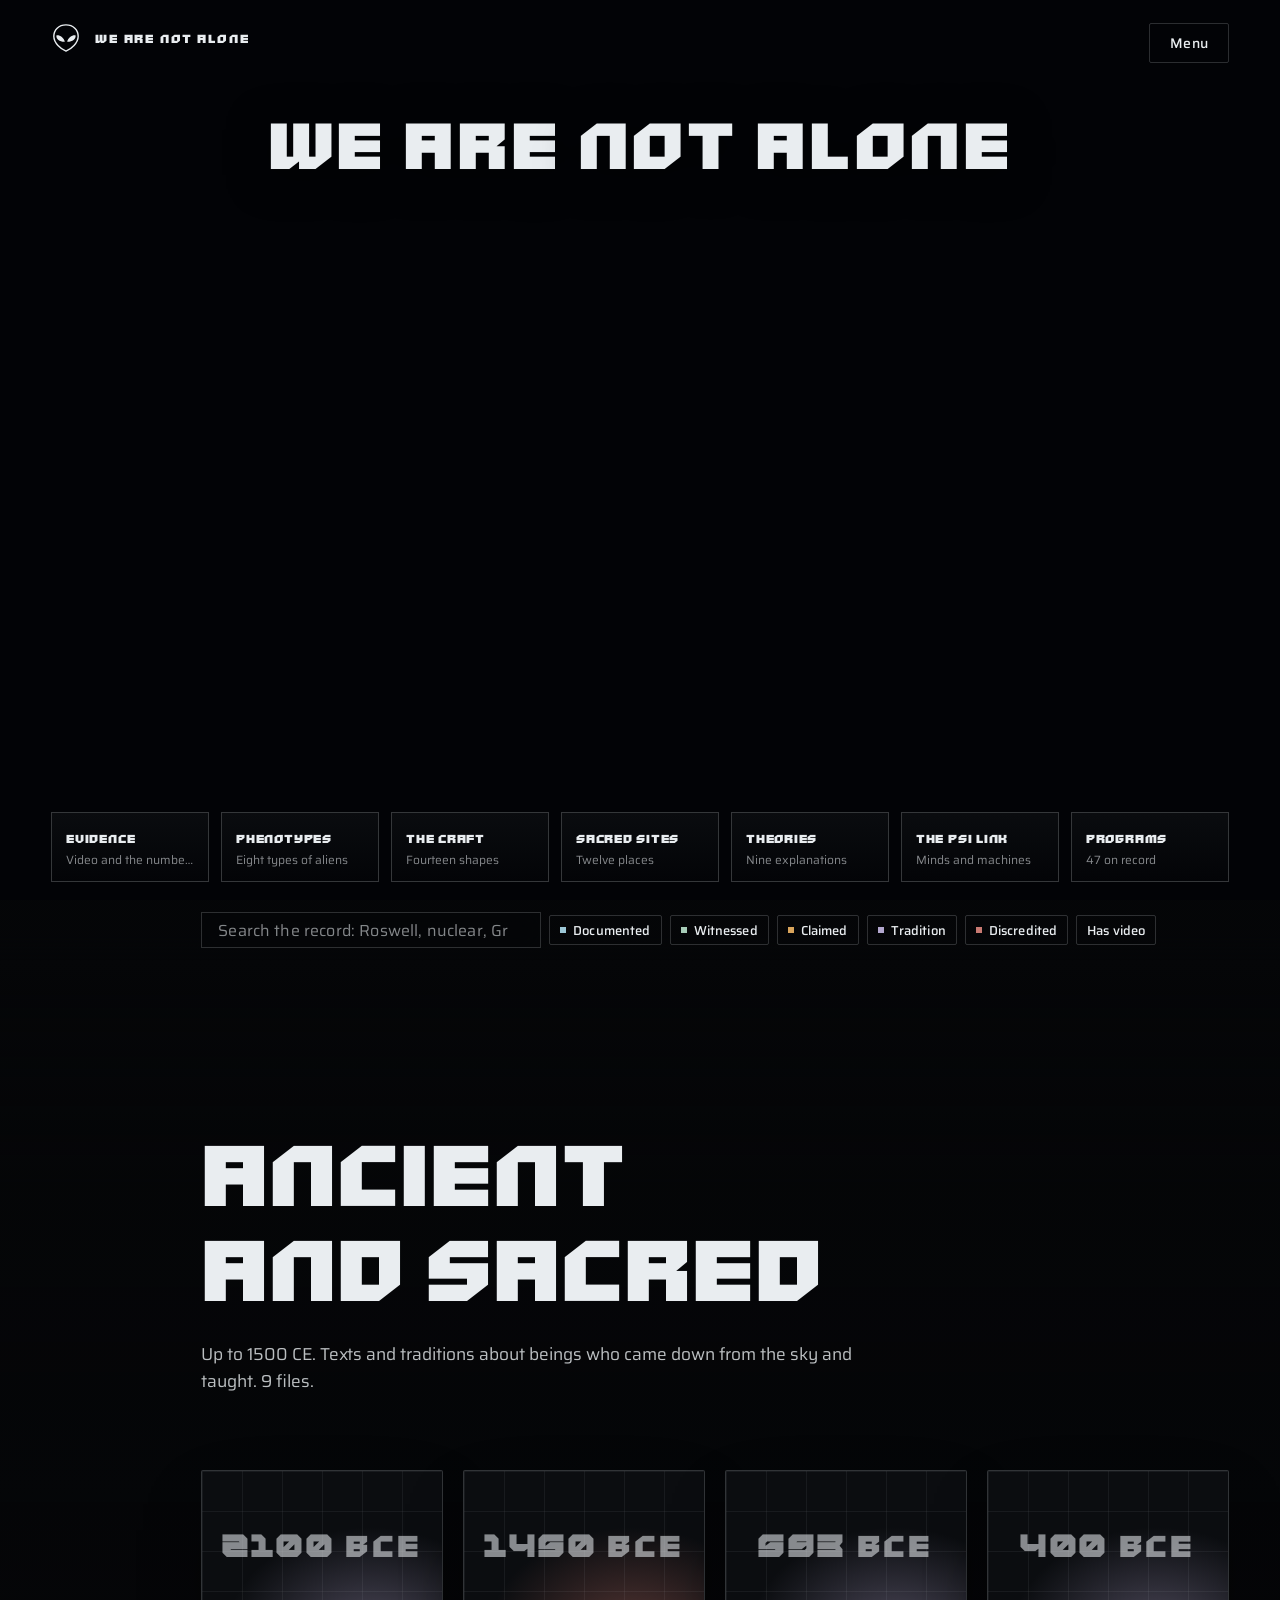
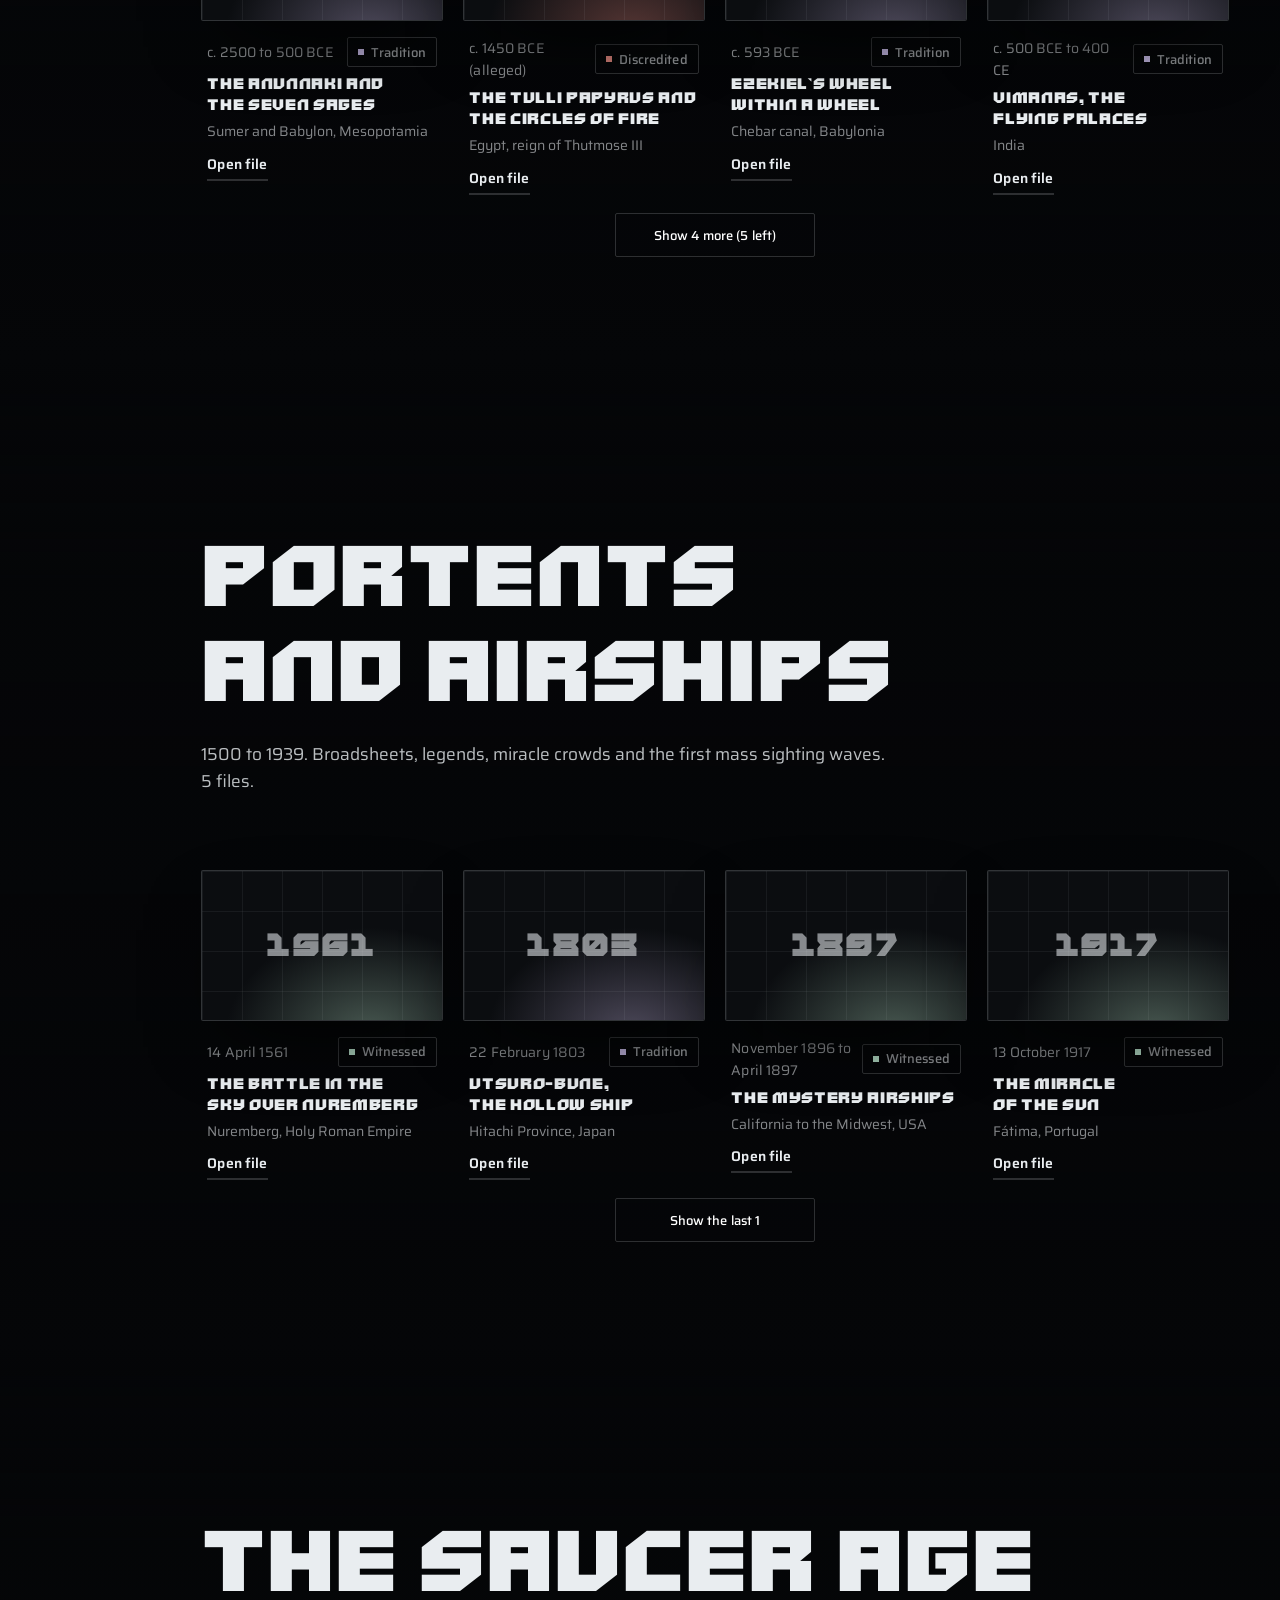
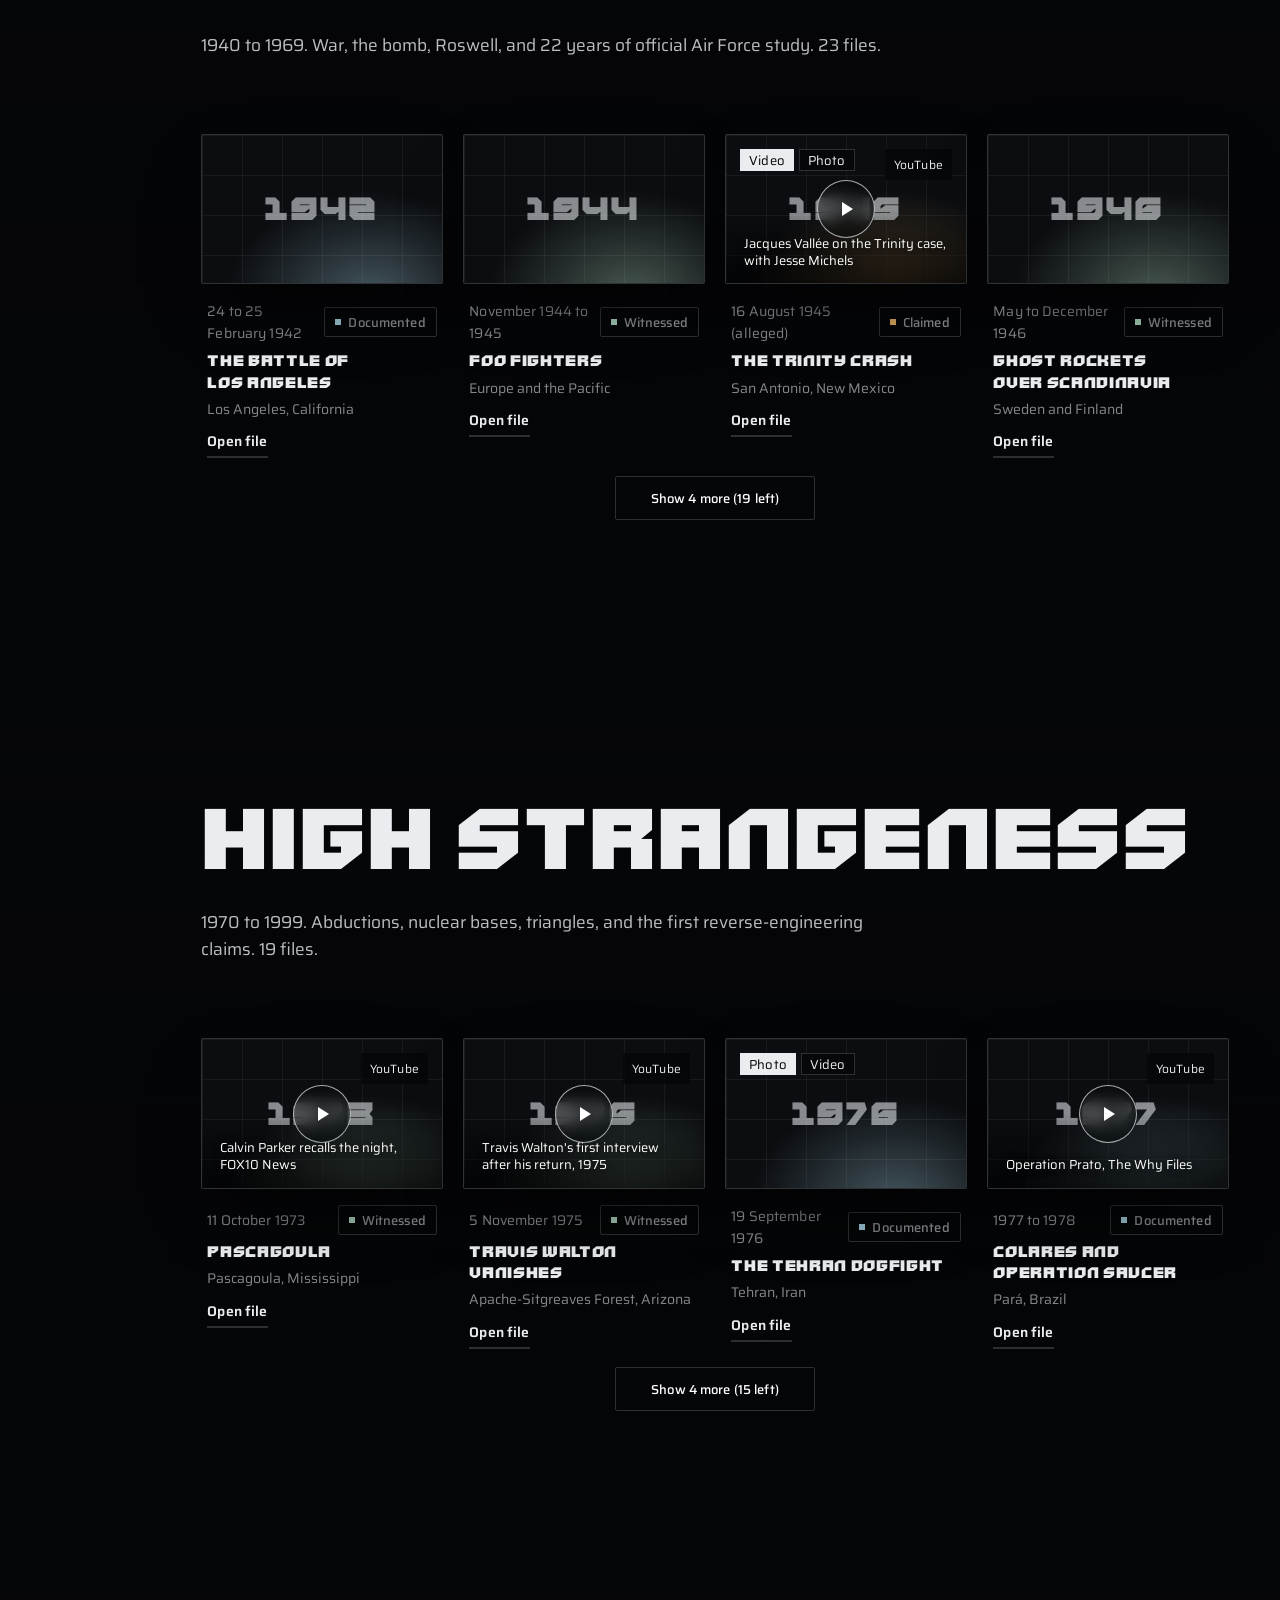
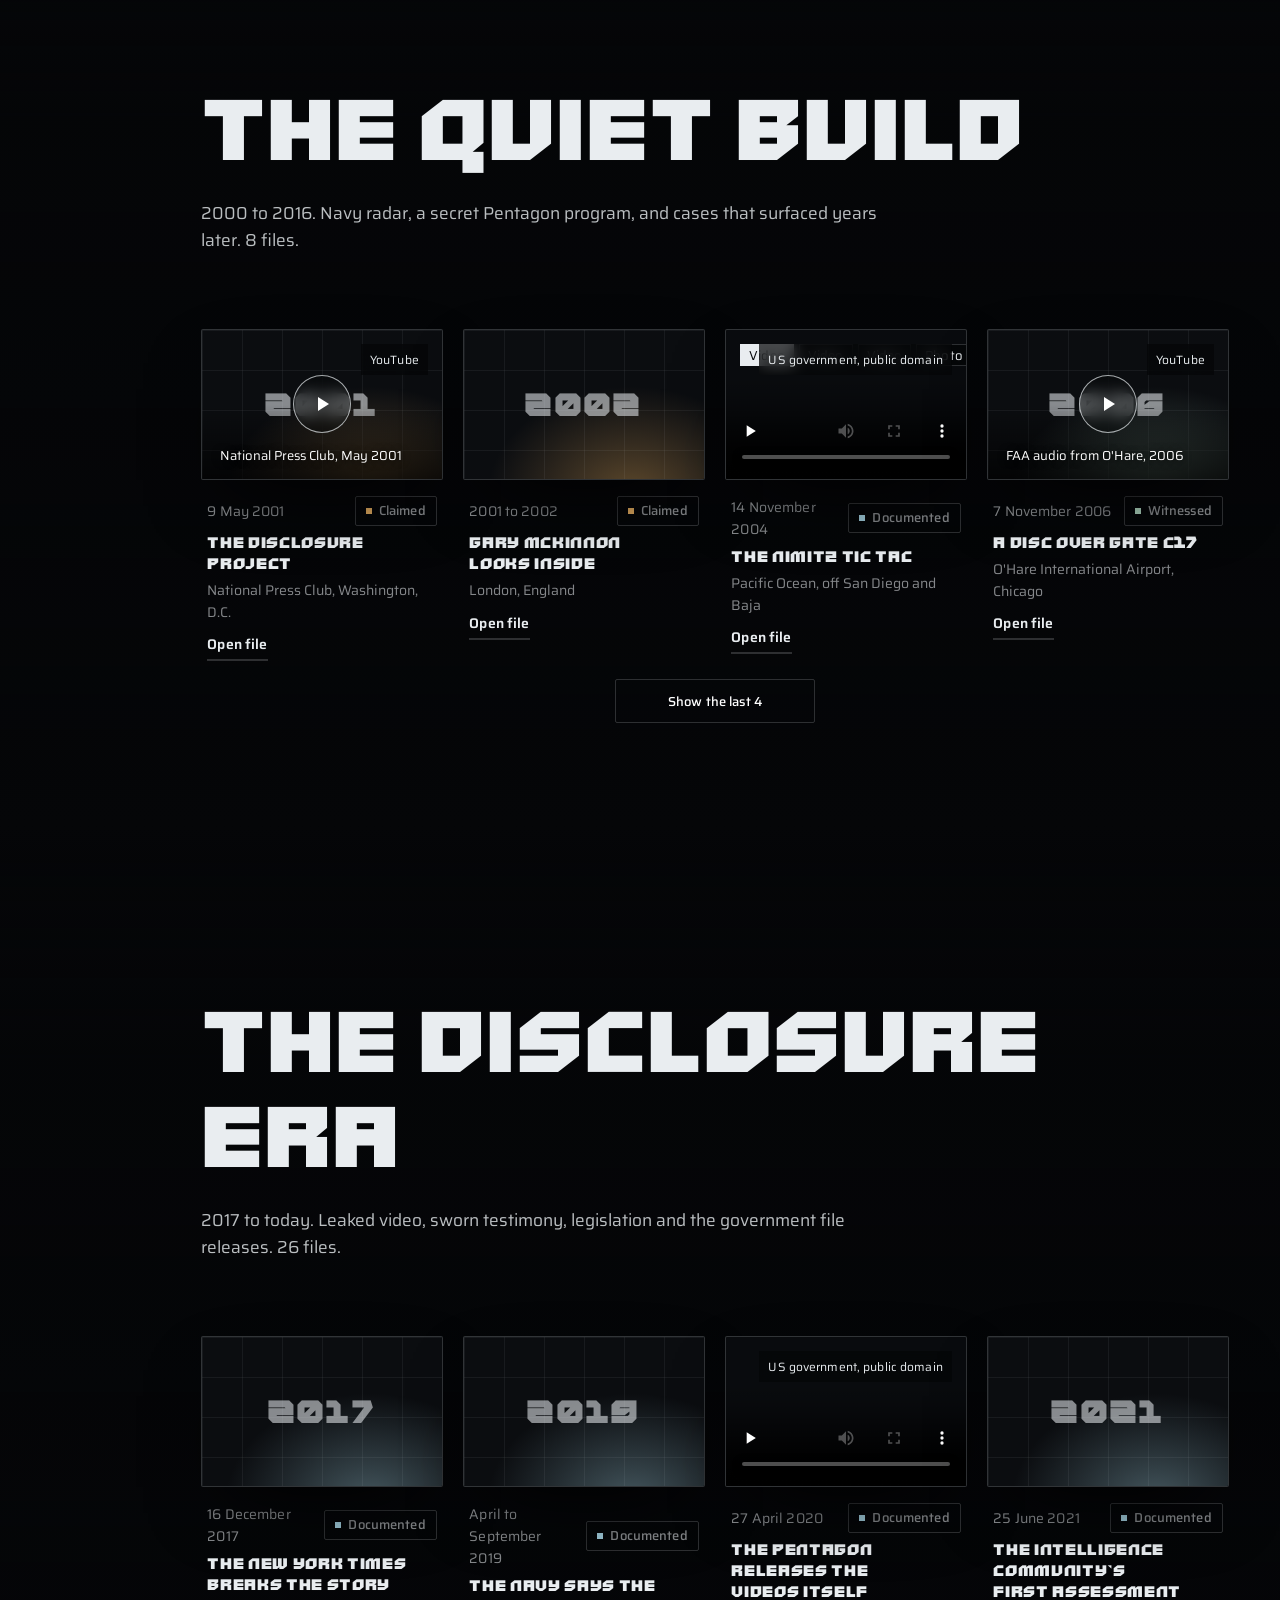
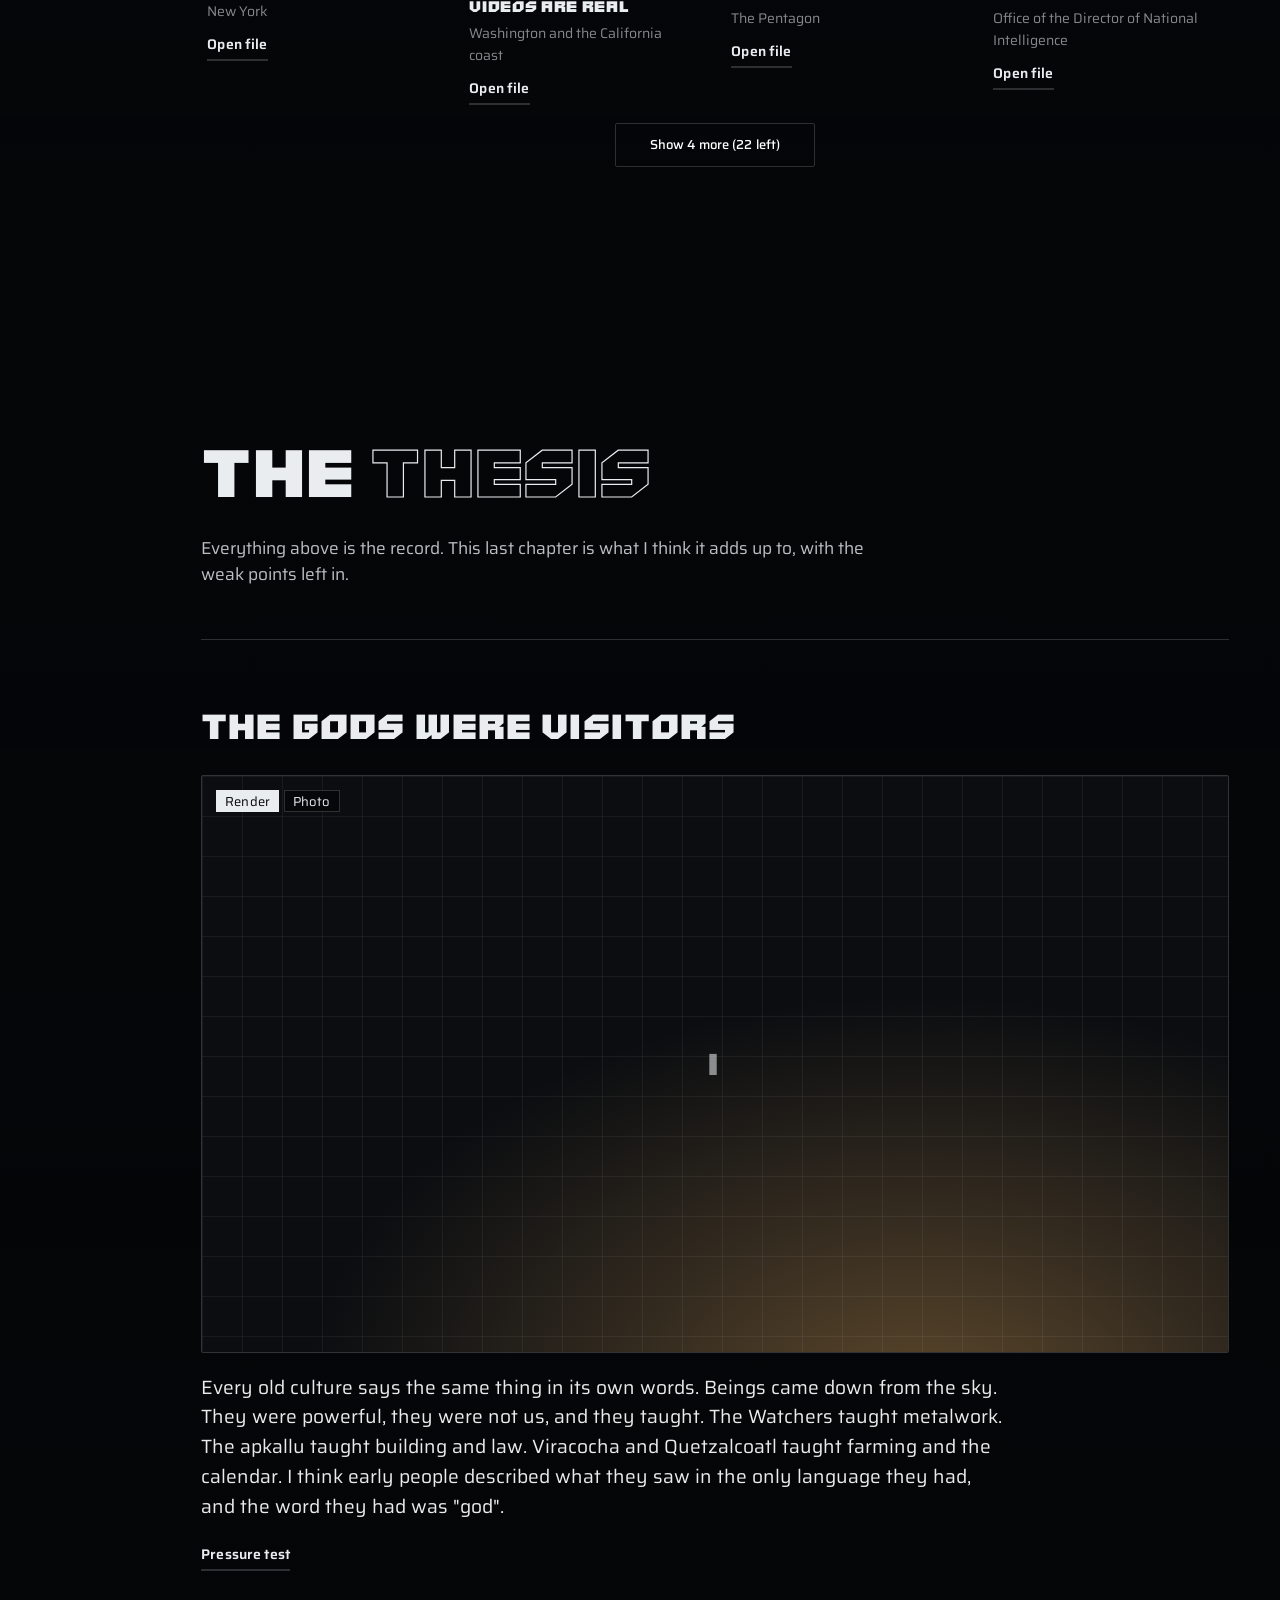
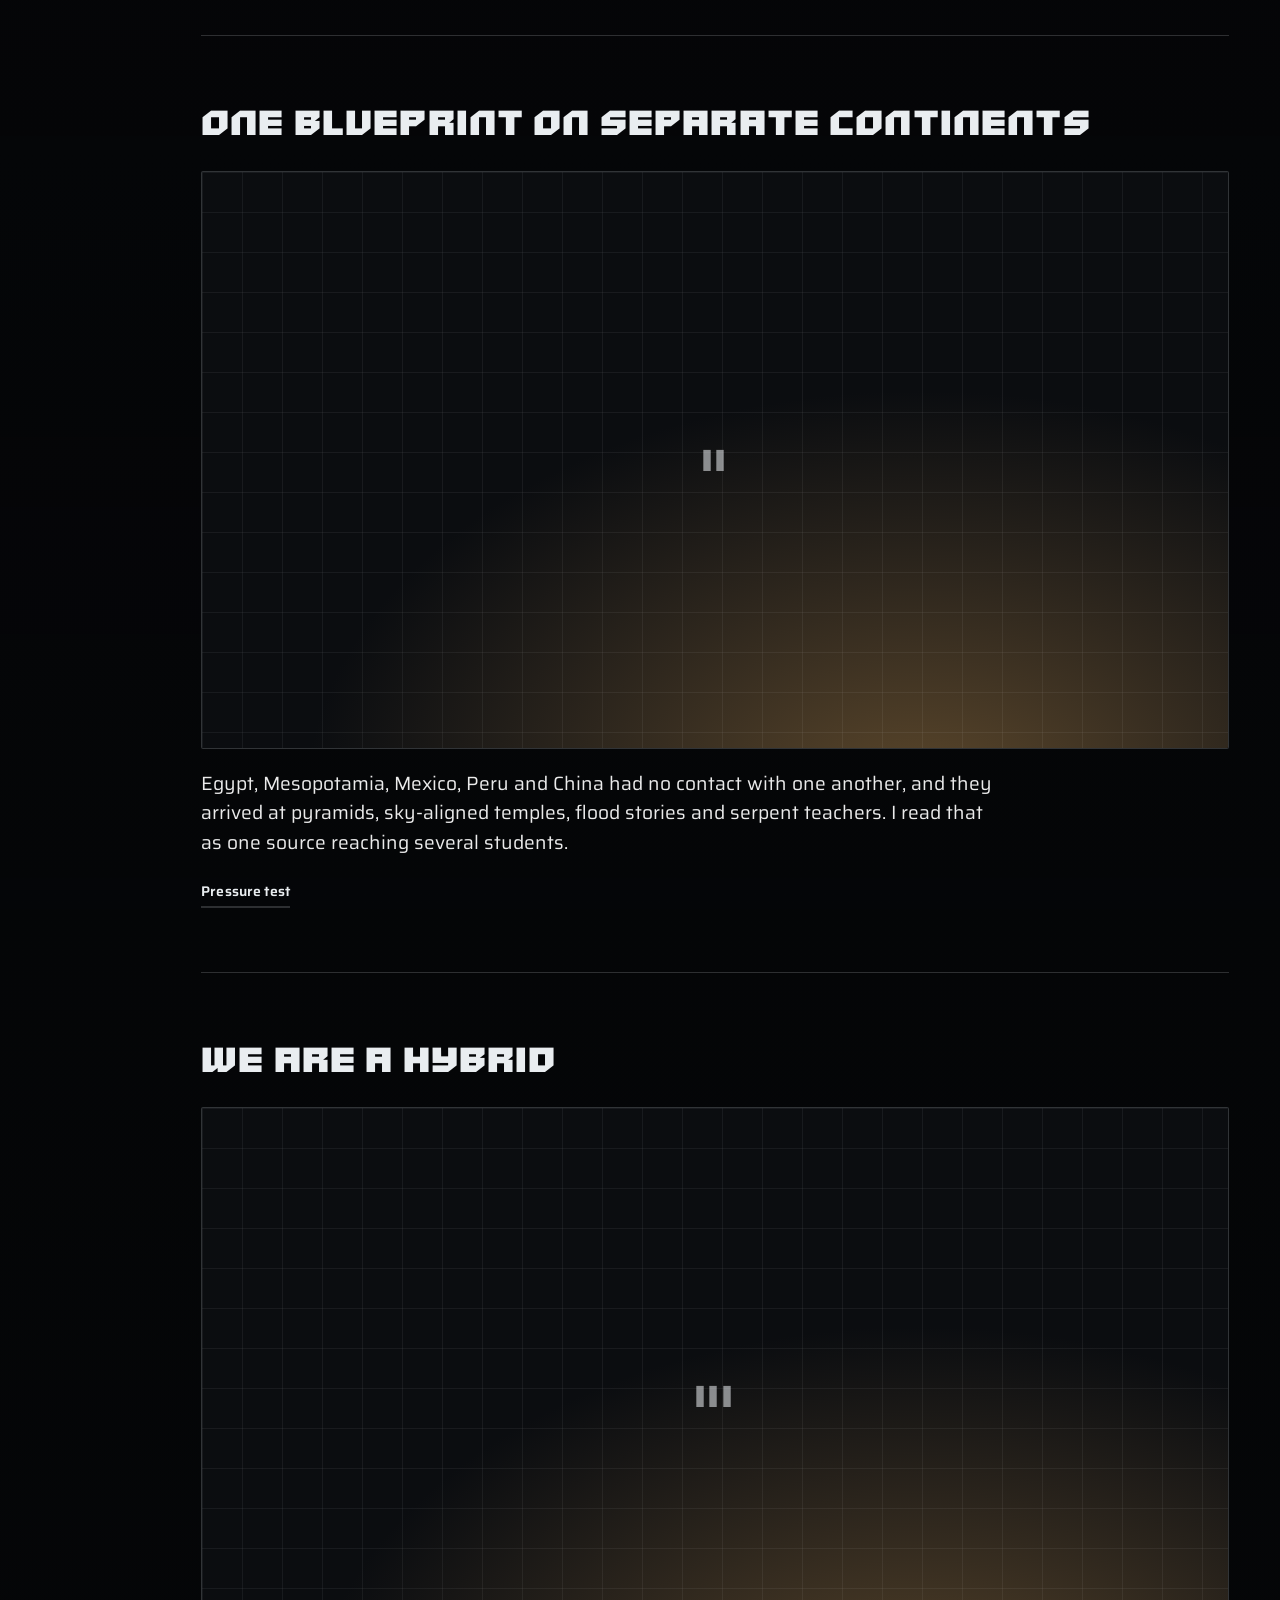
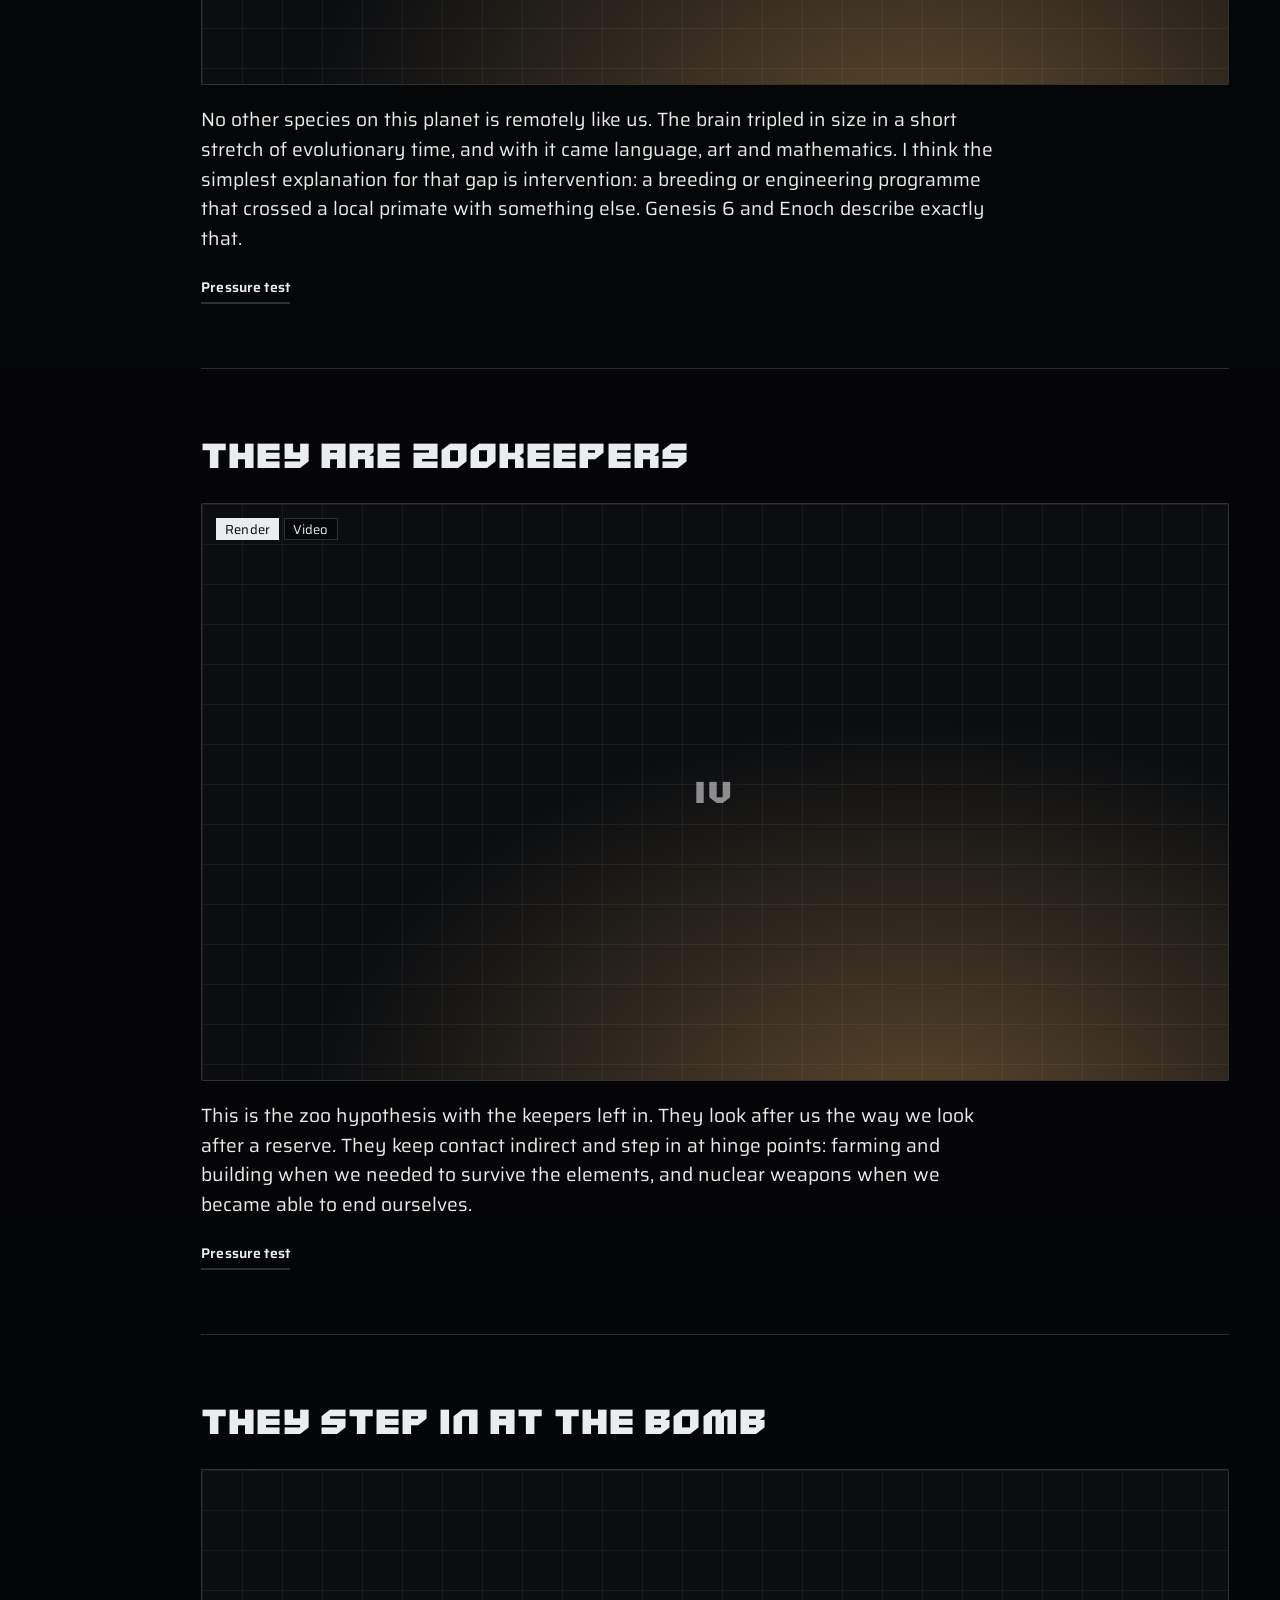
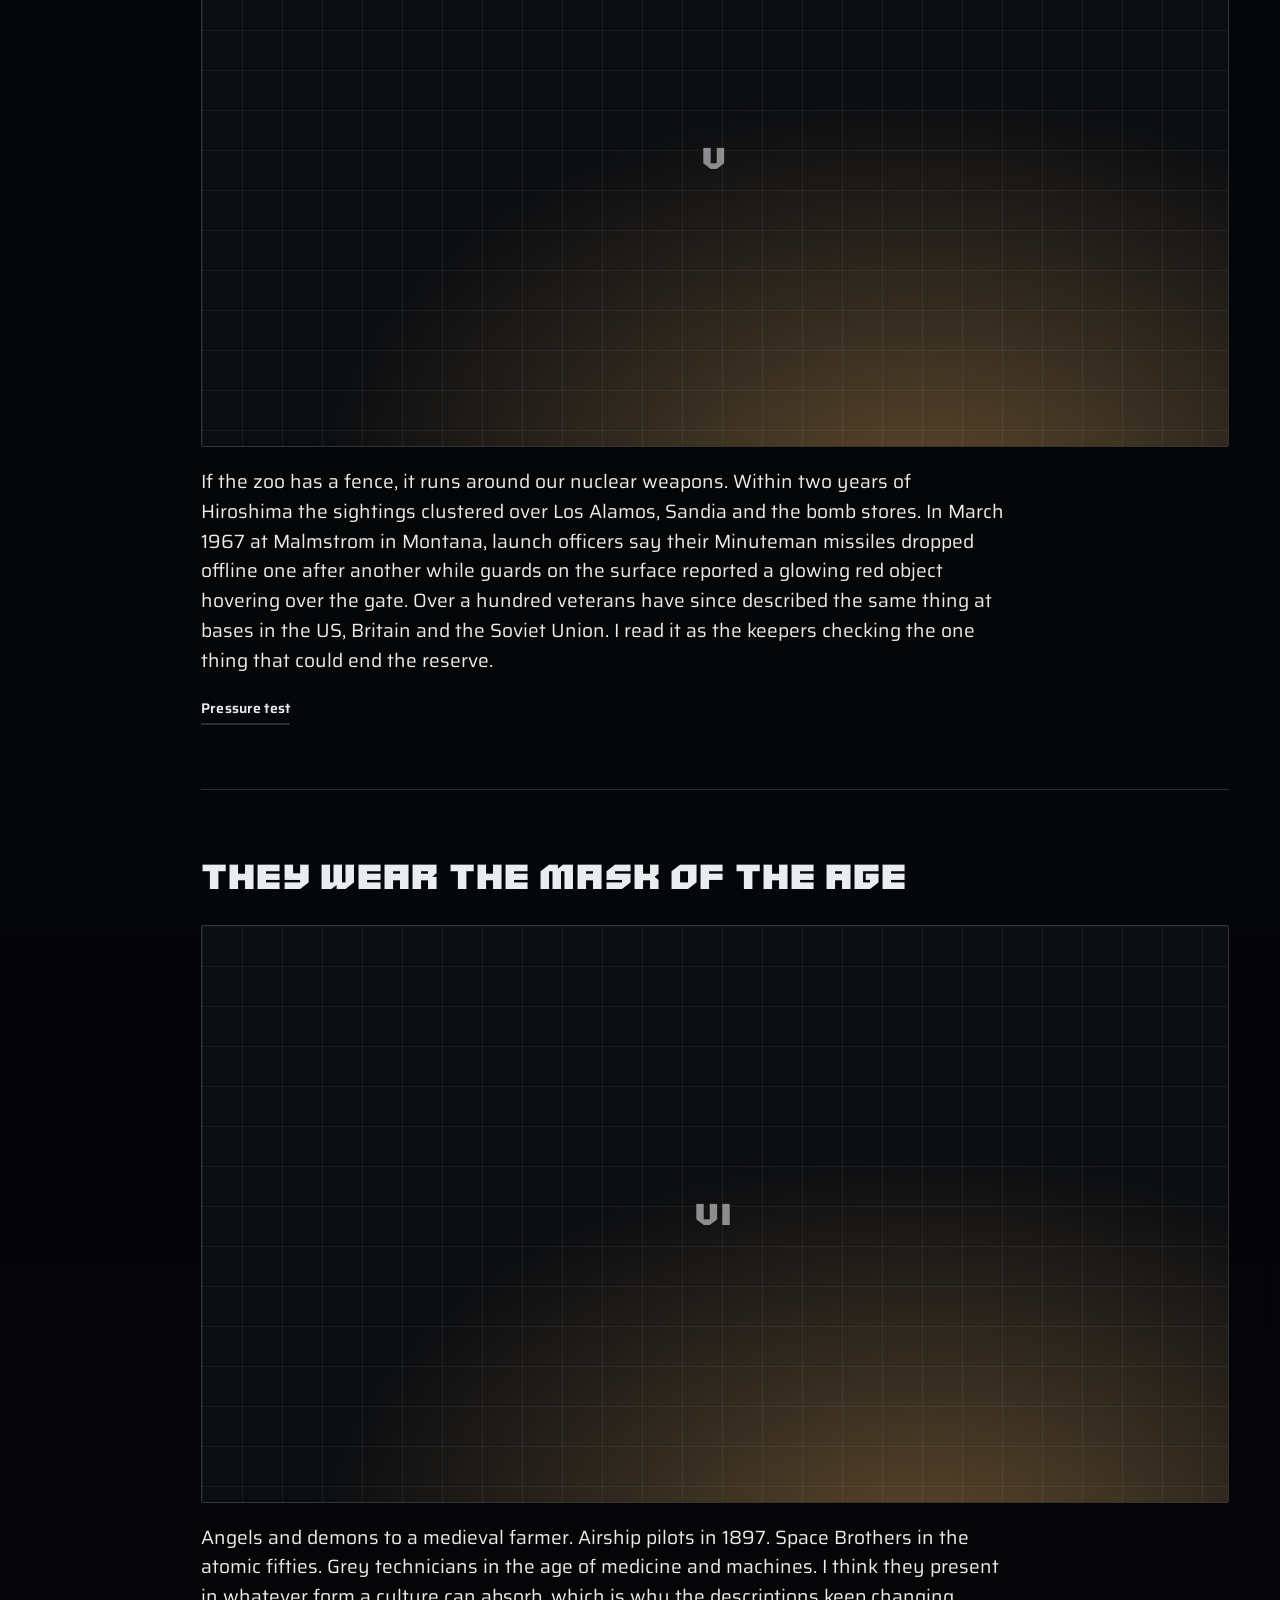
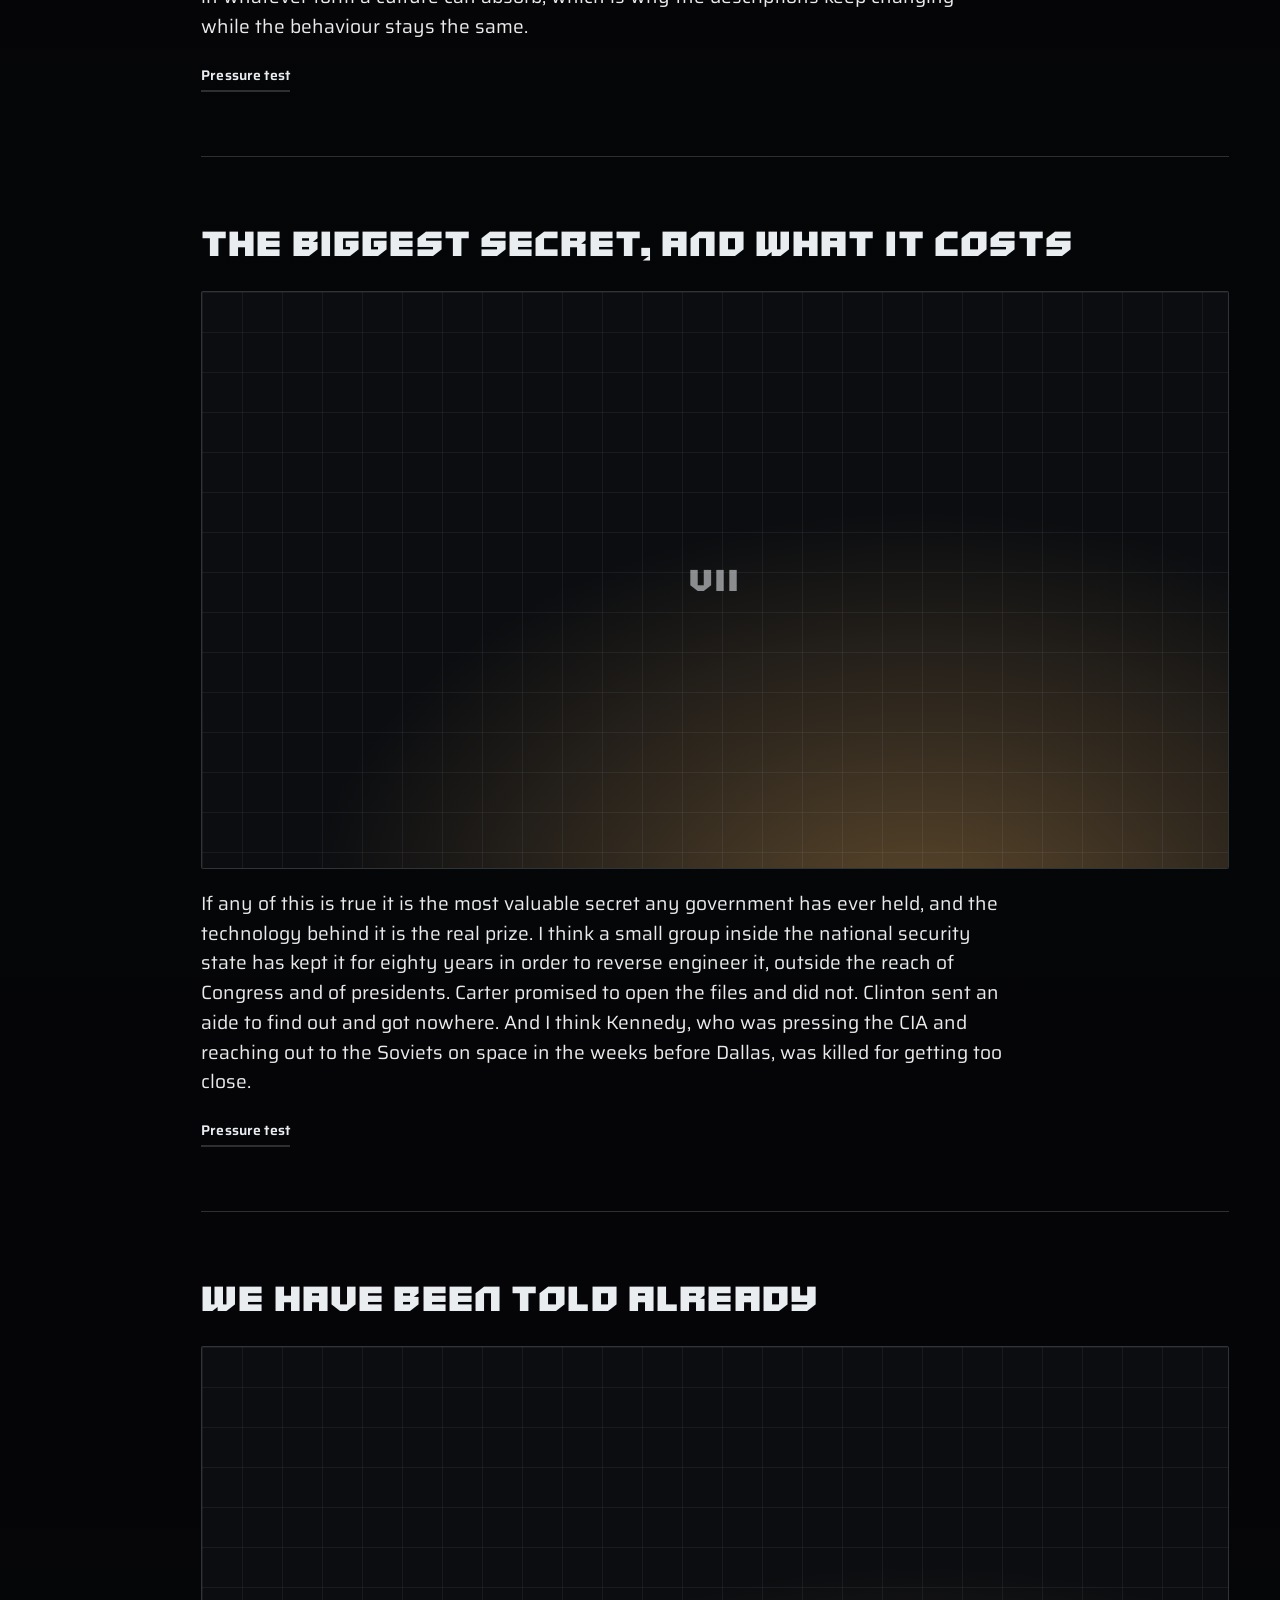
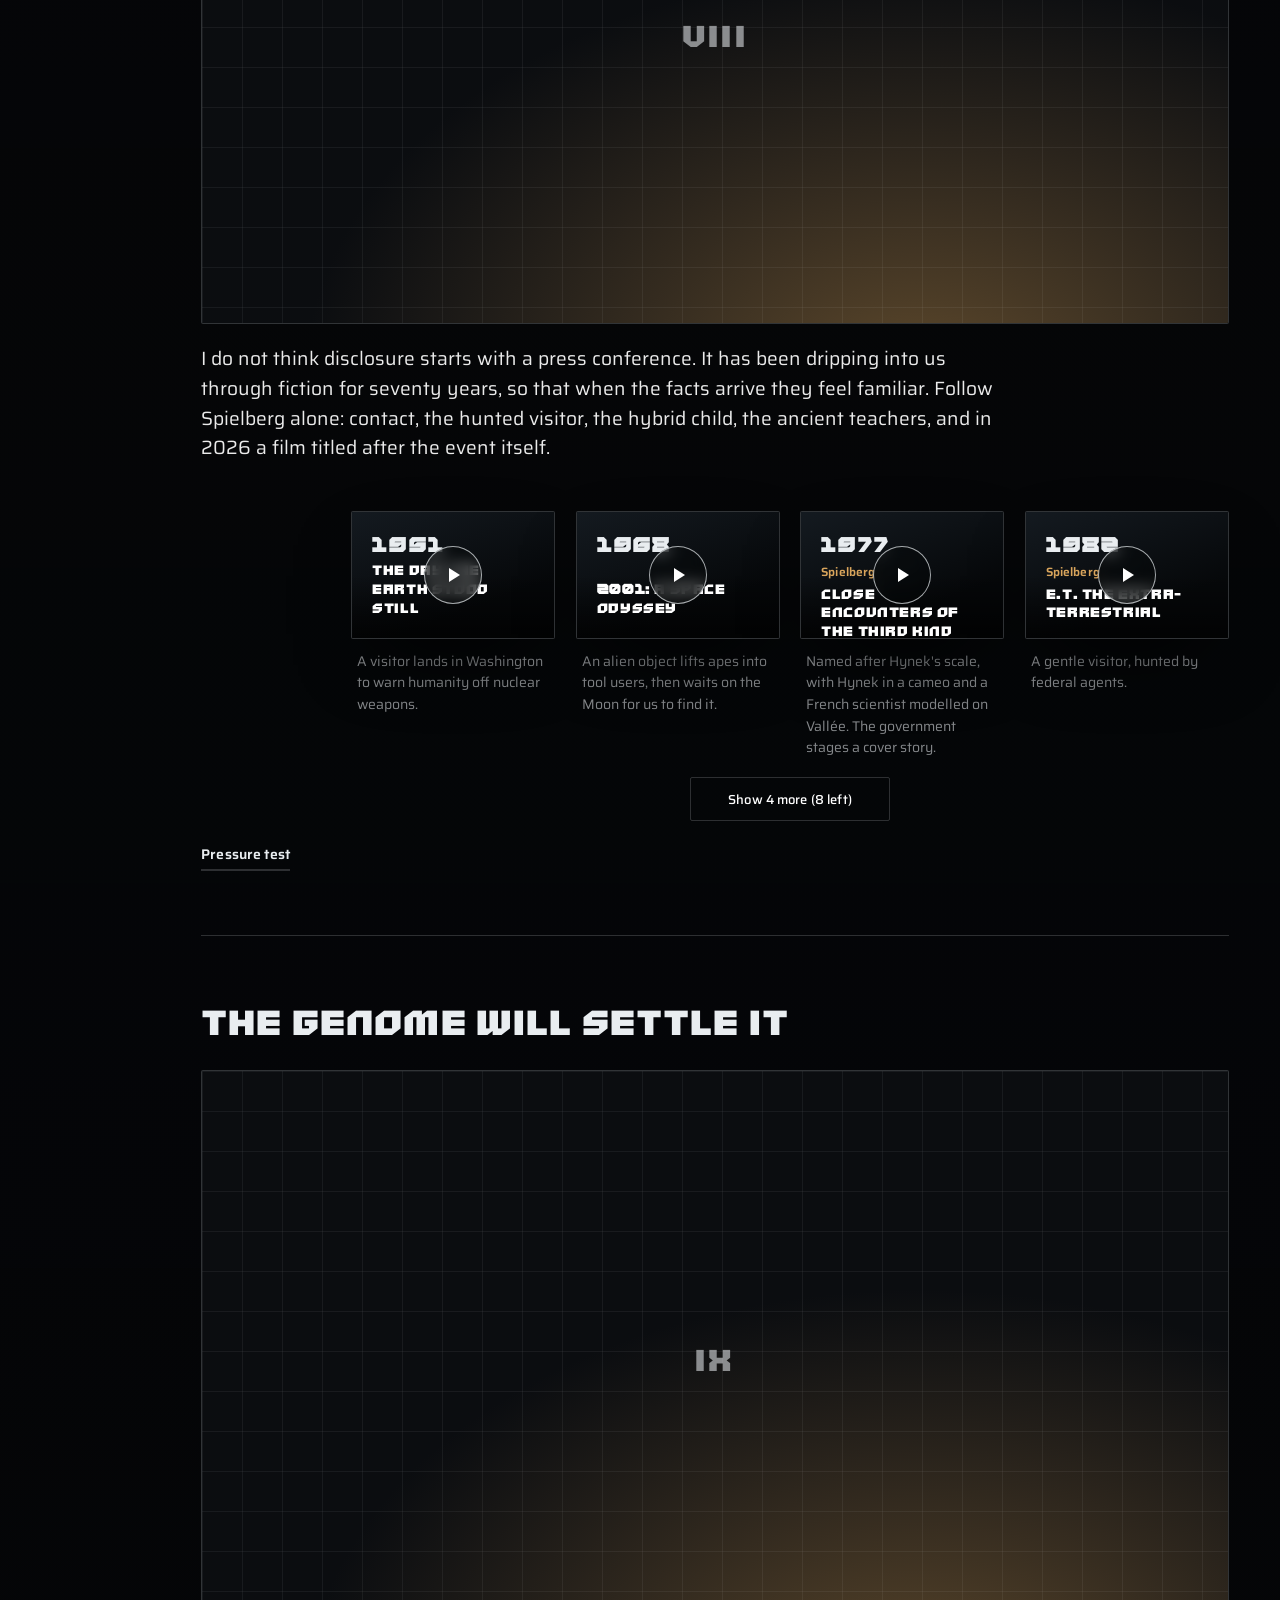
==== index.html @ b5ca29e7 "Next and previous chapter cards; poster preview image by Keegan Selby; footer credits fix Co-Authore" ====
<!DOCTYPE html>
<html lang="en">
<head>
<meta charset="utf-8">
<meta name="viewport" content="width=device-width, initial-scale=1">
<title>We Are Not Alone | by Keegan Selby</title>
<meta name="description" content="The whole rabbit hole on one page. Sky gods, Roswell, the Tic Tac, Congress under oath, and what it could all mean. Watch the evidence, then read the pushback beside every claim.">
<meta name="theme-color" content="#050608">
<link rel="icon" href="favicon.svg" type="image/svg+xml">
<link rel="apple-touch-icon" href="apple-touch-icon.png">
<meta property="og:type" content="website">
<meta property="og:title" content="We Are Not Alone | by Keegan Selby">
<meta property="og:description" content="The whole rabbit hole on one page. Sky gods, Roswell, the Tic Tac, Congress under oath, and what it could all mean.">
<meta property="og:url" content="https://wearenotalone.vercel.app/">
<meta property="og:image" content="https://d8j0ntlcm91z4.cloudfront.net/user_3JmN8ceS5QkrfG5ooFzPEFDS1rx/hf_20261113_234045_c1c73f6f-dc82-41bf-ab2f-fc8fd5fc3b9c.png">
<meta property="og:image:width" content="1344">
<meta property="og:image:height" content="752">
<meta name="twitter:card" content="summary_large_image">
<meta name="twitter:title" content="We Are Not Alone | by Keegan Selby">
<meta name="twitter:description" content="The whole rabbit hole on one page. Sky gods, Roswell, the Tic Tac, Congress under oath, and what it could all mean.">
<meta name="twitter:image" content="https://d8j0ntlcm91z4.cloudfront.net/user_3JmN8ceS5QkrfG5ooFzPEFDS1rx/hf_20261113_234045_c1c73f6f-dc82-41bf-ab2f-fc8fd5fc3b9c.png">
<link rel="preload" href="fonts/cyberform.woff2" as="font" type="font/woff2" crossorigin>
<link rel="preload" href="fonts/nexus.woff2" as="font" type="font/woff2" crossorigin>
<link rel="stylesheet" href="style.css">
</head>
<body>
<canvas class="warp" id="warp" aria-hidden="true"></canvas>
<div class="bar" id="bar"></div>

<div class="pre" id="pre" aria-hidden="true"><canvas id="abduct"></canvas><video id="pre-vid" muted playsinline preload="auto"></video><div class="pre-white" id="pre-white"></div><p class="pre-cue" id="pre-cue">Look up</p><button class="pre-skip" id="pre-skip" type="button">Skip</button></div>
<a class="logo dock set" id="logo" href="#top" aria-label="We Are Not Alone, back to top">
  <svg viewBox="0 0 64 64" aria-hidden="true"><path d="M32 4C47.5 4 58 14.5 58 28.5 58 43 43 56 32 60 21 56 6 43 6 28.5 6 14.5 16.5 4 32 4z" fill="none" stroke="#e9edf0" stroke-width="3"/><path d="M29.5 40C27 31 19 25.5 11.5 26.5 10.5 34 19 40.5 29.5 40zM34.5 40C37 31 45 25.5 52.5 26.5 53.5 34 45 40.5 34.5 40z" fill="#e9edf0"/></svg>
  <span>We Are Not Alone</span>
</a>
<div class="topfade"></div>
<header class="top"><nav class="nav" id="nav" aria-label="Primary"></nav><button class="menu" id="menu" type="button" data-cur="Menu">Menu</button></header>
<aside class="rail" id="rail" aria-label="Sections"></aside>
<div class="full" id="full"><button class="menu x" id="full-x" type="button">Close</button></div>

<div class="depth" id="depth" aria-hidden="true"><span>Rabbit hole depth</span><b id="depth-n">0%</b><i><u id="depth-f"></u></i></div>

<main>
<section class="hero" id="top" data-name="Arrival">
  <div class="hero-plate" id="hero-plate"><video id="hero-vid" muted playsinline loop preload="auto" aria-hidden="true"></video></div>
  <div class="beam-shimmer"></div>
  <div class="shade"></div>
  <nav class="htabs chrome" id="htabs" aria-label="Chapters"></nav>
  <div class="hero-content chrome">
    <h1>We are <br class="m">not alone</h1>
  </div>
</section>

<section class="scene" id="footage" data-name="Footage"><div class="bg" data-bg="footage"></div><div class="veil"></div>
  <div class="inner"><div class="headrow"><div><h2 class="mega">The <em>footage</em></h2></div><p class="lede">Military video the US government has released, and the clips Congress has been shown. Drag the reel.</p></div></div>
  <div id="reel"></div>
</section>

<section class="scene" id="start" data-name="Known"><div class="bg" data-bg="start"></div><div class="veil"></div>
  <div class="inner"><div class="headrow"><div><h2 class="mega">What is <em>known</em></h2></div><p class="lede">Disclosure means a government saying openly what it knows about UFOs, now officially called UAP.</p></div>
    <div class="stats" id="stats"></div>
    <div class="duo">
      <div style="--c:var(--ice)"><h3>On the record</h3><ul><li>The US military has studied these objects since 1947.</li><li>Three Navy videos are authentic and still unidentified.</li><li>Officers have sworn that a crash retrieval program exists.</li><li>The House has voted for a review board with subpoena power.</li></ul></div>
      <div style="--c:var(--hot)"><h3>Still unproven</h3><ul><li>That any object is non-human technology.</li><li>That any craft, material or body is in government hands.</li><li>Every retrieval account so far is testimony.</li><li>The official position is that there is no evidence of visitors.</li></ul></div>
    </div>
    <div class="keys" id="keys"></div>
  </div>
</section>

<div id="record" data-name="Record">
  <div class="tools" id="tools"><input id="q" type="search" placeholder="Search the record: Roswell, nuclear, Grusch" aria-label="Search the record"></div>
  <div id="eras"></div>
</div>

<section class="stage" id="sites" data-name="Sites">
  <div class="ph" id="ph0"></div><div class="ph" id="ph1"></div><div class="veil"></div>
  <div class="head"><h2 class="stage-t">Sacred sites</h2></div>
  <div class="big" id="site-no">01</div>
  <div class="list" id="site-list"></div>
  <div class="info" id="site-info"></div>
</section>

<section class="scene" id="beings" data-name="Beings"><div class="bg" data-bg="beings"></div><div class="veil"></div>
  <div class="inner"><div class="headrow"><div><h2 class="mega">The <em>phenotypes</em></h2></div><p class="lede"><b class="what">Types of aliens.</b> The eight kinds of beings witnesses describe most often, standing side by side at their reported heights. Pick one to open its file.</p></div>
    <div class="lineup" id="lineup"></div></div>
</section>

<section class="scene" id="craft" data-name="Craft"><div class="bg" data-bg="craft"></div><div class="veil"></div>
  <div class="inner"><div class="headrow"><div><h2 class="mega">The <em>craft</em></h2></div><p class="lede" id="craft-count">Orbs and lights make up most of today's military reports.</p></div></div>
  <div id="craft-deck"></div>
  <div class="inner"><h3 class="sub">Why they are not aircraft</h3><div class="split"><div class="obs" id="obs"></div><div class="stack" id="obs-vid"></div></div></div>
</section>

<section class="scene" id="origins" data-name="Origins"><div class="bg" data-bg="origins"></div><div class="veil"></div>
  <div class="inner"><div class="headrow"><div><h2 class="mega">The <em>theories</em></h2></div><p class="lede">Nine explanations. Open any one for its best argument and its hardest problem.</p></div>
    <div class="rows" id="origin-rows"></div></div>
</section>

<section class="scene" id="psi" data-name="Psi">
  <div class="inner"><div class="headrow"><div><h2 class="mega">The <em>psi</em> link</h2></div><p class="lede">Remote viewers, telepathic contact, children who say they were spoken to, and claims that craft can be called down or flown with the mind. Only the parts that touch the UFO story.</p></div>
    <div class="psi-art" id="psi-art"></div>
    <div class="rows tight" id="psi-rows"></div></div>
</section>

<section class="scene" id="math" data-name="The math"><div class="bg" data-bg="math"></div><div class="veil"></div>
  <div class="inner"><div class="headrow"><div><h2 class="mega">Are we <em>alone</em></h2></div><p class="lede">In 1950 Enrico Fermi asked where everybody is. In 1961 Frank Drake wrote an equation for it. Move the sliders.</p></div>
    <div class="split"><div class="glass" id="drake"></div><div class="stack" id="math-vid"></div></div>
    <h3 class="sub">Eight answers to Fermi</h3><div class="rows" id="fermi-rows"></div></div>
</section>

<section class="scene" id="programs" data-name="Programs"><div class="bg" data-bg="programs"></div><div class="veil"></div>
  <div class="inner"><div class="headrow"><div><h2 class="mega">The <em>programs</em></h2></div><p class="lede">Every government effort on record, and the ones insiders say exist. <span id="prog-count"></span></p></div>
    <div class="presets" id="prog-tools"></div><div id="prog-rows"></div></div>
</section>

<section class="scene" id="retrievals" data-name="Retrievals"><div class="bg" data-bg="retrievals"></div><div class="veil"></div>
  <div class="inner"><div class="headrow"><div><h2 class="mega">The <em>legacy</em></h2></div><p class="lede">Every major claim that someone holds a craft, in date order, with its standing.</p></div>
    <div class="rows tight" id="ret-rows"></div>
    <h3 class="sub">Could it fly</h3><div class="rows" id="phys-rows"></div></div>
</section>

<section class="scene" id="voices" data-name="Voices"><div class="bg" data-bg="voices"></div><div class="veil"></div>
  <div class="inner"><div class="headrow"><div><h2 class="mega">The <em>voices</em></h2></div><p class="lede">The people carrying the argument, and the ones testing it. Pick a name.</p></div>
    <div id="voice-groups"></div></div>
</section>

<section class="scene" id="thesis" data-name="Thesis"><div class="bg" data-bg="thesis"></div><div class="veil"></div>
  <div class="inner"><div class="headrow"><div><h2 class="mega">The <em>thesis</em></h2></div><p class="lede">Everything above is the record. This last chapter is what I think it adds up to, with the weak points left in.</p></div>
    <div id="thesis-list"></div>
    <p class="closing">They were here before we could write. The proof will be something <em>no agency can classify.</em></p></div>
</section>

<section class="scene" id="deeper" data-name="Library">
  <div class="inner"><div class="headrow"><div><h2 class="mega">Go <em>deeper</em></h2></div></div>
    <div class="lib" id="lib"></div></div>
</section>
</main>
<nav class="pager" id="pager" aria-label="Next and previous chapter"></nav>

<footer><p class="maker">By <b>Selby Studio</b></p><b>About this page</b>
  <p>Evidence ratings are editorial judgements. Video and photographs load from Wikimedia Commons, YouTube and the original hosts and remain the property of their makers. Government footage is in the public domain. Last updated 13 November 2026. PURSUE figures checked against war.gov/ufo that day.</p>
  <p id="credits"></p>
</footer>

<dialog class="dos" id="dos"><button class="menu x" id="dos-x" type="button">Close</button><div class="grid" id="dos-grid"></div></dialog>
<canvas class="motes" id="motes" aria-hidden="true"></canvas>
<div class="cursor" id="cursor" aria-hidden="true"><span class="dot"></span><span class="halo"></span></div>
<div class="reti" id="reti" aria-hidden="true"><span class="lab" id="cur-lab"></span></div>

<script src="data/timeline.js"></script>
<script src="data/atlas.js"></script>
<script src="data/media.js"></script>
<script src="data/extra.js"></script>
<script src="data/art.js"></script>
<script src="app.js"></script>
</body>
</html>
---- style.css ----
/* Not Alone. Ink-black, wide bold capitals, one sodium-gold signal. */
@font-face{font-family:Saira;font-weight:300;font-display:swap;src:url(fonts/saira-latin-300-normal.woff2) format("woff2")}
@font-face{font-family:Saira;font-weight:400;font-display:swap;src:url(fonts/saira-latin-400-normal.woff2) format("woff2")}
@font-face{font-family:Saira;font-weight:500;font-display:swap;src:url(fonts/saira-latin-500-normal.woff2) format("woff2")}
@font-face{font-family:Saira;font-weight:600;font-display:swap;src:url(fonts/saira-latin-600-normal.woff2) format("woff2")}
@font-face{font-family:Cyberform;font-display:block;src:url(fonts/cyberform.woff2) format("woff2");unicode-range:U+0020-002F,U+003A-007E,U+00A0-00FF}
@font-face{font-family:Astroz;font-display:block;src:url(fonts/astroz.woff2) format("woff2")}
@font-face{font-family:Nexus;font-display:block;src:url(fonts/nexus.woff2) format("woff2")}
@font-face{font-family:Syncopate;font-weight:700;font-display:swap;src:url(fonts/syncopate-latin-700-normal.woff2) format("woff2")}
:root{
  color-scheme:dark;
  --void:#050608; --fg:#e9edf0; --dim:rgba(233,237,240,.56); --line:rgba(233,237,240,.18); --glass:rgba(233,237,240,.05);
  --hot:#d9a55c; --ice:#9cc7d6; --wit:#a7cdb8; --myt:#b3a8cf; --hoax:#c97a72;
  --rec:var(--ice); --clm:var(--hot);
  --mega:Cyberform,Nexus,Syncopate,"Arial Black",sans-serif; --title:Cyberform,Nexus,sans-serif; --ui:Saira,"Arial Narrow",sans-serif; --body:Saira,Arial,sans-serif;
  --pad:clamp(18px,4vw,58px); --ease:cubic-bezier(.22,1,.36,1); --railw:0px;
}
@media (min-width:1180px){:root{--railw:150px}}
*{box-sizing:border-box}
html{scroll-behavior:smooth;scroll-padding-top:70px;background:var(--void)}
body{margin:0;background:var(--void);color:var(--fg);font:400 17px/1.55 var(--body);overflow-x:hidden;font-synthesis:none;-webkit-font-smoothing:antialiased}
body.lock{overflow:hidden}
a{color:inherit}
button{font:inherit;color:inherit;cursor:pointer;background:none;border:0;padding:0}
img,video{display:block;max-width:100%}
h1,h2,h3,h4,p,dl,dd{margin:0}
:focus-visible{outline:2px solid var(--hot);outline-offset:3px}
@media (hover:hover) and (pointer:fine){html.ship,html.ship *{cursor:none!important}}
.warp{position:fixed;inset:0;width:100%;height:100%;z-index:0;pointer-events:none}
main,footer{position:relative;z-index:1}

/* ── cursor: glowing core, rising motes, target-lock brackets ── */
.motes{position:fixed;inset:0;width:100%;height:100%;z-index:198;pointer-events:none}
.cursor{position:fixed;left:0;top:0;z-index:200;pointer-events:none;opacity:0;transition:opacity .25s}
.cursor.on{opacity:1}
.cursor .dot{position:absolute;left:-3px;top:-3px;width:6px;height:6px;border-radius:50%;background:#fff;box-shadow:0 0 6px 2px rgba(210,230,255,.9),0 0 18px 6px rgba(150,190,255,.45);transition:transform .3s var(--ease)}
.cursor .halo{position:absolute;left:-22px;top:-22px;width:44px;height:44px;border-radius:50%;background:radial-gradient(circle,rgba(190,215,255,.22),rgba(190,215,255,0) 70%);animation:halo 2.6s ease-in-out infinite}
@keyframes halo{50%{transform:scale(1.35);opacity:.6}}
.cursor.hot .dot{transform:scale(.6)}
.reti{position:fixed;left:0;top:0;width:34px;height:34px;z-index:199;pointer-events:none;opacity:0;transition:opacity .25s}
.reti.on{opacity:1}
.reti i{position:absolute;width:10px;height:10px;border:solid rgba(233,237,240,.75);border-width:0;transition:border-color .3s,width .3s,height .3s}
.reti i:nth-child(1){left:0;top:0;border-left-width:1px;border-top-width:1px}
.reti i:nth-child(2){right:0;top:0;border-right-width:1px;border-top-width:1px}
.reti i:nth-child(3){left:0;bottom:0;border-left-width:1px;border-bottom-width:1px}
.reti i:nth-child(4){right:0;bottom:0;border-right-width:1px;border-bottom-width:1px}
.reti.hot i{border-color:var(--hot);width:16px;height:16px;border-width:0}
.reti.hot i:nth-child(1){border-left-width:2px;border-top-width:2px}.reti.hot i:nth-child(2){border-right-width:2px;border-top-width:2px}.reti.hot i:nth-child(3){border-left-width:2px;border-bottom-width:2px}.reti.hot i:nth-child(4){border-right-width:2px;border-bottom-width:2px}
.reti.down i{border-color:#fff}
.reti .lab{position:absolute;left:0;top:-22px;padding:2px 7px;font:600 11px var(--body);letter-spacing:.08em;text-transform:uppercase;color:#050608;background:var(--hot);white-space:nowrap;opacity:0;transform:translateY(4px);transition:.25s var(--ease)}
.reti.hot .lab{opacity:1;transform:none}
.reti.hot .lab:empty{display:none}

/* ── preloader ── */
.pre{position:fixed;inset:0;z-index:150;background:#000;overflow:hidden;transition:opacity .9s ease,visibility 0s .9s}
.pre video{position:absolute;inset:0;width:100%;height:100%;object-fit:cover}
.pre::after{content:"";position:absolute;inset:auto 0 0;height:35%;background:linear-gradient(transparent,#000)}
.pre.done{opacity:0;visibility:hidden}
.pre-count{position:fixed;z-index:152;left:50%;bottom:clamp(22px,3.1vh,28px);transform:translateX(-50%);display:flex;align-items:flex-end;gap:4px;font:700 38.4px/1 var(--mega);font-weight:700}
.pre-count i{font:500 19px var(--ui);font-style:normal;padding-bottom:8px}
.pre-count.bye{animation:countout .75s var(--ease) both}
@keyframes countout{to{opacity:0;filter:blur(7px);transform:translate(-50%,-34px)}}
.logo{position:fixed;z-index:153;left:50%;top:50%;display:flex;align-items:center;gap:10px;transform:translate(-50%,-50%) scale(1.7);transition:left 2s cubic-bezier(.16,1,.3,1),top 2s cubic-bezier(.16,1,.3,1),transform 2s cubic-bezier(.16,1,.3,1);text-decoration:none;font:500 16px var(--ui);letter-spacing:.01em}
.logo svg{width:36px;height:36px}
.logo span{opacity:0;transition:opacity .8s 1.2s}
.logo.dock{left:var(--pad);top:clamp(14px,2.6vh,24px);transform:none}
.logo.dock span{opacity:1}
.logo.set{z-index:60}

/* ── chrome ── */
.top{position:fixed;z-index:60;right:var(--pad);top:clamp(14px,2.6vh,24px);display:flex;align-items:center;gap:8px}
.nav{display:flex;align-items:center;height:42px;padding:4px 5px;border:1px solid var(--line);background:var(--glass);backdrop-filter:blur(12px);border-radius:2px}
.nav a{font:500 14px/1 var(--ui);letter-spacing:.01em;text-transform:none;text-decoration:none;padding:9px 16px;border-radius:2px;transition:.3s var(--ease)}
.nav a.on,.nav a:hover{background:#fff;color:#000}
.menu{height:42px;padding:0 20px;border-radius:2px;background:#fff;color:#000;font:500 14px var(--ui);letter-spacing:.01em;text-transform:none}
.rail{position:fixed;z-index:55;left:var(--pad);top:50%;transform:translateY(-43%);display:none;flex-direction:column;gap:5px}
@media (min-width:1180px){.rail{display:flex}}
.rail a{display:flex;align-items:center;gap:0;min-height:20px;font:500 14px var(--body);text-decoration:none;color:var(--dim);transition:.35s var(--ease)}
.rail a::before{content:"";width:0;height:12px;border-radius:50%;background:#fff;transition:.35s var(--ease)}
.rail a.on{color:#fff;font-weight:500;font-size:16px;gap:8px}
.rail a.on::before{width:12px}
.rail a:hover{color:#fff;transform:translateX(4px)}
.rail{transition:opacity .5s,visibility .5s}
body.at-top .rail{opacity:0!important;visibility:hidden}
.hud{position:fixed;z-index:54;left:var(--pad);right:var(--pad);bottom:14px;display:flex;justify-content:space-between;font:500 13px var(--ui);letter-spacing:.01em;text-transform:none;color:var(--dim);pointer-events:none;mix-blend-mode:difference}
.hud b{color:#fff;font-weight:500}
.bar{position:fixed;z-index:61;left:0;top:0;height:2px;width:0;background:var(--hot);box-shadow:0 0 12px var(--hot)}
body:not(.ready) .top,body:not(.ready) .rail,body:not(.ready) .hud{opacity:0}
.ready .top{animation:down .9s var(--ease) .1s both}
.ready .rail{animation:side .9s var(--ease) .65s both}
@keyframes down{from{opacity:0;filter:blur(8px);transform:translateY(-18px)}}
@keyframes side{from{opacity:0;filter:blur(8px);transform:translate(-20px,-43%)}}
.full{position:fixed;inset:0;z-index:120;background:rgba(5,6,8,.86);backdrop-filter:blur(26px);display:grid;align-content:center;padding:80px var(--pad);opacity:0;visibility:hidden;transition:.45s var(--ease)}
.full.open{opacity:1;visibility:visible}
.full a{display:flex;align-items:baseline;gap:18px;font:700 clamp(15.6px,3.12vh,34.8px)/1.06 var(--mega);text-transform:uppercase;text-decoration:none;opacity:0;transform:translateY(24px);transition:opacity .5s var(--ease),transform .5s var(--ease),color .2s;transition-delay:calc(var(--i)*35ms)}
.full a i{font:500 14px var(--ui);font-style:normal;color:var(--hot);letter-spacing:.01em}
.full.open a{opacity:1;transform:none}
.full a:hover{color:var(--hot)}
.full .x{position:absolute;right:var(--pad);top:clamp(14px,2.6vh,24px)}

/* ── hero ── */
.hero{position:relative;height:100svh;min-height:600px;overflow:hidden;background:radial-gradient(120% 80% at 50% 100%,#c2541c 0,#5a2410 34%,#120a07 70%)}
.hero .bgv,.hero .shade{position:absolute;inset:0;width:100%;height:100%}
.hero .bgv{object-fit:cover;opacity:0;transition:opacity 1.2s}
.hero .bgv.vis{opacity:1}
.hero .shade{background:linear-gradient(to bottom,rgba(0,0,0,.25) 0,transparent 26%,transparent 52%,rgba(0,0,0,.9) 100%);pointer-events:none;z-index:1}
#portal-canvas{position:absolute;inset:0;width:100%;height:100%;z-index:3;pointer-events:none}
.chrome{position:absolute;z-index:4;transition:opacity .45s ease,filter .45s ease}
.hero.go .chrome{opacity:0;filter:blur(8px);pointer-events:none}
.portal-wrap{left:50%;top:50%;width:min(320px,31vw);transform:translate(-50%,-56%)}
.portal-heading{display:flex;justify-content:space-between;align-items:center;margin-bottom:12px;font:500 15px var(--body);opacity:0}
.portal-heading strong{font:500 16px var(--ui);margin-left:8px;letter-spacing:.01em;text-transform:none}
.portal{display:block;width:100%;aspect-ratio:320/350;border-radius:4px}
.hero-content{left:calc(var(--pad) + 8px);right:var(--pad);bottom:clamp(40px,6vh,58px);display:flex;justify-content:space-between;align-items:flex-end;gap:40px}
.hero-content h1{font:700 clamp(33.6px,6.72vw,114px)/1.12 var(--mega);text-transform:uppercase;letter-spacing:-.01em;margin:0 0 -.04em;opacity:0}
.hero-content h1 small{display:block;font:800 clamp(11px,1.15vw,16px)/1 var(--ui);letter-spacing:.01em;margin:0 0 clamp(14px,2vw,26px) .35em;color:var(--hot)}
.facts{width:min(447px,34vw);font-size:15px}
.fact{display:grid;grid-template-columns:118px 1fr;gap:18px;padding:8px 0;border-bottom:1px solid var(--line);opacity:0}
.fact:last-child{border-bottom:0}
.fact dt{font-weight:500}
.show .portal-heading{animation:rise .85s var(--ease) both}
.show .hero-content h1{animation:title 1.05s cubic-bezier(.16,1,.3,1) .1s both}
.show .fact{animation:rise .72s var(--ease) both;animation-delay:calc(.52s + var(--i)*.16s)}
@keyframes title{from{opacity:0;filter:blur(12px);transform:translate(-32px,42px)}to{opacity:1;filter:blur(0);transform:none}}
@keyframes rise{from{opacity:0;filter:blur(7px);transform:translateY(22px)}to{opacity:1;filter:blur(0);transform:none}}
.scrollcue{left:50%;bottom:12px;transform:translateX(-50%);font:500 13px var(--ui);letter-spacing:.01em;text-transform:none;color:var(--dim)}
@media (max-width:900px){.nav{display:none}.portal-wrap{width:min(300px,48vw)}.facts{width:43vw}.fact{grid-template-columns:96px 1fr}}
@media (max-width:640px){.portal-wrap{top:40%;width:min(250px,62vw)}.hero-content{display:block;left:18px;right:18px;bottom:44px}.hero-content h1{font-size:clamp(40px,15vw,110px);margin-bottom:18px}.facts{width:100%;font-size:13px}.fact{padding:5px 0}.portal{border-radius:4px}}

/* ── scenes ── */
.scene{position:relative;overflow:hidden;padding:clamp(90px,13vw,180px) 0 clamp(60px,8vw,110px)}
.scene .bg{position:absolute;inset:-18% 0;background-size:cover;background-position:center;opacity:0;transition:opacity 1.4s;will-change:transform;filter:saturate(1.1)}
.scene .bg.vis{opacity:.62}
.scene .veil{position:absolute;inset:0;background:linear-gradient(to bottom,var(--void) 0,rgba(5,6,8,.25) 22%,rgba(5,6,8,.55) 60%,var(--void) 100%)}
.inner{position:relative;padding:0 var(--pad) 0 calc(var(--pad) + var(--railw))}
.kick{display:flex;align-items:center;gap:10px;font:500 15px var(--ui);letter-spacing:.01em;text-transform:none}
.kick::before{content:"";width:14px;height:14px;border-radius:50%;background:var(--hot);box-shadow:0 0 18px var(--hot)}
.mega{font:700 clamp(27.6px,5.76vw,102px)/1.12 var(--mega);text-transform:uppercase;letter-spacing:-.01em;margin:16px 0 0 -.04em;text-wrap:balance}
.mega em{font-style:normal;-webkit-text-stroke:1px #fff;color:transparent}
.lede{max-width:46ch;font-size:18px;color:rgba(255,255,255,.85);margin-top:22px}
.headrow{display:flex;justify-content:space-between;align-items:flex-end;gap:30px;flex-wrap:wrap;margin-bottom:clamp(26px,4vw,54px)}
.sub{font:700 clamp(18px,2.52vw,38.4px)/1.12 var(--mega);text-transform:uppercase;margin:clamp(50px,7vw,90px) 0 22px}
.rv{opacity:0}
.rv.in{animation:rise .9s var(--ease) both;animation-delay:calc(var(--i,0)*90ms)}
.mega.rv.in{animation:title 1.1s cubic-bezier(.16,1,.3,1) both}
.btn{display:inline-flex;align-items:center;gap:10px;height:44px;padding:0 22px;border-radius:2px;background:#fff;color:#000;font:500 14px var(--ui);letter-spacing:.01em;text-transform:none;text-decoration:none;box-shadow:0 0 0 0 var(--line);transition:.35s var(--ease)}
.btn:hover{box-shadow:0 0 34px 4px var(--line);transform:translateY(-2px)}
.btn.ghost{background:var(--glass);color:#fff;border:1px solid var(--line);backdrop-filter:blur(12px)}
.chip{display:inline-flex;align-items:center;gap:7px;height:30px;padding:0 13px;border-radius:2px;border:1px solid var(--line);background:var(--glass);backdrop-filter:blur(10px);font:500 13px var(--ui);letter-spacing:.01em;text-transform:none;white-space:nowrap}
.chip::before{content:"";width:8px;height:8px;border-radius:50%;background:var(--c,#fff)}
.chip.plain::before{display:none}
button.chip[aria-pressed=true]{background:#fff;color:#000;border-color:#fff}
.t-rec{--c:var(--ice)}.t-wit{--c:var(--wit)}.t-clm{--c:var(--hot)}.t-myt{--c:var(--myt)}.t-hoax{--c:var(--hoax)}

/* ── media ── */
.media{position:relative;aspect-ratio:16/10;background:#090b0e;overflow:hidden;border-radius:2px}
.media>img,.media>video,.media>iframe,.media .face img{position:absolute;inset:0;width:100%;height:100%;object-fit:cover;border:0}
.media>img.doc{object-position:top}
.media .face{position:absolute;inset:0;display:block;color:#fff}
.media .face::after{content:"";position:absolute;inset:0;background:linear-gradient(transparent 50%,rgba(0,0,0,.7))}
.media .face img{transition:transform 1.2s var(--ease)}
.media .face:hover img{transform:scale(1.06)}
.play{position:absolute;left:50%;top:50%;width:64px;height:64px;margin:-32px;border-radius:50%;border:1px solid #fff;background:rgba(255,255,255,.22);backdrop-filter:blur(8px);z-index:2;display:grid;place-items:center;transition:.35s var(--ease)}
.play::before{content:"";border-left:16px solid #fff;border-top:10px solid transparent;border-bottom:10px solid transparent;margin-left:5px}
.face:hover .play{transform:scale(1.16);background:var(--hot);border-color:var(--hot)}
.media .cap{position:absolute;left:18px;right:18px;bottom:14px;z-index:2;font-size:13px;line-height:1.3;text-shadow:0 1px 8px #000;pointer-events:none}
.media .src{position:absolute;right:14px;top:14px;z-index:3;font:500 13px var(--ui);letter-spacing:.01em;text-transform:none;text-decoration:none;background:rgba(0,0,0,.55);padding:6px 9px;border-radius:2px;backdrop-filter:blur(8px)}
.media .tabs{position:absolute;left:14px;top:14px;z-index:3;display:flex;gap:5px}
.media .tabs button{width:30px;height:26px;border-radius:2px;border:1px solid var(--line);background:rgba(0,0,0,.5);font-size:10px;backdrop-filter:blur(8px)}
.media .tabs button[aria-pressed=true]{background:#fff;color:#000}
.tile{position:absolute;inset:0;display:grid;place-items:center;background:radial-gradient(100% 120% at 70% 110%,color-mix(in srgb,var(--c,var(--hot)) 42%,#050608) 0,#0b0d10 60%)}
.tile b{font:700 clamp(28.8px,4.2vw,62.4px)/1 var(--mega);letter-spacing:-.01em;-webkit-text-stroke:1px color-mix(in srgb,var(--c,var(--hot)) 70%,#fff);color:transparent;text-align:center;padding:0 12px}
.tile::before{content:"";position:absolute;inset:-50%;background:repeating-radial-gradient(circle,transparent 0 26px,rgba(255,255,255,.05) 26px 27px)}

/* ── deck (tilting carousel) ── */
.deck{position:relative}
.track{display:flex;gap:clamp(14px,2vw,30px);overflow-x:auto;padding:30px var(--pad) 34px calc(var(--pad) + var(--railw));scroll-snap-type:x proximity;scrollbar-width:none;perspective:1600px;cursor:grab}
.track::-webkit-scrollbar{display:none}
.track.drag{scroll-snap-type:none;cursor:grabbing}
.pan{flex:0 0 min(78vw,560px);scroll-snap-align:center;transform-style:preserve-3d;will-change:transform;transition:transform .2s linear}
.pan .media{box-shadow:0 30px 80px -30px #000}
.pf{padding:16px 6px 0;display:grid;gap:6px}
.pf .meta{display:flex;justify-content:space-between;align-items:center;gap:10px;font:500 13px var(--ui);letter-spacing:.01em;text-transform:none;color:var(--dim)}
.pf h3{font:700 clamp(13.2px,1.32vw,19.2px)/1 var(--mega);text-transform:uppercase;text-wrap:balance}
.pf .where{font-size:14px;color:var(--dim)}
.open{justify-self:start;margin-top:4px;font:500 13px var(--ui);letter-spacing:.01em;text-transform:none;border-bottom:1px solid var(--hot);padding-bottom:4px;transition:.3s var(--ease)}
.open:hover{color:var(--hot);letter-spacing:.24em}
.deck-ui{display:flex;align-items:center;gap:12px;padding:0 var(--pad) 0 calc(var(--pad) + var(--railw))}
.arrow{width:54px;height:54px;border-radius:50%;border:1px solid var(--hot);background:rgba(0,0,0,.35);backdrop-filter:blur(8px);display:grid;place-items:center;font-size:14px;transition:.3s var(--ease)}
.arrow:hover{background:var(--hot);transform:scale(1.08)}
.deck-ui .n{font:500 14px var(--ui);letter-spacing:.01em;color:var(--dim);margin-left:6px}
.deck-ui .n b{color:#fff;font-weight:500}
.deck-ui .ln{flex:1;height:1px;background:var(--line);position:relative;overflow:hidden}
.deck-ui .ln i{position:absolute;inset:0;background:var(--hot);transform-origin:left;transform:scaleX(0)}

/* ── stats ── */
.stats{display:grid;grid-template-columns:repeat(auto-fit,minmax(210px,1fr));gap:0;border-top:1px solid var(--line)}
.stat{padding:22px 22px 26px 0;border-bottom:1px solid var(--line)}
.stat b{display:block;font:700 clamp(22.8px,1.98vw,36px)/1.12 var(--mega);font-variant-numeric:tabular-nums}
.stat span{display:block;margin-top:12px;font-size:15px;color:rgba(255,255,255,.82);max-width:26ch}
.duo{display:grid;grid-template-columns:1fr 1fr;gap:clamp(18px,3vw,44px);margin-top:clamp(34px,5vw,64px)}
.duo>div{padding:26px 28px;border-radius:2px;border:1px solid var(--line);background:var(--glass);backdrop-filter:blur(14px)}
.duo h3{font:700 clamp(18px,2.04vw,30px)/1.12 var(--mega);text-transform:uppercase;margin-bottom:14px}
.duo ul{margin:0;padding:0;list-style:none;display:grid;gap:9px;font-size:16px}
.duo li{padding-left:20px;position:relative}
.duo li::before{content:"";position:absolute;left:0;top:.55em;width:8px;height:8px;border-radius:50%;background:var(--c)}
.keys{display:flex;flex-wrap:wrap;gap:10px 22px;margin-top:28px;font-size:14px;color:var(--dim)}
.keys span{display:flex;align-items:center;gap:10px}
@media (max-width:760px){.duo{grid-template-columns:1fr}}

/* ── filter bar ── */
.tools{position:sticky;top:0;z-index:8;display:flex;flex-wrap:wrap;gap:8px;align-items:center;padding:74px var(--pad) 12px calc(var(--pad) + var(--railw));background:linear-gradient(rgba(5,6,8,.92) 60%,transparent)}
.tools input{flex:1 1 200px;max-width:340px;height:36px;border-radius:2px;border:1px solid var(--line);background:var(--glass);backdrop-filter:blur(12px);padding:0 16px;color:#fff;font:500 14px var(--body)}
.tools input::placeholder{color:var(--dim)}
.era .mega{font-size:clamp(40px,7.4vw,128px)}
.empty{padding:60px var(--pad);text-align:center;color:var(--dim)}

/* ── sites stage ── */
.stage{position:relative;height:100svh;min-height:620px;overflow:hidden}
.stage .ph{position:absolute;inset:-6%;background-size:cover;background-position:center;opacity:0;transition:opacity 1.2s,transform 7s linear;transform:scale(1.12)}
.stage .ph.vis{opacity:1;transform:scale(1)}
.stage .veil{position:absolute;inset:0;background:linear-gradient(to bottom,rgba(5,6,8,.75) 0,transparent 22%,transparent 46%,rgba(5,6,8,.94) 100%),linear-gradient(to right,rgba(5,6,8,.55),transparent 45%)}
.stage .list{position:absolute;z-index:3;left:calc(var(--pad) + var(--railw));top:clamp(150px,22vh,220px);display:flex;flex-direction:column;gap:4px}
.stage .list button{display:flex;align-items:center;font:500 15px var(--body);color:var(--dim);text-align:left;transition:.35s var(--ease)}
.stage .list button::before{content:"";width:0;height:10px;border-radius:50%;background:var(--hot);transition:.35s var(--ease)}
.stage .list button[aria-pressed=true]{color:#fff;font:500 17px var(--ui);letter-spacing:.01em;gap:10px;text-transform:none}
.stage .list button[aria-pressed=true]::before{width:10px}
.stage .head{position:absolute;z-index:3;left:calc(var(--pad) + var(--railw));top:clamp(84px,11vh,110px)}
.stage .info{position:absolute;z-index:3;left:calc(var(--pad) + var(--railw));right:var(--pad);bottom:clamp(40px,7vh,70px);display:flex;justify-content:space-between;align-items:flex-end;gap:30px;flex-wrap:wrap}
.stage .info h3{font:700 clamp(24px,4.32vw,72px)/1.12 var(--mega);text-transform:uppercase;margin:10px 0 0 -.03em}
.stage .info p{max-width:52ch;font-size:17px;margin-top:18px}
.stage .info .acts{display:flex;gap:10px;align-items:center}
.stage .big{position:absolute;right:var(--pad);top:clamp(84px,11vh,110px);z-index:3;font:700 clamp(36px,5.4vw,90px)/1.12 var(--mega);-webkit-text-stroke:1px #fff;color:transparent}
.swap{animation:title .9s cubic-bezier(.16,1,.3,1) both}
@media (max-width:900px){.stage .list{flex-direction:row;overflow-x:auto;right:0;left:0;padding:0 var(--pad);gap:16px;top:150px;scrollbar-width:none}.stage .list button{white-space:nowrap}.stage .big{display:none}}

/* ── lineup ── */
.lineup{overflow-x:auto;border-radius:2px;border:1px solid var(--line);background:#060504;scrollbar-width:none}
.lineup::-webkit-scrollbar{display:none}
.plate{min-width:1000px;padding-bottom:78px}
.shot{position:relative}
.shot>img{display:block;width:100%;height:auto;aspect-ratio:1344/752}
.shot.noimg{height:150px}
.shot.noimg .hs{top:0}
.hs{position:absolute;left:calc(var(--x) - 5.7%);width:11.4%;top:var(--t);bottom:0;background:none;border:0;padding:0;color:#fff;border-radius:2px;transition:background .4s}
.hs::before{content:"";position:absolute;left:10%;right:10%;top:0;height:1px;background:var(--hot);box-shadow:0 0 14px var(--hot);transform:scaleX(0);transition:transform .5s var(--ease)}
button.hs:hover,button.hs:focus-visible{background:linear-gradient(to top,rgba(217,165,92,.34),rgba(217,165,92,.06) 55%,transparent);outline:0}
button.hs:hover::before,button.hs:focus-visible::before{transform:scaleX(1)}
.hs .tag{position:absolute;top:100%;left:50%;transform:translateX(-50%);padding-top:16px;display:grid;gap:5px;justify-items:center;white-space:nowrap;transition:transform .4s var(--ease),color .3s}
.hs .tag b{font:700 clamp(9px,0.93vw,14.4px)/1 var(--mega);text-transform:uppercase}
.hs .tag i{font:500 13px var(--ui);font-style:normal;letter-spacing:.01em;text-transform:none;color:var(--dim)}
button.hs:hover .tag,button.hs:focus-visible .tag{color:var(--hot);transform:translateX(-50%) translateY(-4px)}
.hs.you .tag b{-webkit-text-stroke:1px #fff;color:transparent}
.ai{position:absolute;right:14px;top:14px;z-index:3;font:500 13px var(--ui);letter-spacing:.01em;text-transform:none;background:rgba(0,0,0,.55);padding:6px 9px;border-radius:2px;backdrop-filter:blur(8px);pointer-events:none}
.orbcard{position:relative;display:block;width:100%;margin-top:16px;aspect-ratio:21/6;min-height:170px;border-radius:2px;border:1px solid var(--line);overflow:hidden;background:#090b0e;color:#fff;text-align:left;padding:0}
.orbcard img{position:absolute;inset:0;width:100%;height:100%;object-fit:cover;object-position:50% 62%;transition:transform 1.4s var(--ease)}
.orbcard:hover img{transform:scale(1.05)}
.orbcard::after{content:"";position:absolute;inset:0;background:linear-gradient(90deg,rgba(5,6,8,.86),rgba(5,6,8,.2) 55%,transparent)}
.orbcard span{position:absolute;z-index:2;left:clamp(20px,3vw,40px);bottom:clamp(18px,2.4vw,32px);display:grid;gap:8px}
.orbcard i{font:500 13px var(--ui);font-style:normal;letter-spacing:.01em;text-transform:none;color:var(--hot)}
.orbcard b{font:700 clamp(16.8px,2.4vw,37.2px)/1.12 var(--mega);text-transform:uppercase}
.orbcard em{font-style:normal;font-size:14px;color:rgba(255,255,255,.86)}
.art{position:relative;aspect-ratio:16/11;border-radius:2px;border:1px solid var(--line);background:rgba(5,6,8,.5);backdrop-filter:blur(10px);display:grid;place-items:center;overflow:hidden}
.art svg{width:78%;height:78%;overflow:visible}
.art>img{position:absolute;inset:0;width:100%;height:100%;object-fit:cover;transition:transform 1.4s var(--ease)}
.pan:hover .art>img{transform:scale(1.06)}
.pan.craft .art{aspect-ratio:16/10;box-shadow:0 30px 80px -30px #000}
.obs{display:grid;grid-template-columns:repeat(auto-fit,minmax(170px,1fr));border-top:1px solid var(--line)}
.obs div{padding:18px 18px 22px 0;border-bottom:1px solid var(--line)}
.obs b{font:700 43.2px/1.12 var(--mega);-webkit-text-stroke:1px var(--hot);color:transparent}
.obs h4{font:500 15px/1.3 var(--ui);letter-spacing:.01em;text-transform:none;margin:12px 0 8px}
.obs p{font-size:14px;color:var(--dim)}

/* ── index rows ── */
.rows{border-top:1px solid var(--line)}
.rows details{border-bottom:1px solid var(--line)}
.rows summary{list-style:none;display:grid;grid-template-columns:minmax(70px,150px) 1fr auto 26px;gap:18px;align-items:center;padding:16px 0;transition:.35s var(--ease)}
.rows summary::-webkit-details-marker{display:none}
.rows summary::after{content:"+";font:500 25px var(--ui);transition:transform .4s var(--ease)}
.rows details[open] summary::after{transform:rotate(45deg);color:var(--hot)}
.rows summary:hover{padding-left:14px;color:var(--hot)}
.rows .no{font:700 clamp(15.6px,1.8vw,27.6px)/1.12 var(--mega);-webkit-text-stroke:1px #fff;color:transparent;font-variant-numeric:tabular-nums}
.rows summary:hover .no{-webkit-text-stroke-color:var(--hot)}
.rows .no.sm{font:500 15px var(--ui);-webkit-text-stroke:0;color:var(--dim);letter-spacing:.01em}
.rows h3{font:700 clamp(13.2px,1.74vw,26.4px)/1.12 var(--mega);text-transform:uppercase}
.rows.tight h3{font-size:clamp(20px,2.2vw,30px)}
.rows .tag{font:500 13px var(--ui);letter-spacing:.01em;text-transform:none;color:var(--dim);text-align:right}
.rowbody{display:grid;grid-template-columns:repeat(auto-fit,minmax(240px,1fr));gap:14px 34px;padding:4px 0 24px;max-width:1100px;animation:rise .6s var(--ease) both}
.rowbody p{font-size:16px}
.rowbody b{display:block;font:500 13px var(--ui);letter-spacing:.01em;text-transform:none;color:var(--ice);margin-bottom:5px}
.rowbody .warn b{color:var(--hot)}
.country{font:500 15px var(--ui);letter-spacing:.01em;text-transform:none;color:var(--hot);padding:34px 0 10px}
@media (max-width:720px){.rows summary{grid-template-columns:1fr 26px}.rows .no,.rows .tag{grid-column:1}}

/* ── drake ── */
.split{display:grid;grid-template-columns:1.15fr .85fr;gap:clamp(18px,3vw,44px);align-items:start}
@media (max-width:980px){.split{grid-template-columns:1fr}}
.glass{padding:clamp(20px,2.6vw,34px);border-radius:2px;border:1px solid var(--line);background:rgba(5,6,8,.5);backdrop-filter:blur(16px)}
.eq{font:700 clamp(15.6px,2.16vw,30px)/1 var(--mega);white-space:nowrap;overflow-x:auto;margin-bottom:18px}
.eq i{font-style:normal;color:var(--hot)}
.presets{display:flex;flex-wrap:wrap;gap:8px;margin-bottom:10px}
.sl{display:grid;grid-template-columns:46px 1fr auto;gap:2px 12px;align-items:center;padding:8px 0;border-top:1px solid var(--line)}
.sl b{font:700 15.6px var(--mega);color:var(--hot)}
.sl label{font-size:14px}
.sl output{font:500 14px var(--ui);font-variant-numeric:tabular-nums}
.sl input{grid-column:2/4;width:100%;accent-color:var(--hot)}
.sl small{grid-column:2/4;color:var(--dim);font-size:12px}
.N{display:flex;align-items:flex-end;gap:16px;flex-wrap:wrap;margin-top:16px;padding-top:18px;border-top:1px solid var(--line)}
.N b{font:700 clamp(28.8px,3.6vw,60px)/1.12 var(--mega);color:var(--hot);font-variant-numeric:tabular-nums}
.N span{max-width:32ch;font-size:15px;color:rgba(255,255,255,.85)}
.stack{display:grid;gap:16px}

/* ── voices ── */
.vg{padding:22px 0;border-top:1px solid var(--line);display:grid;grid-template-columns:minmax(120px,220px) 1fr;gap:20px}
.vg h3{font:500 15px var(--ui);letter-spacing:.01em;text-transform:none;color:var(--hot);padding-top:10px}
.names{display:flex;flex-wrap:wrap;gap:4px 22px}
.names button{font:700 clamp(13.2px,1.56vw,24px)/1.1 var(--mega);text-transform:uppercase;transition:.3s var(--ease)}
.names button:hover{color:var(--hot);transform:translateY(-3px)}
@media (max-width:720px){.vg{grid-template-columns:1fr}}

/* ── thesis ── */
.th{display:grid;grid-template-columns:minmax(70px,200px) 1fr;gap:10px 30px;padding:clamp(34px,5vw,70px) 0;border-top:1px solid var(--line)}
.th>div{min-width:0}
.th>b{font:700 clamp(54px,9vw,150px)/1.12 var(--mega);-webkit-text-stroke:1px var(--hot);color:transparent}
.th h3{font:700 clamp(19.2px,3vw,50.4px)/1.12 var(--mega);text-transform:uppercase;text-wrap:balance}
.th .say{font-size:clamp(17px,1.5vw,21px);max-width:62ch;margin-top:20px;color:rgba(255,255,255,.92)}
.th details{max-width:62ch;margin-top:18px}
.th summary{list-style:none;display:inline-flex}
.th summary::-webkit-details-marker{display:none}
.th details .rowbody{grid-template-columns:1fr;padding-top:16px}
.th .inset{margin-top:24px;max-width:62ch}
.th .inset.wide{max-width:none}
.th .inset.art16{max-width:min(100%,1040px);margin-top:26px}
.th .inset.art16 .media{aspect-ratio:16/9;border:1px solid var(--line)}
@media (max-width:640px){.th{grid-template-columns:1fr}}
.closing{font:700 clamp(18px,3vw,52.8px)/1.12 var(--mega);text-transform:uppercase;max-width:16em;margin-top:clamp(50px,8vw,110px);text-wrap:balance}
.closing em{font-style:normal;color:var(--hot)}
.films .pan{flex-basis:min(70vw,380px)}
.poster{position:absolute;inset:0;display:flex;flex-direction:column;justify-content:space-between;padding:20px;background:linear-gradient(155deg,hsl(var(--h) 60% 30%),#090b0e 70%)}
.poster b{font:700 50.4px/1.12 var(--mega);-webkit-text-stroke:1px #fff;color:transparent}
.poster h4{font:700 19.2px/1.12 var(--mega);text-transform:uppercase;max-width:88%}
.poster.shot{background:#090b0e}
.poster>img{position:absolute;inset:0;width:100%;height:100%;object-fit:cover;z-index:0}
.poster.shot::before{content:"";position:absolute;inset:0;z-index:1;background:linear-gradient(rgba(5,6,8,.55),transparent 35%,transparent 45%,rgba(5,6,8,.9))}
.poster>b,.poster>div{position:relative;z-index:2}
.poster span{font:500 13px var(--ui);letter-spacing:.01em;text-transform:none;color:var(--hot)}
.films p{font-size:14px;color:var(--dim);padding:12px 6px 0}

/* ── library, footer ── */
.lib{display:grid;grid-template-columns:repeat(auto-fit,minmax(250px,1fr));gap:30px}
.lib h3{font:700 26.4px/1.12 var(--mega);text-transform:uppercase;margin-bottom:10px}
.lib ul{margin:0;padding:0;list-style:none}
.lib li{padding:11px 0;border-bottom:1px solid var(--line);font-size:15px}
.lib li a{text-decoration:none;font-weight:500}
.lib li a:hover{color:var(--hot)}
.lib li span{display:block;color:var(--dim);font-size:13px}
footer{padding:60px var(--pad) 70px calc(var(--pad) + var(--railw));color:var(--dim);font-size:13px;border-top:1px solid var(--line)}
footer p{max-width:100ch;margin-top:10px}
footer a{color:#fff}

/* ── dossier ── */
dialog.dos{width:100vw;height:100dvh;max-width:none;max-height:none;margin:0;padding:0;border:0;background:rgba(5,6,8,.8);backdrop-filter:blur(28px);color:#fff}
dialog.dos::backdrop{background:transparent}
dialog.dos[open]{animation:dosin .5s var(--ease)}
@keyframes dosin{from{opacity:0;transform:scale(1.04)}}
.dos .grid{display:grid;grid-template-columns:1.15fr .85fr;gap:clamp(20px,4vw,60px);height:100%;padding:clamp(70px,9vh,100px) var(--pad) 40px;overflow:auto;align-items:start}
.dos .left{position:sticky;top:0}
.dos .left .media{aspect-ratio:16/10;border-radius:2px}
.dos .left .art{aspect-ratio:16/10;border-radius:2px}
.dos h2{overflow-wrap:anywhere;font:700 clamp(19.2px,2.1vw,36px)/1.12 var(--mega);text-transform:uppercase;margin:14px 0 14px;text-wrap:balance}
.dos .meta{display:flex;flex-wrap:wrap;gap:10px;align-items:center;font:500 13px var(--ui);letter-spacing:.01em;text-transform:none;color:var(--dim)}
.dos .blk{padding:14px 0;border-top:1px solid var(--line);animation:rise .7s var(--ease) both;animation-delay:calc(.15s + var(--i)*.1s)}
.dos .blk b{display:block;font:500 13px var(--ui);letter-spacing:.01em;text-transform:none;color:var(--ice);margin-bottom:6px}
.dos .blk.warn b{color:var(--hot)}
.dos .blk p{font-size:17px}
.dos .links{display:flex;flex-wrap:wrap;gap:8px;margin-top:16px}
.dos .x,.full .x{position:fixed;right:var(--pad);top:clamp(14px,2.6vh,24px);z-index:5}
@media (max-width:900px){.dos .grid{grid-template-columns:1fr}.dos .left{position:static}}

@media (prefers-reduced-motion:reduce){*{animation-duration:.01ms!important;transition-duration:.01ms!important}html{scroll-behavior:auto}.rv{opacity:1}}

/* ── restraint pass: hairlines, no glow dots, no pills ── */
.logo{font:700 11px var(--mega);letter-spacing:.32em;gap:14px}
.logo svg{width:30px;height:30px}
.nav{height:40px;padding:0;border-color:var(--line);background:rgba(5,6,8,.4)}
.nav a{font:400 13px/1 var(--ui);letter-spacing:.01em;padding:14px 16px;border-radius:0}
.nav a.on,.nav a:hover{background:transparent;color:var(--hot)}
.menu{height:40px;background:transparent;color:var(--fg);border:1px solid var(--line);font:400 13px var(--ui);letter-spacing:.01em;transition:.3s var(--ease)}
.menu:hover{border-color:var(--fg)}
.rail a{font:400 14px var(--ui);letter-spacing:.01em;text-transform:none}
.rail a::before{height:1px;border-radius:0;background:var(--hot)}
.rail a.on{font-weight:400;font-size:11px;gap:10px;color:var(--fg)}
.rail a.on::before{width:18px}
.hud{font:400 13px var(--ui);letter-spacing:.01em}
.bar{height:1px;box-shadow:none}
.pre-count{font:400 16px/1 var(--ui);letter-spacing:.01em;align-items:center}
.pre-count i{font:400 16px var(--ui);padding:0}
.hero-content h1{letter-spacing:.08em;line-height:1.05}
.hero-content h1 small{font:400 14px/1 var(--ui);letter-spacing:.01em;color:var(--dim);margin:0 0 22px .2em}
.fact dt{font:400 13px/1.9 var(--ui);letter-spacing:.01em;text-transform:none;color:var(--dim)}
.portal-heading{font:400 13px var(--ui);letter-spacing:.01em;text-transform:none;color:var(--dim)}
.portal-heading strong{font:400 13px var(--ui);color:var(--fg)}
.kick{font:400 13px var(--ui);letter-spacing:.01em;color:var(--dim)}
.kick::before{width:26px;height:1px;border-radius:0;background:var(--hot);box-shadow:none}
.mega{letter-spacing:.03em;margin-left:0}
.mega em{-webkit-text-stroke:.8px var(--fg)}
.lede{font-weight:400;color:rgba(233,237,240,.78)}
.btn{background:transparent;color:var(--fg);border:1px solid var(--line);font:400 13px var(--ui);letter-spacing:.01em;box-shadow:none}
.btn:hover{background:var(--fg);color:var(--void);box-shadow:none;transform:none}
.btn.ghost{background:transparent;backdrop-filter:none}
.chip{height:26px;padding:0 10px;background:transparent;backdrop-filter:none;font:400 13px var(--ui);letter-spacing:.01em}
.chip::before{width:6px;height:6px;border-radius:0}
button.chip[aria-pressed=true]{background:var(--fg);color:var(--void);border-color:var(--fg)}
.media{border:1px solid var(--line)}
.media .src,.ai{border-radius:0;background:rgba(5,6,8,.7);font:400 13px var(--ui);letter-spacing:.01em}
.media .tabs button{width:auto;height:22px;padding:0 8px;border-radius:0;background:rgba(5,6,8,.7);font:400 13px var(--ui);letter-spacing:.01em;border-color:var(--line)}
.media .tabs button[aria-pressed=true]{background:var(--fg);color:var(--void)}
.play{width:58px;height:58px;margin:-29px;background:rgba(5,6,8,.35);border-color:rgba(233,237,240,.7)}
.play::before{border-left-width:11px;border-top-width:7px;border-bottom-width:7px;margin-left:3px}
.face:hover .play{transform:scale(1.08);background:rgba(5,6,8,.5);border-color:var(--hot)}
.tile::before{background:linear-gradient(var(--line) 1px,transparent 1px) 0 0/100% 40px,linear-gradient(90deg,var(--line) 1px,transparent 1px) 0 0/40px 100%;opacity:.35;inset:0}
.tile b{font-size:clamp(20px,2.6vw,38px);-webkit-text-stroke:0;color:var(--dim);letter-spacing:.1em}
.pf h3{letter-spacing:.04em;line-height:1.25}
.pf .meta{font:400 13px var(--ui)}
.open{font:400 13px var(--ui);letter-spacing:.01em;border-bottom-color:var(--line)}
.open:hover{letter-spacing:.22em;border-bottom-color:var(--hot)}
.arrow{border-radius:0;width:46px;height:46px;border-color:var(--line);background:rgba(5,6,8,.4)}
.arrow svg{width:16px;height:16px}
.arrow:hover{background:transparent;border-color:var(--hot);color:var(--hot);transform:none}
.deck-ui .n{font:400 13px var(--ui)}
.deck-ui .n b{font-weight:400}
.stat b{letter-spacing:.02em}
.duo>div{background:rgba(5,6,8,.45)}
.duo li::before{width:12px;height:1px;border-radius:0;top:.8em}
.tools input{border-radius:0;font:400 16px var(--ui);letter-spacing:.01em;background:rgba(5,6,8,.5)}
.stage .list button{font:400 14px var(--ui);letter-spacing:.01em;text-transform:none}
.stage .list button::before{height:1px;border-radius:0}
.stage .list button[aria-pressed=true]{font:400 14px var(--ui);letter-spacing:.01em}
.stage .list button[aria-pressed=true]::before{width:18px}
.stage .info h3{letter-spacing:.04em}
.stage .big{-webkit-text-stroke:.8px var(--fg)}
.hs .tag b{letter-spacing:.06em}
.hs.you .tag b{-webkit-text-stroke:0;color:var(--dim)}
.obs b{font-size:26px;-webkit-text-stroke:0;color:var(--hot)}
.obs h4{font:400 14px/1.4 var(--ui);letter-spacing:.01em}
.rows summary::after{font:300 20px var(--body)}
.rows .no{-webkit-text-stroke:0;color:var(--dim)}
.rows summary:hover .no{color:var(--hot)}
.rows h3{letter-spacing:.03em;line-height:1.2}
.rowbody b,.dos .blk b{font:400 13px var(--ui);letter-spacing:.01em}
.country{font:400 13px var(--ui);letter-spacing:.01em}
.sl b{font-size:15px}
.N b{letter-spacing:.02em}
.vg h3{font:400 13px var(--ui);letter-spacing:.01em}
.names button{letter-spacing:.04em;color:rgba(233,237,240,.86)}
.names button:hover{transform:none}
.th>b{font-size:clamp(28px,3.4vw,52px);-webkit-text-stroke:0;color:var(--hot);font-family:var(--ui);letter-spacing:.01em}
.th>b::before{content:"CH. "}
.th h3{letter-spacing:.03em;line-height:1.15}
.th .say{font-weight:400}
.closing{letter-spacing:.04em;line-height:1.3}
.poster b{-webkit-text-stroke:0;color:var(--fg);font-size:22px;letter-spacing:.1em}
.poster h4{font-size:15px;letter-spacing:.04em;line-height:1.25}
.poster span{font:400 13px var(--ui)}
.poster{background:linear-gradient(160deg,#141a20,#06080a 70%)}
.lib h3{font-size:18px;letter-spacing:.08em}
.full a{letter-spacing:.06em}
.full a i{font:400 13px var(--ui)}
.dos h2{letter-spacing:.03em;line-height:1.15}
.dos .meta{font:400 13px var(--ui)}
dialog.dos{background:rgba(5,6,8,.9)}
.orbcard i{font:400 13px var(--ui);letter-spacing:.01em}
.orbcard b{letter-spacing:.04em}
footer b{font:400 13px var(--ui)!important;letter-spacing:.01em}
.scene .bg.vis{opacity:.5;filter:saturate(.7) contrast(1.05)}
.logo span{text-transform:uppercase}
@media (max-width:640px){.portal-wrap{top:31%;width:min(200px,52vw)}.hero-content h1{font-size:clamp(30px,10.5vw,60px)}}

/* weight pass */
.logo{font:700 11px var(--mega)}
.mega em{-webkit-text-stroke:1.2px var(--fg)}
.stage .big{-webkit-text-stroke:1.2px var(--fg)}
.kick,.hud,.rail a,.nav a,.menu,.btn,.open,.chip,.fact dt,.pf .meta,.rowbody b,.dos .blk b,.country,.vg h3,.obs h4{font-weight:500}

/* ── hero chapter tabs ── */
.htabs{left:var(--pad);top:clamp(96px,15vh,140px);display:flex;flex-direction:column;gap:6px;width:min(300px,26vw)}
.ht{display:grid;grid-template-columns:86px 1fr;gap:14px;align-items:center;padding:6px;border:1px solid transparent;text-decoration:none;color:var(--fg);background:rgba(5,6,8,.28);backdrop-filter:blur(6px);opacity:0;transition:border-color .35s,background .35s}
.show .ht{animation:rise .7s var(--ease) both;animation-delay:calc(.35s + var(--i)*.08s)}
.ht:hover,.ht:focus-visible{border-color:var(--line);background:rgba(5,6,8,.6);outline:0}
.th-img{position:relative;display:block;aspect-ratio:16/9;overflow:hidden;background:#0b0d10;border:1px solid var(--line)}
.th-img img{width:100%;height:100%;object-fit:cover;filter:grayscale(.55) brightness(.85);transition:filter .5s,transform .8s var(--ease)}
.ht:hover .th-img img{filter:none;transform:scale(1.08)}
.th-t{display:grid;gap:3px;min-width:0}
.th-t i{font:500 13px var(--ui);font-style:normal;letter-spacing:.01em;color:var(--hot)}
.th-t b{font:700 12px/1.2 var(--mega);letter-spacing:.06em;text-transform:uppercase;white-space:nowrap}
.th-t em{font:400 14px var(--ui);font-style:normal;color:var(--dim);white-space:nowrap;overflow:hidden;text-overflow:ellipsis}
.ht:hover .th-t b{color:var(--hot)}
@media (max-width:1100px){.htabs{width:auto;flex-direction:row;overflow-x:auto;right:0;left:0;top:72px;padding:0 var(--pad);gap:6px;scrollbar-width:none}.htabs::-webkit-scrollbar{display:none}.ht{flex:0 0 auto;grid-template-columns:1fr;padding:8px 12px;border-color:var(--line)}.th-img,.th-t em{display:none}.th-t{grid-auto-flow:column;gap:8px;align-items:baseline}}
@media (max-width:640px){.htabs{top:64px}}
@media (max-height:760px) and (min-width:1101px){.ht{grid-template-columns:64px 1fr}.htabs{gap:3px}.th-t em{display:none}}

/* ── de-template pass ── */
body{font:400 18px/1.55 var(--body)}
.headrow{display:block;margin-bottom:clamp(30px,4vw,56px)}
.headrow .lede{margin-top:clamp(18px,2vw,28px);max-width:58ch;font-size:clamp(17px,1.35vw,20px);color:rgba(233,237,240,.8)}
.mega{margin-top:0}
.kick{display:none}
.hud{display:none}
.hero-content h1{margin-bottom:0}
.fact{grid-template-columns:110px 1fr}
.fact dt{font:600 15px var(--body);color:var(--fg);letter-spacing:0;text-transform:none}
.stage-t{font:700 clamp(14px,1.2vw,18px)/1 var(--mega);letter-spacing:.08em;text-transform:uppercase}
.loc{font:500 16px var(--body);color:var(--hot);margin:0}
.rows summary{grid-template-columns:auto 1fr auto 26px}
.rows summary>.no{min-width:70px}
.rows summary:not(:has(.no)){grid-template-columns:1fr auto 26px}
.rows .tag{font:400 14px var(--body);color:var(--dim)}
.rows summary::after{content:"";width:12px;height:12px;border-right:1.5px solid currentColor;border-bottom:1.5px solid currentColor;transform:rotate(45deg) translate(-3px,-3px);font:0/0 a}
.rows details[open] summary::after{transform:rotate(225deg) translate(-3px,-3px)}
.th{grid-template-columns:1fr}
.th>b{display:none}
.obs b{display:none}
.duo li{padding-left:0}
.duo li::before{display:none}
.duo li+li{border-top:1px solid var(--line);padding-top:9px}
.rail a::before{display:none}
.rail a{font:500 14px var(--body);color:var(--dim)}
.rail a.on{color:var(--fg);font:600 14px var(--body)}
.rail a.on::after{content:"";width:6px;height:6px;margin-left:10px;background:var(--hot);transform:rotate(45deg)}
.nav a{font:500 14px/1 var(--body)}
.menu{font:500 14px var(--body)}
.btn,.open,.chip{font-family:var(--body);letter-spacing:.01em}
.open{font:600 14px var(--body);border-bottom-width:2px}
.chip{font:500 13px var(--body);height:30px}
.pf .meta,.dos .meta{font:400 14px var(--body)}
.rowbody b,.dos .blk b{font:600 15px var(--body);color:var(--ice)}
.media .src,.ai{font:400 12px var(--body)}
.country,.vg h3{font:600 16px var(--body);color:var(--hot)}
.obs h4{font:600 17px/1.3 var(--body)}
.th-t b{font-size:13px}
.full a{font-size:clamp(22px,4.4vh,44px)}

.portal-heading,.portal-heading strong{font:500 14px var(--body)}
.pre-count{font:700 15px var(--mega);letter-spacing:.12em}
.pre-count i{font:700 15px var(--mega)}
footer b{font:700 13px var(--mega)!important;letter-spacing:.1em!important;text-transform:uppercase;color:var(--fg)}
.poster span{font:600 12px var(--body)}

/* ── psi ── */
.psi-art{max-width:1040px;margin-bottom:34px}
.psi-art .media{aspect-ratio:16/8}
/* ── rabbit hole depth ── */
.depth{position:fixed;z-index:54;right:var(--pad);bottom:22px;display:grid;grid-template-columns:auto 4px;grid-template-rows:auto auto;column-gap:12px;align-items:end;text-align:right;pointer-events:none;opacity:0;transform:translateY(10px);transition:opacity .5s,transform .5s var(--ease)}
.depth.on{opacity:1;transform:none}
.depth span{grid-column:1;font:500 13px var(--body);color:var(--dim)}
.depth b{grid-column:1;font:700 clamp(22px,2vw,30px)/1 var(--mega);letter-spacing:.04em;font-variant-numeric:tabular-nums}
.depth i{grid-column:2;grid-row:1/3;height:64px;background:var(--line);position:relative;overflow:hidden}
.depth u{position:absolute;inset:0;background:var(--hot);transform-origin:top;transform:scaleY(0)}
body.lock .depth{opacity:0}

/* layout fixes */
.htabs{left:auto;right:var(--pad);top:clamp(84px,12vh,120px);width:min(300px,24vw)}
@media (min-width:1101px) and (max-height:900px){.th-t em{display:none}.ht{grid-template-columns:70px 1fr;padding:4px}.htabs{gap:4px}}
.depth{right:auto;left:var(--pad);text-align:left;grid-template-columns:4px auto;column-gap:12px}
.depth span,.depth b{grid-column:2}
.depth i{grid-column:1}
.stage .big{display:none}
.stage .list button::before{width:0;height:6px;background:var(--hot);transform:rotate(45deg)}
.stage .list button[aria-pressed=true]::before{width:6px}
@media (max-width:640px){.depth{bottom:12px}.depth b{font-size:18px}.depth i{height:44px}}

/* ── tabs: home = hero + timeline + thesis; everything else is a view ── */
.view{display:none}
body[data-v=""] .view,body:not([data-v]) .view{display:none}
.view.cur{display:block}
body:not([data-v=""]):not(:not([data-v])) main>:not(.view){display:none}
body[data-v]:not([data-v=""]) main>:not(.cur){display:none}
body[data-v]:not([data-v=""]) .view.cur:first-of-type{padding-top:150px}
body[data-v]:not([data-v=""]) .scene.cur{padding-top:clamp(130px,16vw,190px)}
body[data-v]:not([data-v=""]) .stage.cur{padding-top:0}
body[data-v]:not([data-v=""]) .rail{display:none}
body[data-v]:not([data-v=""]) .bar{display:none}
.top{left:calc(var(--pad) + 190px);justify-content:flex-end}
.nav{height:auto;flex-wrap:wrap;justify-content:flex-end;border:0;background:transparent;backdrop-filter:none;gap:2px}
.nav a{padding:10px 11px;font:500 14px/1 var(--body);color:var(--dim);border-bottom:1px solid transparent}
.nav a.on{color:var(--fg);border-bottom-color:var(--hot)}
.nav a:hover{color:var(--fg)}
@media (max-width:1320px){.nav{display:none}}
.topfade{position:fixed;z-index:58;left:0;right:0;top:0;height:96px;background:linear-gradient(rgba(5,6,8,.92),rgba(5,6,8,0));pointer-events:none;opacity:0;transition:opacity .4s}
body[data-v]:not([data-v=""]) .topfade,body.scrolled .topfade{opacity:1}
.tools{top:58px;padding-top:12px}

/* ── abduction intro ── */
.pre{background:#020306}
.pre canvas{position:absolute;inset:0;width:100%;height:100%}
.pre::after{display:none}
.pre.done{transition:opacity 1.1s ease,visibility 0s 1.1s}
.pre.quick{transition:none;opacity:0;visibility:hidden}
.pre-cue{position:absolute;left:0;right:0;bottom:16vh;text-align:center;font:400 clamp(18px,1.6vw,24px) var(--title);letter-spacing:.3em;text-transform:uppercase;color:rgba(233,237,240,.85);opacity:0;margin:0}
.pre-skip{position:absolute;right:var(--pad);bottom:24px;font:500 14px var(--body);color:var(--dim);padding:8px 14px;border:1px solid var(--line)}
.pre-skip:hover{color:var(--fg);border-color:var(--fg)}
.pre-count{display:none}
/* ── hero plate ── */
.hero{background:#020306}
.hero-plate{position:absolute;inset:-3%;background-size:cover;background-position:50% 20%;animation:plate 26s ease-in-out infinite alternate;transition:translate .8s var(--ease)}
@keyframes plate{from{transform:scale(1.02)}to{transform:scale(1.1)}}
.show .hero-plate{animation-play-state:running}
.beam-shimmer{display:none;position:absolute;left:50%;top:22%;width:22vw;height:80%;transform:translateX(-50%);background:linear-gradient(rgba(220,235,255,.22),rgba(220,235,255,0));clip-path:polygon(44% 0,56% 0,100% 100%,0 100%);mix-blend-mode:screen;animation:shimmer 3.2s ease-in-out infinite;pointer-events:none}
@keyframes shimmer{50%{opacity:.45}}
.hero .shade{background:linear-gradient(to bottom,rgba(2,3,6,.35) 0,transparent 30%,transparent 50%,rgba(2,3,6,.92) 100%),linear-gradient(to right,rgba(2,3,6,.6),transparent 50%)}
.hero-content h1{font:400 clamp(44px,9vw,150px)/.9 var(--title);letter-spacing:.02em}
.logo{font:400 15px var(--title);letter-spacing:.12em}
.mega,.sub,.pf h3,.rows h3,.th h3,.dos h2,.stage .info h3,.duo h3,.names button,.orbcard b,.closing,.stage-t,.lib h3,.full a,.hs .tag b,.th-t b,.poster h4,.eq,.N b,.stat b,.depth b,.tile b{font-family:var(--mega);font-weight:400}
.mega{letter-spacing:.02em;line-height:1}
.mega em{-webkit-text-stroke:1.2px var(--fg)}

/* ── centre window: something looking back ── */
.portal{position:relative;overflow:hidden;border:1px solid rgba(233,237,240,.55);box-shadow:0 40px 120px -30px #000,0 0 60px -10px rgba(170,200,255,.25);will-change:transform}
.portal img{position:absolute;inset:0;width:100%;height:100%;object-fit:cover;object-position:50% 30%;filter:saturate(.85) contrast(1.05);transition:transform 1.4s var(--ease)}
.portal:hover img{transform:scale(1.06)}
.portal .scan{position:absolute;inset:0;background:repeating-linear-gradient(rgba(255,255,255,.035) 0 1px,transparent 1px 3px);pointer-events:none}
.portal .scan::after{content:"";position:absolute;left:0;right:0;height:30%;background:linear-gradient(transparent,rgba(190,215,255,.12),transparent);animation:scanmove 4.5s linear infinite}
@keyframes scanmove{from{top:-30%}to{top:100%}}
.portal-heading{opacity:1}
.portal-wrap{opacity:0;transition:opacity 1.2s ease .3s}
.show .portal-wrap{opacity:1}
body:not(.ready) .logo{opacity:0}
.logo{transition:opacity .8s}
.hero-content h1{font-size:clamp(38px,6.2vw,118px);line-height:.98}
.logo{font-size:13px}
@media (max-width:640px){.hero-content h1{font-size:clamp(30px,11vw,56px)}}

.hero-content h1{letter-spacing:.01em}
.mega{letter-spacing:.01em}

.pre video{position:absolute;inset:0;width:100%;height:100%;object-fit:cover;opacity:0;transition:opacity .6s}
.pre.film video{opacity:1}
.pre.film canvas{opacity:0}
.pre-white{position:absolute;inset:0;background:#f5f9ff;opacity:0;pointer-events:none}

/* hero: one scene, the craft and its passenger */
.hero-plate{background-position:50% 50%}
.hero-plate video{position:absolute;inset:0;width:100%;height:100%;object-fit:cover;opacity:0;transition:opacity 1.5s}
.hero-plate video.on{opacity:1}
.hero .shade{background:linear-gradient(to bottom,rgba(2,3,6,.25) 0,transparent 22%,transparent 62%,rgba(2,3,6,.85) 100%),linear-gradient(to right,rgba(2,3,6,.55),transparent 38%),linear-gradient(to left,rgba(2,3,6,.5),transparent 30%)}
@keyframes plate{from{transform:scale(1.03)}to{transform:scale(1.08)}}

/* hero v5: title across the top, chapters as large cards along the bottom */
.hero-content{left:var(--pad);right:var(--pad);top:clamp(82px,12vh,120px);bottom:auto;display:block;text-align:center}
.hero-content h1{font-size:clamp(30px,5.6vw,104px);line-height:1;letter-spacing:.04em;text-shadow:0 6px 40px rgba(0,0,0,.6)}
.hero-content h1 br.m{display:none}
.htabs{left:var(--pad);right:var(--pad);top:auto;bottom:clamp(22px,4vh,40px);width:auto;flex-direction:row;gap:12px}
.ht{flex:1 1 0;min-width:0;display:block;position:relative;padding:0;border:1px solid rgba(233,237,240,.22);background:rgba(5,6,8,.35);backdrop-filter:blur(8px);overflow:hidden;transition:border-color .35s,transform .45s var(--ease)}
.ht:hover,.ht:focus-visible{border-color:rgba(233,237,240,.75);transform:translateY(-6px);background:rgba(5,6,8,.35)}
.th-img{display:block;aspect-ratio:16/10;border:0}
.th-img img{filter:grayscale(.35) brightness(.75)}
.ht:hover .th-img img{filter:none}
.th-t{position:absolute;left:0;right:0;bottom:0;padding:28px 14px 12px;background:linear-gradient(transparent,rgba(2,3,6,.88));display:grid;gap:4px}
.th-t b{font-size:clamp(12px,1vw,15px);white-space:normal}
.th-t em{display:block!important;font-size:12px}
@media (max-width:1100px){.htabs{top:auto;bottom:24px;flex-wrap:nowrap;overflow-x:auto;padding:0}.ht{flex:0 0 200px}.th-img{display:block!important}.th-t{grid-auto-flow:row}}
@media (max-width:640px){.hero-content h1 br.m{display:inline}.hero-content{top:90px}.ht{flex:0 0 160px}.th-t em{display:none!important}}
@media (min-width:1101px) and (max-height:900px){.ht{grid-template-columns:none;padding:0}.th-img{aspect-ratio:16/9}}
/* tabs have no side rail, so they get no rail gutter: content centres in the window */
body[data-v]:not([data-v=""]){--railw:0px}
body[data-v]:not([data-v=""]) .scene>.inner,body[data-v]:not([data-v=""]) .stage .list,body[data-v]:not([data-v=""]) .stage .head,body[data-v]:not([data-v=""]) .stage .info{max-width:1500px;margin-left:auto;margin-right:auto}
body[data-v]:not([data-v=""]) .scene>.inner{padding-left:var(--pad);padding-right:var(--pad)}
.lineup .shot .ai{top:auto;bottom:14px}

.lede .what{display:block;font:400 clamp(18px,1.6vw,24px)/1.2 var(--mega);color:var(--hot);letter-spacing:.04em;margin-bottom:8px}

/* ── grids instead of sideways scrolling ── */
.deck{padding:0 var(--pad) 0 calc(var(--pad) + var(--railw))}
.grid-deck{display:grid;grid-template-columns:repeat(auto-fill,minmax(min(100%,340px),1fr));gap:clamp(16px,2vw,28px) clamp(14px,1.6vw,24px);padding:24px 0 10px}
.grid-deck .pan{flex:none;width:auto;transform:none!important;will-change:auto}
.deck.folded .more{display:none}
.deck .deck-ui{padding:8px 0 0;justify-content:center}
.showmore{min-width:200px;justify-content:center}
.films .grid-deck{grid-template-columns:repeat(auto-fill,minmax(min(100%,240px),1fr))}
.films .pan{flex-basis:auto}
.pan.craft{flex-basis:auto}
@media (max-width:1100px){.htabs{display:grid;grid-template-columns:repeat(4,1fr);overflow:visible}.ht{flex:none}}
@media (max-width:640px){.htabs{grid-template-columns:repeat(2,1fr);gap:8px}.htabs .ht:nth-child(n+5){display:none}}
@media (max-width:640px){.htabs .ht:nth-child(n+5){display:block}.htabs .ht .th-img{aspect-ratio:16/8}}
@media (max-width:900px){.plate{min-width:0;padding-bottom:58px}.hs .tag i{display:none}.hs .tag b{font-size:9px;white-space:normal;text-align:center}.hs .tag{width:100%;white-space:normal}.lineup{overflow:visible}}
/* keep the figure clear of the chapter cards: anchor the scene to its base so any crop comes off the sky */
.hero-plate{background-position:50% 100%}
.hero-plate video{object-position:50% 100%}
@media (min-width:1101px){.th-img{aspect-ratio:16/7}}
@media (max-width:1100px){.hero-plate{inset:-2% -2% 34% -2%;background-position:50% 100%;-webkit-mask-image:linear-gradient(#000 80%,transparent);mask-image:linear-gradient(#000 80%,transparent)}}
@media (max-width:640px){.hero-plate{inset:0 -40% 46% -40%}}

/* four across, centred rows, reveal a row at a time */
.grid-deck{display:flex;flex-wrap:wrap;justify-content:center;--cols:4;--gap:clamp(14px,1.6vw,24px);gap:clamp(16px,2vw,28px) var(--gap)}
.grid-deck>.pan{width:calc((100% - (var(--cols) - 1) * var(--gap)) / var(--cols))}
.grid-deck>.pan.more{display:none}
.deck.folded .more{display:none}
@media (max-width:1100px){.grid-deck{--cols:2}}
@media (max-width:600px){.grid-deck{--cols:1}}

/* laser cursor */
.cursor .halo{display:none}
.cursor .dot{left:-3.5px;top:-3.5px;width:7px;height:7px;background:#fff;box-shadow:0 0 4px 2px rgba(200,235,255,.95),0 0 14px 5px rgba(110,190,255,.6),0 0 34px 10px rgba(80,160,255,.25)}
.cursor.hot .dot{transform:scale(1.6);box-shadow:0 0 4px 2px rgba(255,236,200,.95),0 0 16px 6px rgba(217,165,92,.7),0 0 40px 12px rgba(217,165,92,.3)}
.cursor.down .dot{transform:scale(.7)}
.reti{width:0;height:0}
.reti .lab{left:14px;top:12px}
/* split any crop mostly from the bottom so the craft stays whole; the figure still clears the cards */
@media (min-width:1101px){.hero-plate{background-position:50% 35%}.hero-plate video{object-position:50% 35%}}
@media (min-width:1101px){.hero-plate{background-position:50% 58%}.hero-plate video{object-position:50% 58%}.htabs{bottom:18px}}
@media (min-width:1101px){.hero-plate{inset:0;animation:none;transform:none}}

.maker{margin:0 0 18px;font:400 13px var(--body);color:var(--dim)}
.maker b{font:400 15px var(--title);letter-spacing:.06em;color:var(--fg);margin-left:6px}

/* chapter pager */
.pager{position:relative;z-index:1;display:grid;grid-template-columns:1fr 2fr;gap:16px;padding:20px var(--pad) 60px calc(var(--pad) + var(--railw))}
.pg{position:relative;display:block;height:clamp(150px,22vw,260px);overflow:hidden;border:1px solid var(--line);text-decoration:none;color:var(--fg);background:#090b0e}
.pg img{position:absolute;inset:0;width:100%;height:100%;object-fit:cover;filter:grayscale(.4) brightness(.55);transition:filter .6s,transform 1.2s var(--ease)}
.pg:hover img{filter:none;transform:scale(1.05)}
.pg::after{content:"";position:absolute;inset:0;background:linear-gradient(transparent 30%,rgba(2,3,6,.85))}
.pg span{position:absolute;z-index:2;left:clamp(16px,2vw,28px);right:16px;bottom:clamp(14px,2vw,24px);display:grid;gap:6px}
.pg.next span{text-align:right;left:16px;right:clamp(16px,2vw,28px)}
.pg i{font:500 13px var(--body);font-style:normal;color:var(--hot);letter-spacing:.06em;text-transform:uppercase}
.pg b{font:400 clamp(20px,2.6vw,40px)/1.05 var(--mega);text-transform:uppercase}
.pg.next i::after{content:"  \2192"}
.pg.prev i::before{content:"\2190  "}
.pg:hover{border-color:rgba(233,237,240,.7)}
body[data-v]:not([data-v=""]) .pager{--railw:0px}
@media (max-width:700px){.pager{grid-template-columns:1fr}.pg.prev{order:2;height:110px}}
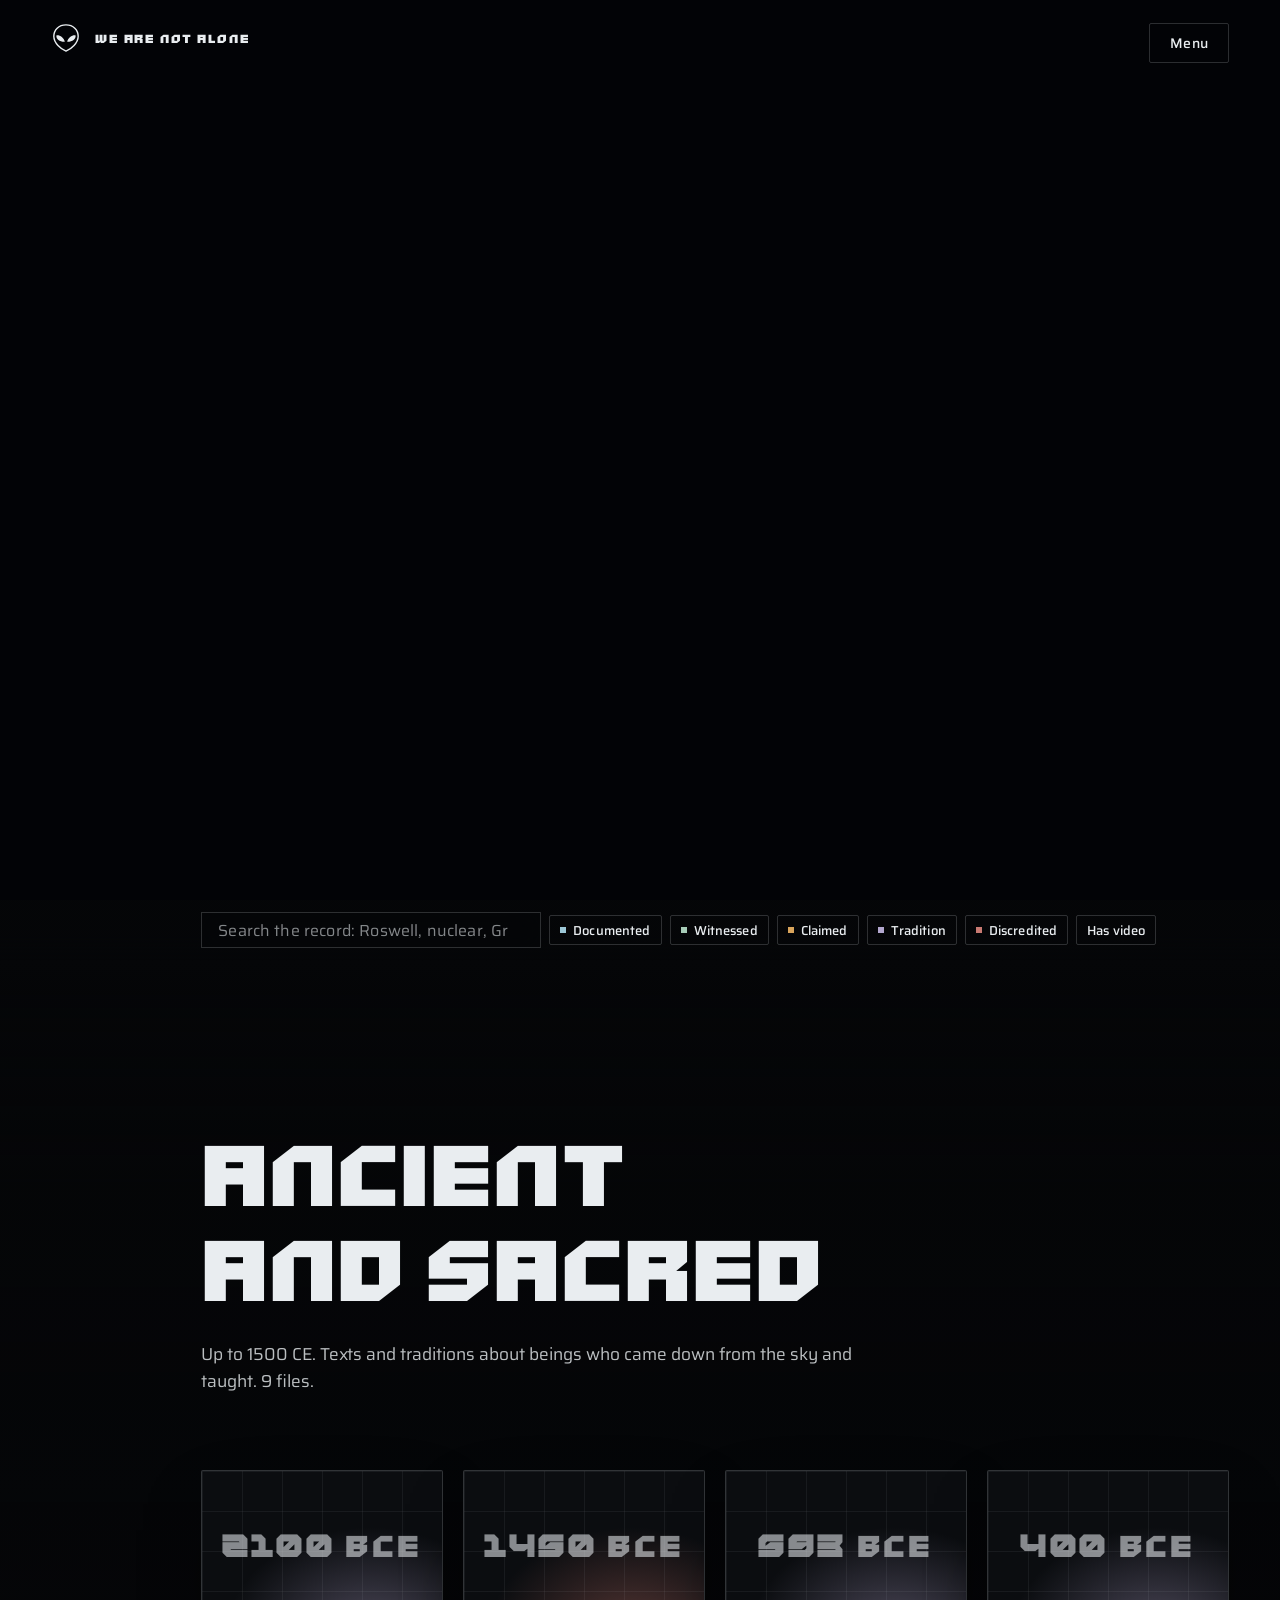
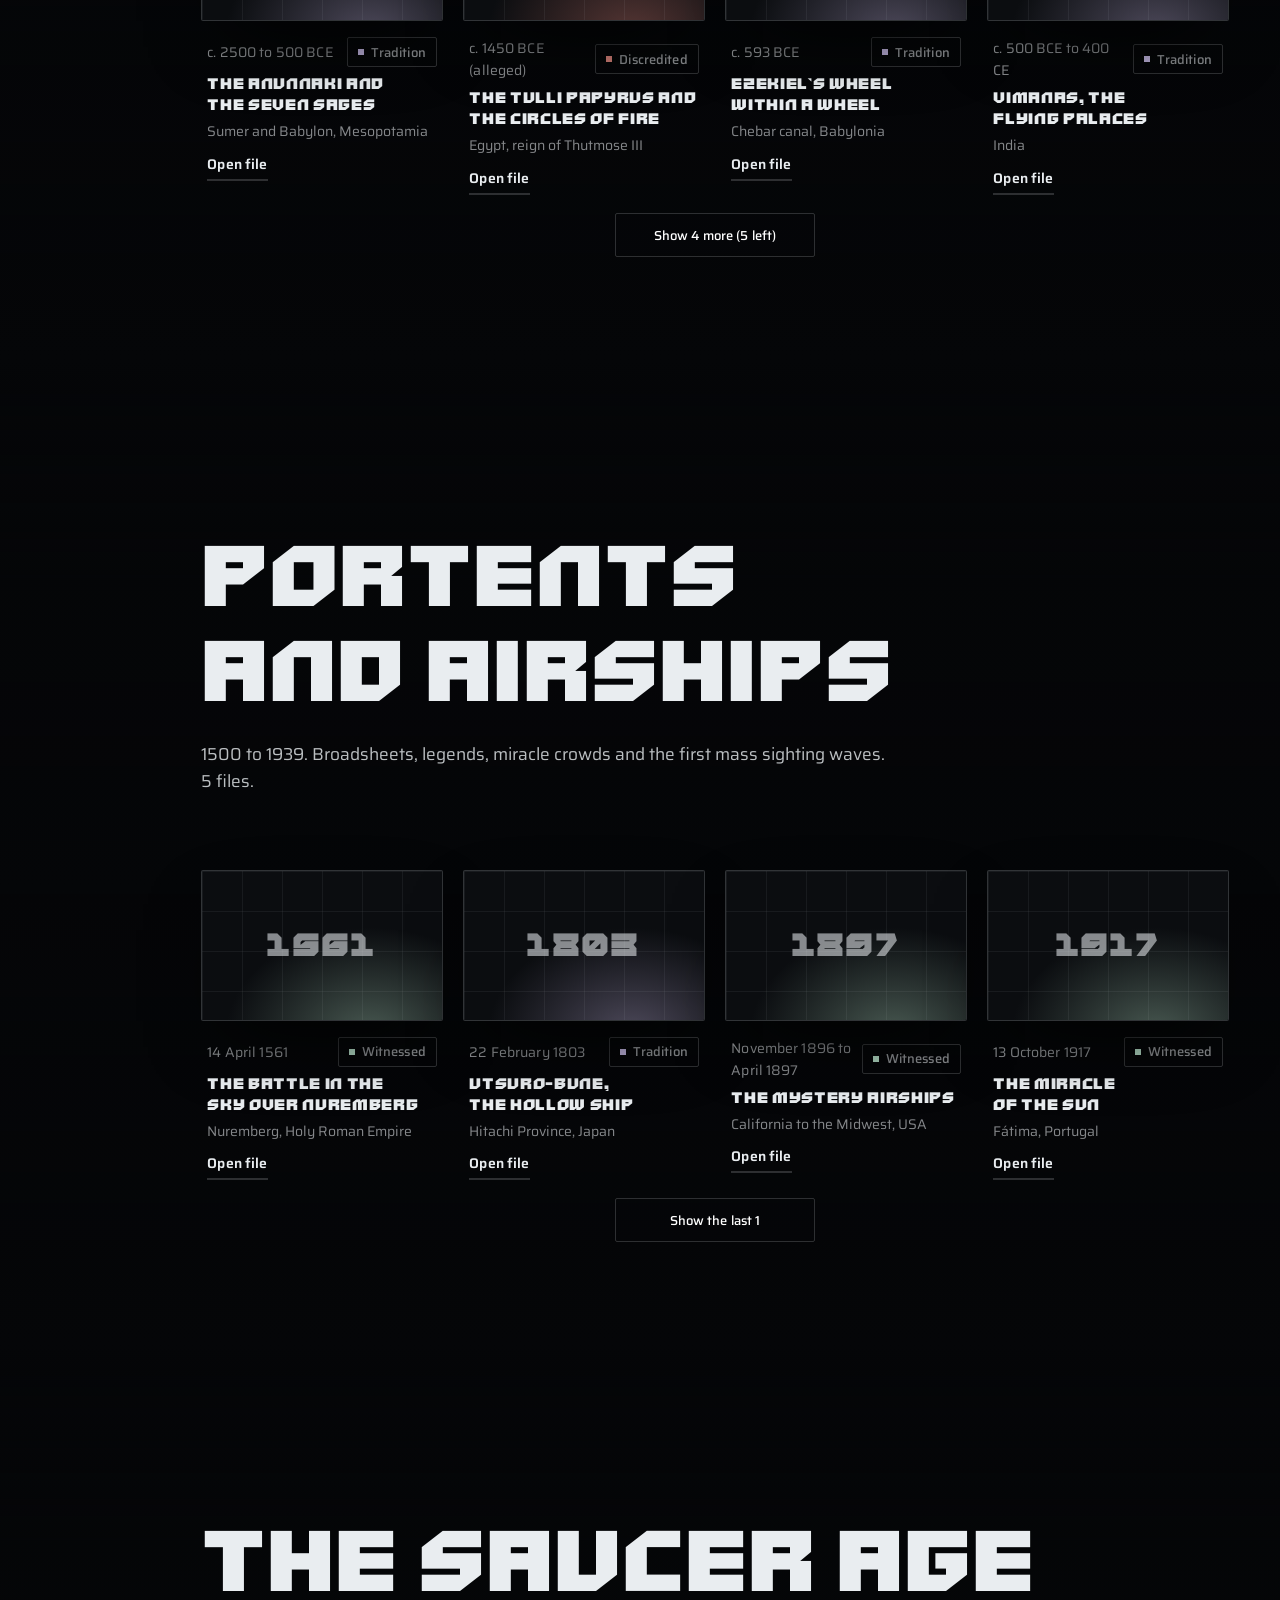
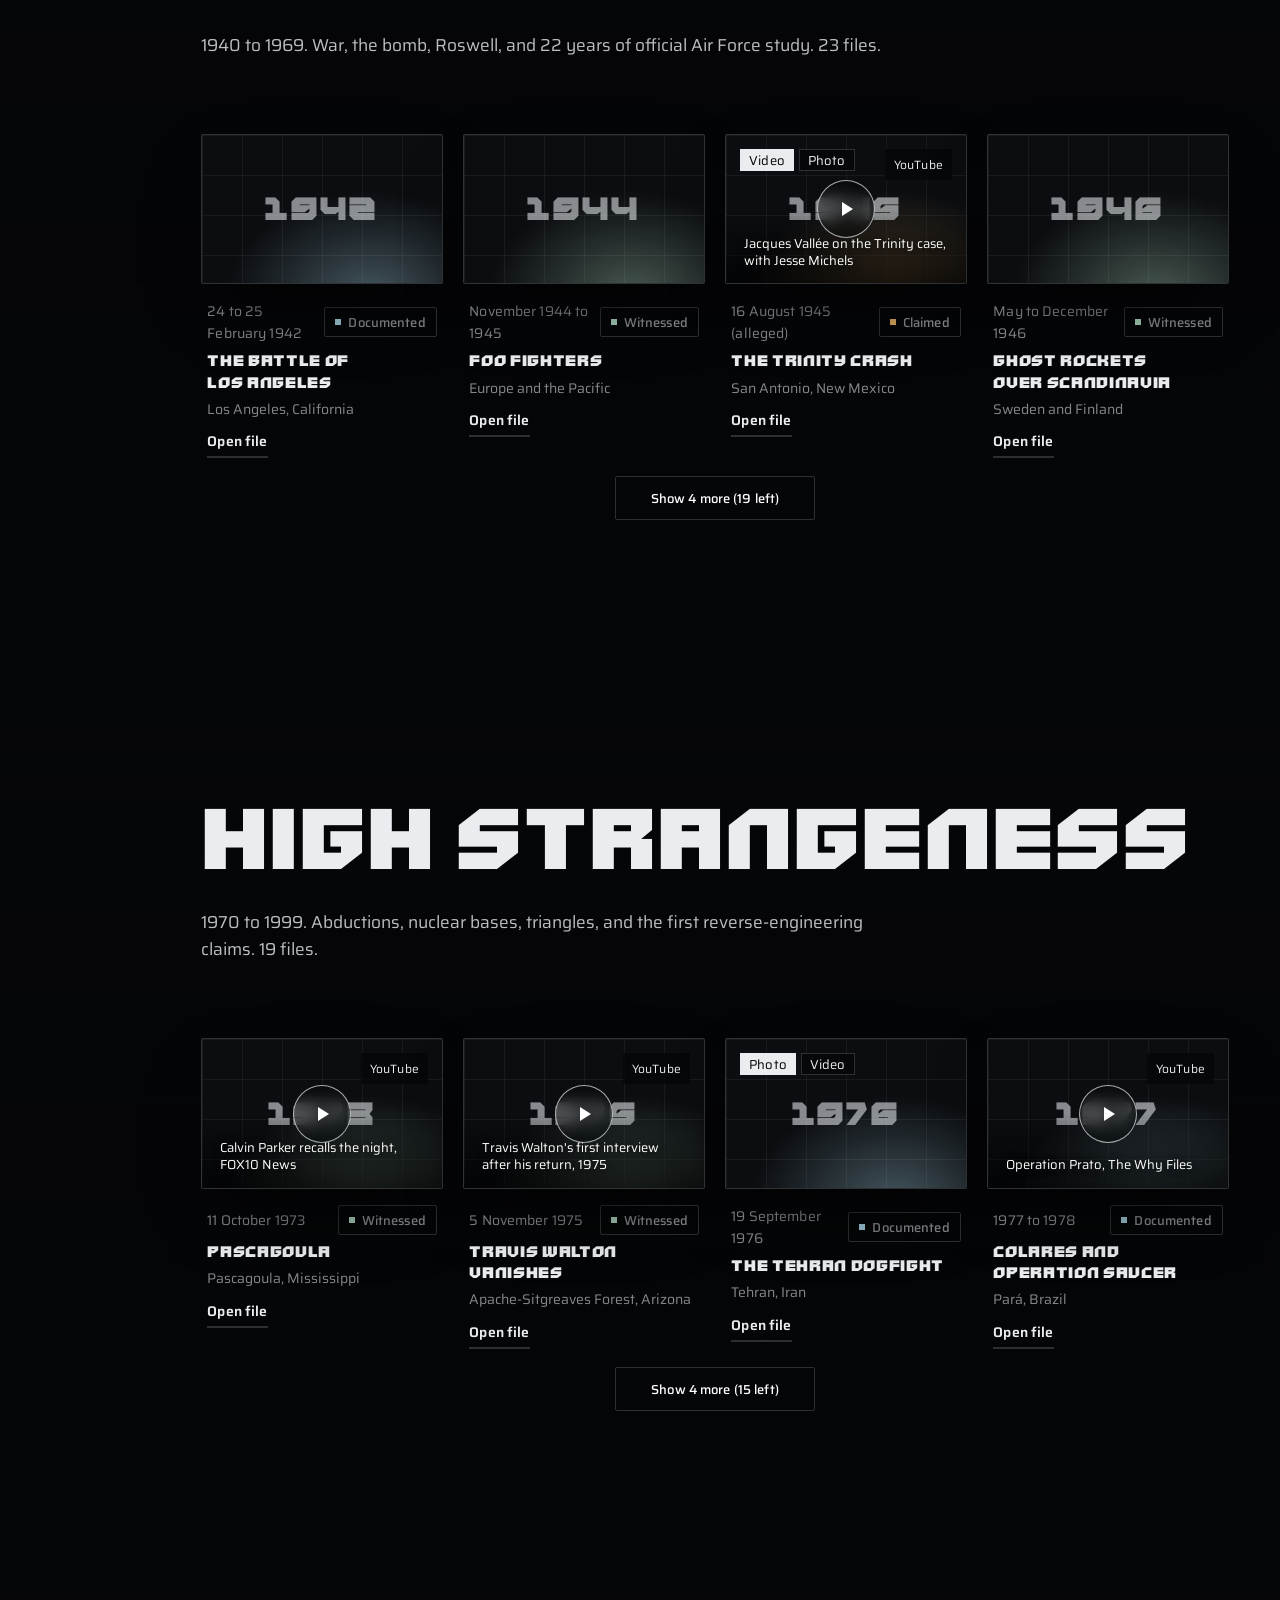
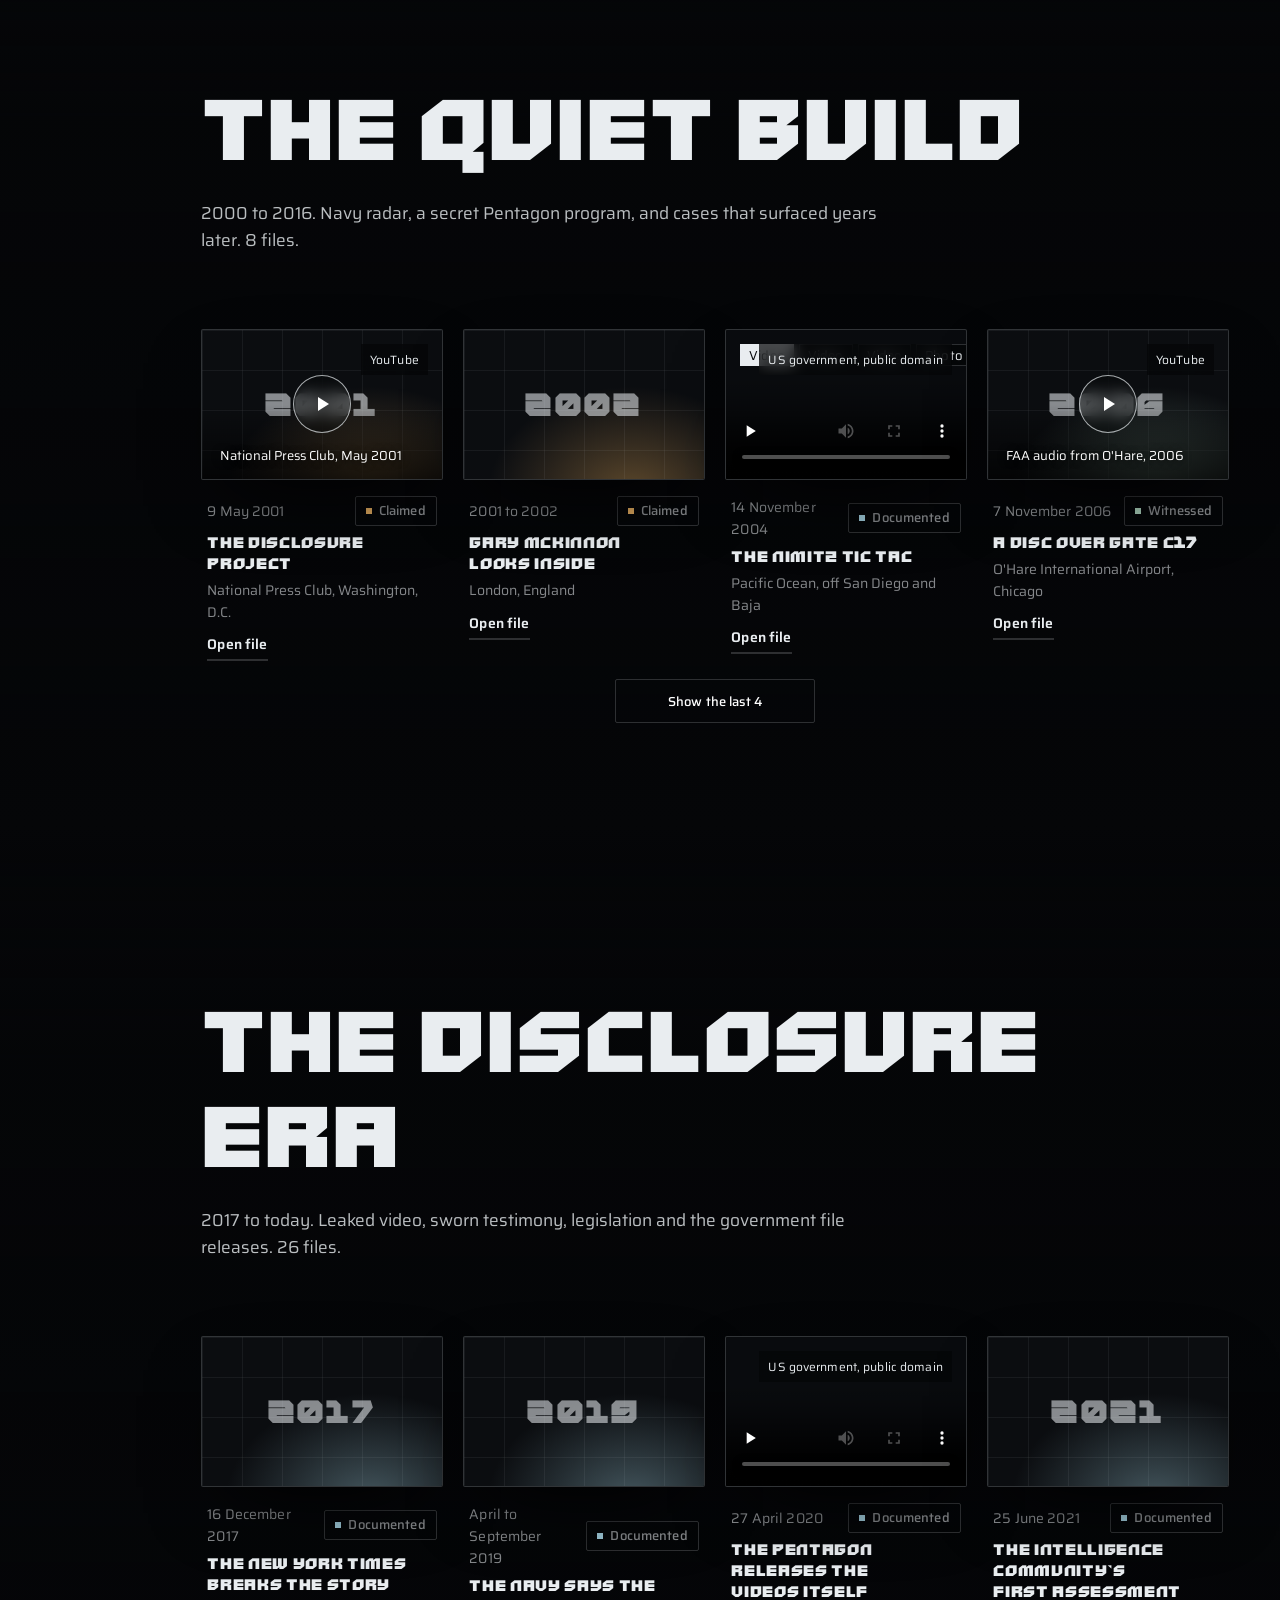
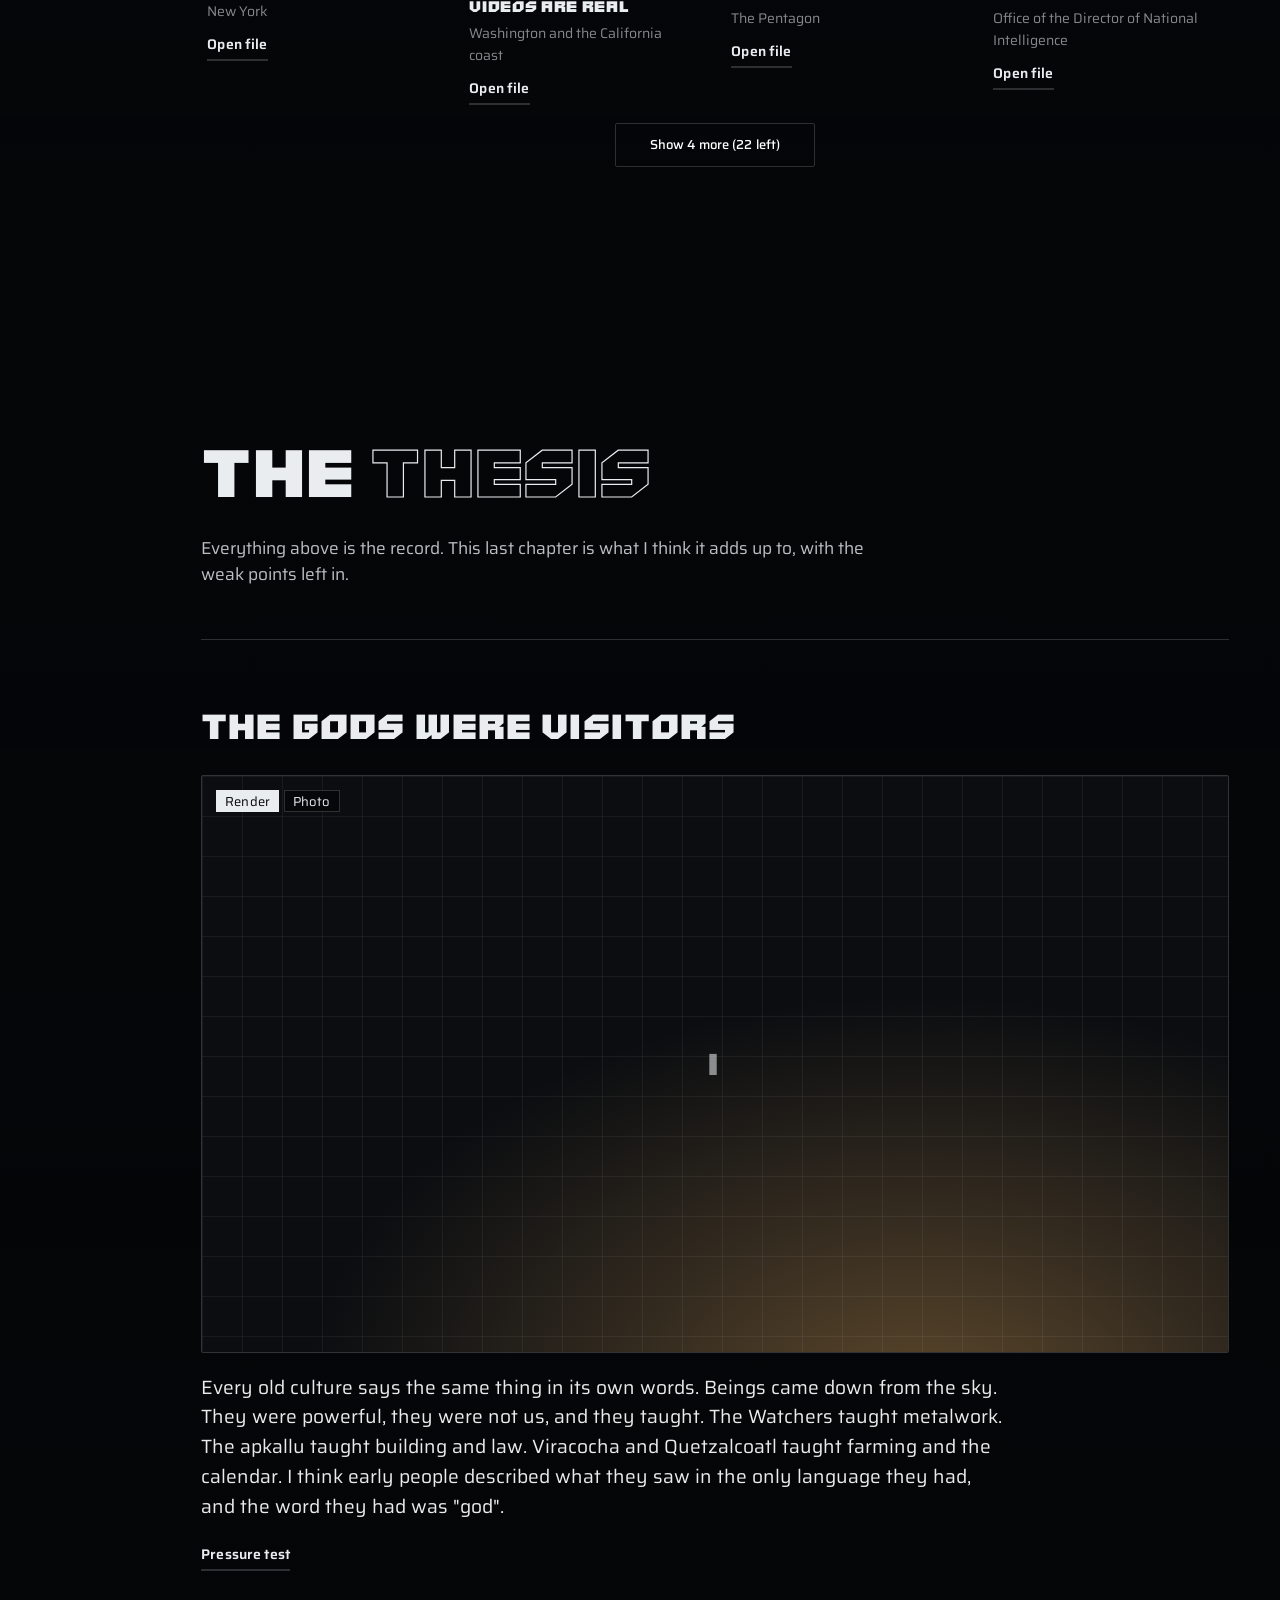
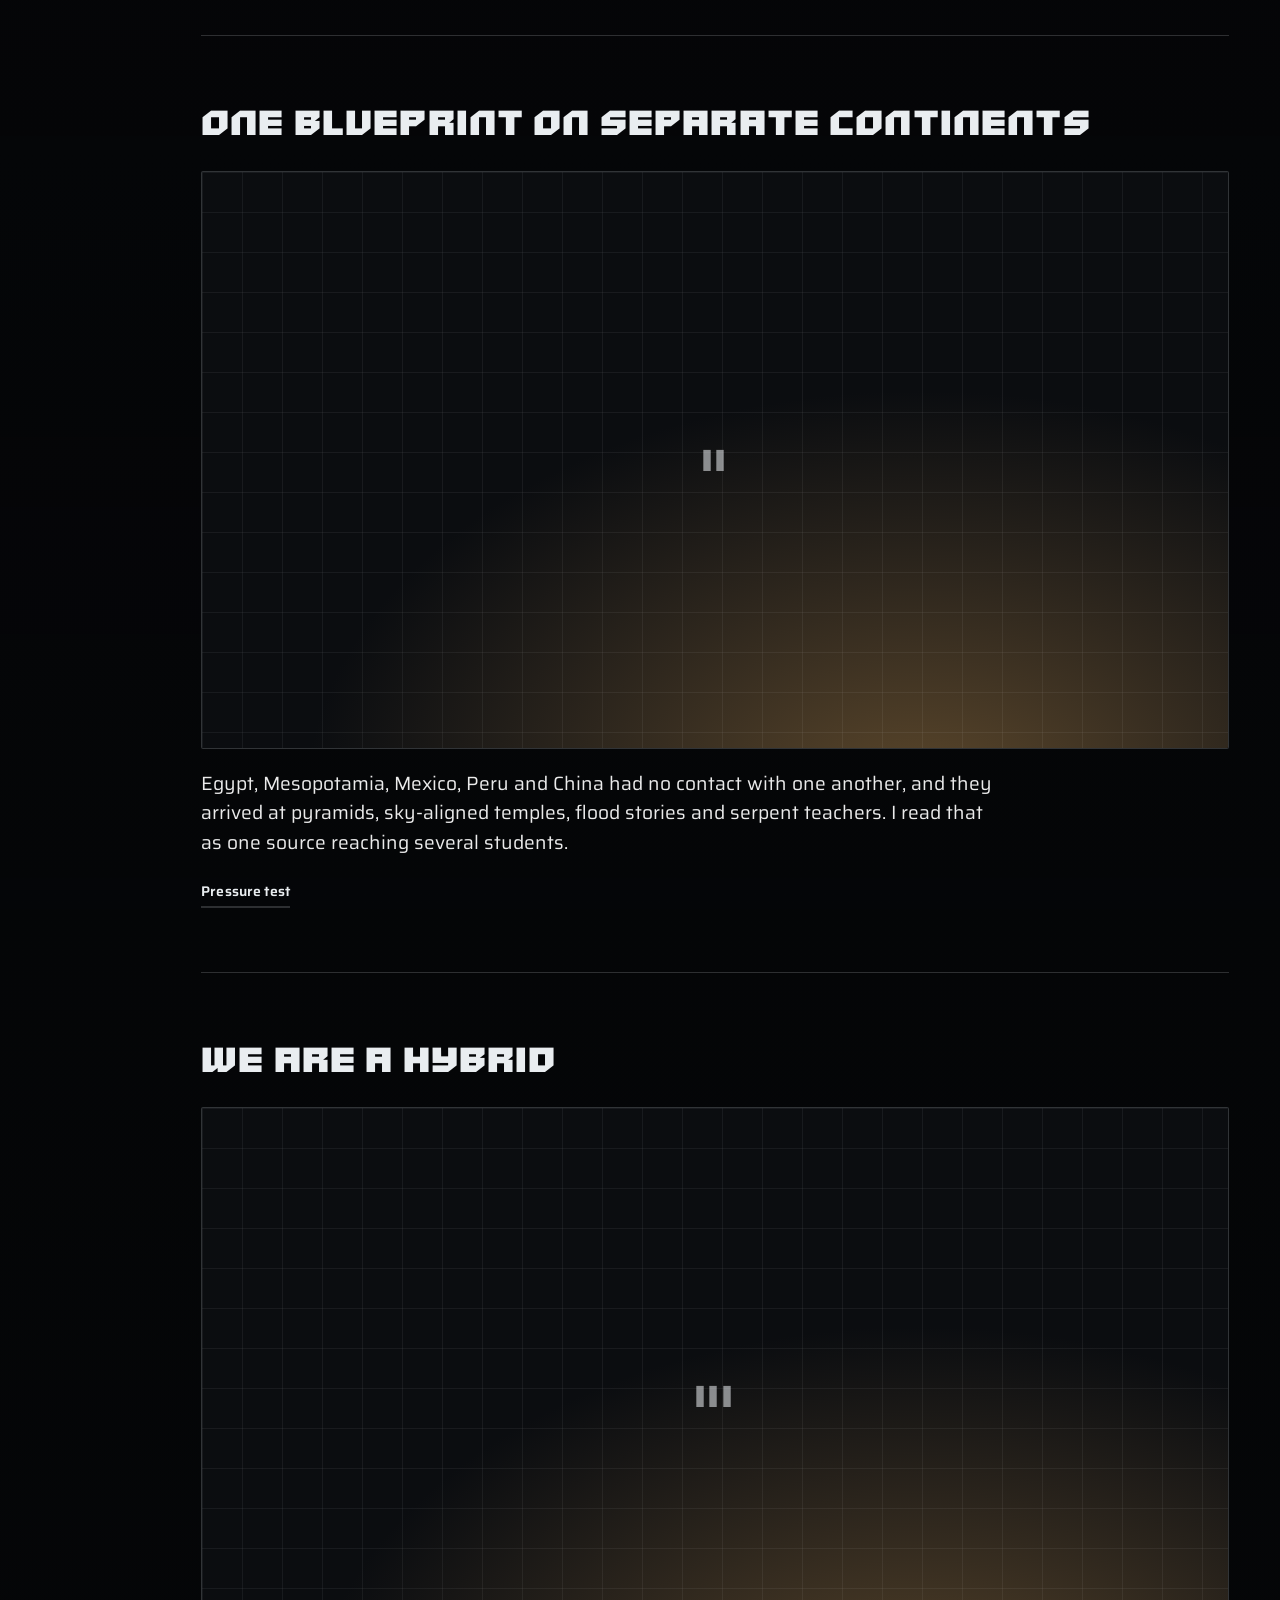
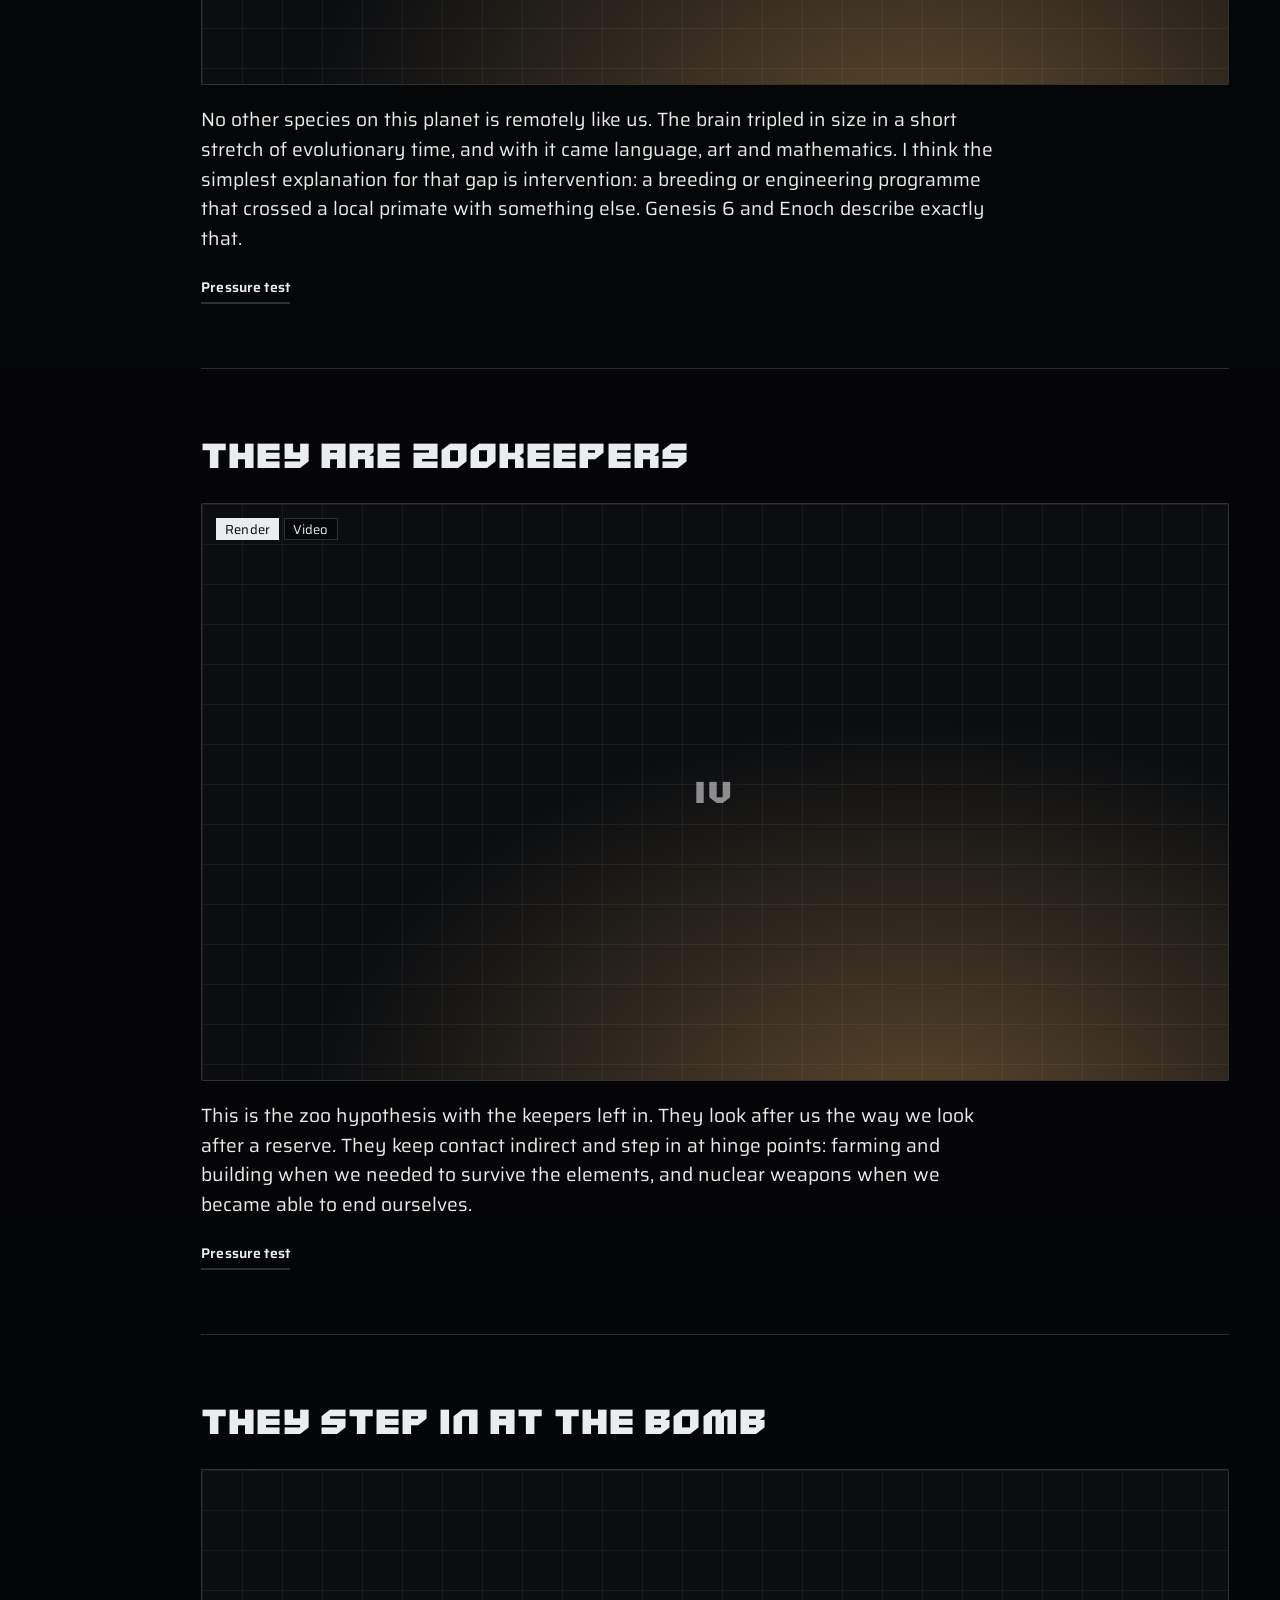
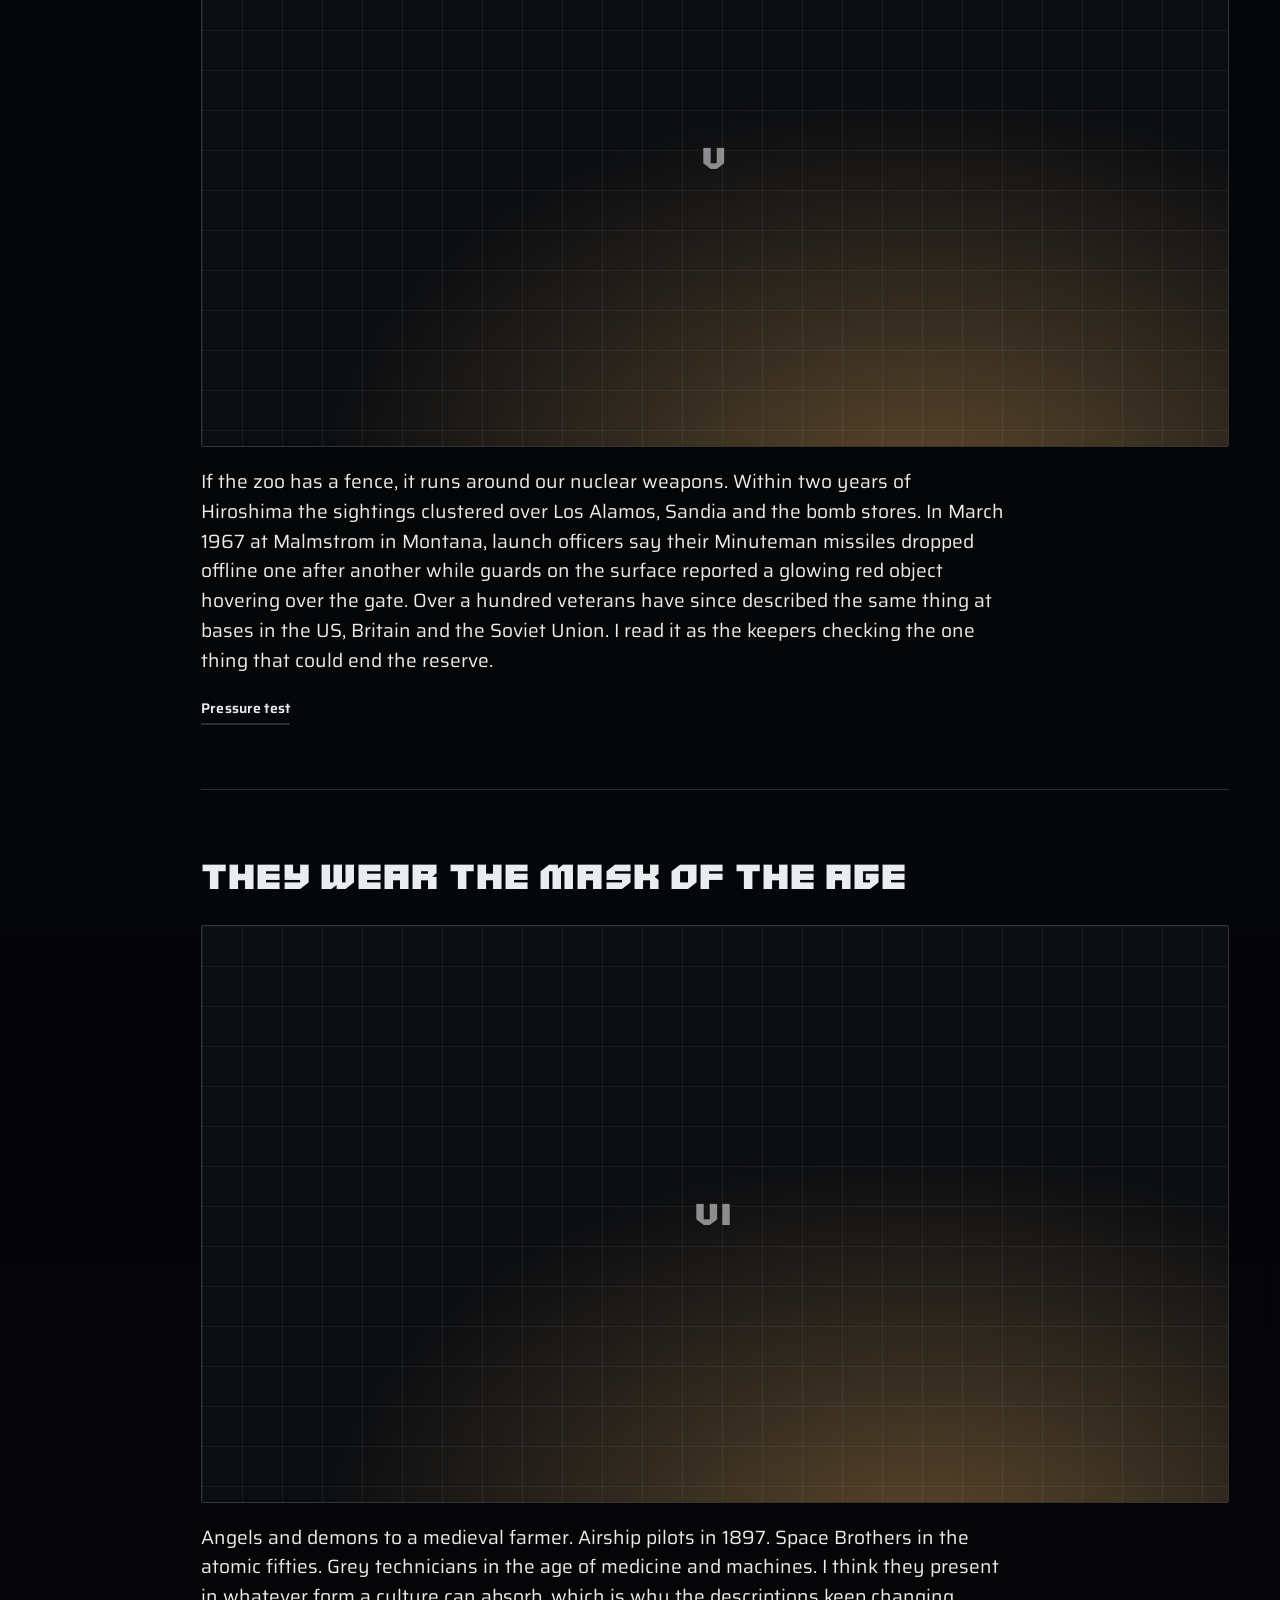
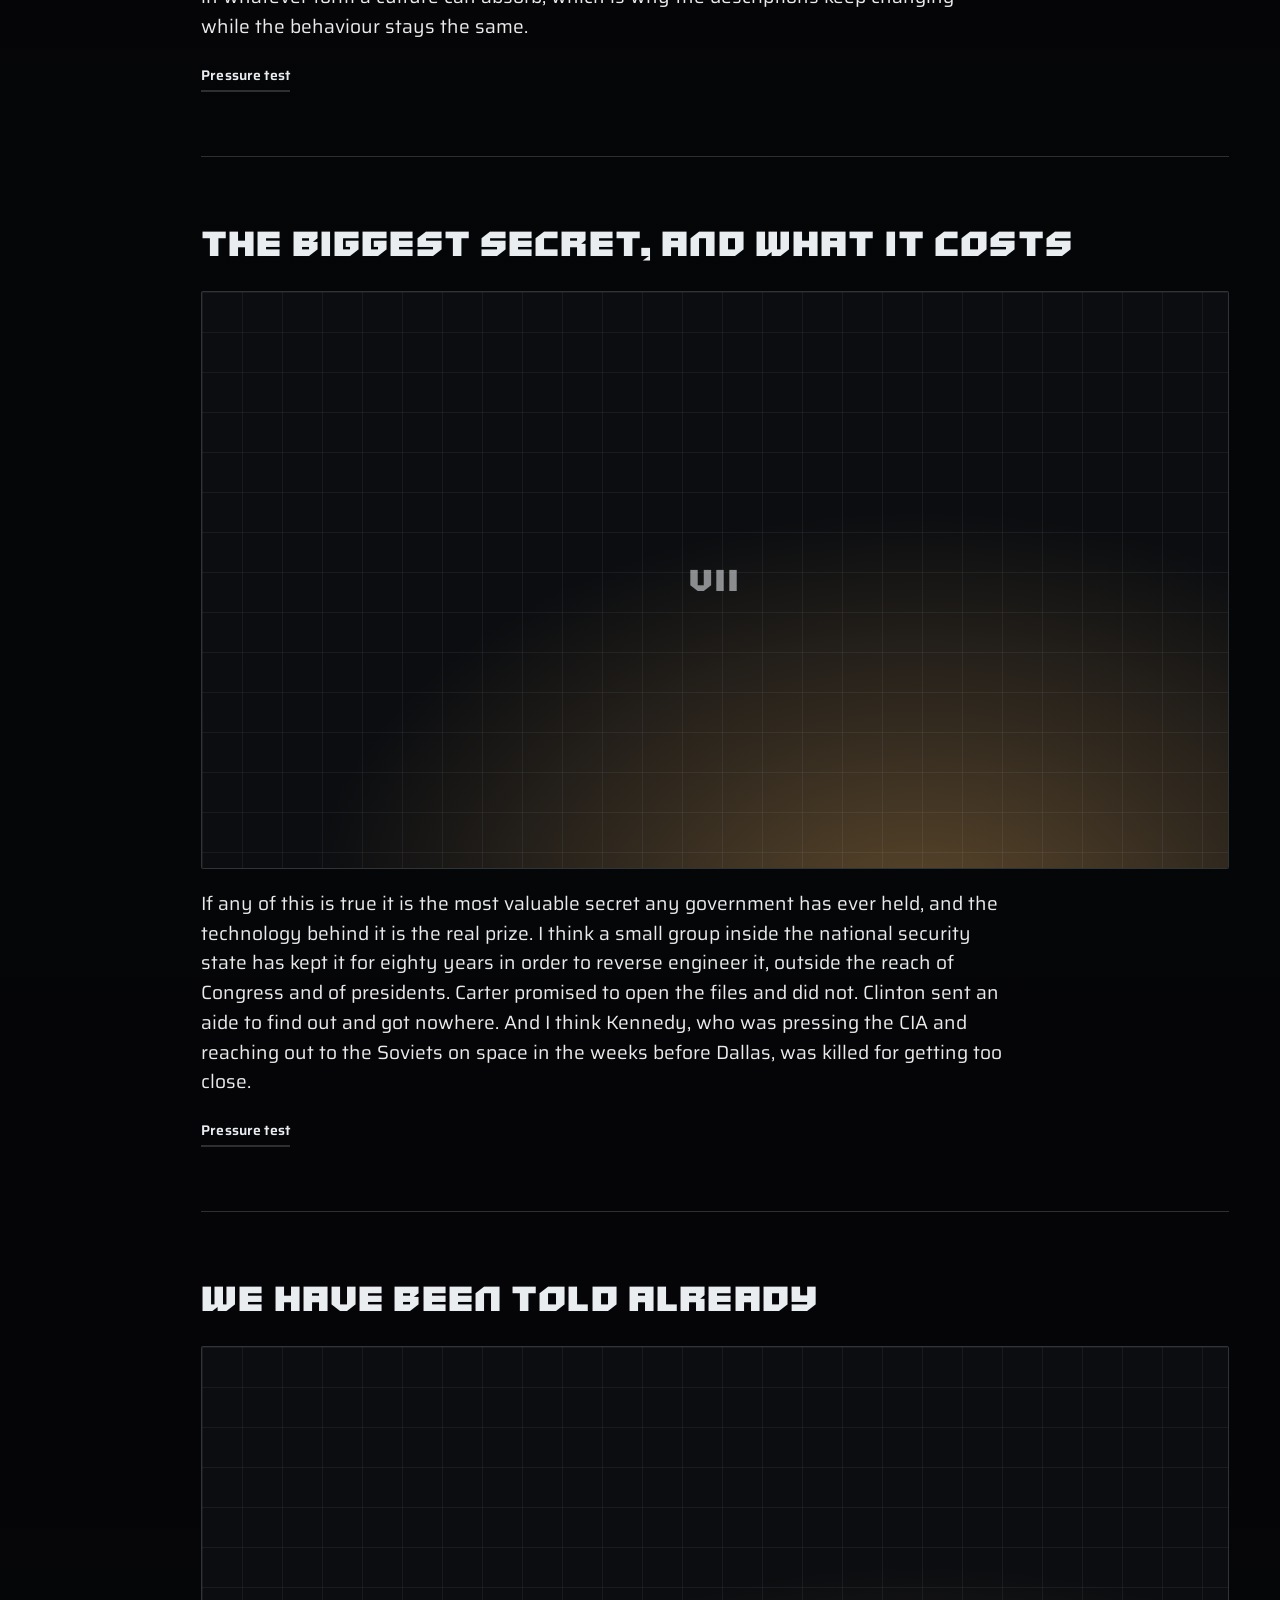
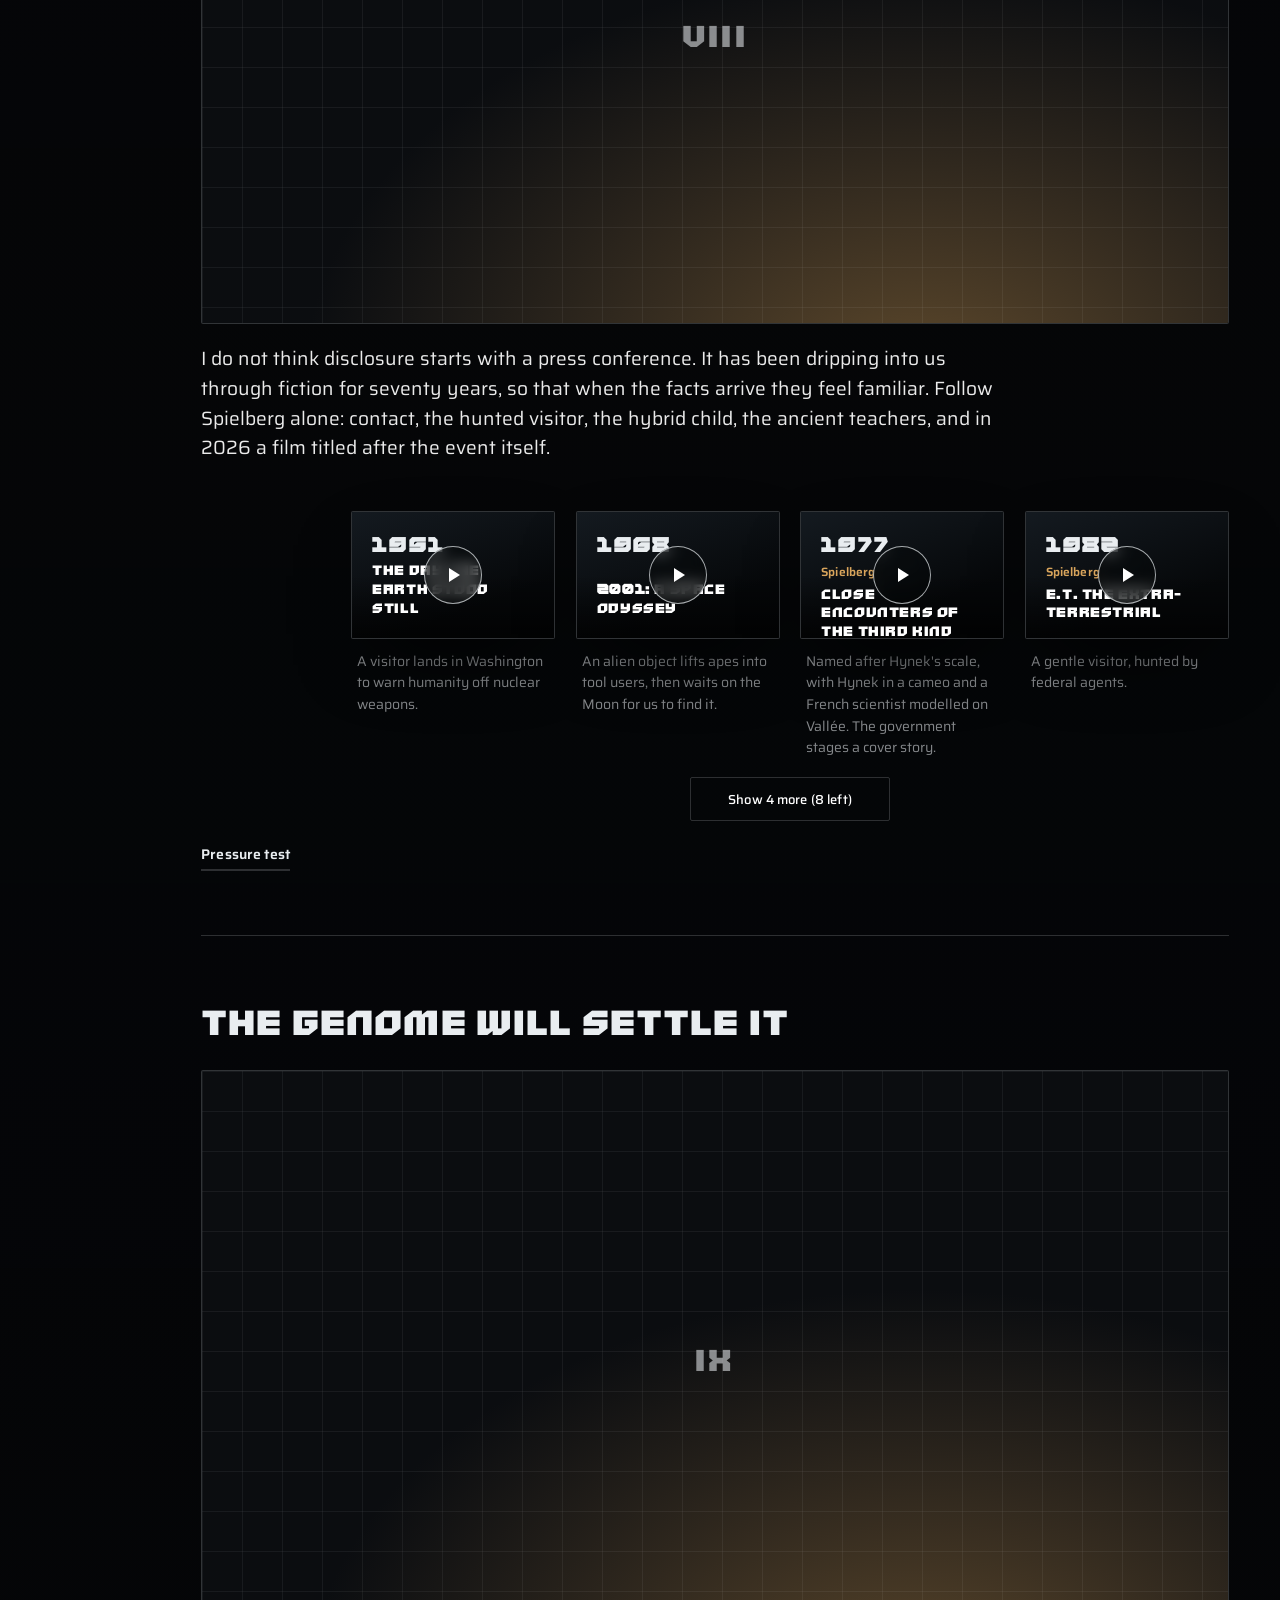
==== commit 0c7bcc34: "Footer: By Keegan Selby Co-Authored-By: Claude Opus 5.5 <noreply@anthropic.com> Claude-Session: http" ====
--- a/index.html
+++ b/index.html
@@ -136,7 +136,7 @@
 </main>
 <nav class="pager" id="pager" aria-label="Next and previous chapter"></nav>
 
-<footer><p class="maker">By <b>Selby Studio</b></p><b>About this page</b>
+<footer><p class="maker">By <b>Keegan Selby</b></p><b>About this page</b>
   <p>Evidence ratings are editorial judgements. Video and photographs load from Wikimedia Commons, YouTube and the original hosts and remain the property of their makers. Government footage is in the public domain. Last updated 13 November 2026. PURSUE figures checked against war.gov/ufo that day.</p>
   <p id="credits"></p>
 </footer>
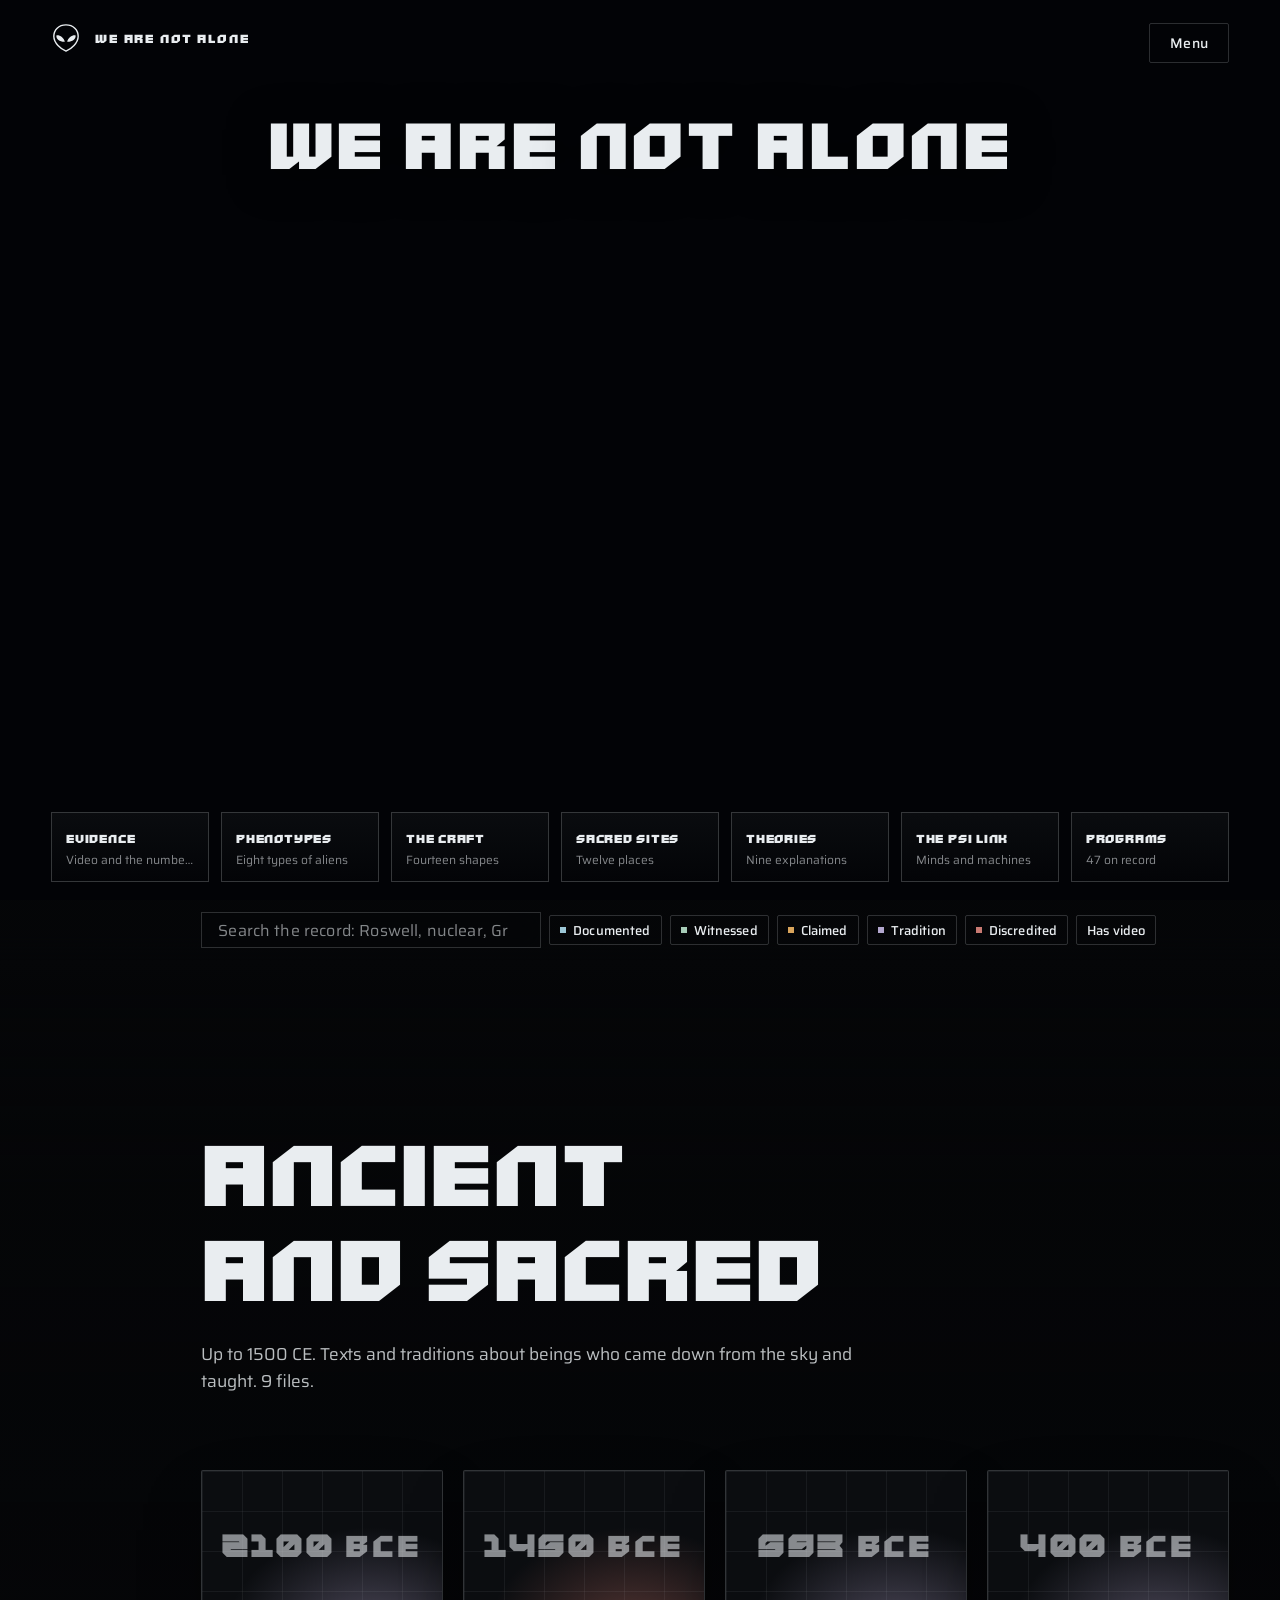
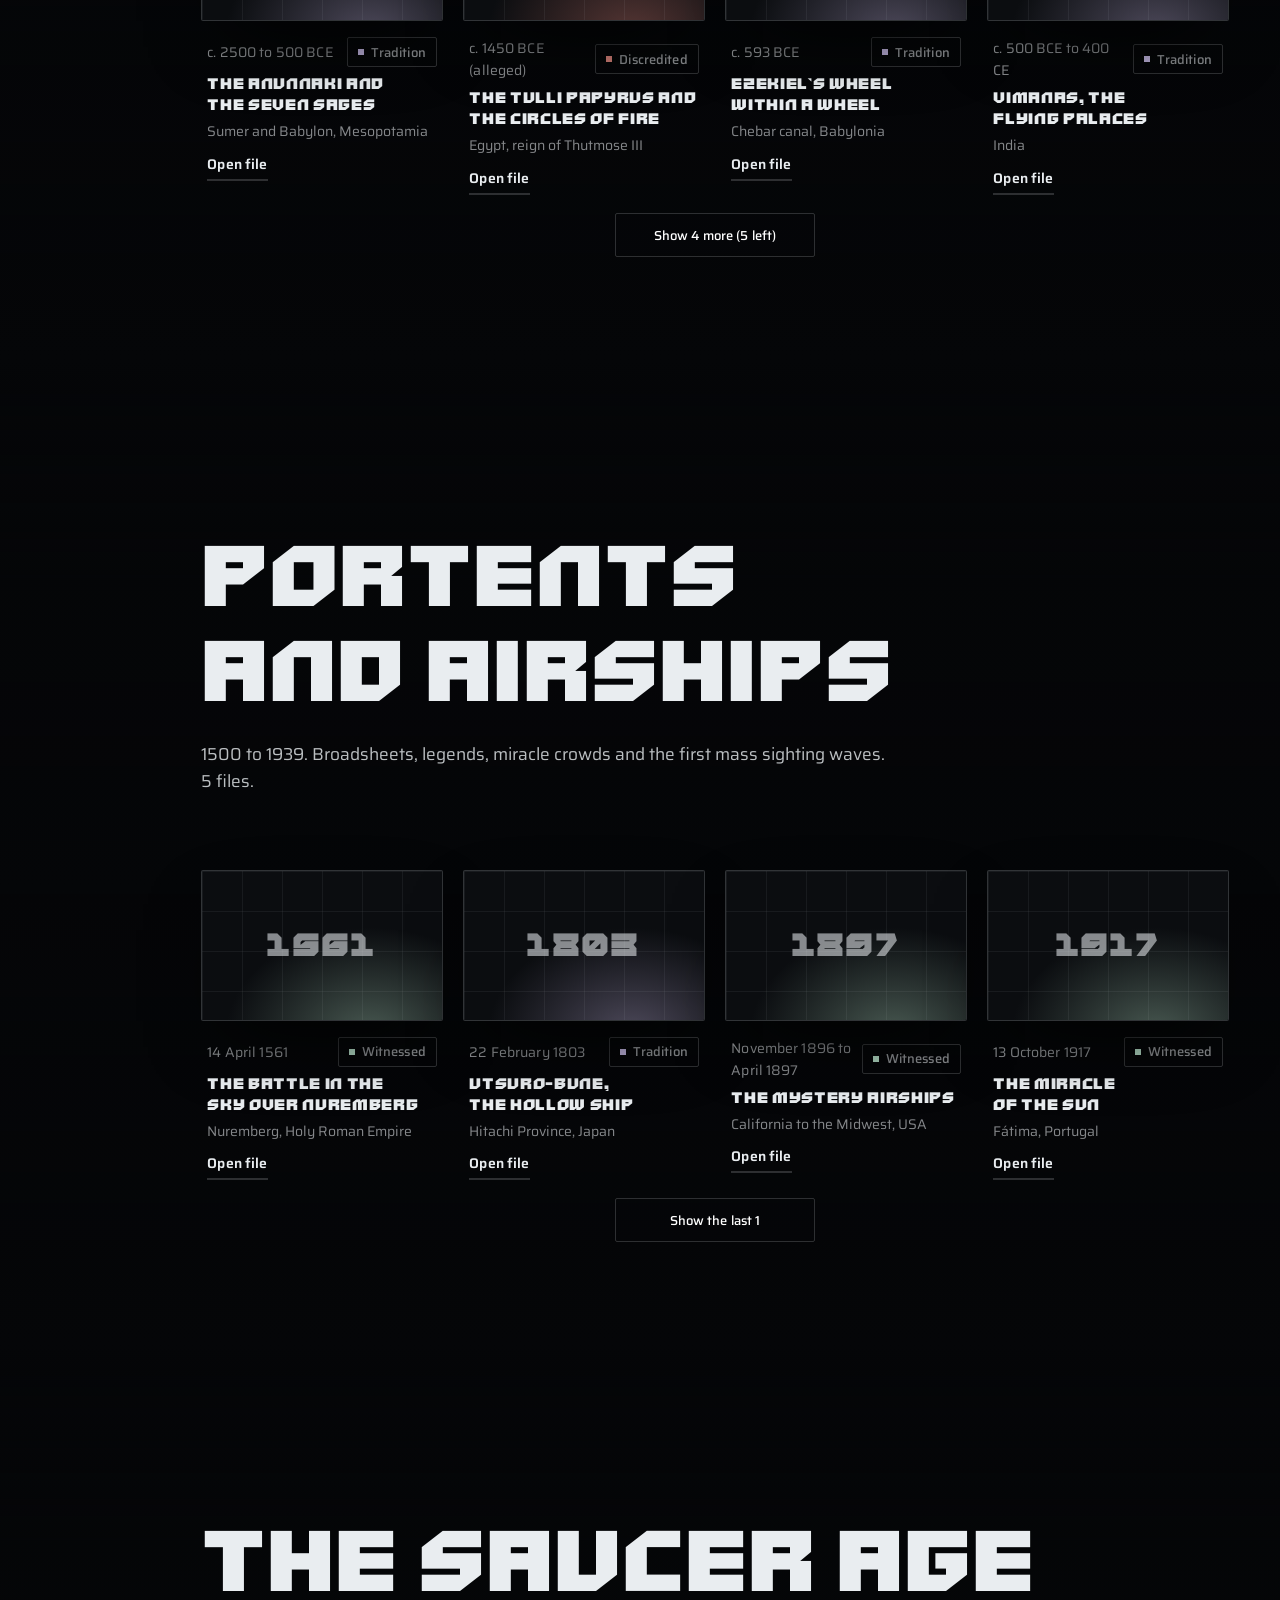
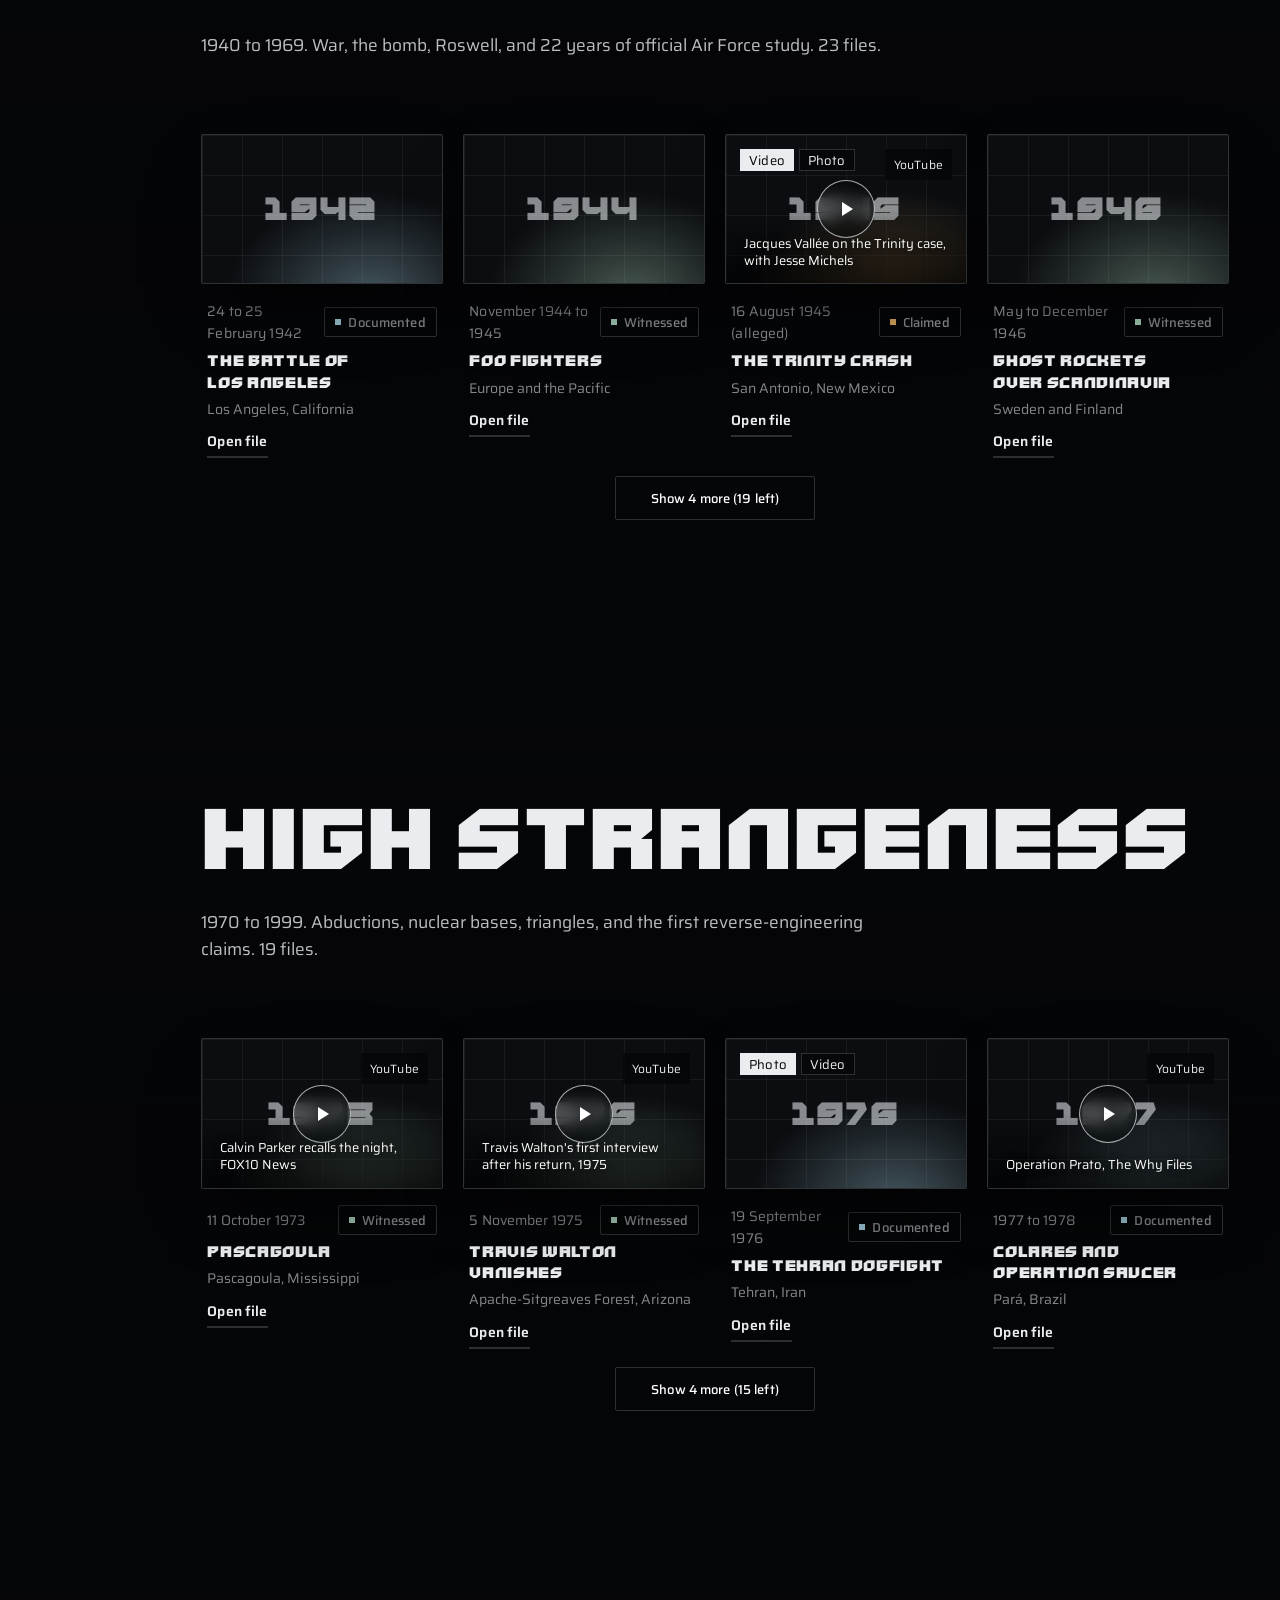
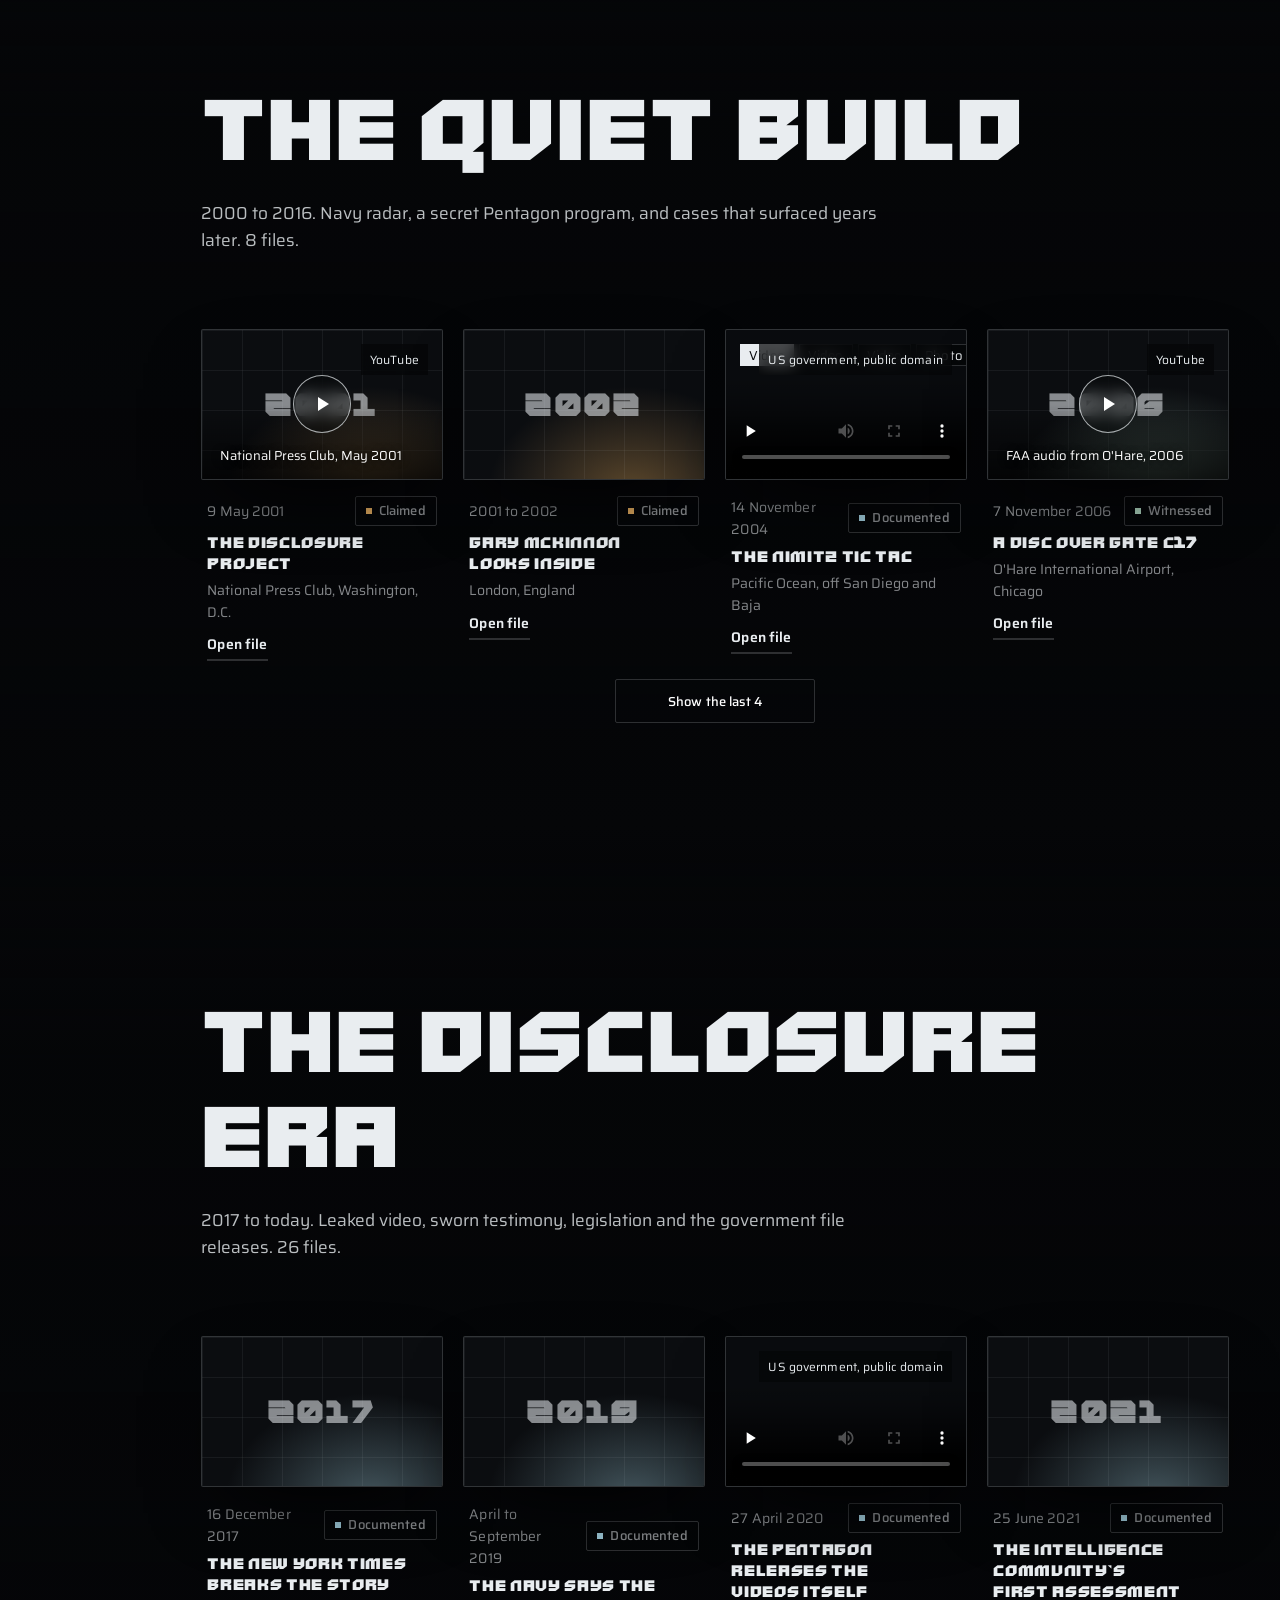
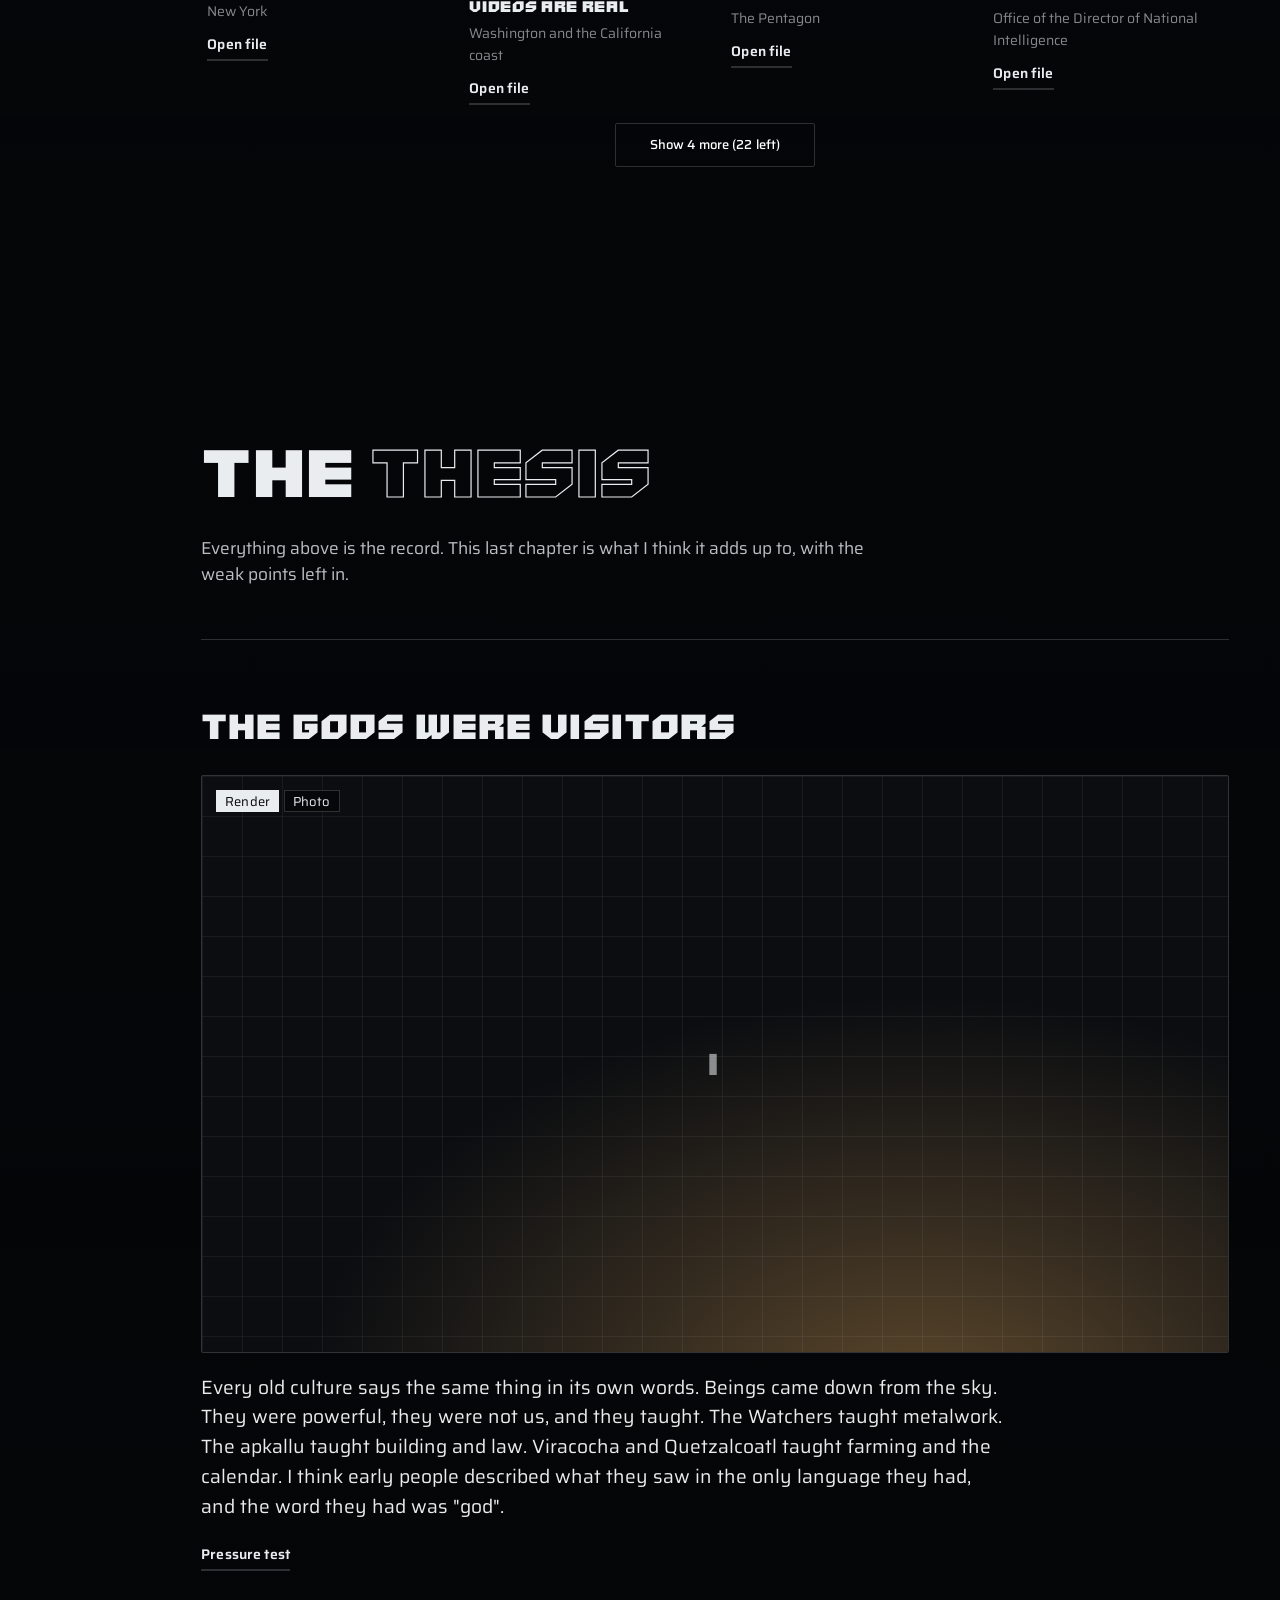
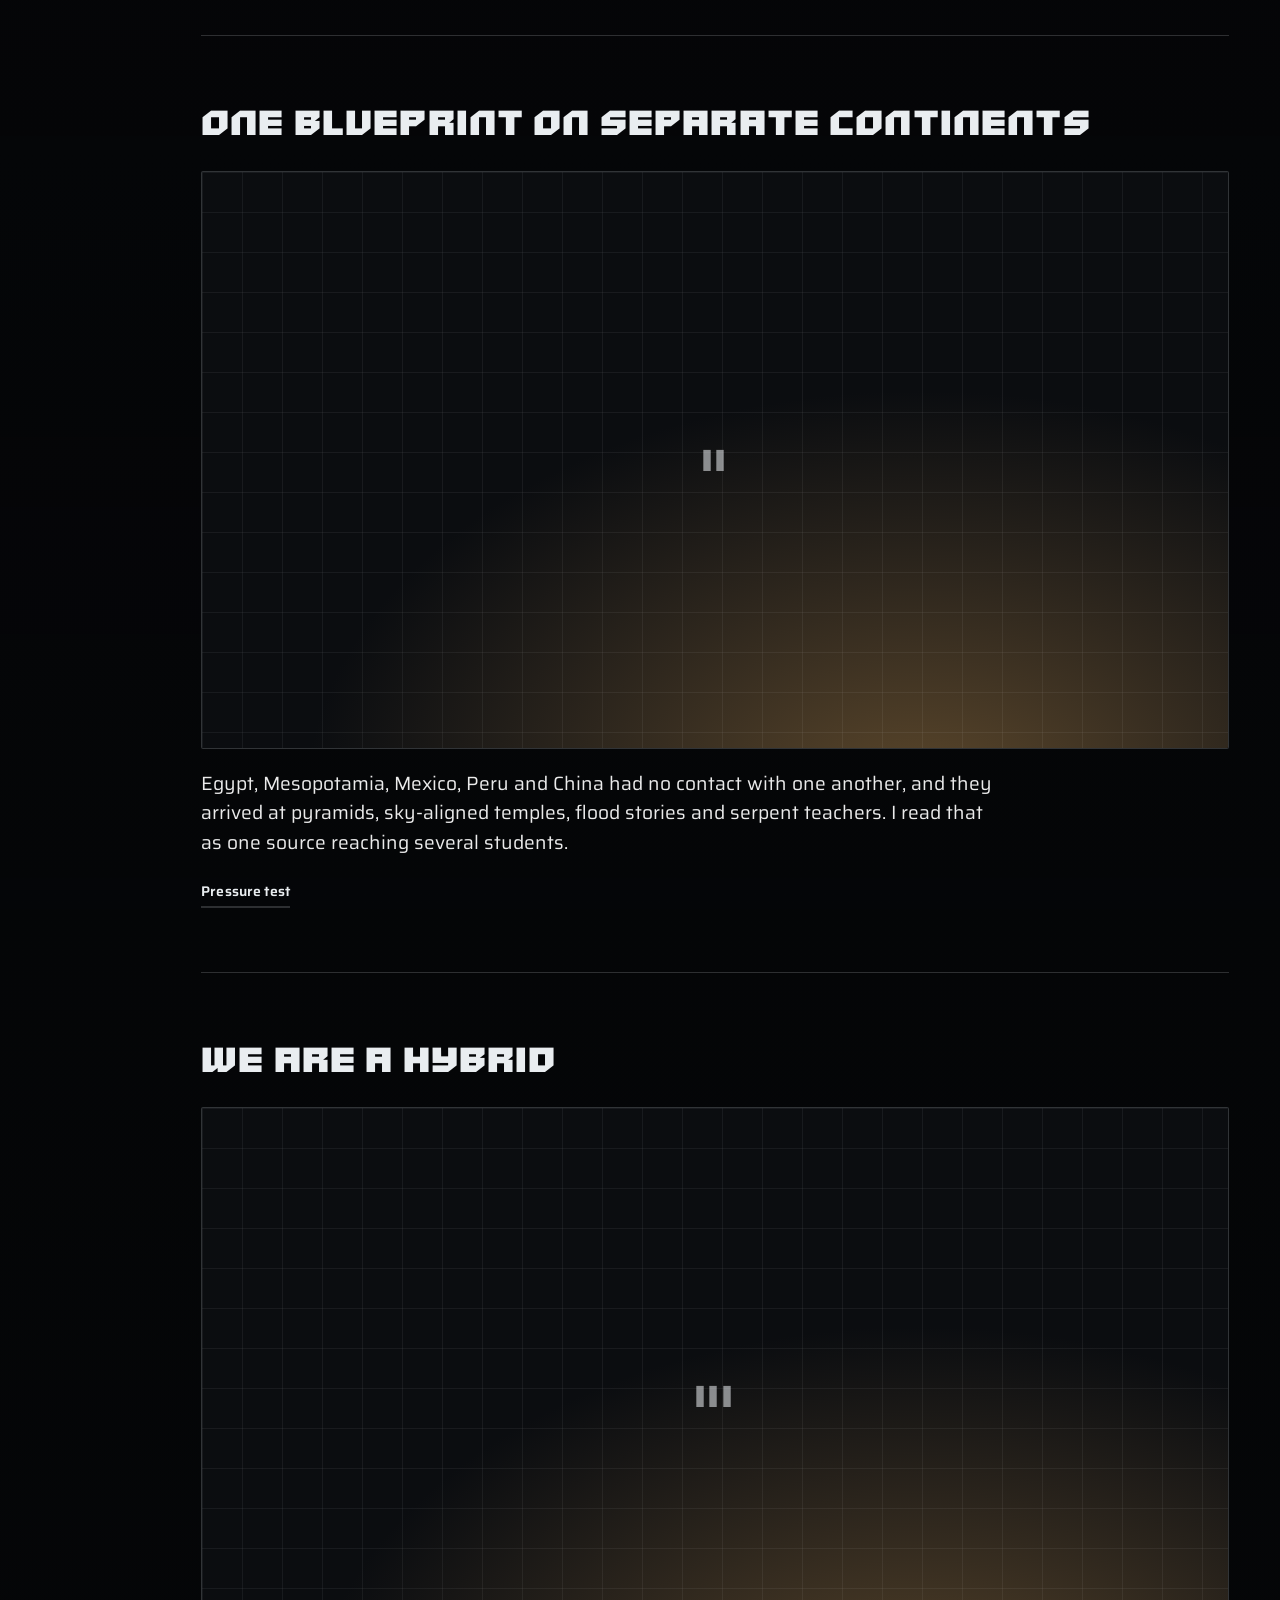
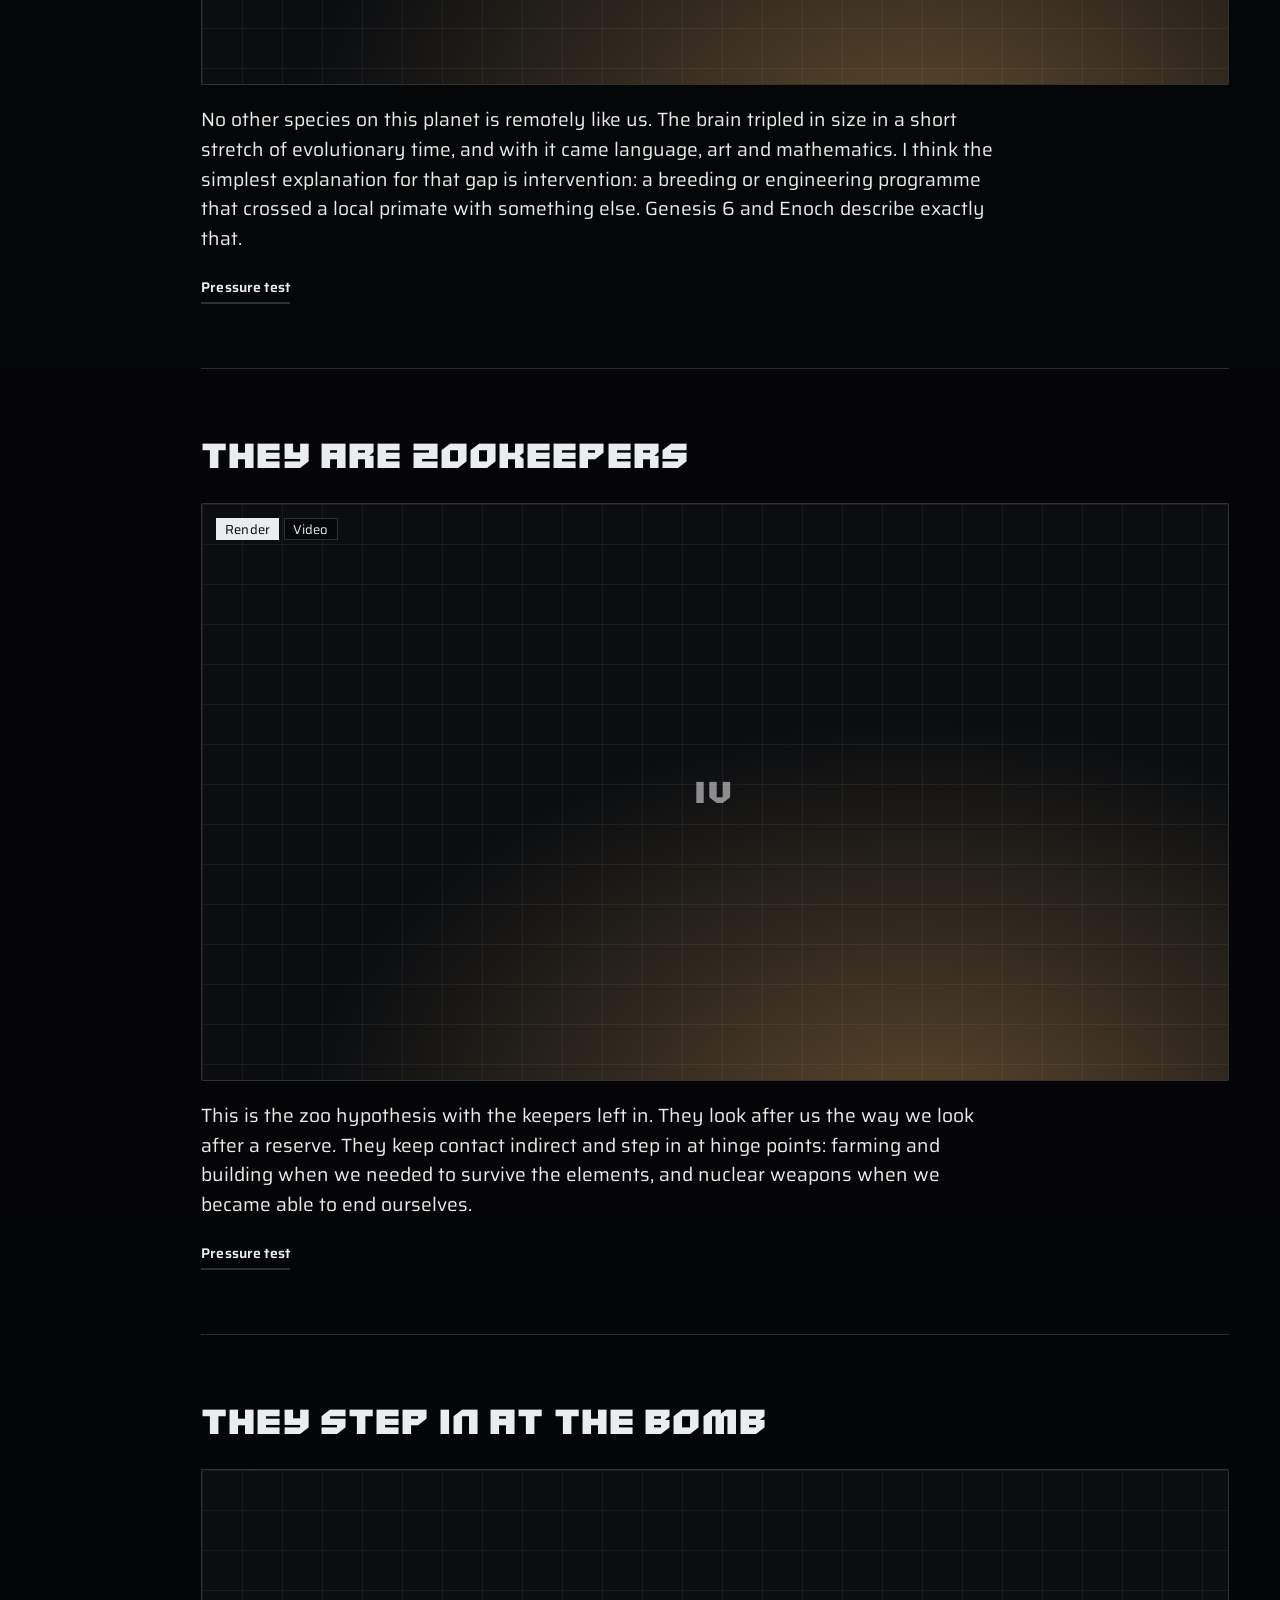
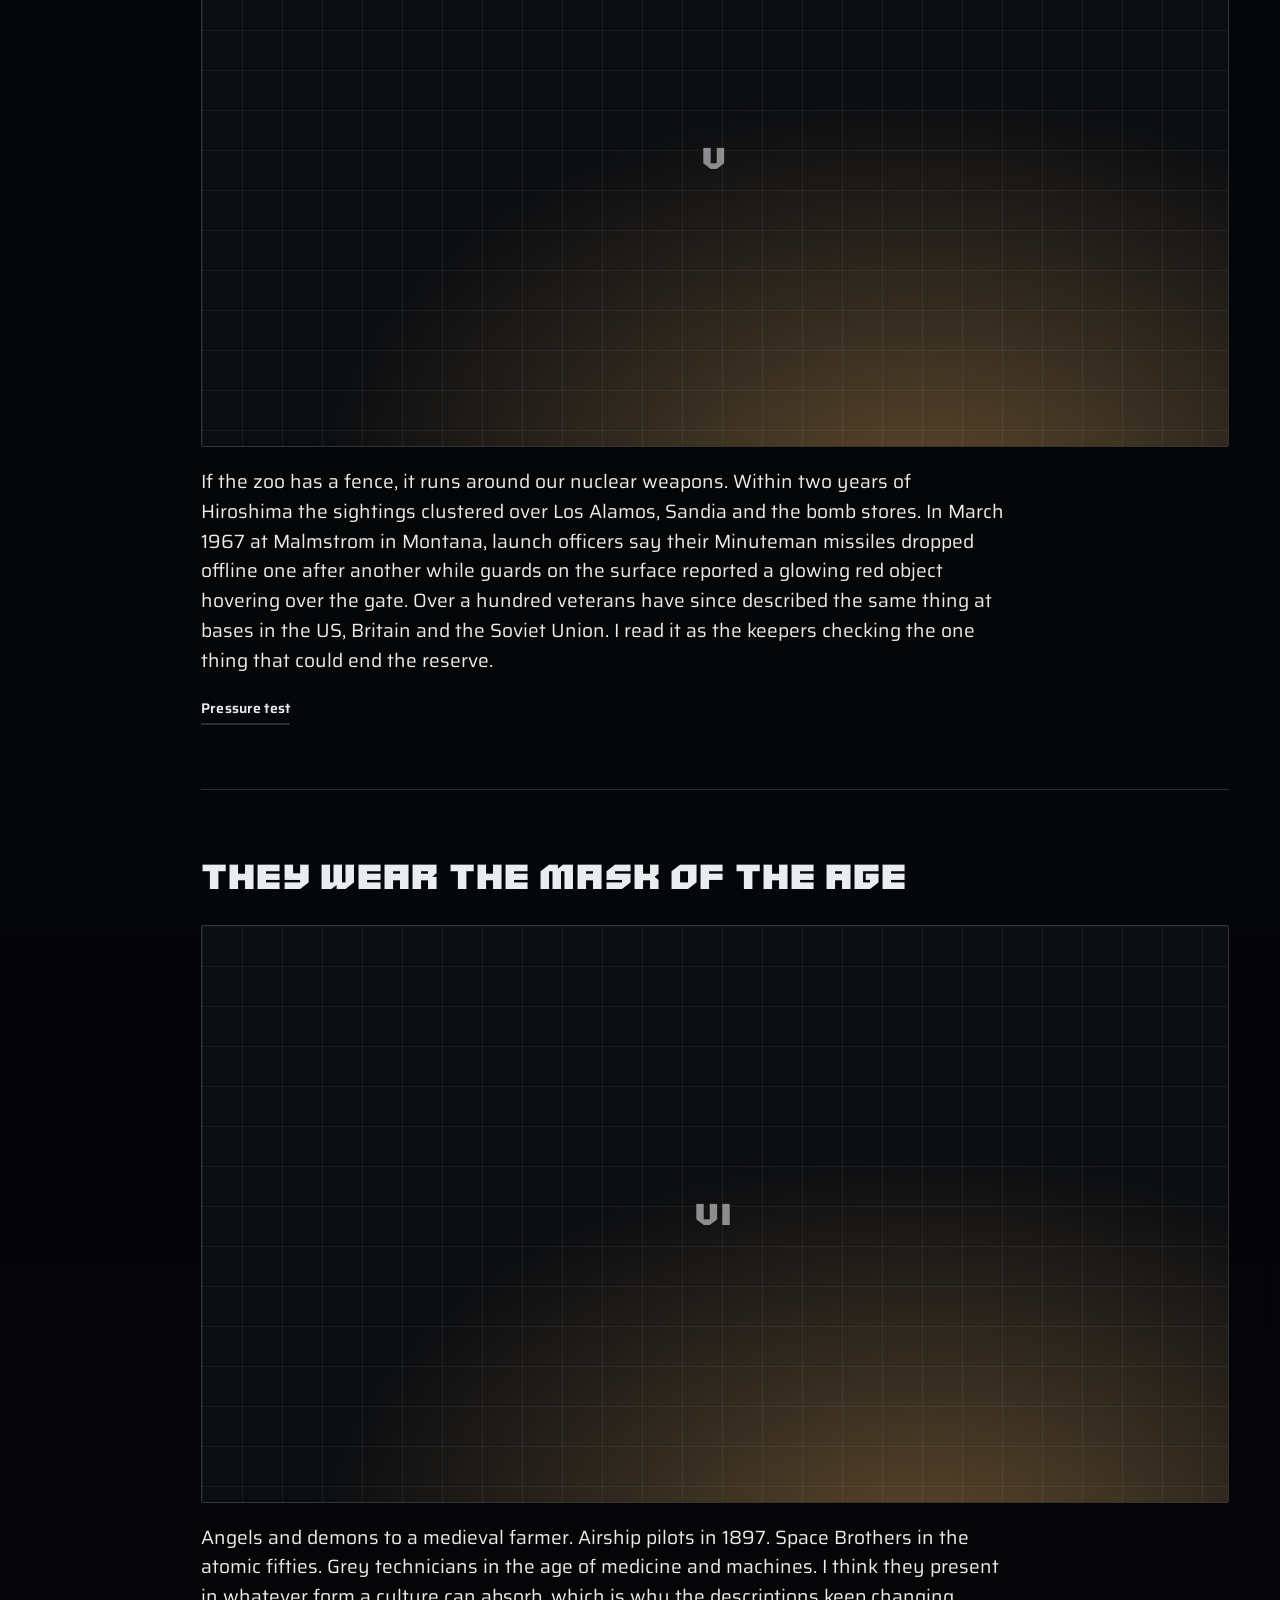
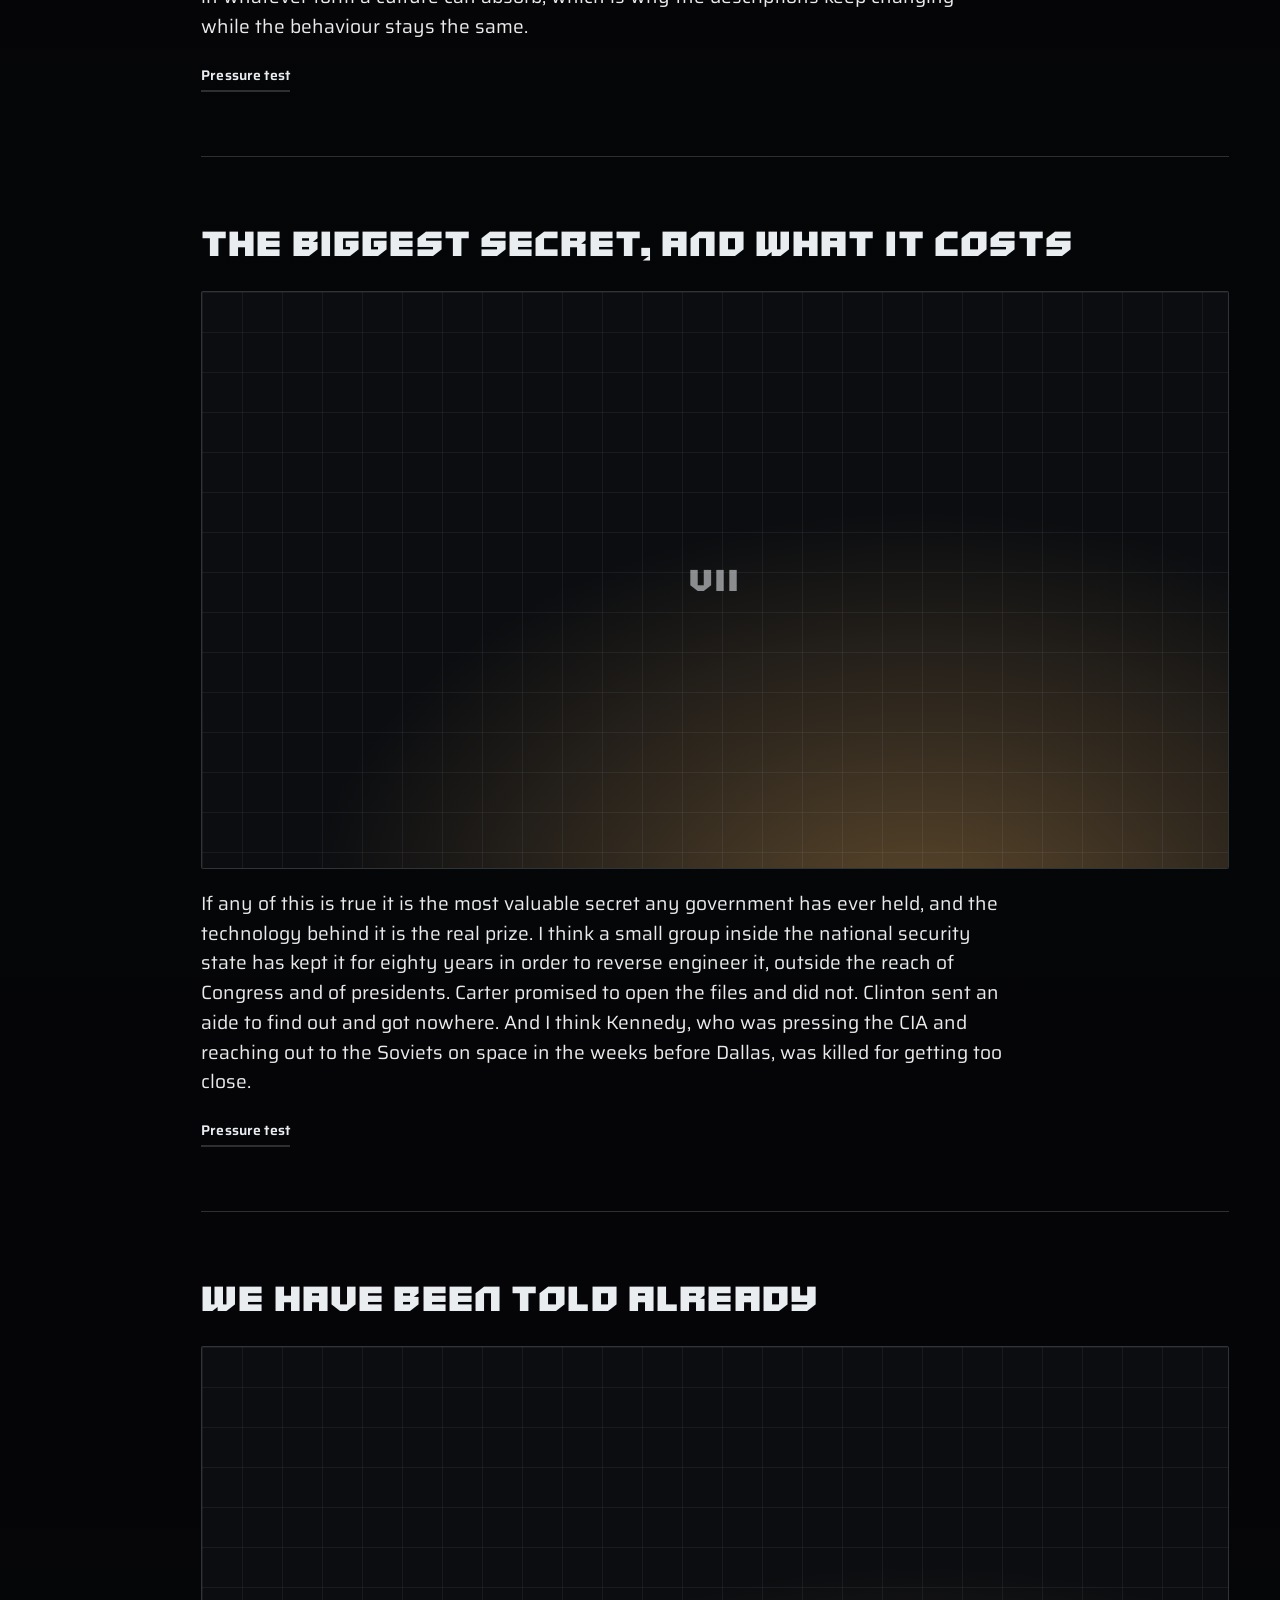
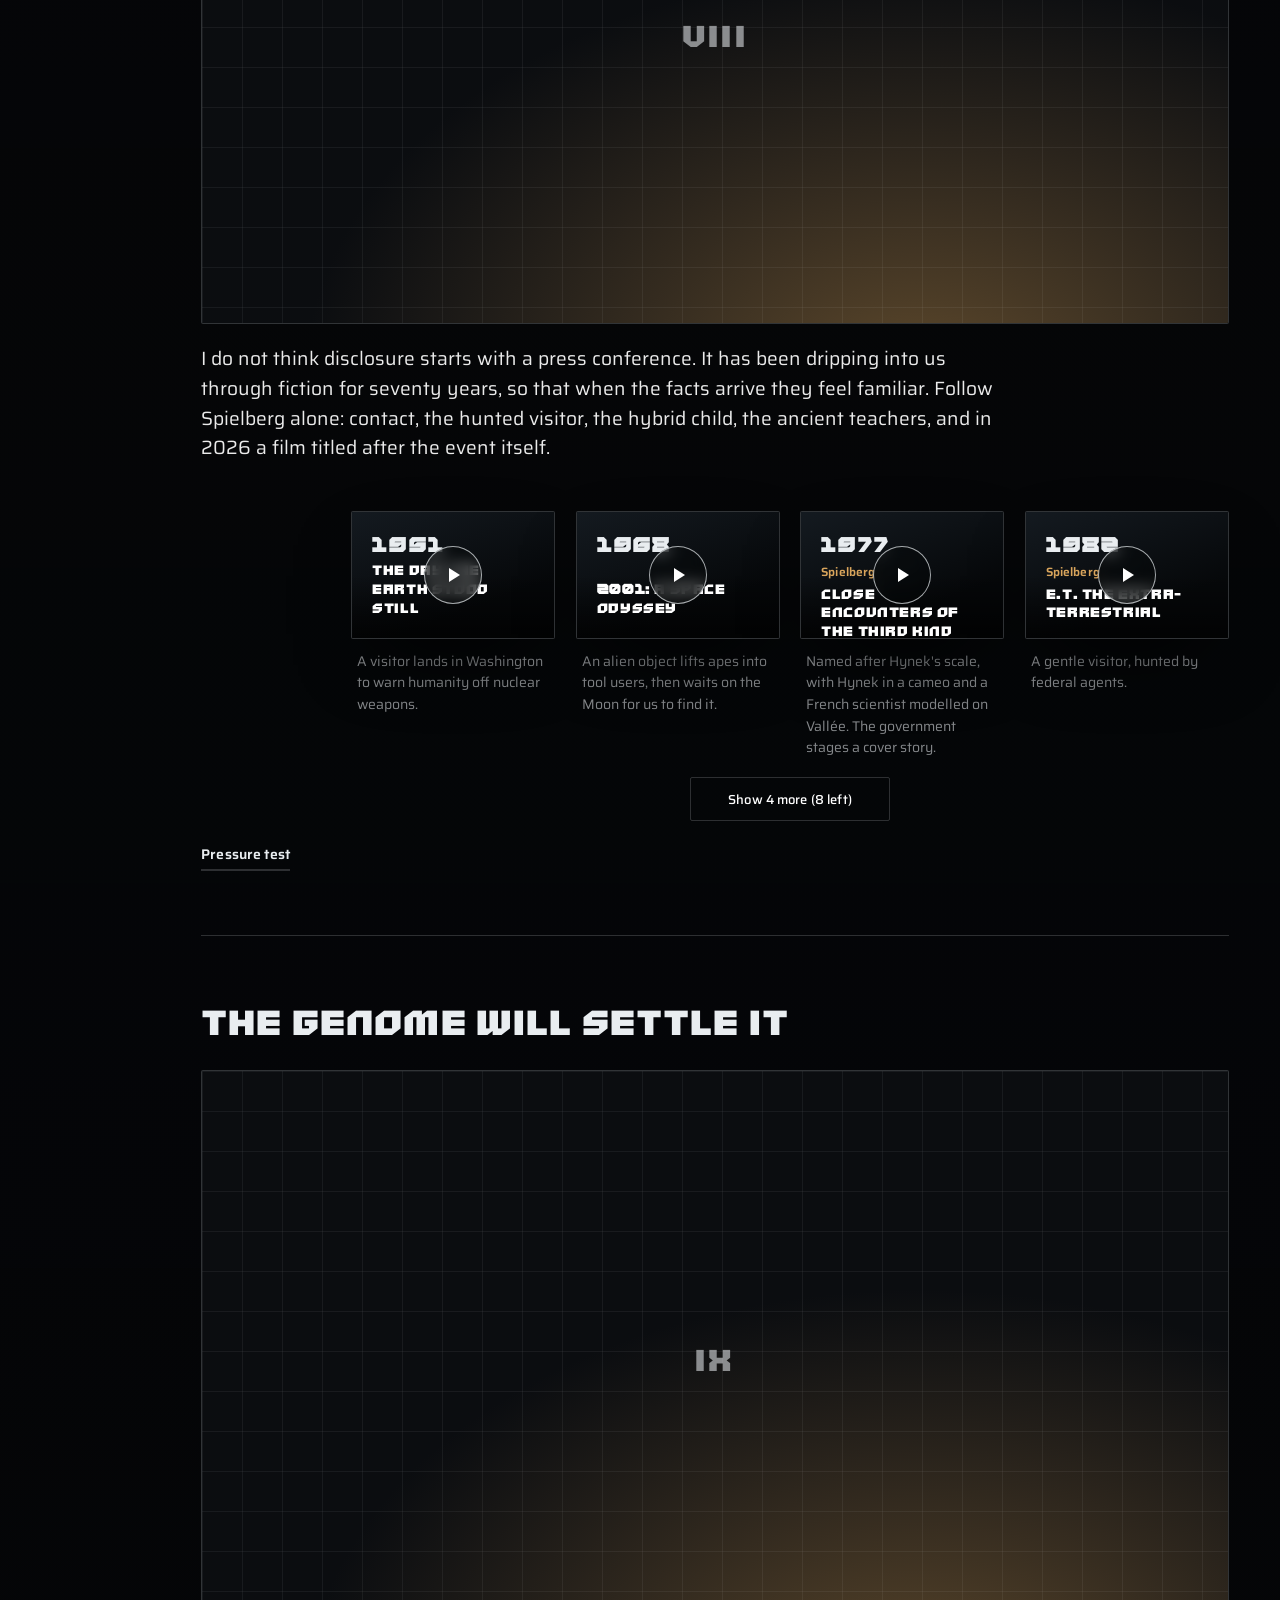
==== commit 9dd31170: "Catchier link preview text Co-Authored-By: Claude Opus 5.5 <noreply@anthropic.com> Claude-Session: h" ====
--- a/index.html
+++ b/index.html
@@ -4,20 +4,20 @@
 <meta charset="utf-8">
 <meta name="viewport" content="width=device-width, initial-scale=1">
 <title>We Are Not Alone | by Keegan Selby</title>
-<meta name="description" content="The whole rabbit hole on one page. Sky gods, Roswell, the Tic Tac, Congress under oath, and what it could all mean. Watch the evidence, then read the pushback beside every claim.">
+<meta name="description" content="Ancient gods. Crashed saucers. Navy pilots. Sworn testimony. The government is finally talking. Go down the rabbit hole.">
 <meta name="theme-color" content="#050608">
 <link rel="icon" href="favicon.svg" type="image/svg+xml">
 <link rel="apple-touch-icon" href="apple-touch-icon.png">
 <meta property="og:type" content="website">
 <meta property="og:title" content="We Are Not Alone | by Keegan Selby">
-<meta property="og:description" content="The whole rabbit hole on one page. Sky gods, Roswell, the Tic Tac, Congress under oath, and what it could all mean.">
+<meta property="og:description" content="Ancient gods. Crashed saucers. Navy pilots. Sworn testimony. The government is finally talking. Go down the rabbit hole.">
 <meta property="og:url" content="https://wearenotalone.vercel.app/">
 <meta property="og:image" content="https://d8j0ntlcm91z4.cloudfront.net/user_3JmN8ceS5QkrfG5ooFzPEFDS1rx/hf_20261113_234045_c1c73f6f-dc82-41bf-ab2f-fc8fd5fc3b9c.png">
 <meta property="og:image:width" content="1344">
 <meta property="og:image:height" content="752">
 <meta name="twitter:card" content="summary_large_image">
 <meta name="twitter:title" content="We Are Not Alone | by Keegan Selby">
-<meta name="twitter:description" content="The whole rabbit hole on one page. Sky gods, Roswell, the Tic Tac, Congress under oath, and what it could all mean.">
+<meta name="twitter:description" content="Ancient gods. Crashed saucers. Navy pilots. Sworn testimony. The government is finally talking. Go down the rabbit hole.">
 <meta name="twitter:image" content="https://d8j0ntlcm91z4.cloudfront.net/user_3JmN8ceS5QkrfG5ooFzPEFDS1rx/hf_20261113_234045_c1c73f6f-dc82-41bf-ab2f-fc8fd5fc3b9c.png">
 <link rel="preload" href="fonts/cyberform.woff2" as="font" type="font/woff2" crossorigin>
 <link rel="preload" href="fonts/nexus.woff2" as="font" type="font/woff2" crossorigin>
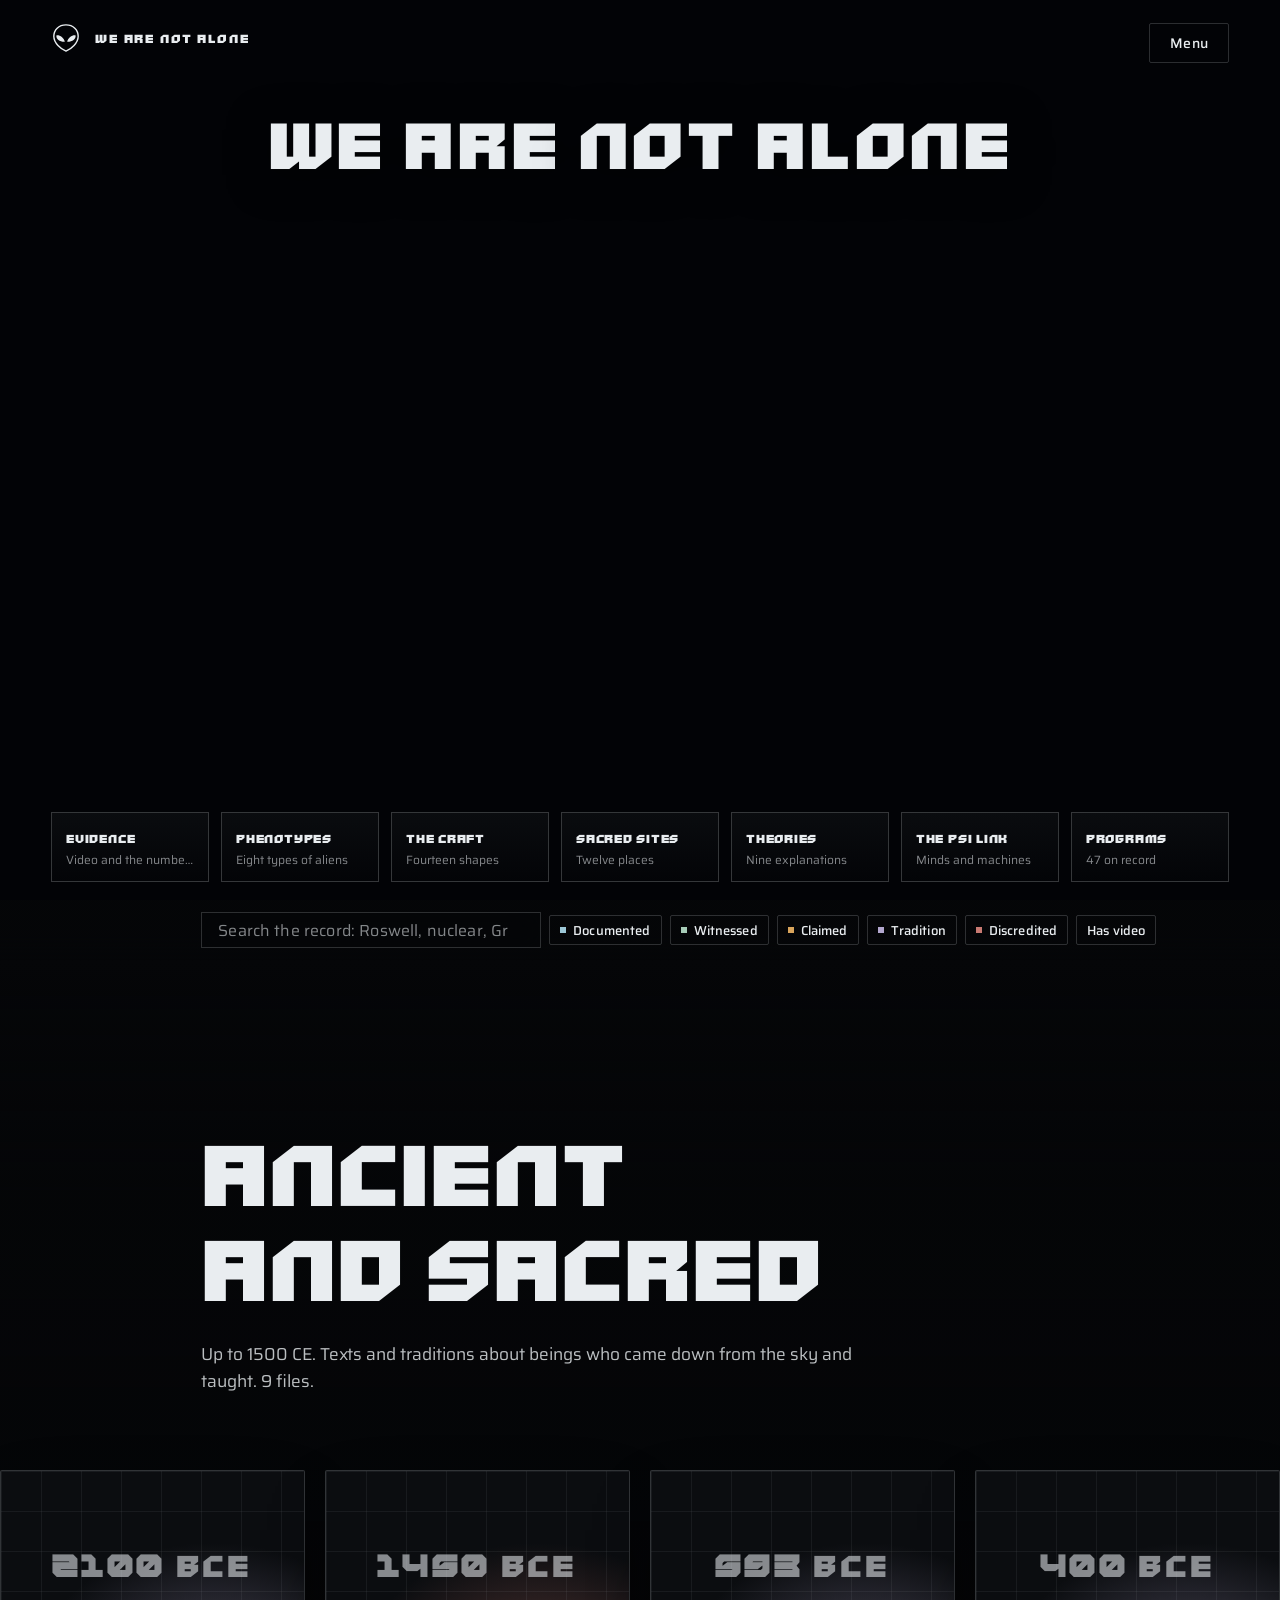
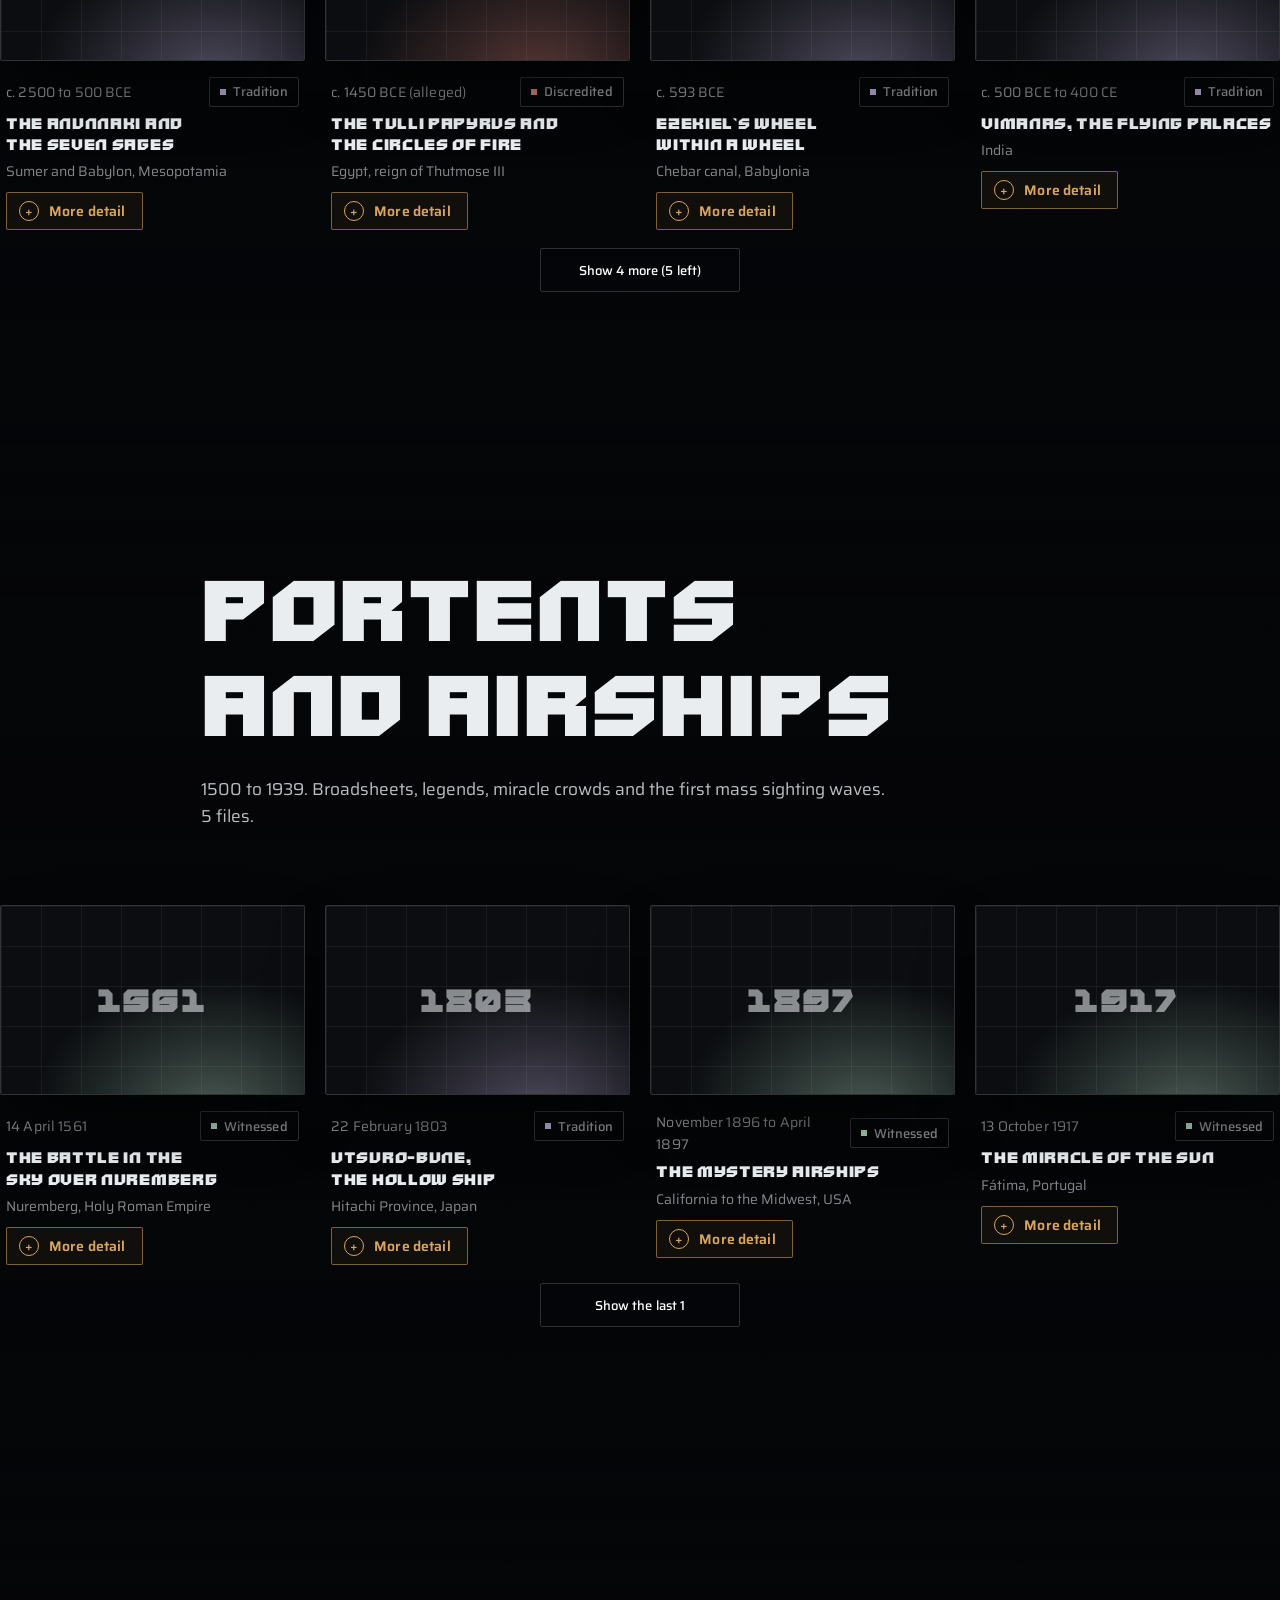
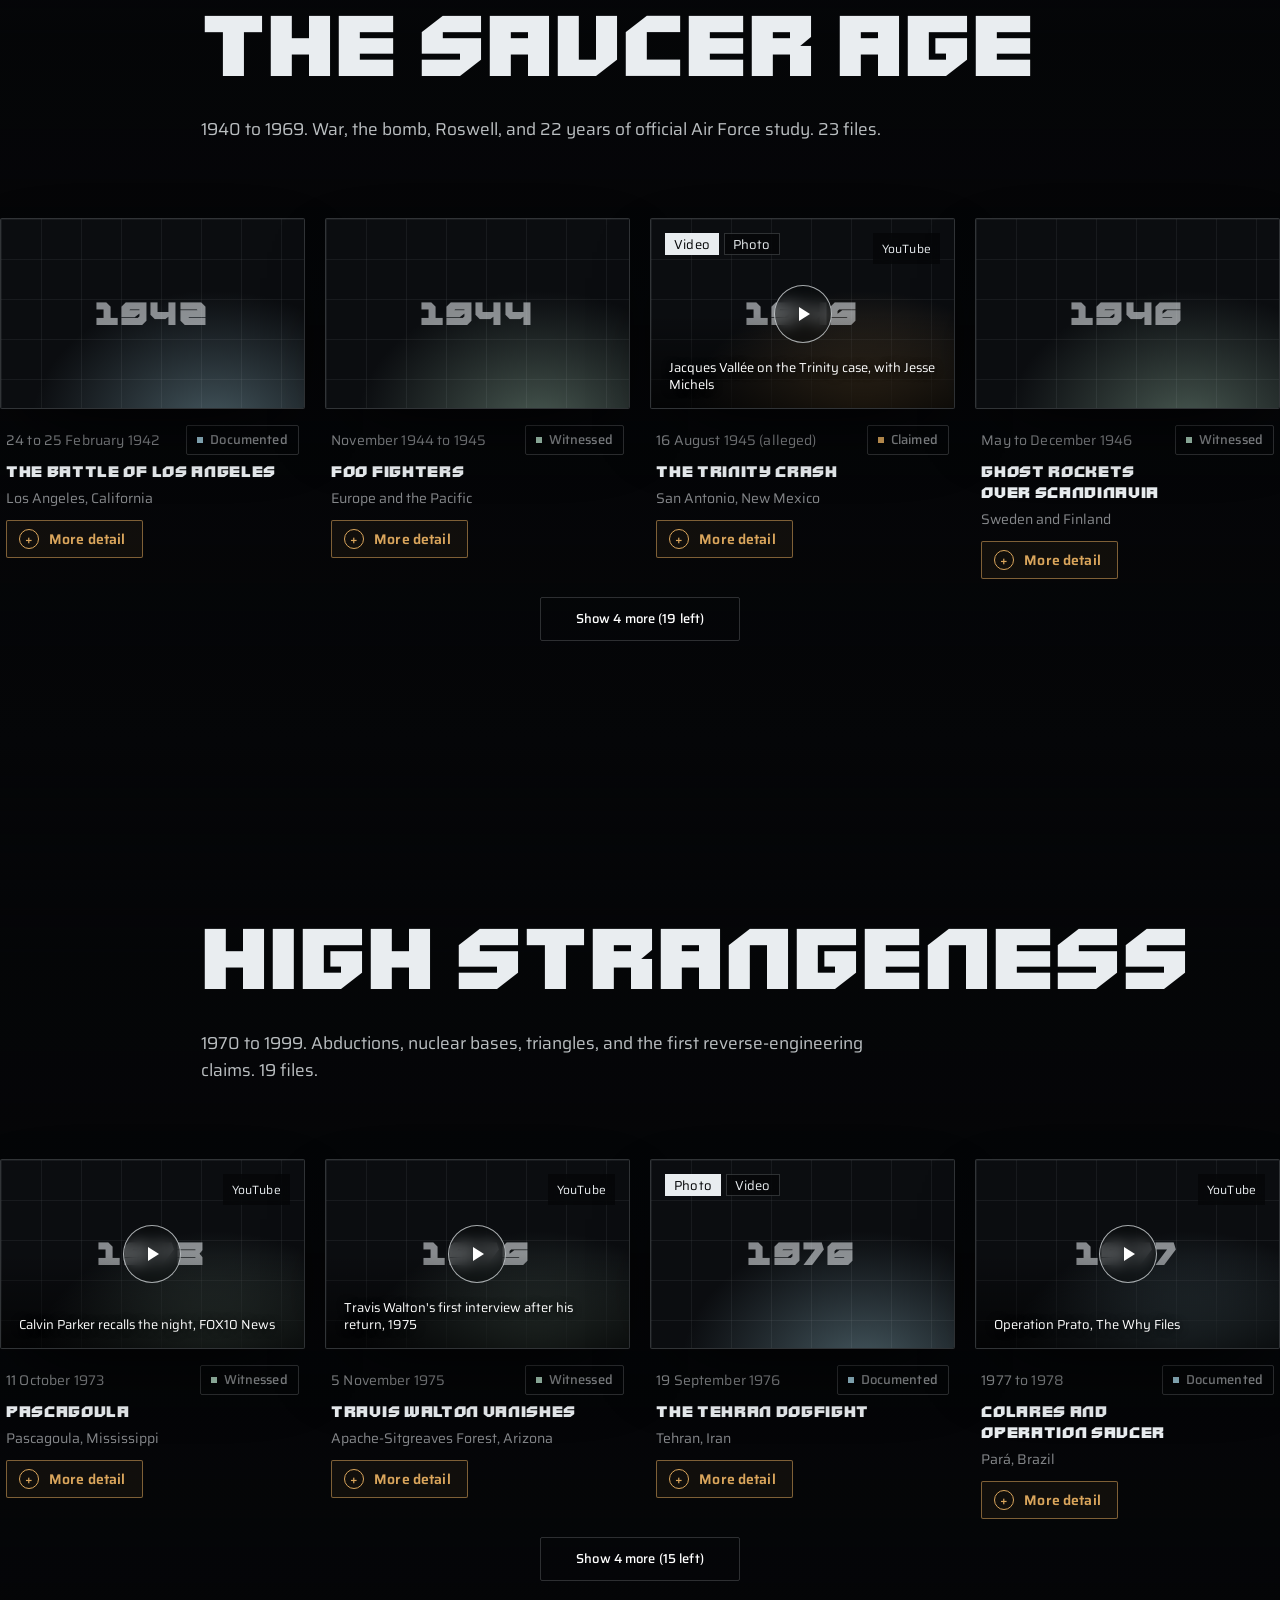
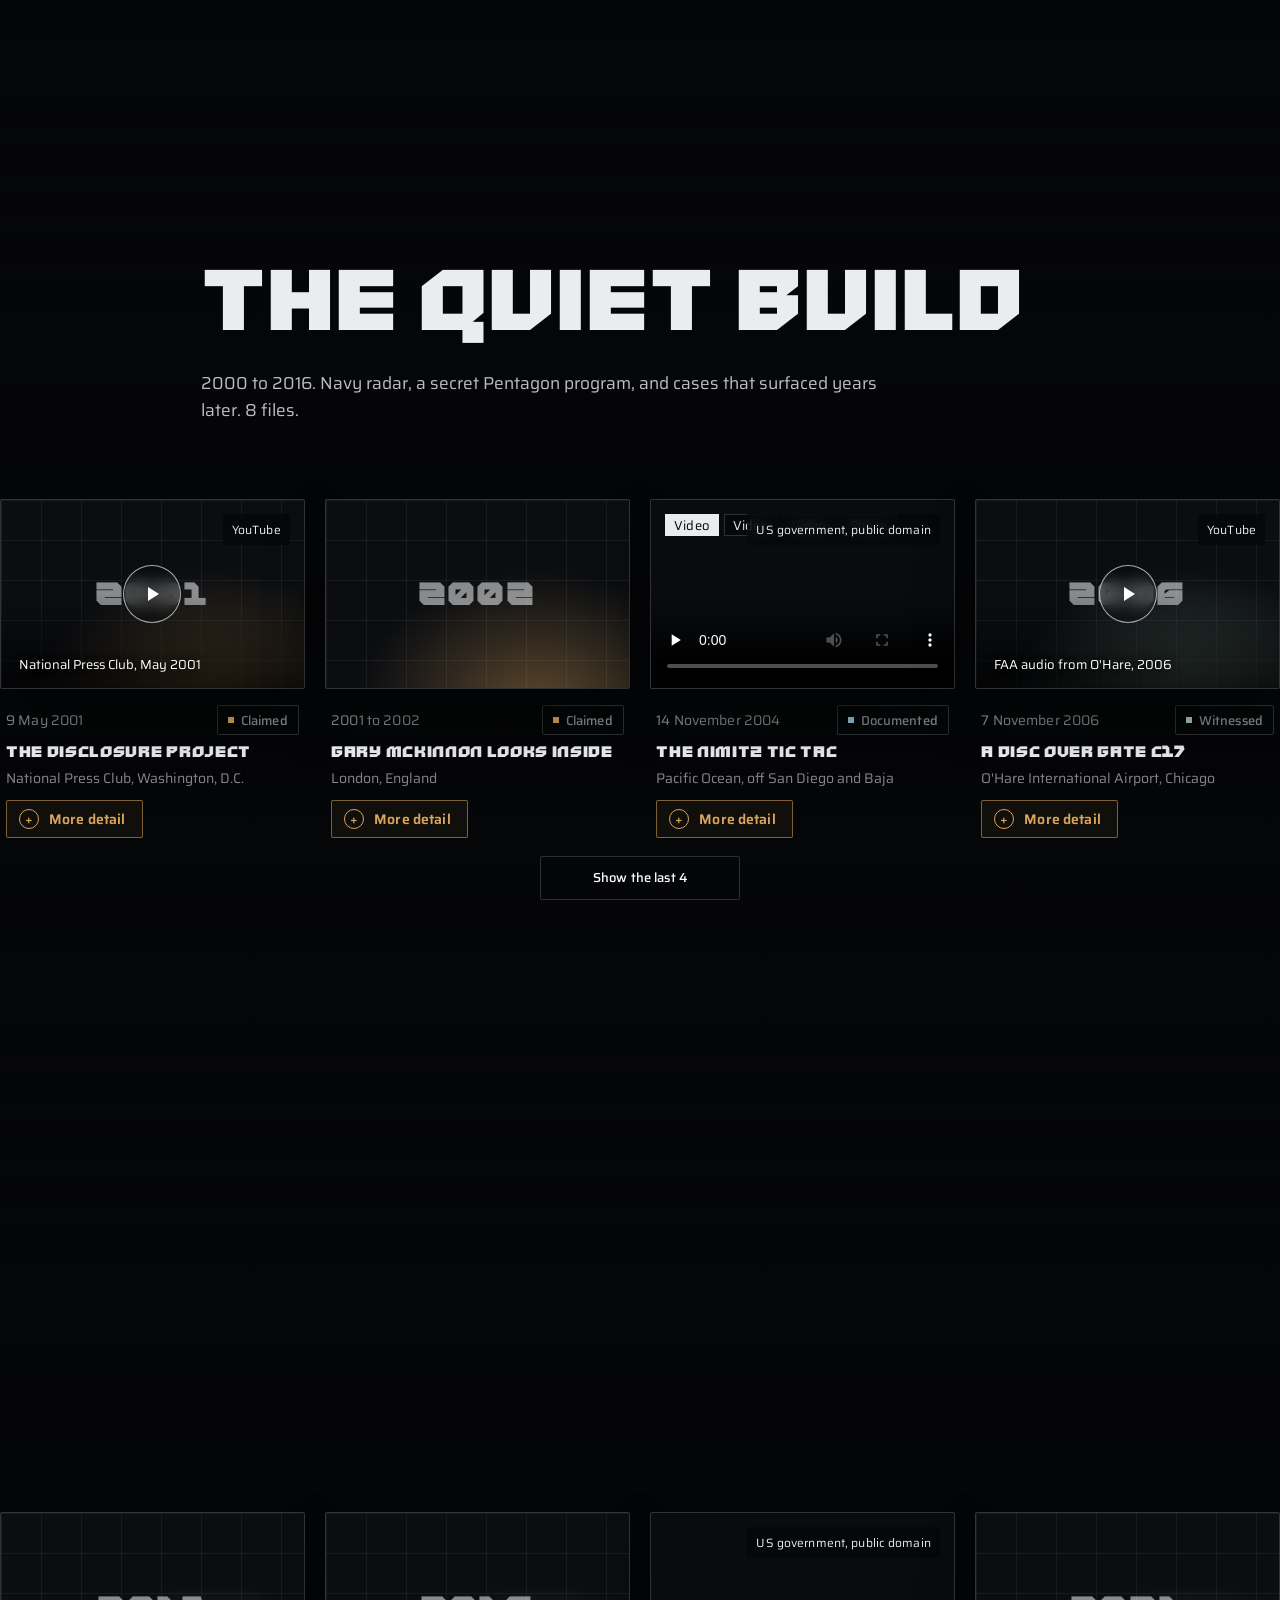
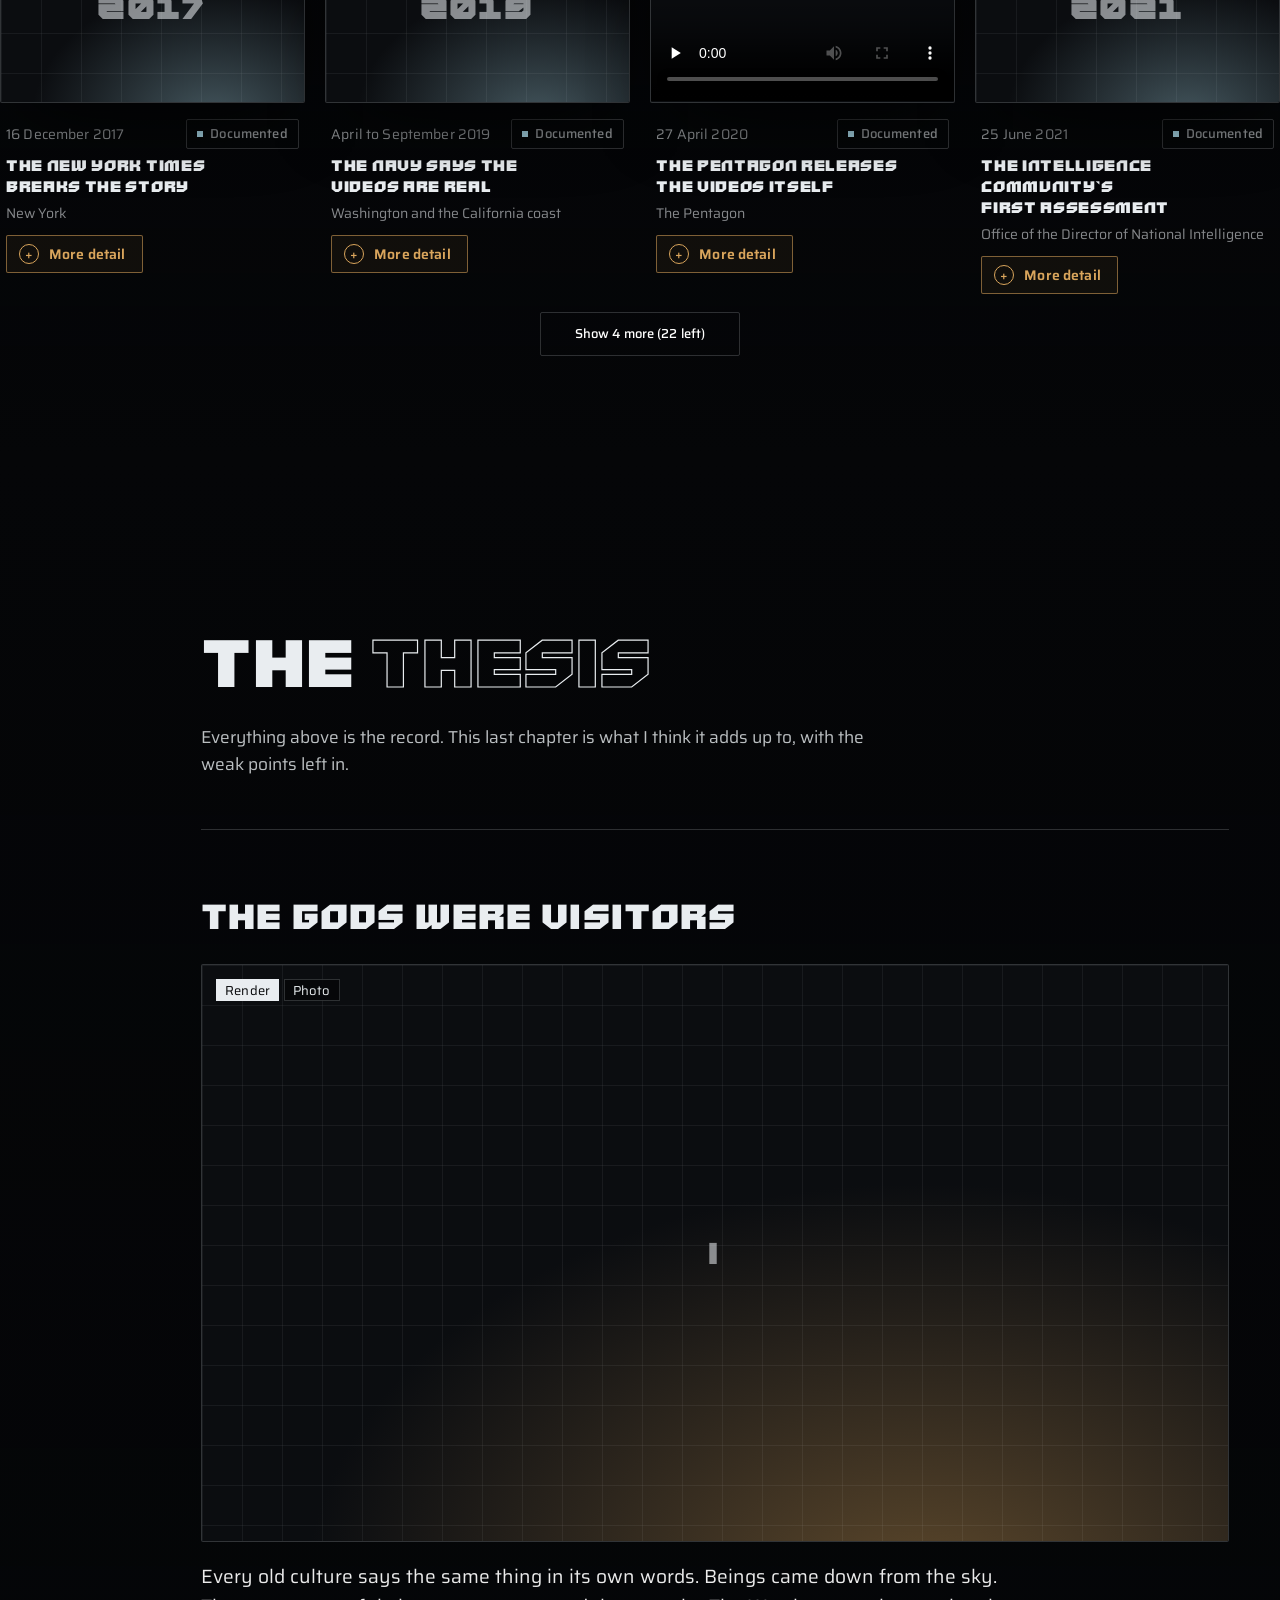
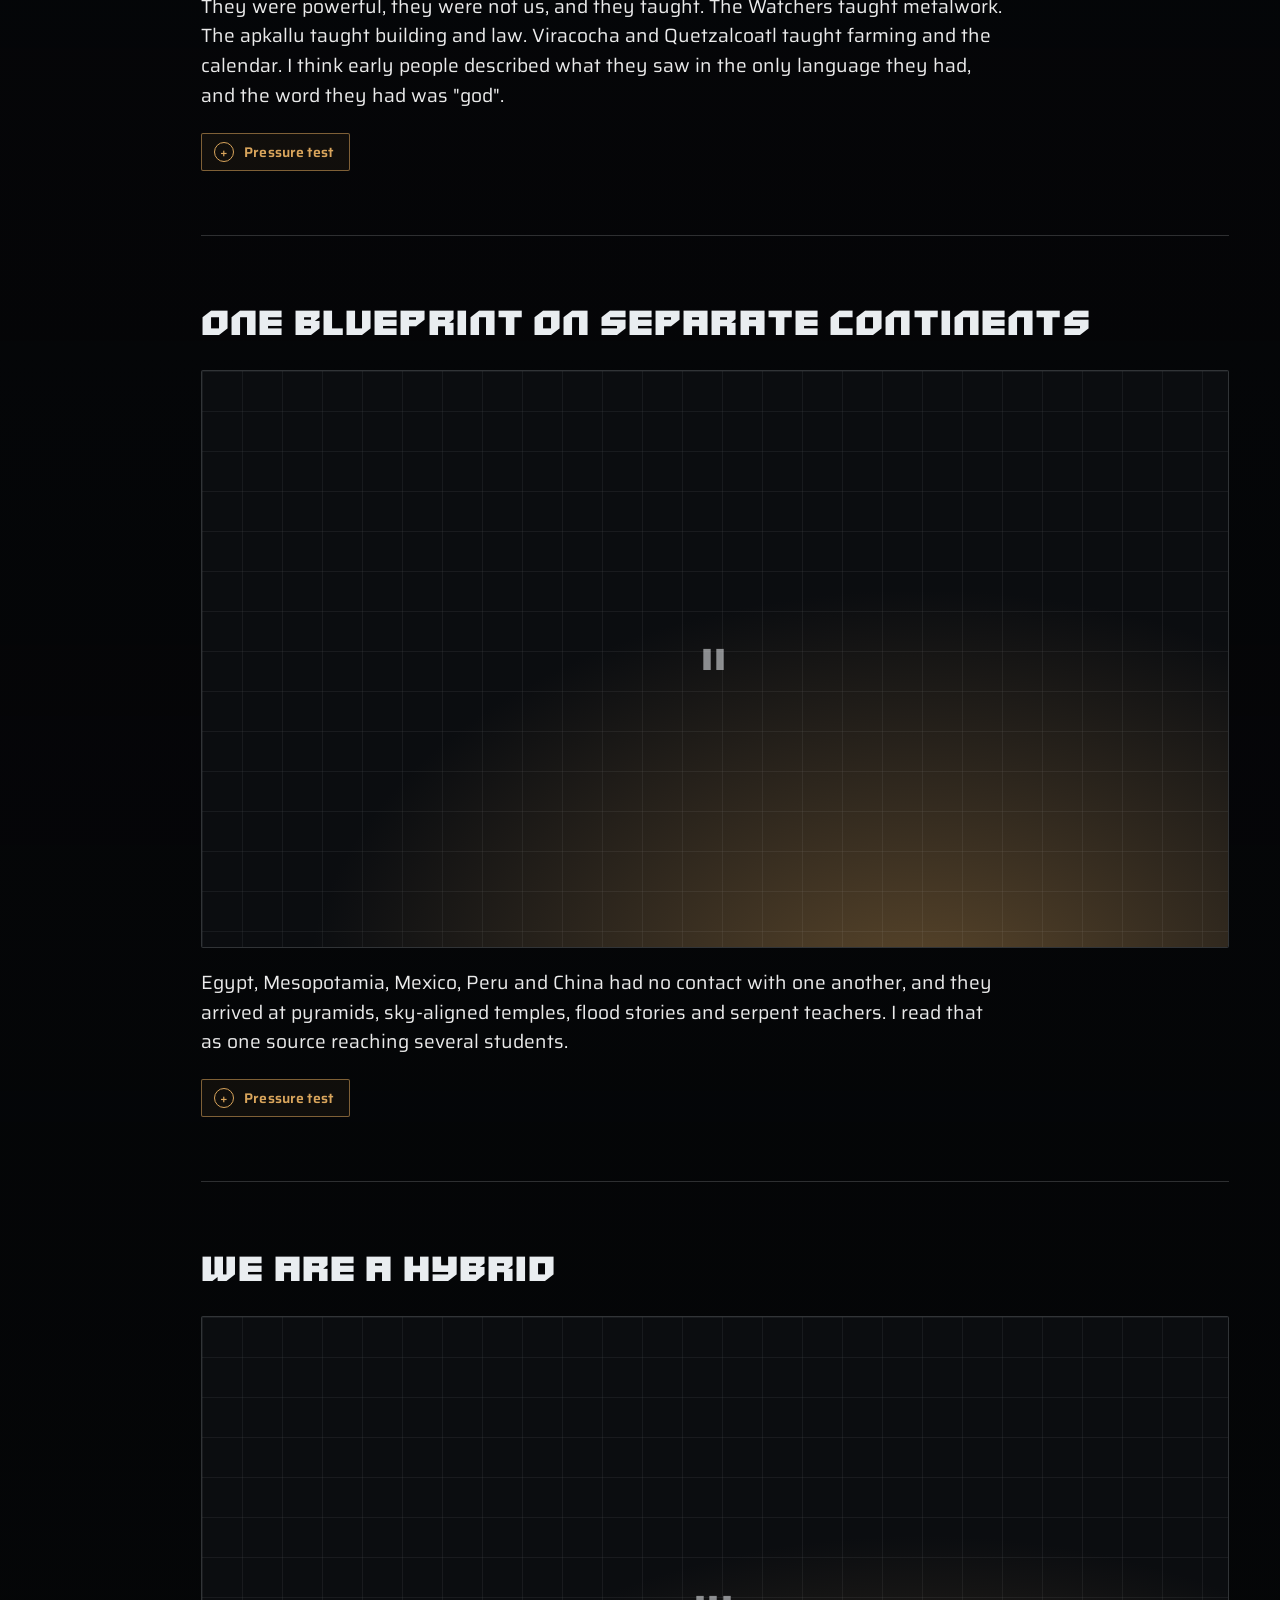
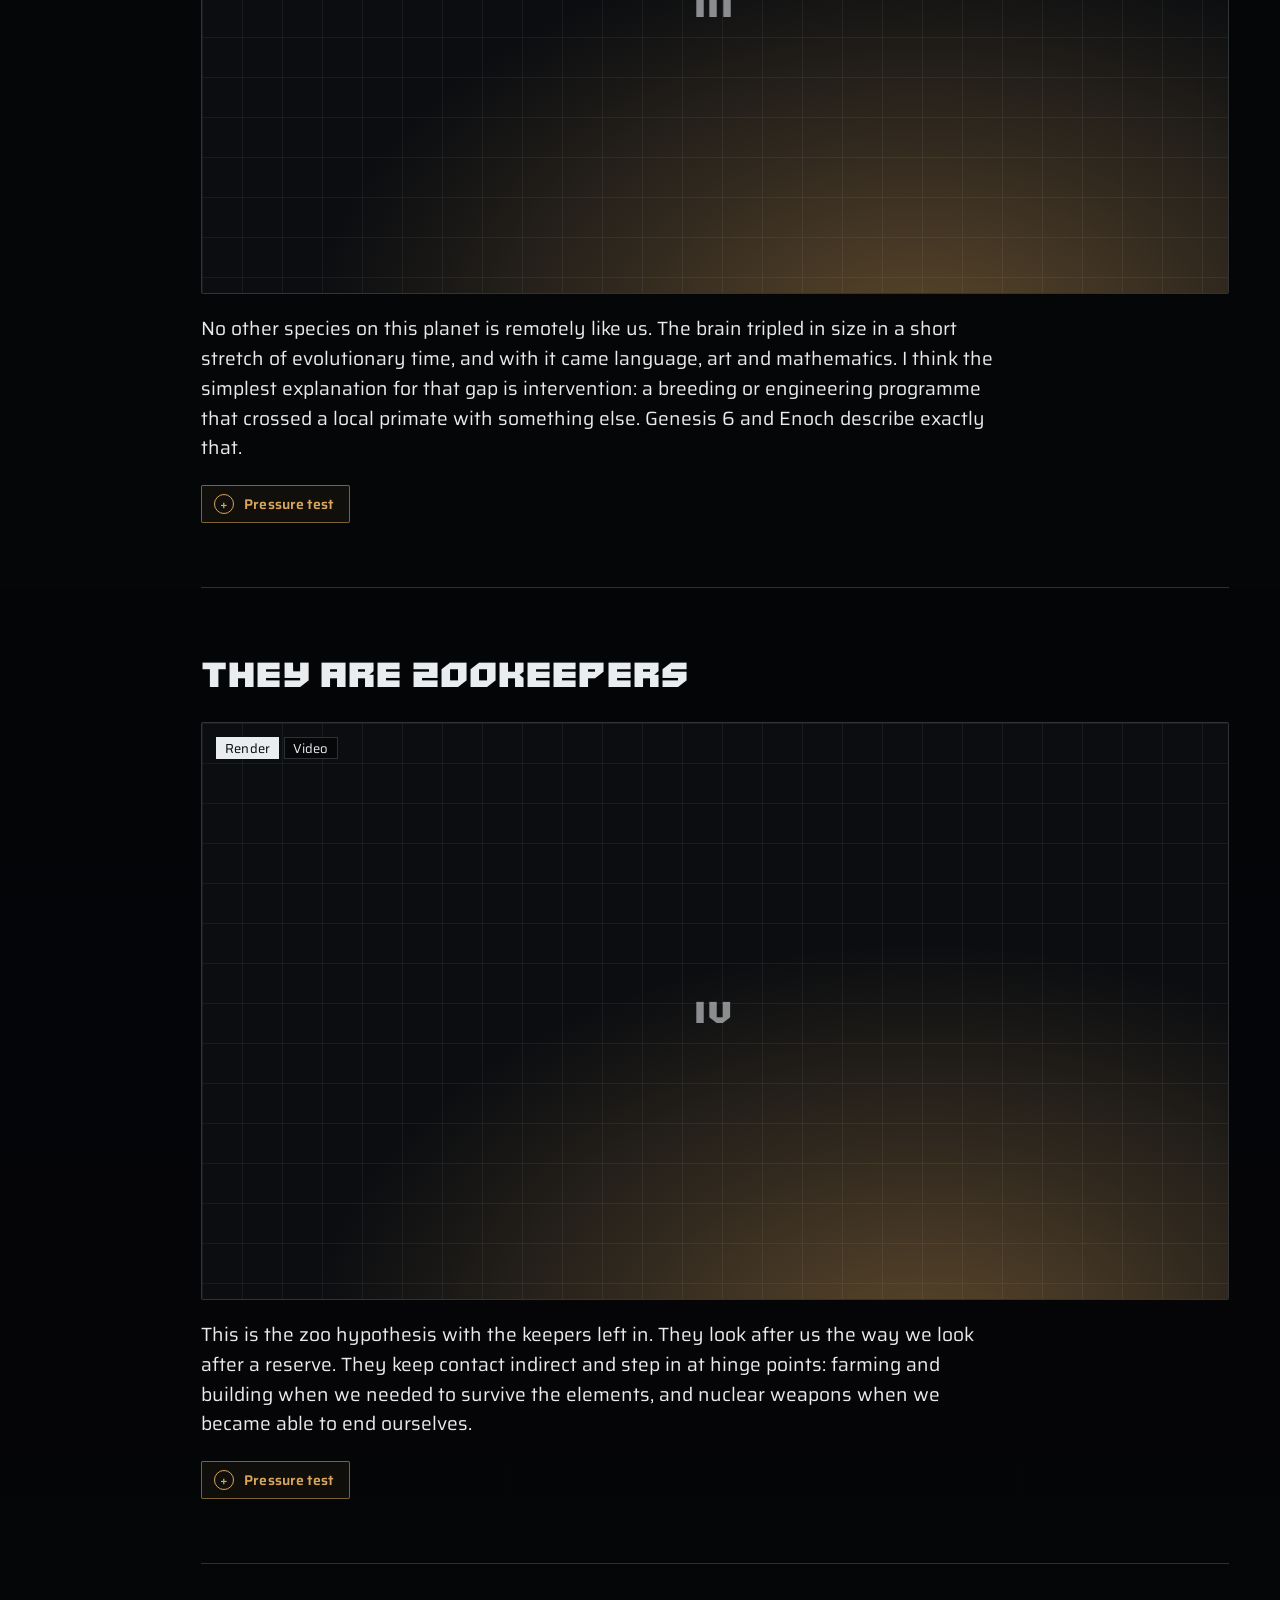
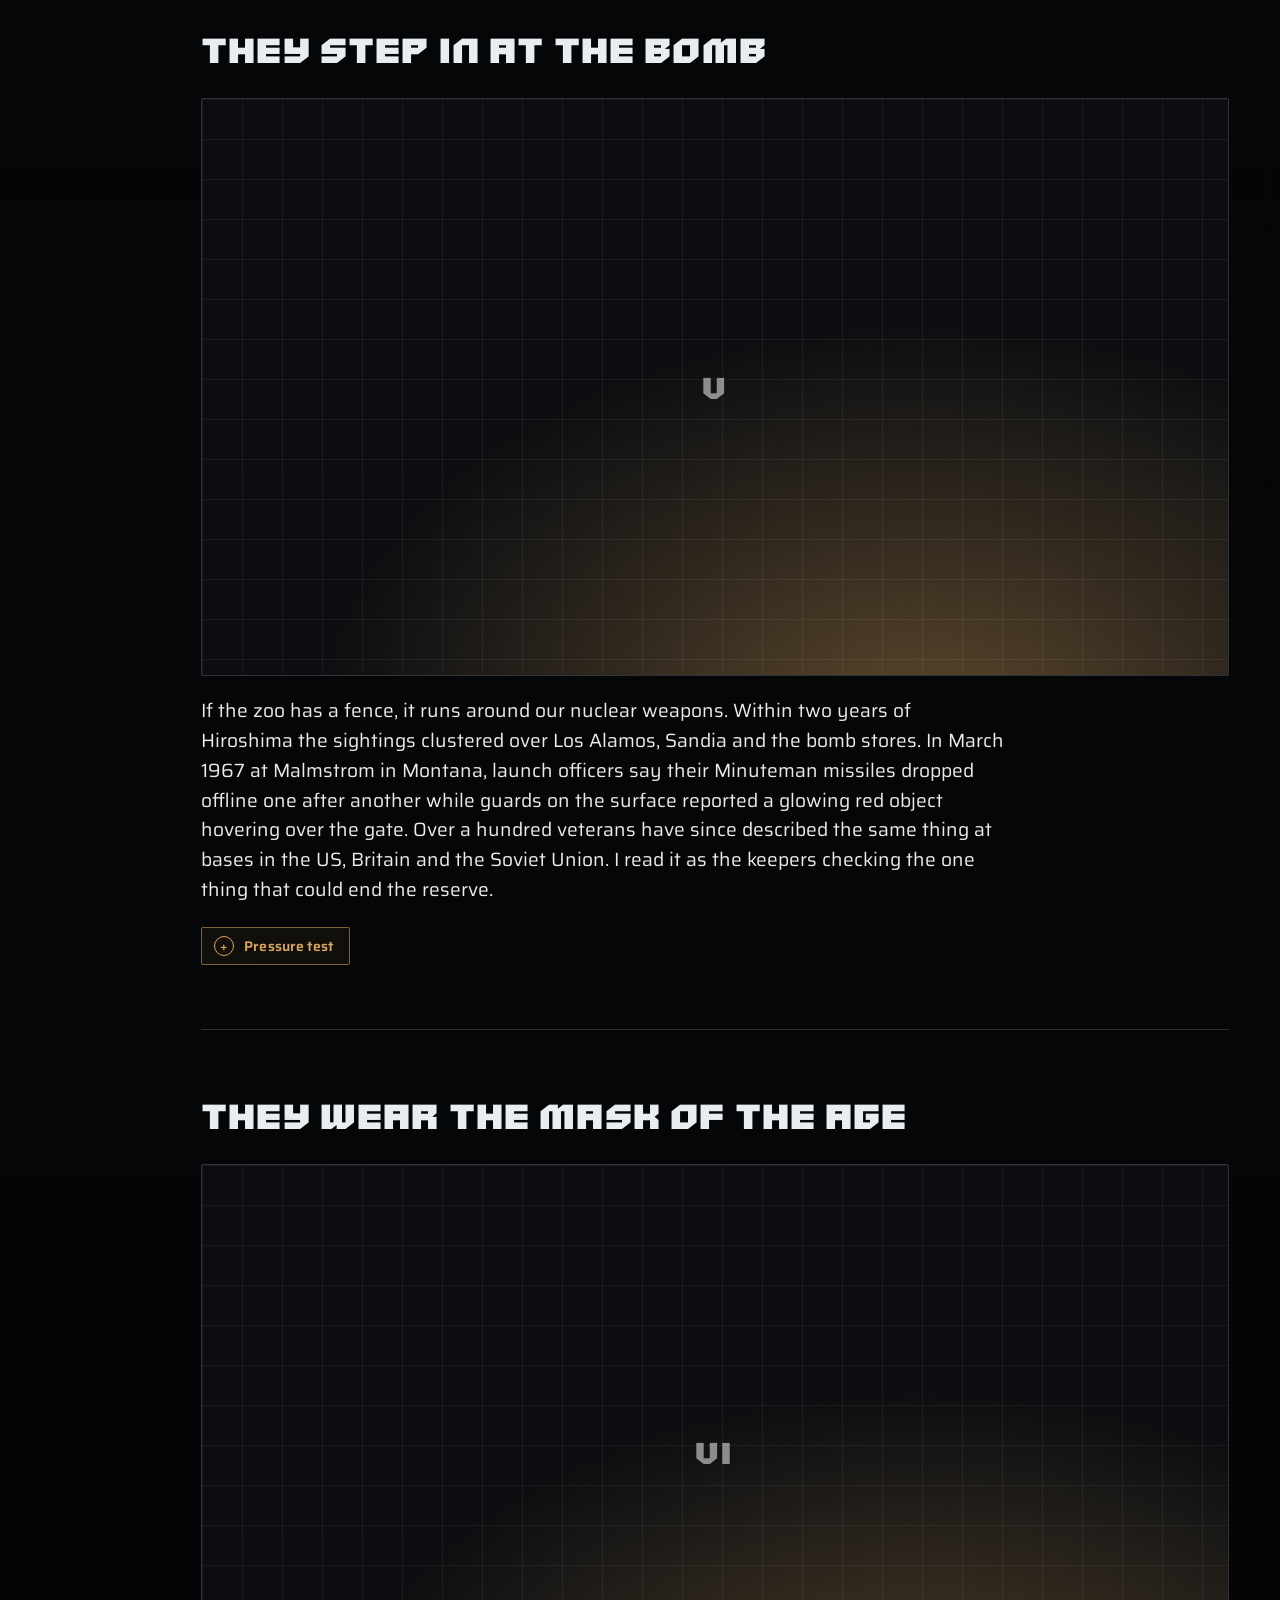
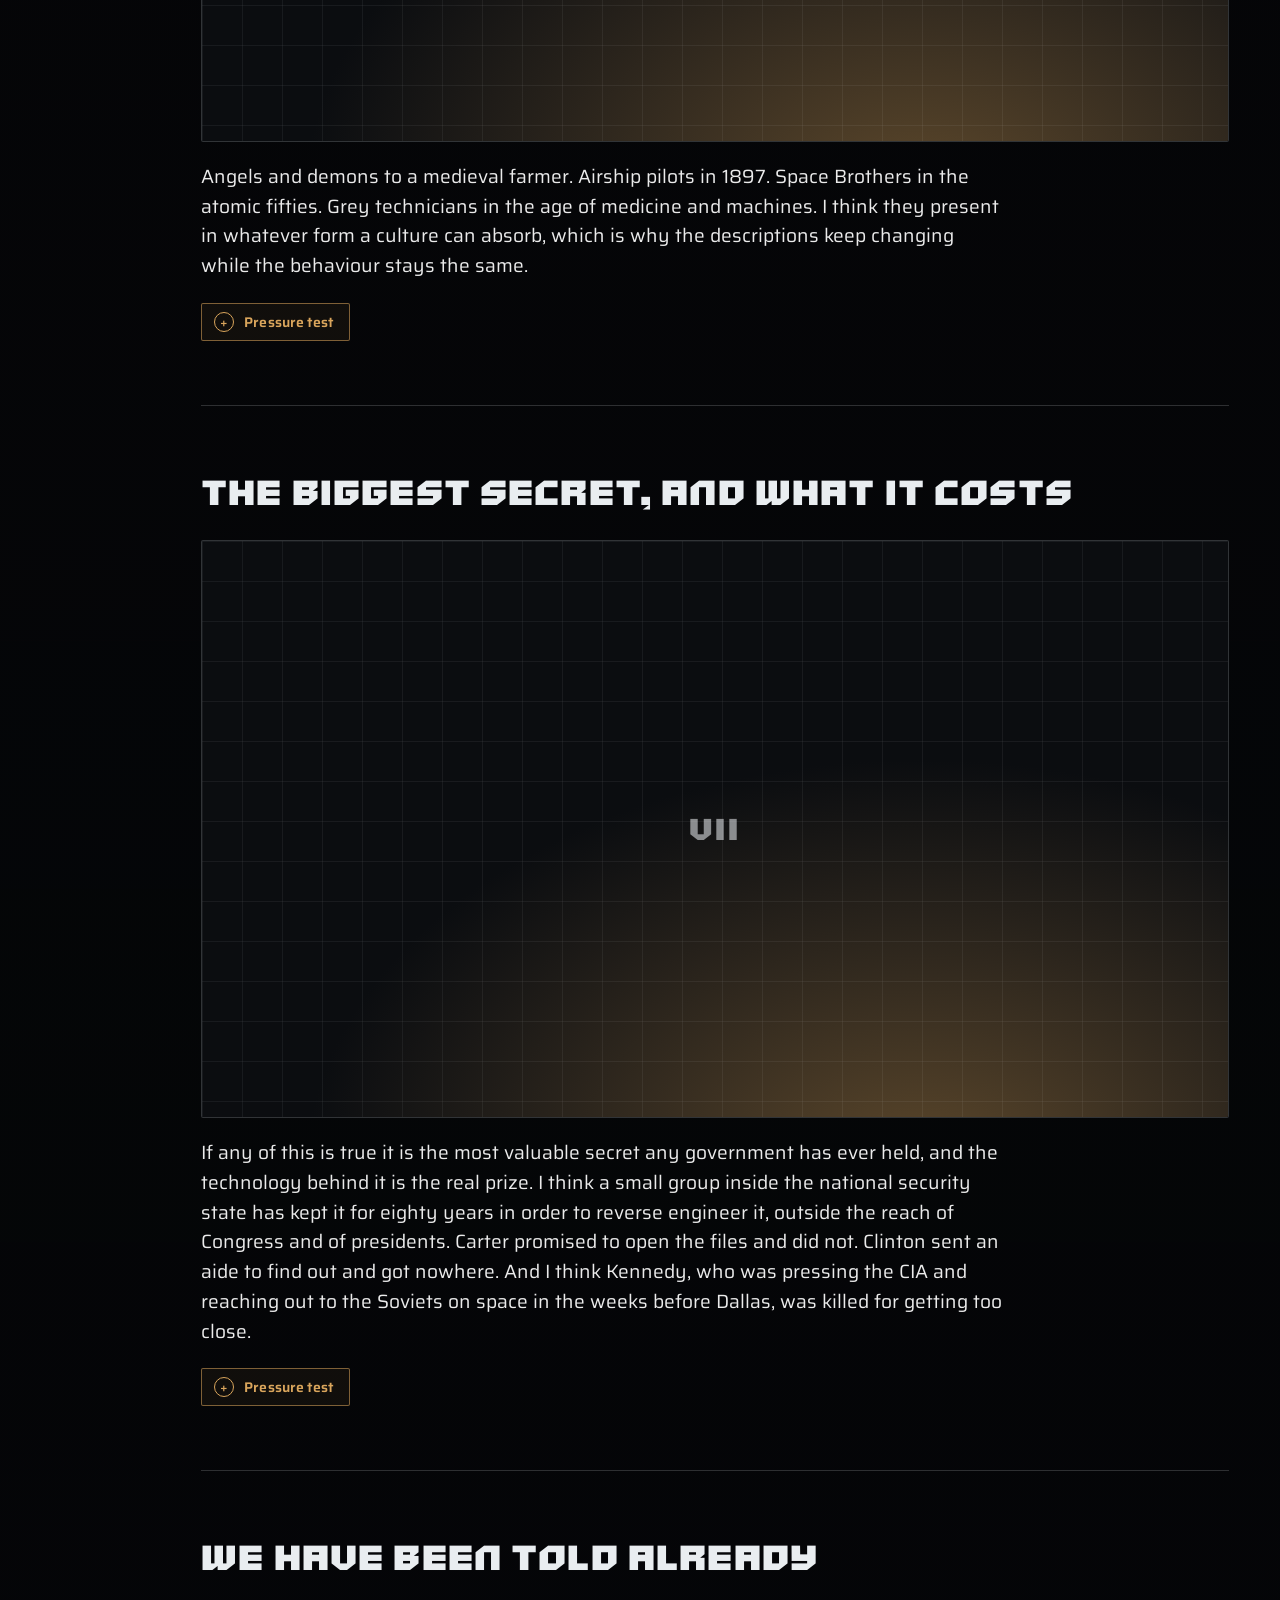
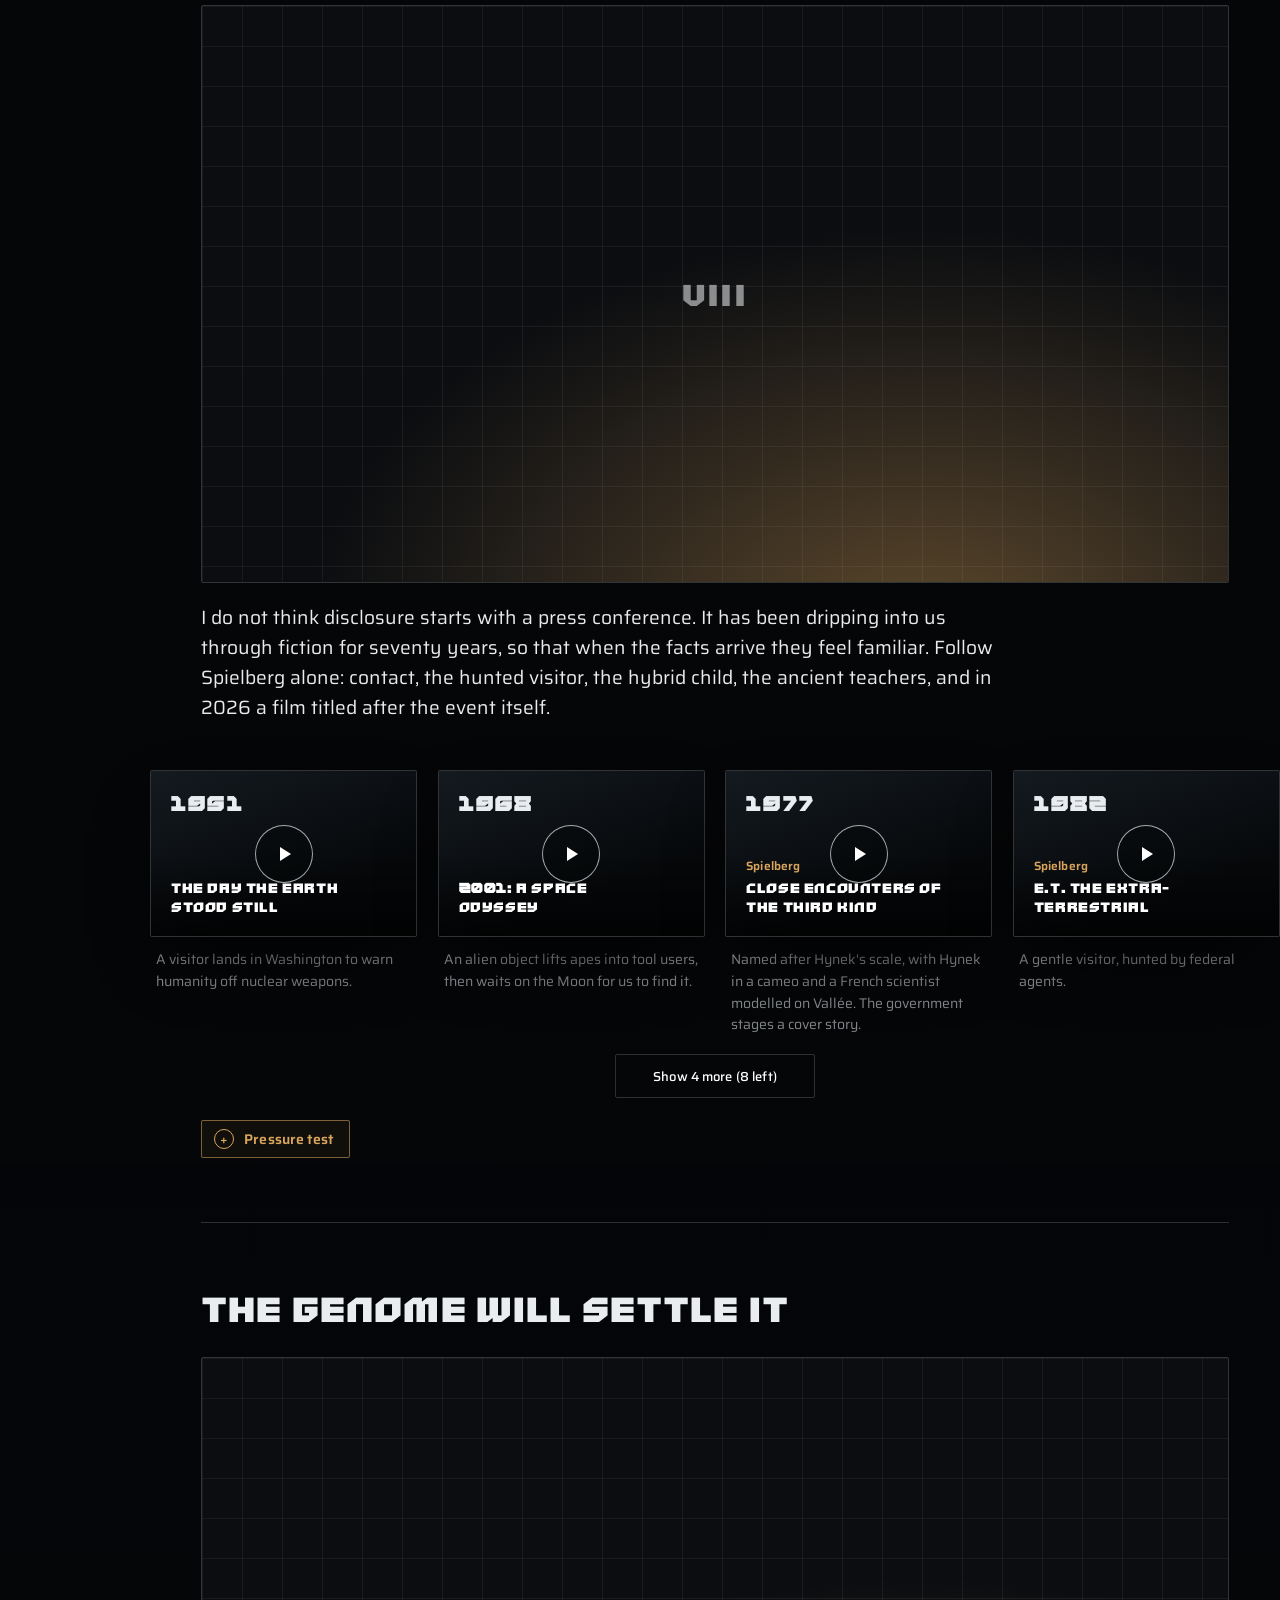
==== commit 53c80b5d: "Phenotype field guide with lore, clear More detail cues, cursor above popups, layout polish Co-Autho" ====
--- a/index.html
+++ b/index.html
@@ -51,7 +51,7 @@
 </section>
 
 <section class="scene" id="footage" data-name="Footage"><div class="bg" data-bg="footage"></div><div class="veil"></div>
-  <div class="inner"><div class="headrow"><div><h2 class="mega">The <em>footage</em></h2></div><p class="lede">Military video the US government has released, and the clips Congress has been shown. Drag the reel.</p></div></div>
+  <div class="inner"><div class="headrow"><div><h2 class="mega">The <em>footage</em></h2></div><p class="lede">Military video the US government has released, and the clips Congress has been shown.</p></div></div>
   <div id="reel"></div>
 </section>
 
@@ -81,7 +81,9 @@
 
 <section class="scene" id="beings" data-name="Beings"><div class="bg" data-bg="beings"></div><div class="veil"></div>
   <div class="inner"><div class="headrow"><div><h2 class="mega">The <em>phenotypes</em></h2></div><p class="lede"><b class="what">Types of aliens.</b> The eight kinds of beings witnesses describe most often, standing side by side at their reported heights. Pick one to open its file.</p></div>
-    <div class="lineup" id="lineup"></div></div>
+    <div class="lineup" id="lineup"></div>
+    <p class="hint">Click any figure for more detail</p>
+    <h3 class="sub">Field guide</h3><div class="profiles" id="profiles"></div></div>
 </section>
 
 <section class="scene" id="craft" data-name="Craft"><div class="bg" data-bg="craft"></div><div class="veil"></div>
--- a/style.css
+++ b/style.css
@@ -728,3 +728,71 @@
 .pg:hover{border-color:rgba(233,237,240,.7)}
 body[data-v]:not([data-v=""]) .pager{--railw:0px}
 @media (max-width:700px){.pager{grid-template-columns:1fr}.pg.prev{order:2;height:110px}}
+
+/* ── phenotype field guide ── */
+.profiles{display:grid;gap:clamp(40px,6vw,90px);margin-top:10px}
+.prof{display:grid;grid-template-columns:minmax(0,1fr) minmax(0,1.15fr);gap:clamp(22px,4vw,60px);align-items:center}
+.prof.flip .prof-img{order:2}
+.prof-img{position:relative;aspect-ratio:4/3;overflow:hidden;border:1px solid var(--line);background:#090b0e}
+.prof-img img{width:100%;height:100%;object-fit:cover;transition:transform 1.4s var(--ease)}
+.prof:hover .prof-img img{transform:scale(1.04)}
+.prof-img .ai{top:auto;bottom:12px}
+.prof-tag{font:500 13px var(--body);letter-spacing:.06em;text-transform:uppercase;color:var(--hot)}
+.prof h3{font:400 clamp(30px,3.6vw,56px)/1 var(--mega);text-transform:uppercase;margin:8px 0 6px}
+.prof .aka{color:var(--dim);font-size:15px;font-style:italic}
+.prof-facts{display:grid;grid-template-columns:auto 1fr;gap:6px 18px;margin:18px 0;padding:14px 0;border-top:1px solid var(--line);border-bottom:1px solid var(--line);font-size:15px}
+.prof-facts dt{font-weight:600;color:var(--ice)}
+.prof .lore{font-size:clamp(16px,1.2vw,18px);line-height:1.6}
+.prof .lore2{margin-top:12px;color:rgba(233,237,240,.75);border-left:2px solid var(--hot);padding-left:14px}
+.prof details{margin-top:16px}
+.prof summary{list-style:none;display:inline-flex}
+.prof summary::-webkit-details-marker{display:none}
+.prof details .rowbody{grid-template-columns:1fr 1fr;padding-top:14px}
+@media (max-width:860px){.prof{grid-template-columns:1fr}.prof.flip .prof-img{order:0}.prof details .rowbody{grid-template-columns:1fr}}
+
+dialog.dos,dialog.dos *{cursor:none}
+@media (hover:none){dialog.dos,dialog.dos *{cursor:auto}}
+
+/* ── make "there is more behind this" obvious ── */
+.open{display:inline-flex;align-items:center;gap:10px;height:38px;padding:0 16px 0 12px;border:1px solid rgba(217,165,92,.55)!important;border-radius:2px;color:var(--hot);background:rgba(217,165,92,.06);font:600 14px var(--body);letter-spacing:.01em!important;transition:background .3s,color .3s,border-color .3s}
+.open::before{content:"+";display:grid;place-items:center;width:18px;height:18px;border:1px solid currentColor;border-radius:50%;font:500 14px/1 var(--body);transition:transform .4s var(--ease)}
+.open:hover,.pan[data-cur]:hover .open,.prof:hover .open{background:var(--hot);color:#050608;letter-spacing:.01em!important}
+.open:hover::before,.pan[data-cur]:hover .open::before,.prof:hover .open::before{transform:rotate(90deg)}
+details[open]>summary.open::before{content:"−"}
+.pan[data-cur],.prof{cursor:pointer}
+.pan[data-cur] .media{outline:1px solid transparent;transition:outline-color .4s}
+.pan[data-cur]:hover .media{outline-color:rgba(217,165,92,.6)}
+.prof:hover .prof-img{border-color:rgba(217,165,92,.6)}
+.prof .open{margin-top:20px}
+.hs::after{content:"+";position:absolute;left:50%;top:-6px;transform:translate(-50%,-100%);width:22px;height:22px;display:grid;place-items:center;border-radius:50%;border:1px solid var(--hot);color:var(--hot);font:500 15px/1 var(--body);background:rgba(5,6,8,.6);animation:beacon 2.4s ease-out infinite}
+.hs.you::after{display:none}
+.hs:hover::after{background:var(--hot);color:#050608}
+@keyframes beacon{0%{box-shadow:0 0 0 0 rgba(217,165,92,.55)}70%{box-shadow:0 0 0 12px rgba(217,165,92,0)}100%{box-shadow:0 0 0 0 rgba(217,165,92,0)}}
+.hint{text-align:center;color:var(--hot);font:500 14px var(--body);margin:18px 0 40px}
+.hint::before{content:"+";display:inline-grid;place-items:center;width:18px;height:18px;margin-right:10px;border:1px solid currentColor;border-radius:50%;font-size:13px}
+@media (prefers-reduced-motion:reduce){.hs::after{animation:none}}
+
+/* ── polish pass ── */
+.deck:has(>.grid-deck){padding-left:0;padding-right:0}
+.rows summary{grid-template-columns:118px 1fr auto 26px}
+.rows summary>.no{min-width:0}
+.rows summary:not(:has(.no)){grid-template-columns:1fr auto 26px}
+@media (max-width:720px){.rows summary{grid-template-columns:1fr 26px}}
+.pager{grid-template-columns:1fr 1fr}
+@media (max-width:640px){.pager{grid-template-columns:1fr}}
+.names button{transition:color .25s}
+.names button:hover{color:var(--hot)}
+.hint{margin:18px 0 10px}
+.view .sub{scroll-margin-top:90px}
+html{scroll-padding-top:80px}
+:focus-visible{outline:1px solid var(--hot);outline-offset:3px}
+@media (max-width:720px){
+ .rows summary,.rows summary:not(:has(.no)){grid-template-columns:1fr auto 20px;row-gap:8px}
+ .rows summary>.no{grid-column:1;grid-row:1}
+ .rows summary>.tag,.rows summary>.chip{grid-column:2;grid-row:1}
+ .rows summary::after{grid-column:3;grid-row:1}
+ .rows summary>h3{grid-column:1/-1;grid-row:2}
+}
+.orbcard>span.open{left:auto;right:clamp(20px,3vw,40px);bottom:clamp(18px,2.4vw,32px);display:inline-flex;gap:10px}
+.orbcard:hover .open{background:var(--hot);color:#050608}
+.depth{background:rgba(5,6,8,.72);backdrop-filter:blur(14px);-webkit-backdrop-filter:blur(14px);padding:10px 14px 10px 16px;border:1px solid var(--line)}
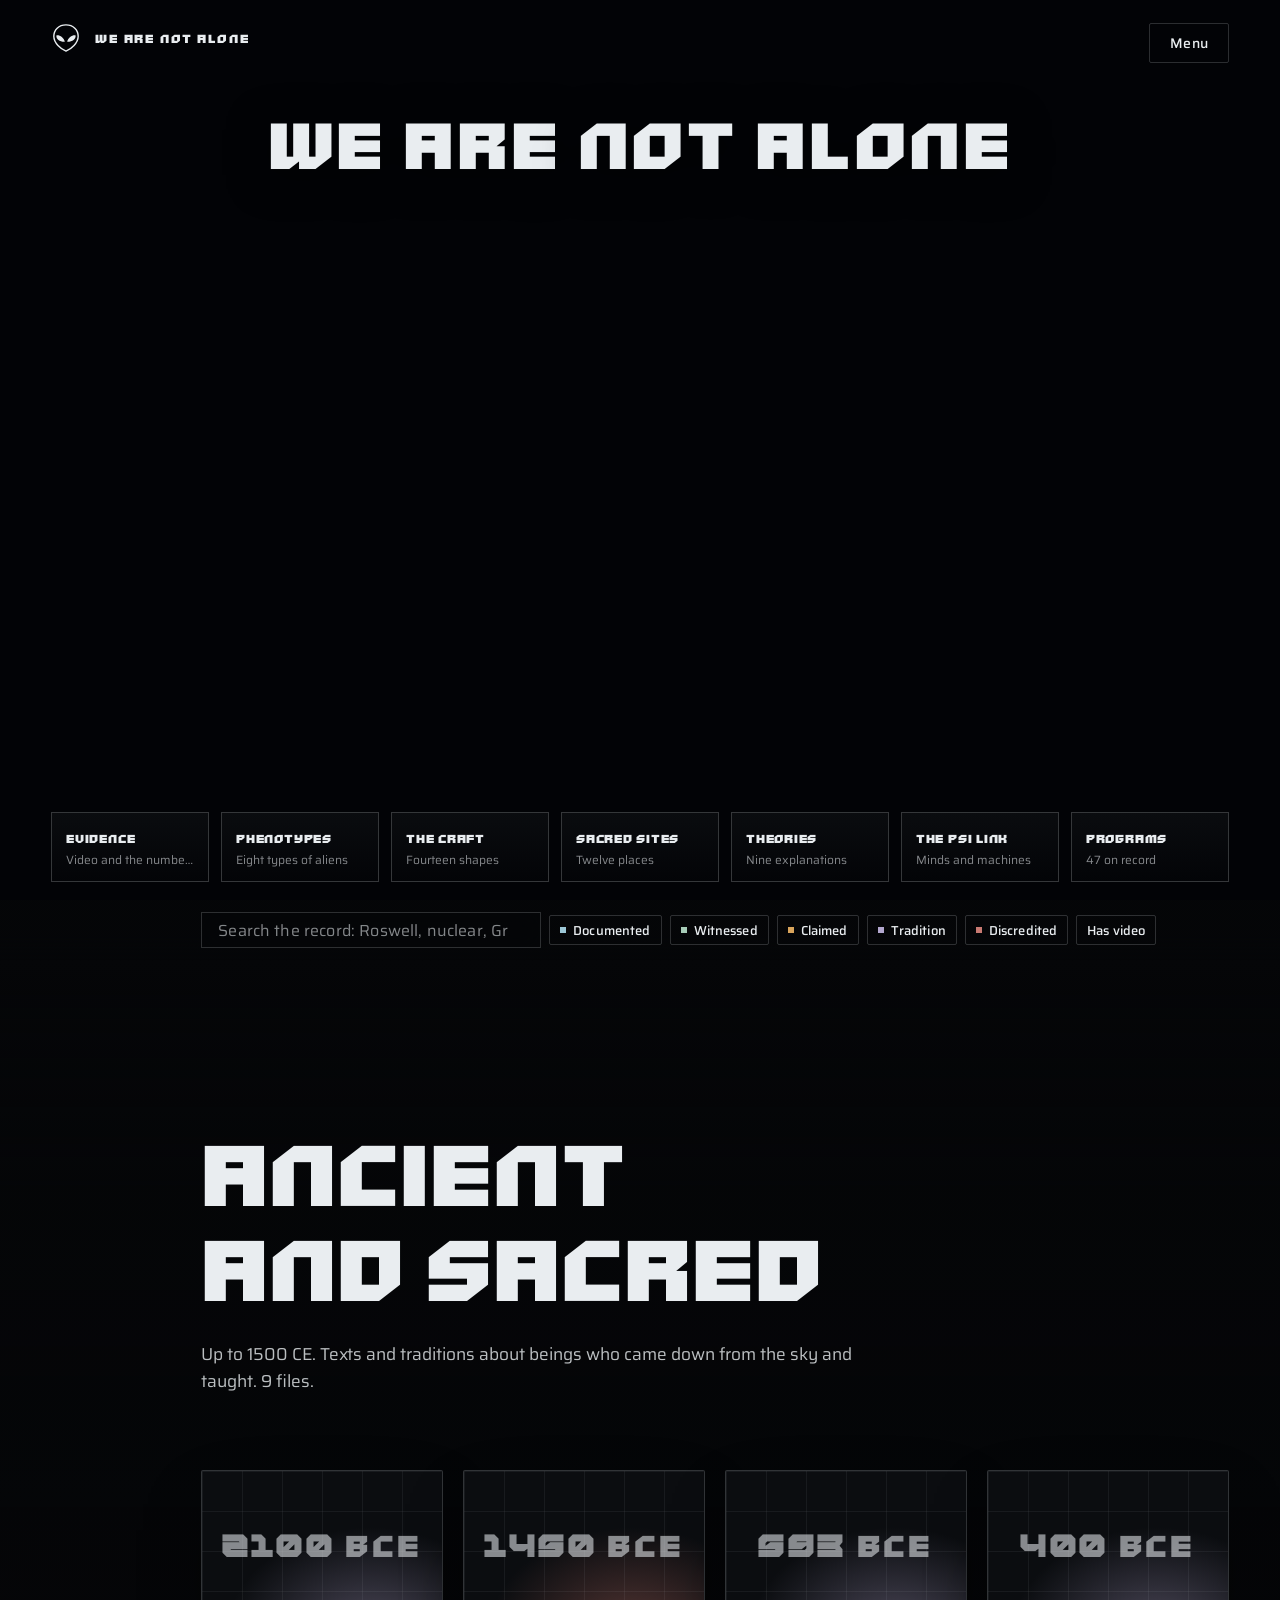
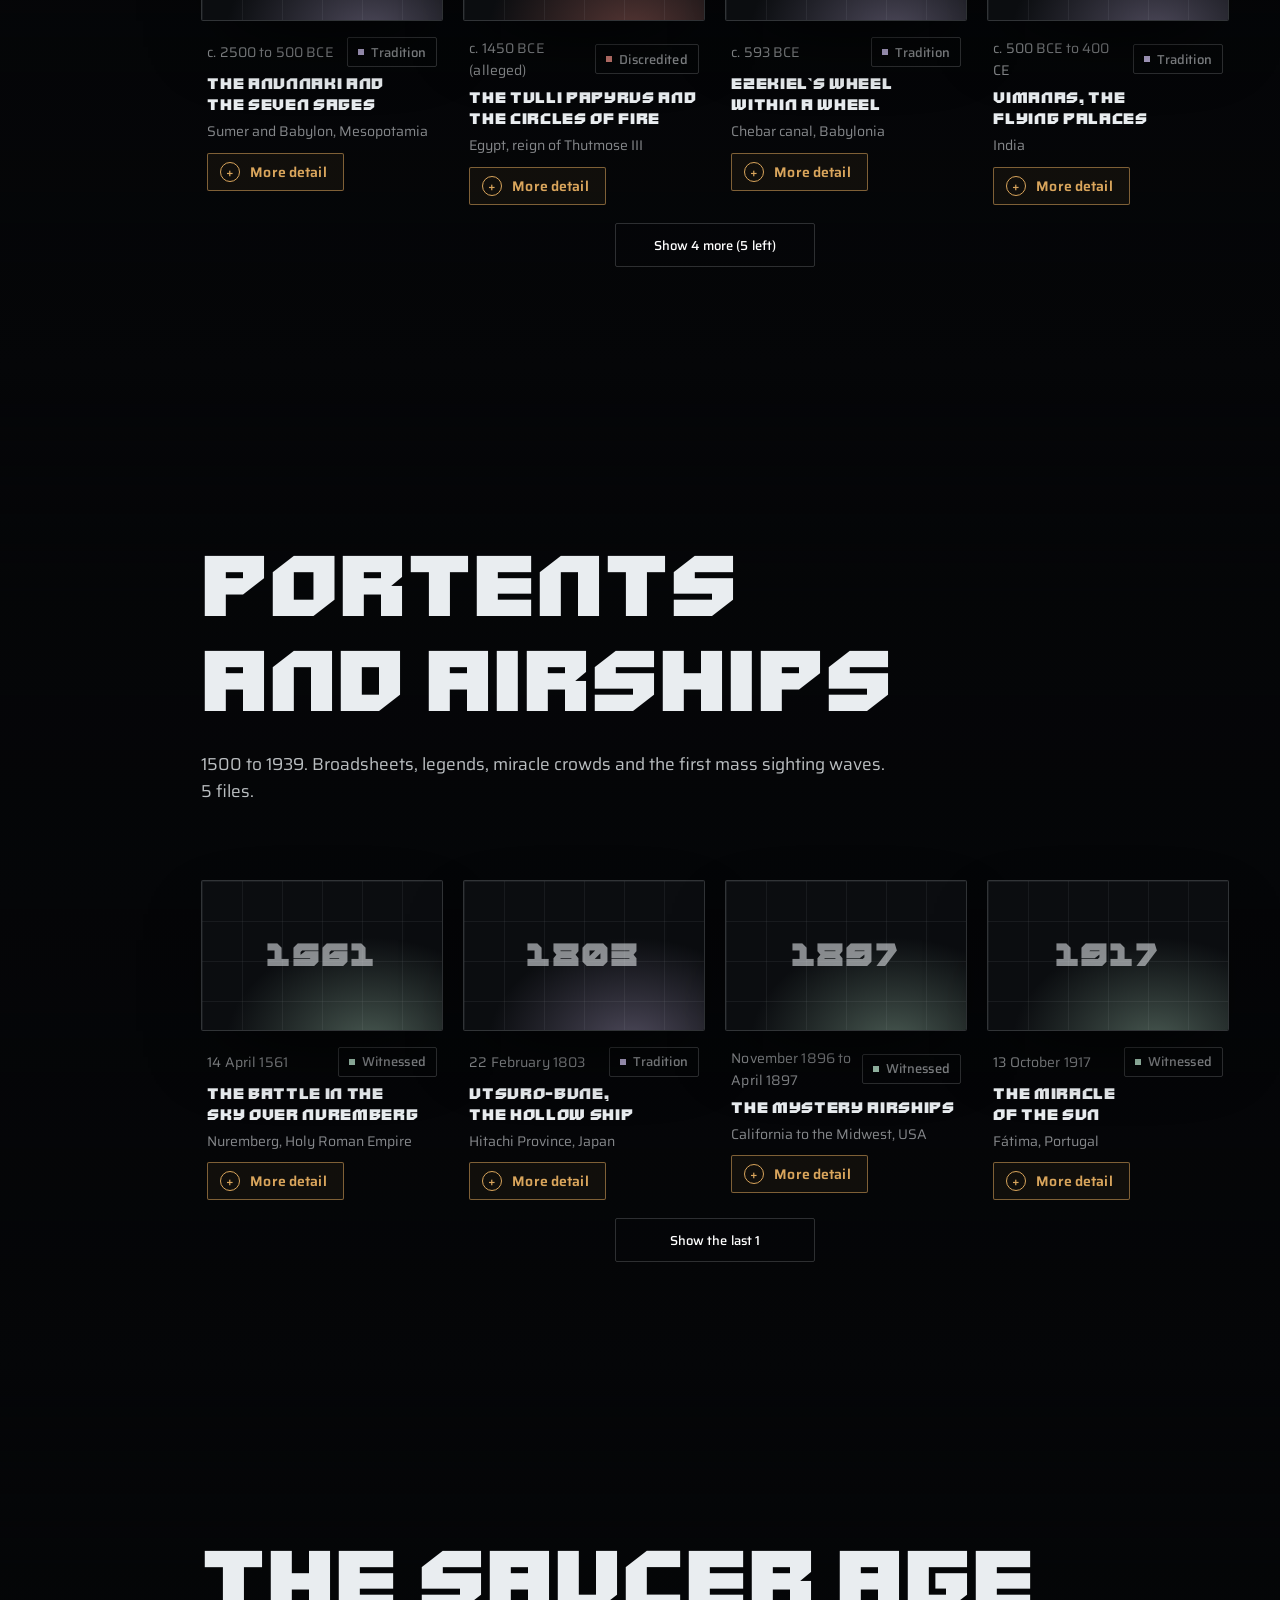
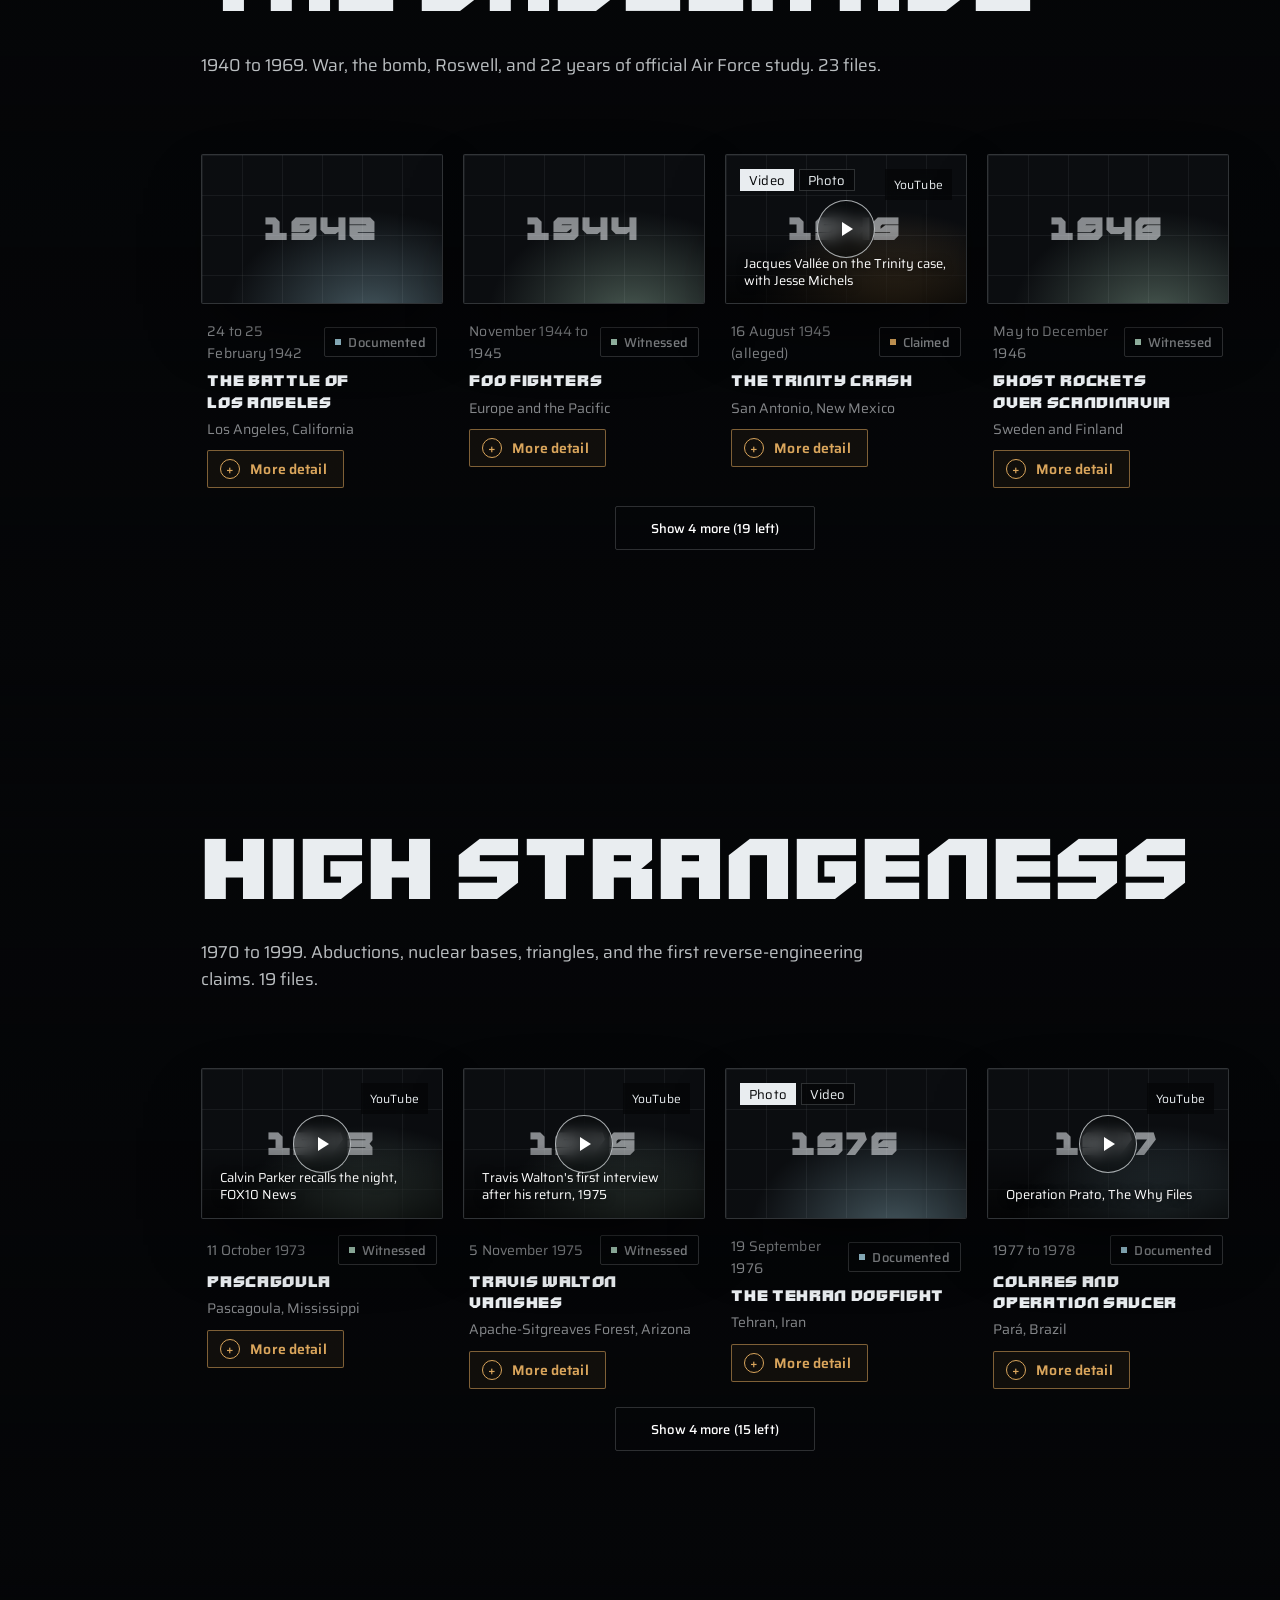
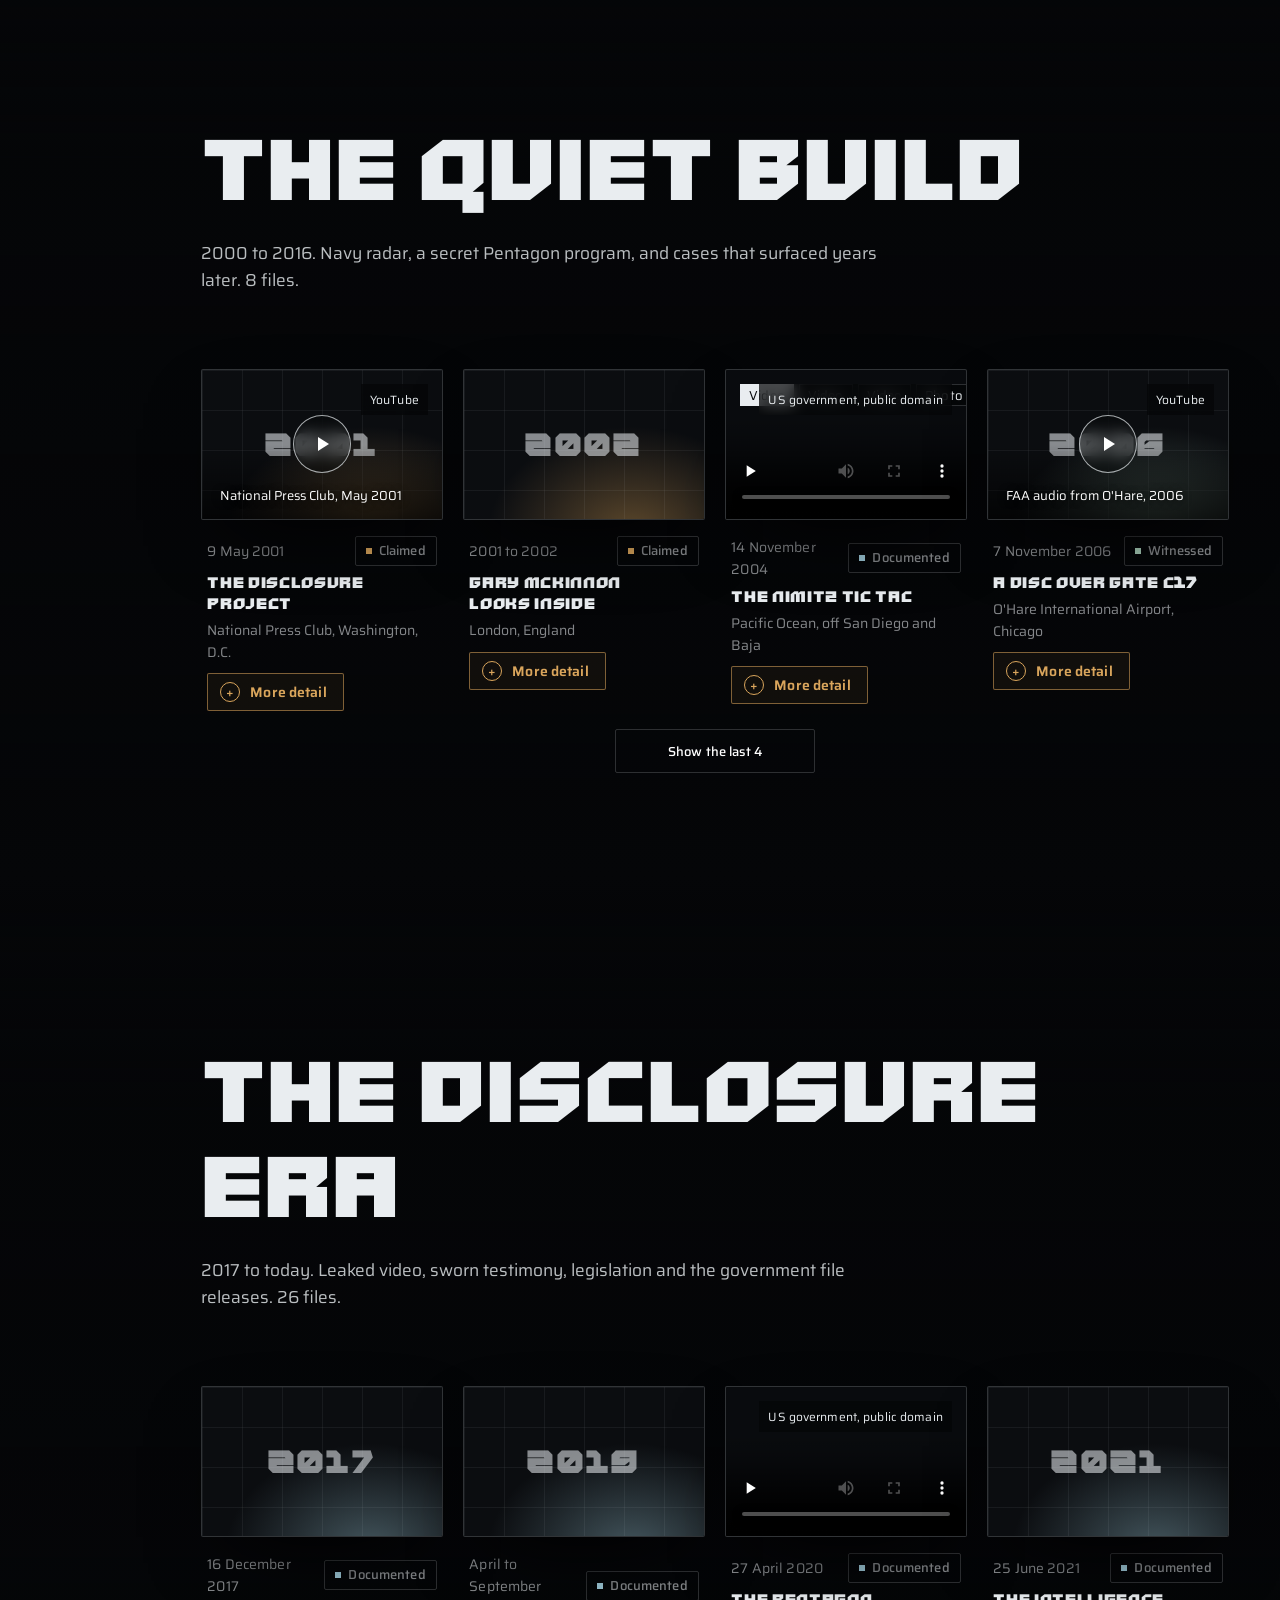
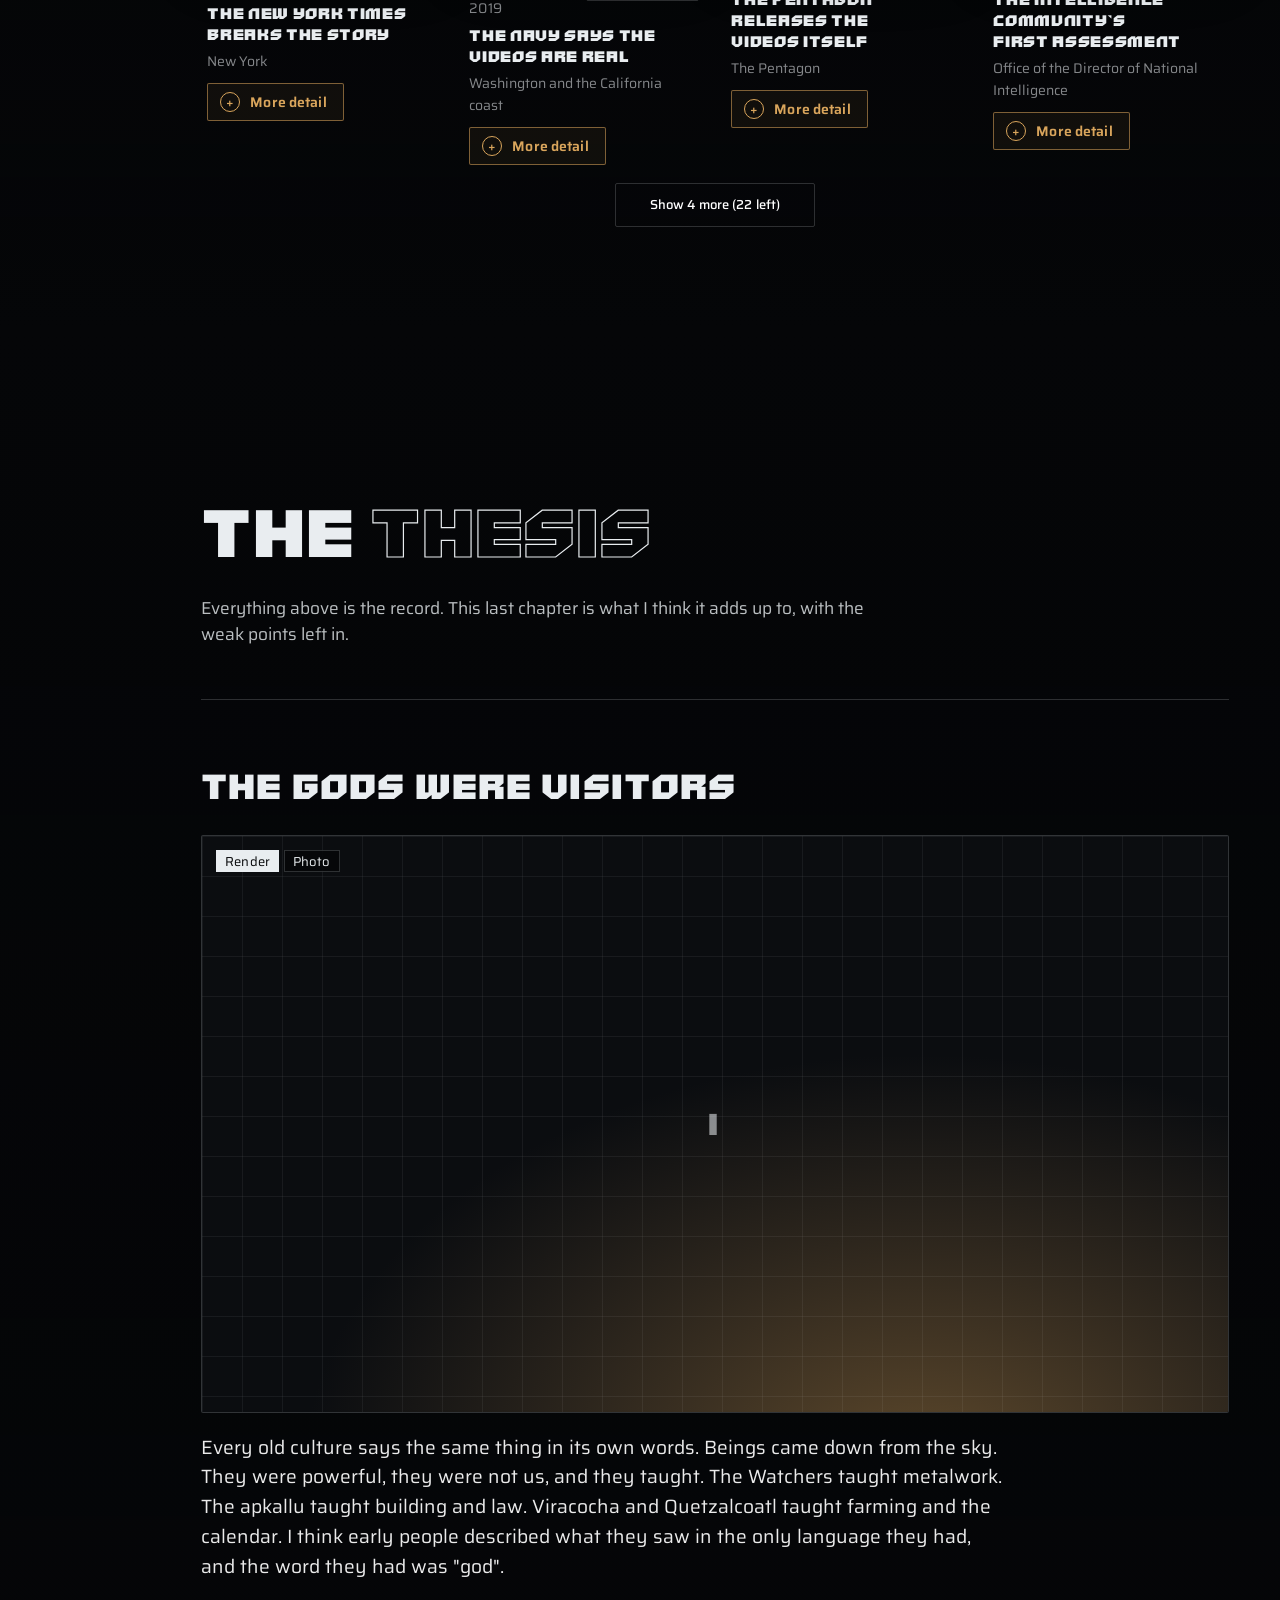
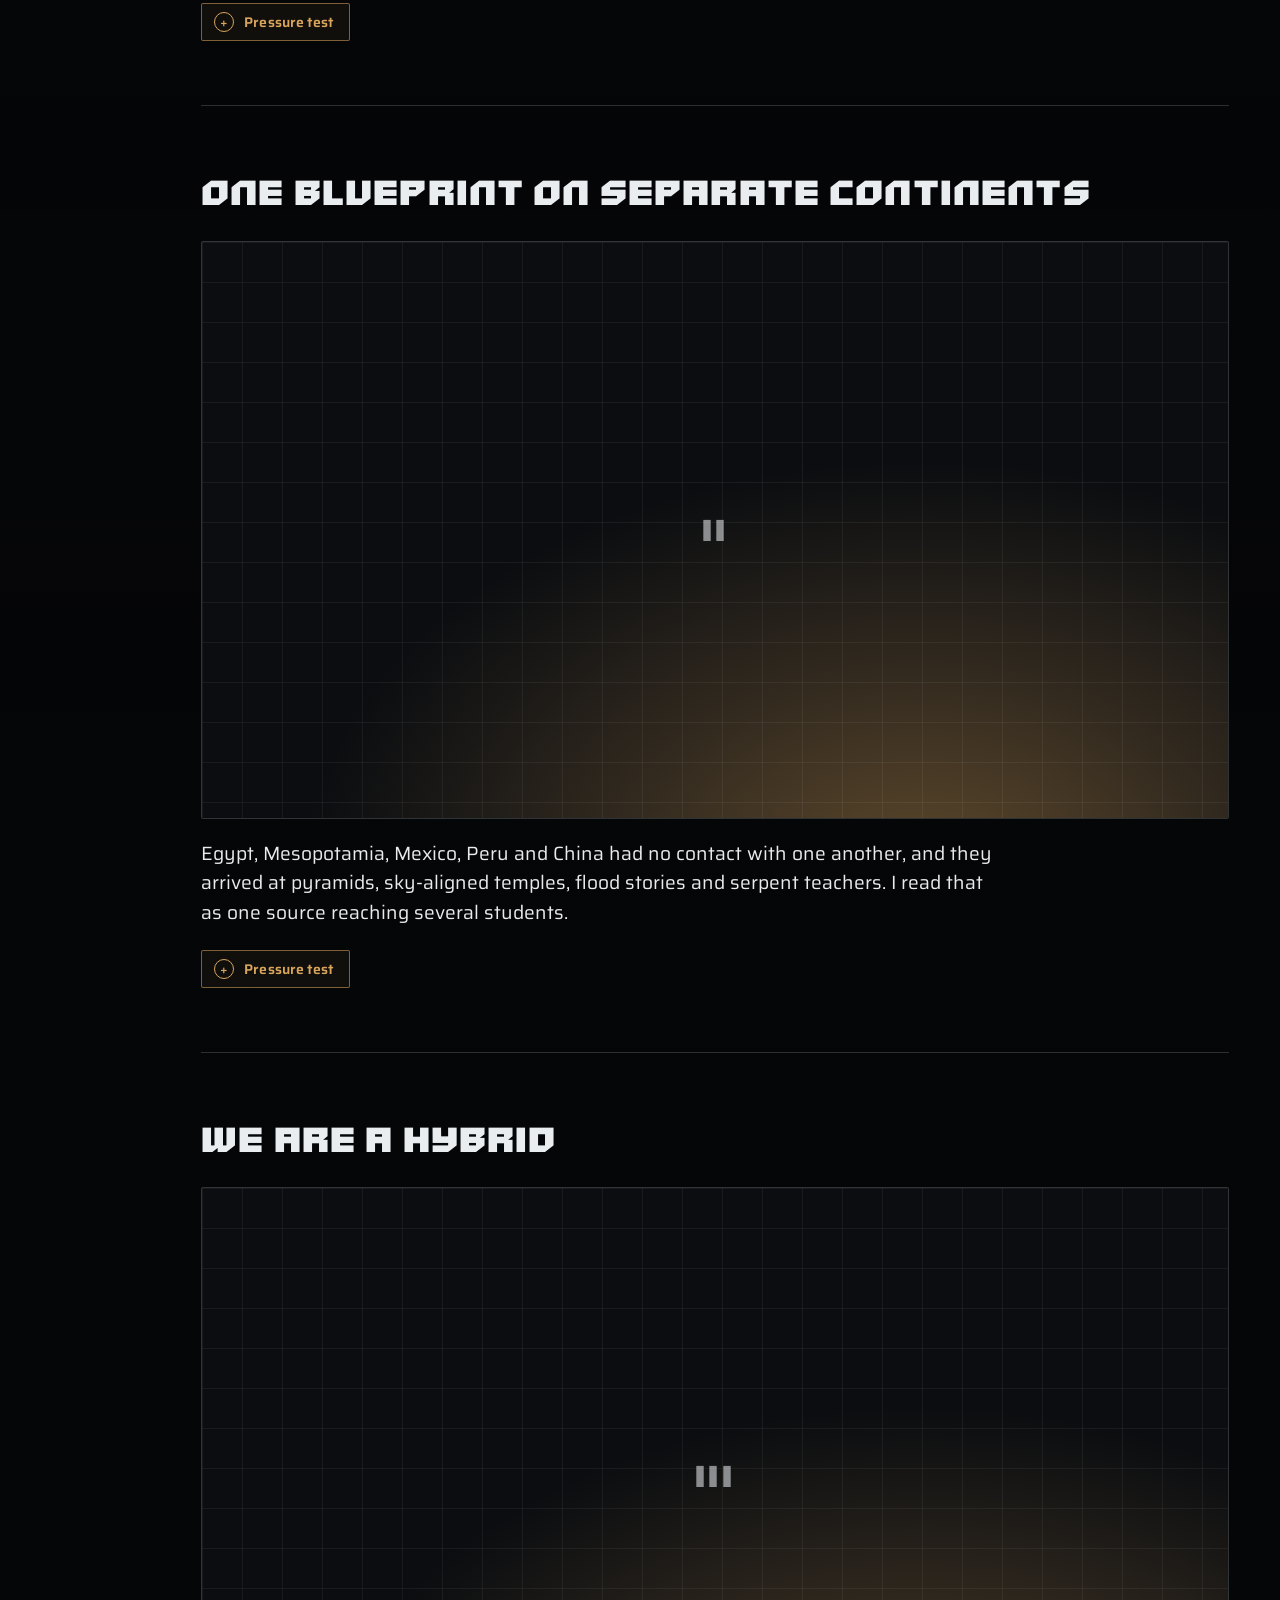
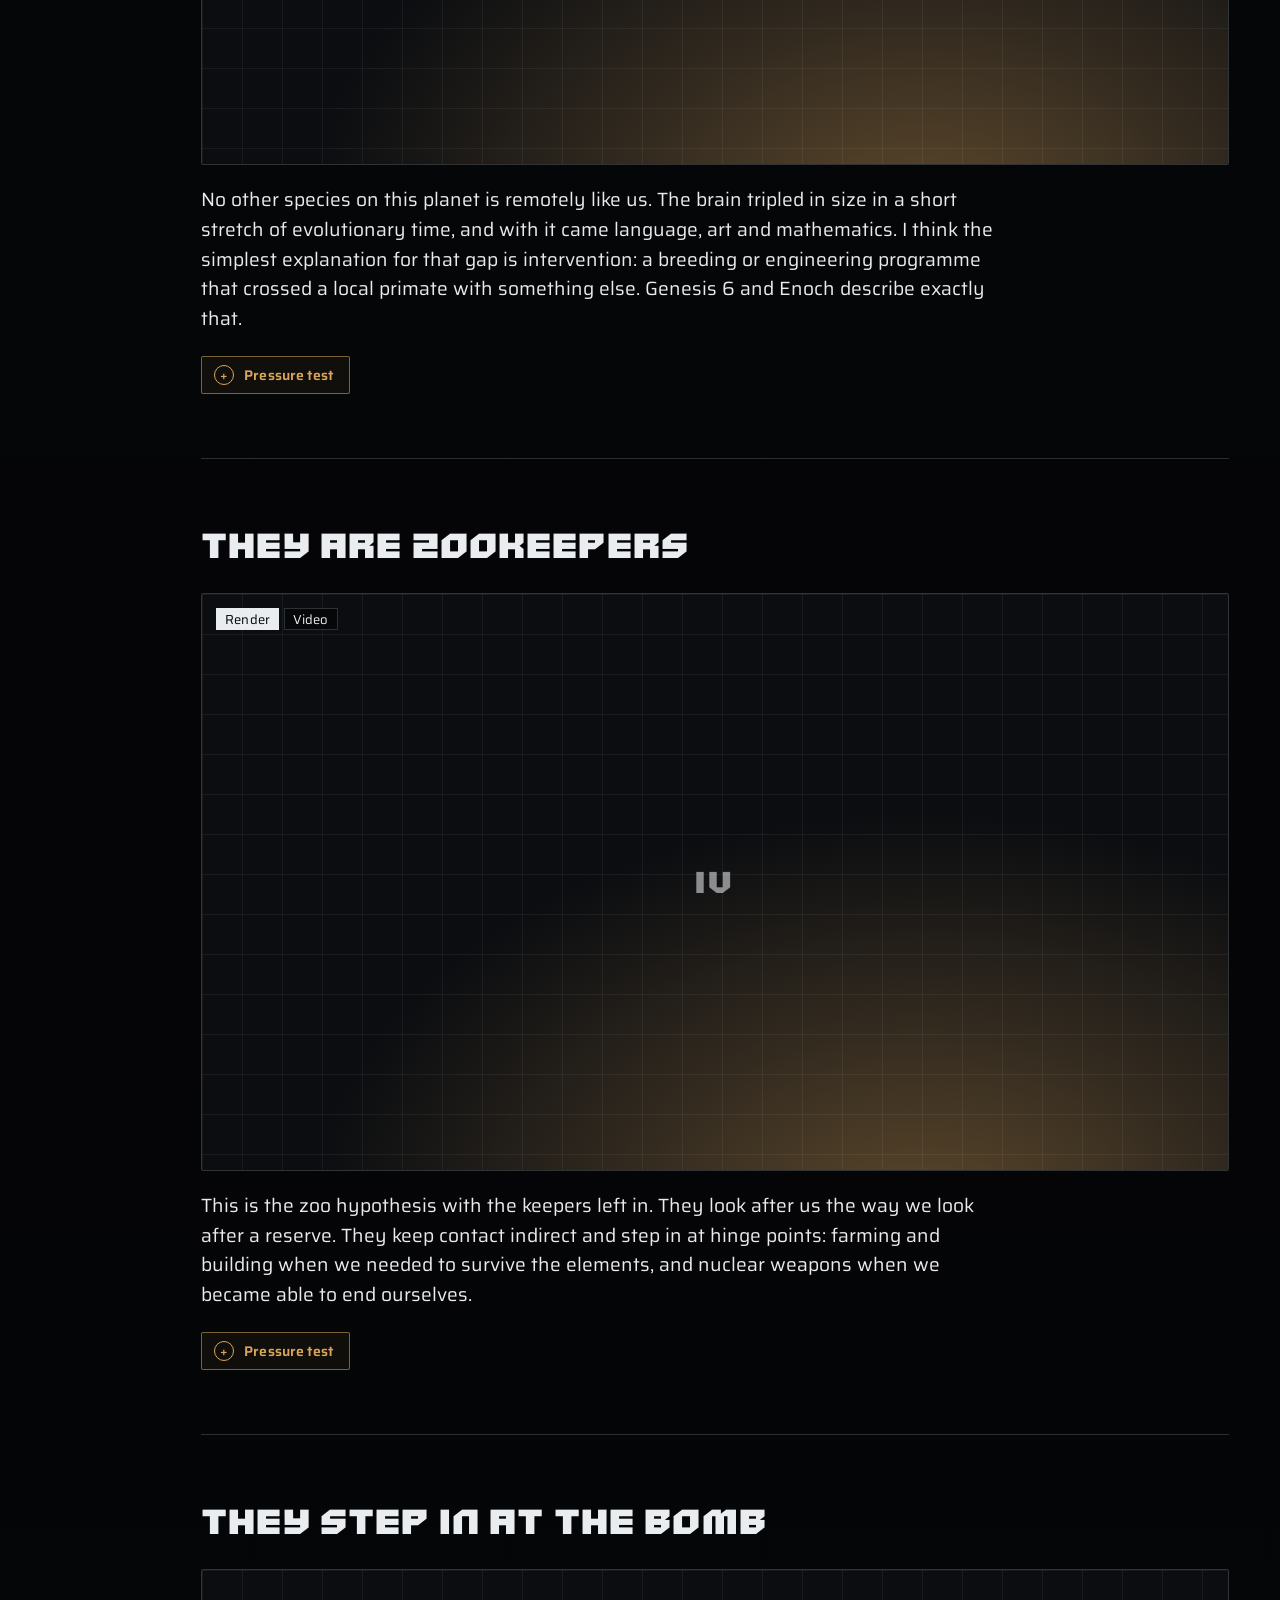
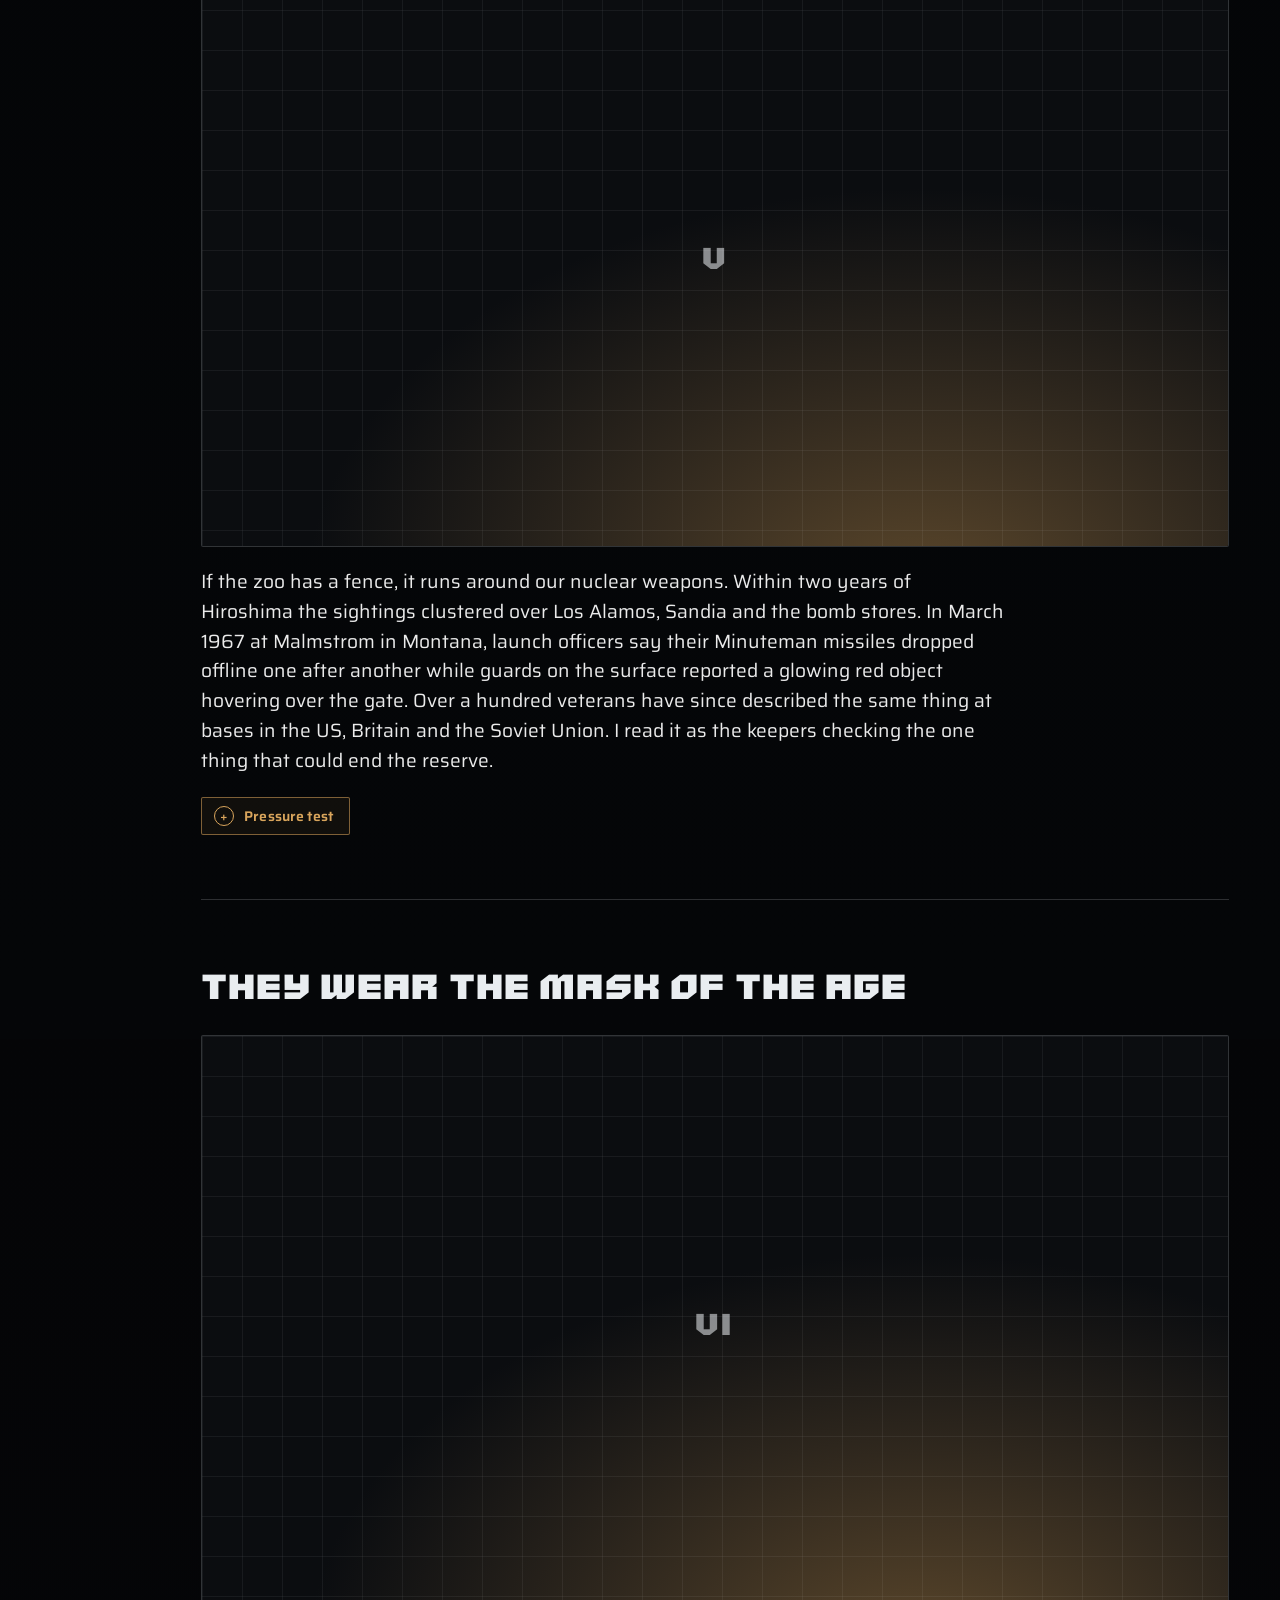
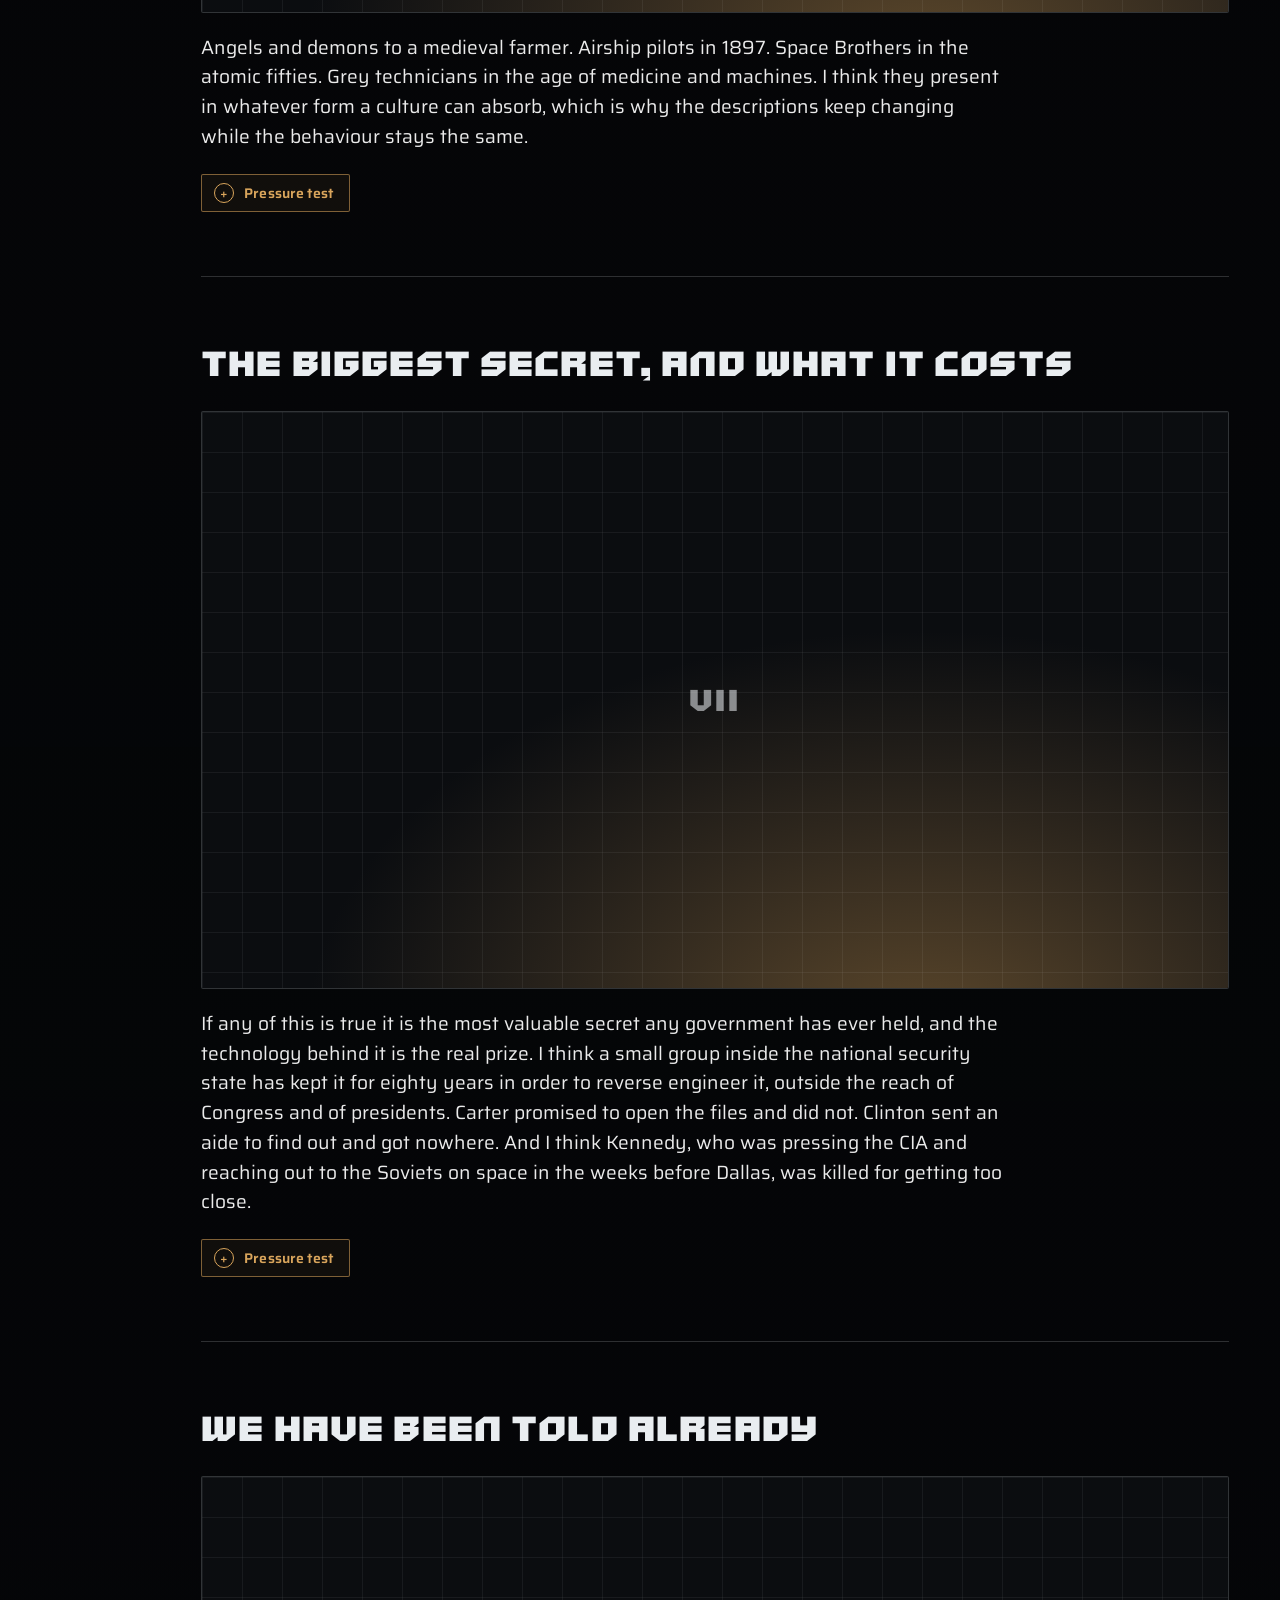
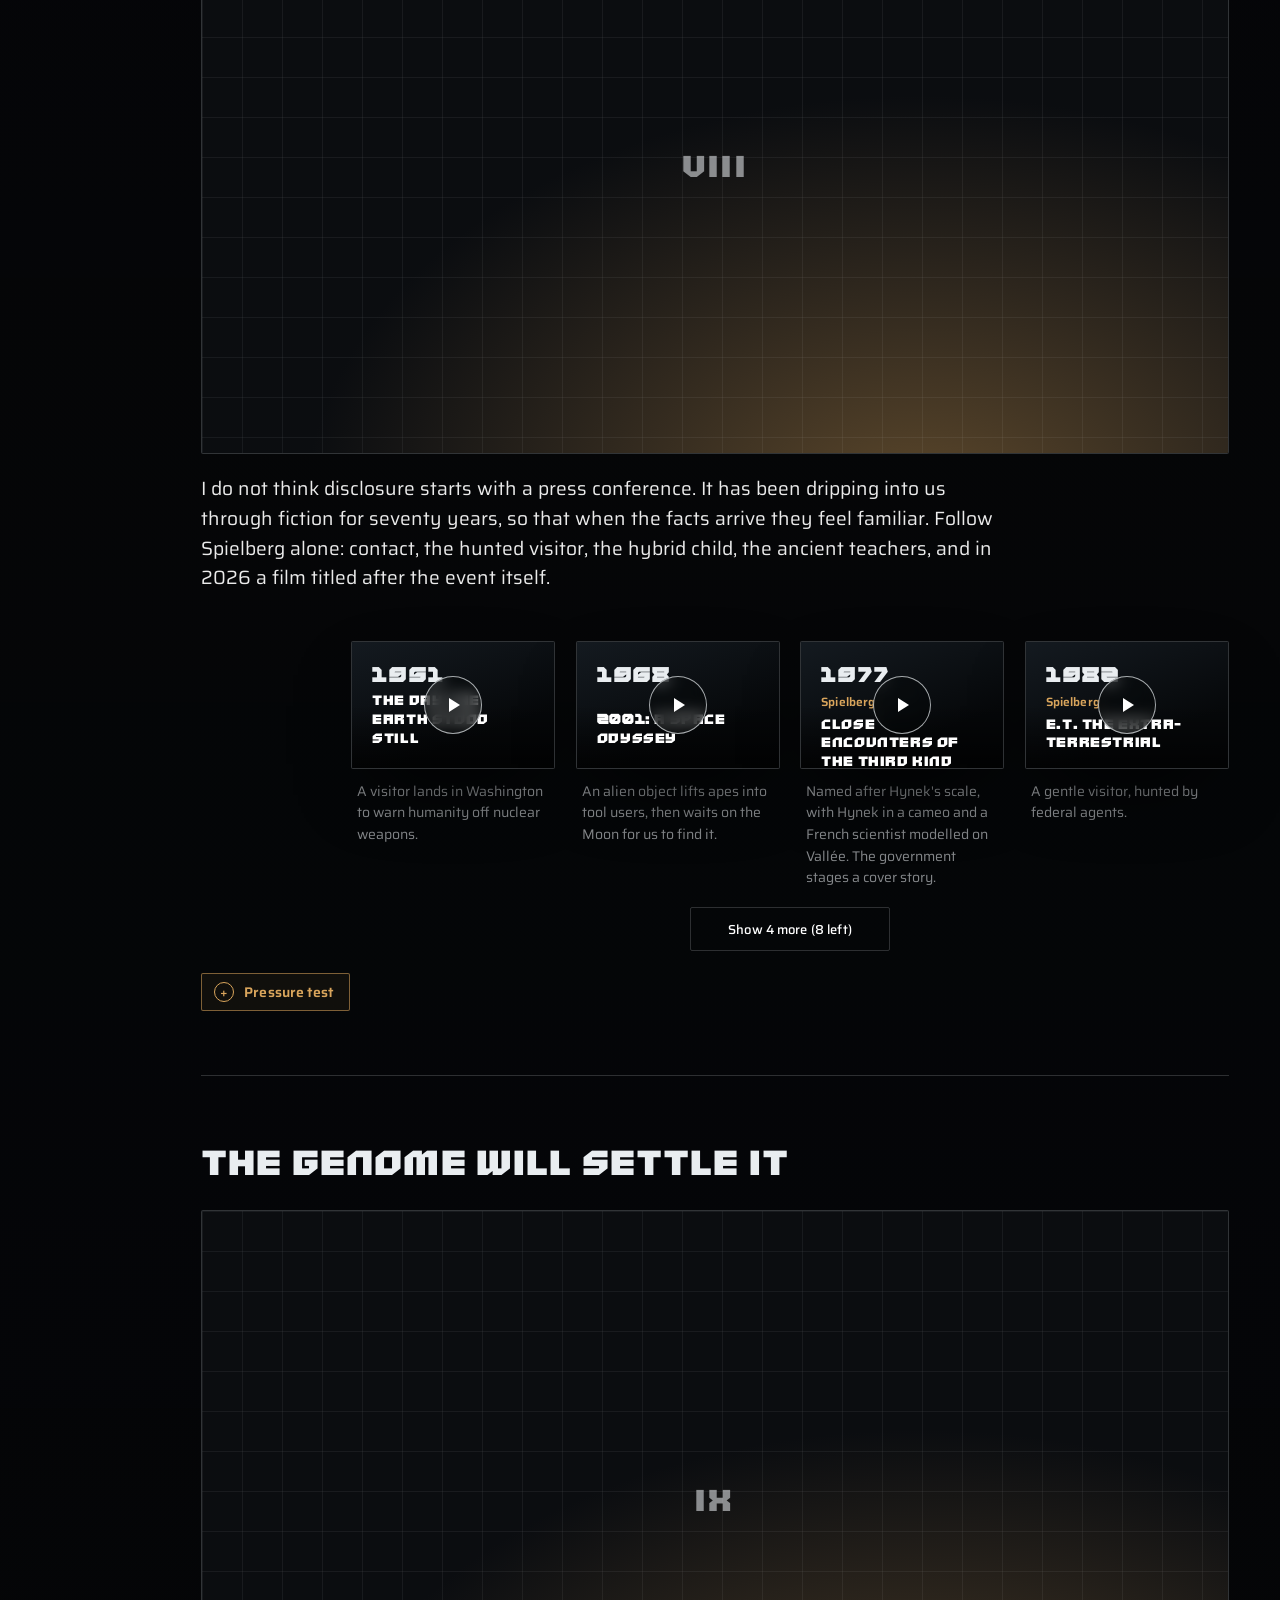
==== commit 761494f1: "Add Where is Everybody? (2014) essay to the Fermi section; phones play the film intro or go straight" ====
--- a/index.html
+++ b/index.html
@@ -27,7 +27,7 @@
 <canvas class="warp" id="warp" aria-hidden="true"></canvas>
 <div class="bar" id="bar"></div>
 
-<div class="pre" id="pre" aria-hidden="true"><canvas id="abduct"></canvas><video id="pre-vid" muted playsinline preload="auto"></video><div class="pre-white" id="pre-white"></div><p class="pre-cue" id="pre-cue">Look up</p><button class="pre-skip" id="pre-skip" type="button">Skip</button></div>
+<div class="pre" id="pre" aria-hidden="true"><canvas id="abduct"></canvas><video id="pre-vid" muted autoplay playsinline webkit-playsinline preload="auto"></video><div class="pre-white" id="pre-white"></div><p class="pre-cue" id="pre-cue">Look up</p><button class="pre-skip" id="pre-skip" type="button">Skip</button></div>
 <a class="logo dock set" id="logo" href="#top" aria-label="We Are Not Alone, back to top">
   <svg viewBox="0 0 64 64" aria-hidden="true"><path d="M32 4C47.5 4 58 14.5 58 28.5 58 43 43 56 32 60 21 56 6 43 6 28.5 6 14.5 16.5 4 32 4z" fill="none" stroke="#e9edf0" stroke-width="3"/><path d="M29.5 40C27 31 19 25.5 11.5 26.5 10.5 34 19 40.5 29.5 40zM34.5 40C37 31 45 25.5 52.5 26.5 53.5 34 45 40.5 34.5 40z" fill="#e9edf0"/></svg>
   <span>We Are Not Alone</span>
@@ -106,7 +106,17 @@
 <section class="scene" id="math" data-name="The math"><div class="bg" data-bg="math"></div><div class="veil"></div>
   <div class="inner"><div class="headrow"><div><h2 class="mega">Are we <em>alone</em></h2></div><p class="lede">In 1950 Enrico Fermi asked where everybody is. In 1961 Frank Drake wrote an equation for it. Move the sliders.</p></div>
     <div class="split"><div class="glass" id="drake"></div><div class="stack" id="math-vid"></div></div>
-    <h3 class="sub">Eight answers to Fermi</h3><div class="rows" id="fermi-rows"></div></div>
+    <h3 class="sub">Eight answers to Fermi</h3><div class="rows" id="fermi-rows"></div>
+    <article class="paper" id="paper" data-cur="More detail">
+      <a class="paper-sheet" href="papers/where-is-everybody.pdf" target="_blank" rel="noopener" data-cur="Read"><img src="papers/where-is-everybody-p1.jpg" alt="First page of the essay Where is Everybody? by Keegan Selby" loading="lazy" draggable="false"><span class="paper-pages">7 pages</span></a>
+      <div class="paper-t">
+        <span class="prof-tag">From the author's archive · November 2014</span>
+        <h3>Where is everybody?</h3>
+        <p class="aka">An exploration of the Drake equation and the Fermi paradox, by Keegan Selby</p>
+        <p class="lore">Twelve years before this site, the same question. The essay walks Drake's equation term by term, sets the Rare Earth case against the Mediocrity Principle, and lands on an uncomfortable middle: SETI has covered about 0.1% of the galaxy, so the silence proves only that nobody near us has been broadcasting long enough for us to hear.</p>
+        <div class="paper-cta"><button class="open" type="button" id="paper-open" data-cur="More detail">More detail</button><a class="btn" href="papers/where-is-everybody.pdf" target="_blank" rel="noopener" data-cur="Read">Read the paper (PDF)</a></div>
+      </div>
+    </article></div>
 </section>
 
 <section class="scene" id="programs" data-name="Programs"><div class="bg" data-bg="programs"></div><div class="veil"></div>
--- a/style.css
+++ b/style.css
@@ -773,7 +773,7 @@
 @media (prefers-reduced-motion:reduce){.hs::after{animation:none}}
 
 /* ── polish pass ── */
-.deck:has(>.grid-deck){padding-left:0;padding-right:0}
+#origin-deck .deck{padding-left:0;padding-right:0}
 .rows summary{grid-template-columns:118px 1fr auto 26px}
 .rows summary>.no{min-width:0}
 .rows summary:not(:has(.no)){grid-template-columns:1fr auto 26px}
@@ -796,3 +796,49 @@
 .orbcard>span.open{left:auto;right:clamp(20px,3vw,40px);bottom:clamp(18px,2.4vw,32px);display:inline-flex;gap:10px}
 .orbcard:hover .open{background:var(--hot);color:#050608}
 .depth{background:rgba(5,6,8,.72);backdrop-filter:blur(14px);-webkit-backdrop-filter:blur(14px);padding:10px 14px 10px 16px;border:1px solid var(--line)}
+
+/* ── intro: tap-to-start when a phone blocks autoplay ── */
+.pre.tap{cursor:pointer}
+.pre.tap .pre-cue{opacity:1!important;animation:tapcue 1.8s ease-in-out infinite}
+@keyframes tapcue{50%{opacity:.35}}
+
+/* ── phones: same composition as desktop — full-bleed scene, title on top, chapter cards along the bottom ── */
+@media (max-width:760px){
+ .hero{height:100svh;min-height:620px}
+ .hero-plate{inset:0!important;-webkit-mask-image:none!important;mask-image:none!important;animation:none!important;transform:none!important;background-position:50% 62%!important}
+ .hero-plate video{object-position:50% 62%!important}
+ .hero .shade{background:linear-gradient(to bottom,rgba(2,3,6,.55) 0,transparent 24%,transparent 46%,rgba(2,3,6,.75) 66%,rgba(2,3,6,.95) 100%)}
+ .hero-content{top:88px}
+ .hero-content h1{font-size:clamp(40px,12.5vw,62px);line-height:1.04}
+ .htabs{position:absolute;left:var(--pad);right:var(--pad);top:auto;bottom:max(16px,env(safe-area-inset-bottom));display:grid!important;grid-template-columns:1fr 1fr;gap:6px;overflow:visible}
+ .htabs .ht{display:flex!important;align-items:center;height:50px;flex:none;min-width:0}
+ .htabs .ht .th-img{position:relative;flex:0 0 58px;height:100%;aspect-ratio:auto!important;overflow:hidden}
+ .htabs .ht .th-img img{width:100%;height:100%;object-fit:cover}
+ .htabs .th-t{position:static;background:none;padding:0 10px;min-width:0}
+ .htabs .th-t b{font-size:11px;line-height:1.15}
+ .htabs .th-t em{display:none!important}
+ .htabs .ht:last-child{grid-column:1/-1}
+ /* decks sit inside the page margins like on desktop */
+ .grid-deck{padding-left:0;padding-right:0}
+ .orbcard{aspect-ratio:auto;min-height:220px}
+ .orbcard>span.open{left:clamp(20px,3vw,40px);right:auto;bottom:18px}
+ .orbcard>span:not(.open){bottom:72px}
+ .hs::after{width:16px;height:16px;font-size:12px;top:-2px}
+}
+
+/* ── the author's essay ── */
+.paper{display:grid;grid-template-columns:minmax(0,.8fr) minmax(0,1.2fr);gap:clamp(24px,4vw,64px);align-items:center;margin-top:clamp(60px,8vw,110px);padding:clamp(20px,3vw,40px);border:1px solid var(--line);background:linear-gradient(135deg,rgba(217,165,92,.07),rgba(5,6,8,.4) 60%);cursor:pointer;transition:border-color .4s}
+.paper:hover{border-color:rgba(217,165,92,.5)}
+.paper-sheet{position:relative;display:block;aspect-ratio:1/1;overflow:hidden;background:#fff;transform:rotate(-2deg);box-shadow:16px 20px 0 -6px rgba(233,237,240,.08),0 30px 80px -20px #000;transition:transform .6s var(--ease)}
+.paper:hover .paper-sheet{transform:rotate(0) translateY(-4px)}
+.paper-sheet img{width:100%;height:100%;object-fit:cover;object-position:top}
+.paper-sheet::after{content:"";position:absolute;inset:55% 0 0;background:linear-gradient(transparent,rgba(5,6,8,.55))}
+.paper-pages{position:absolute;right:12px;bottom:12px;z-index:1;font:600 12px var(--body);color:#fff;background:rgba(5,6,8,.7);padding:5px 9px}
+.paper h3{font:400 clamp(28px,3.4vw,52px)/1.02 var(--mega);text-transform:uppercase;margin:10px 0 8px}
+.paper .aka{color:var(--dim);font-style:italic}
+.paper .lore{margin-top:18px;font-size:clamp(16px,1.2vw,18px);line-height:1.6}
+.paper-cta{display:flex;flex-wrap:wrap;gap:12px;margin-top:24px;align-items:center}
+.paper-cta .btn{height:38px}
+.dos .paper-sheet.big{transform:none;aspect-ratio:auto;max-height:70vh}
+.dos .paper-sheet.big img{height:auto}
+@media (max-width:760px){.paper{grid-template-columns:1fr}.paper-sheet{max-width:320px;margin:0 auto}}
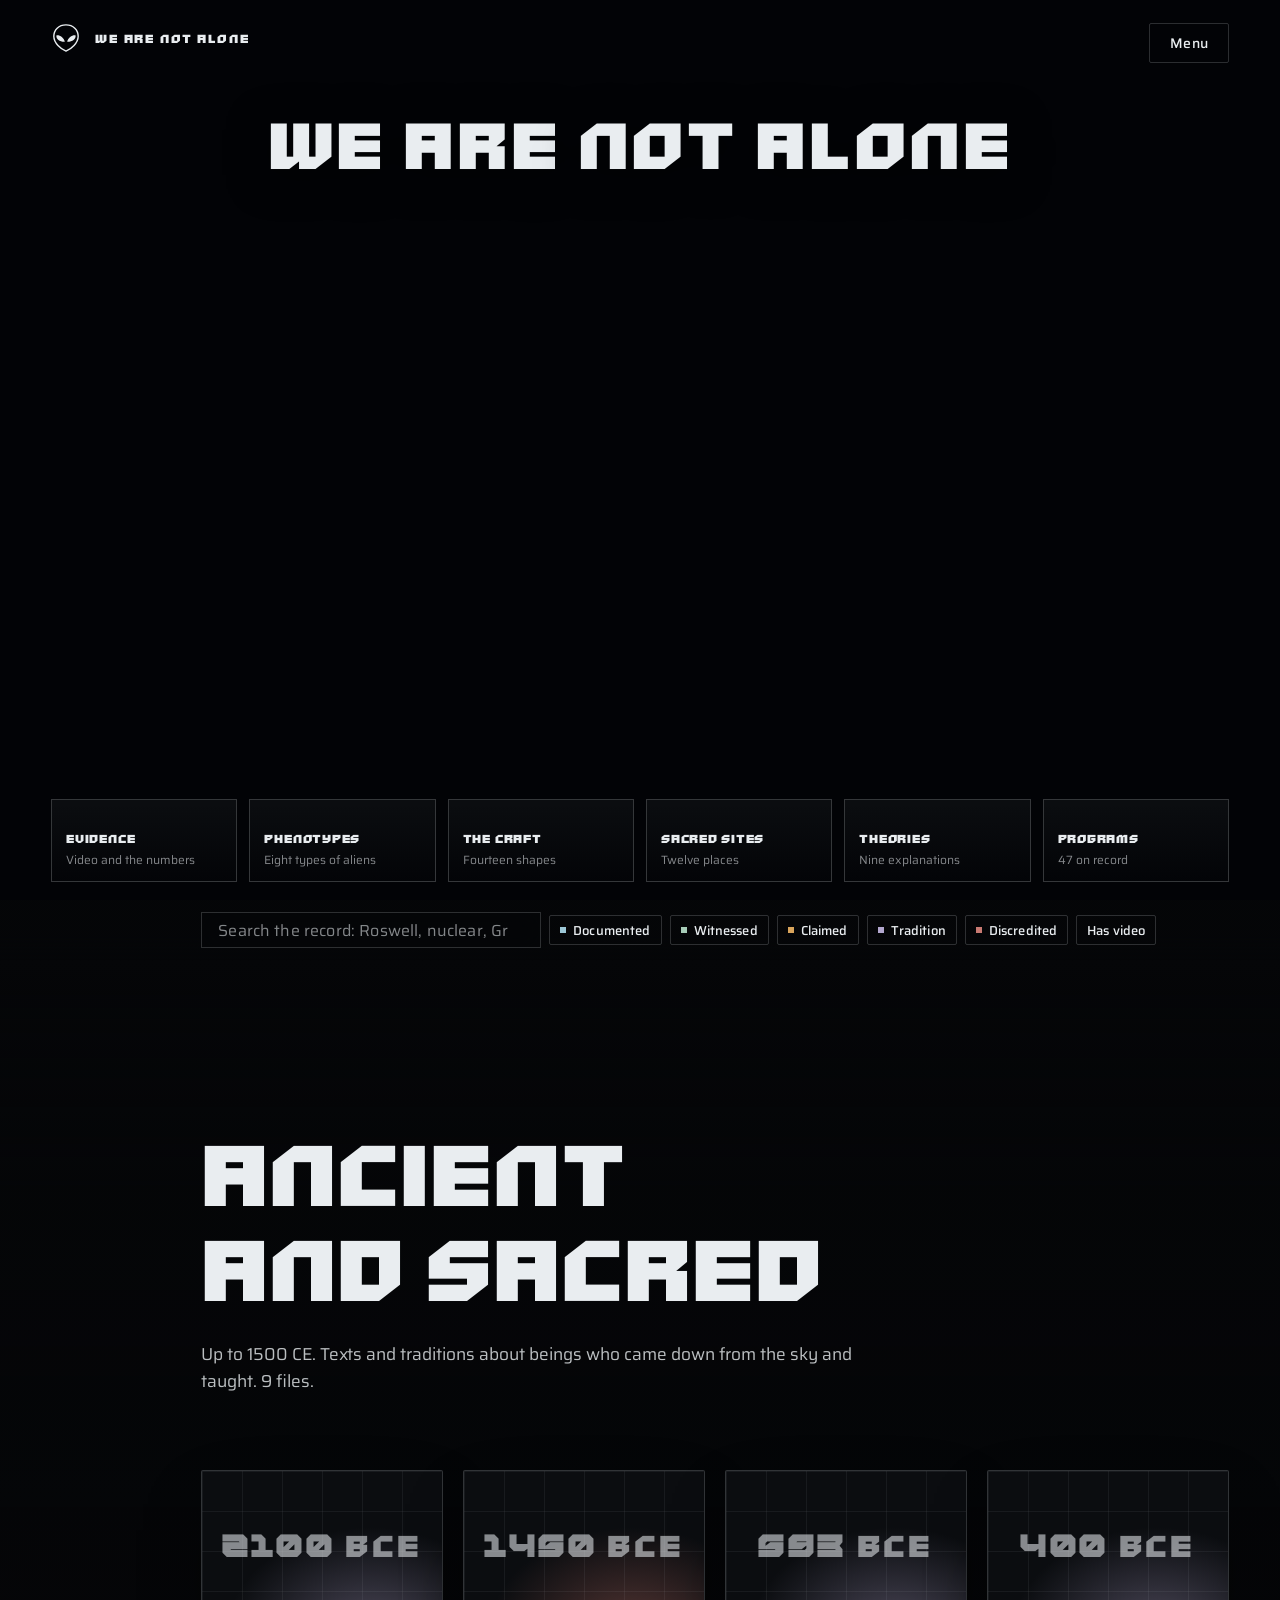
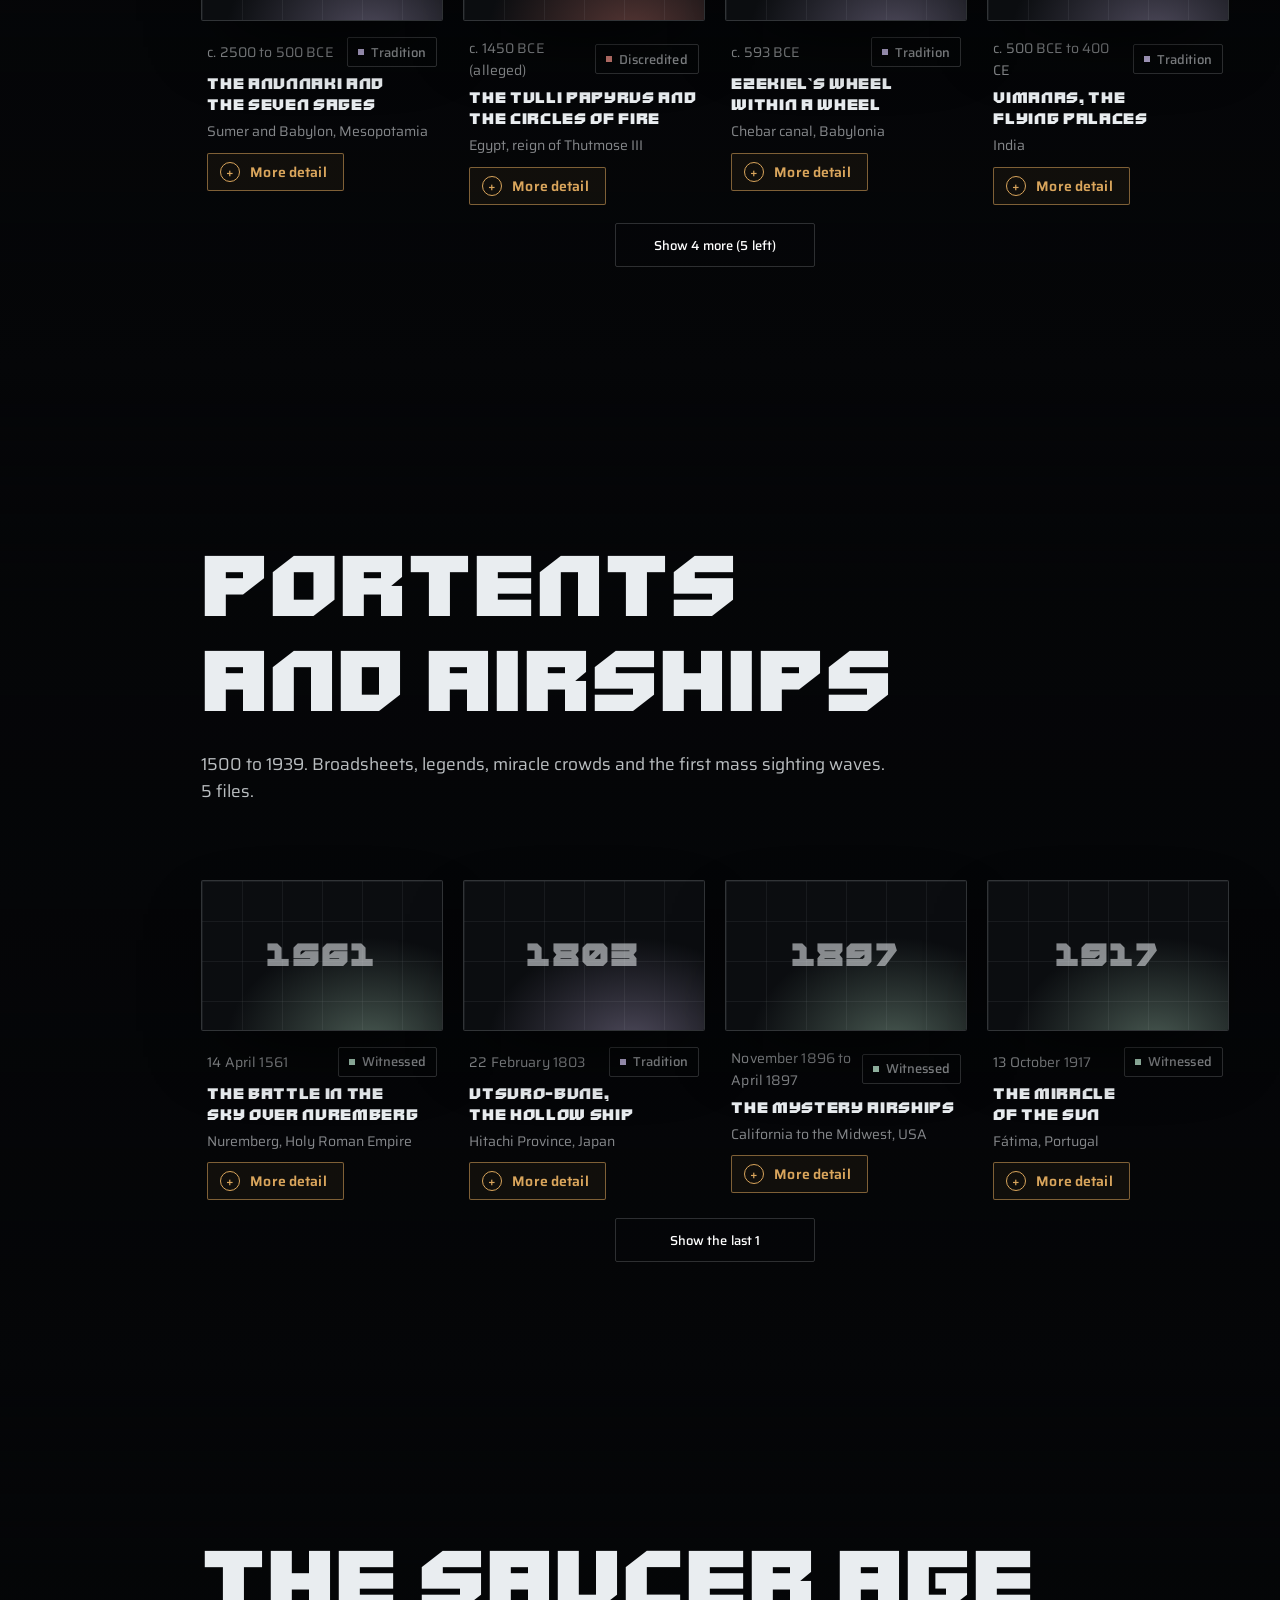
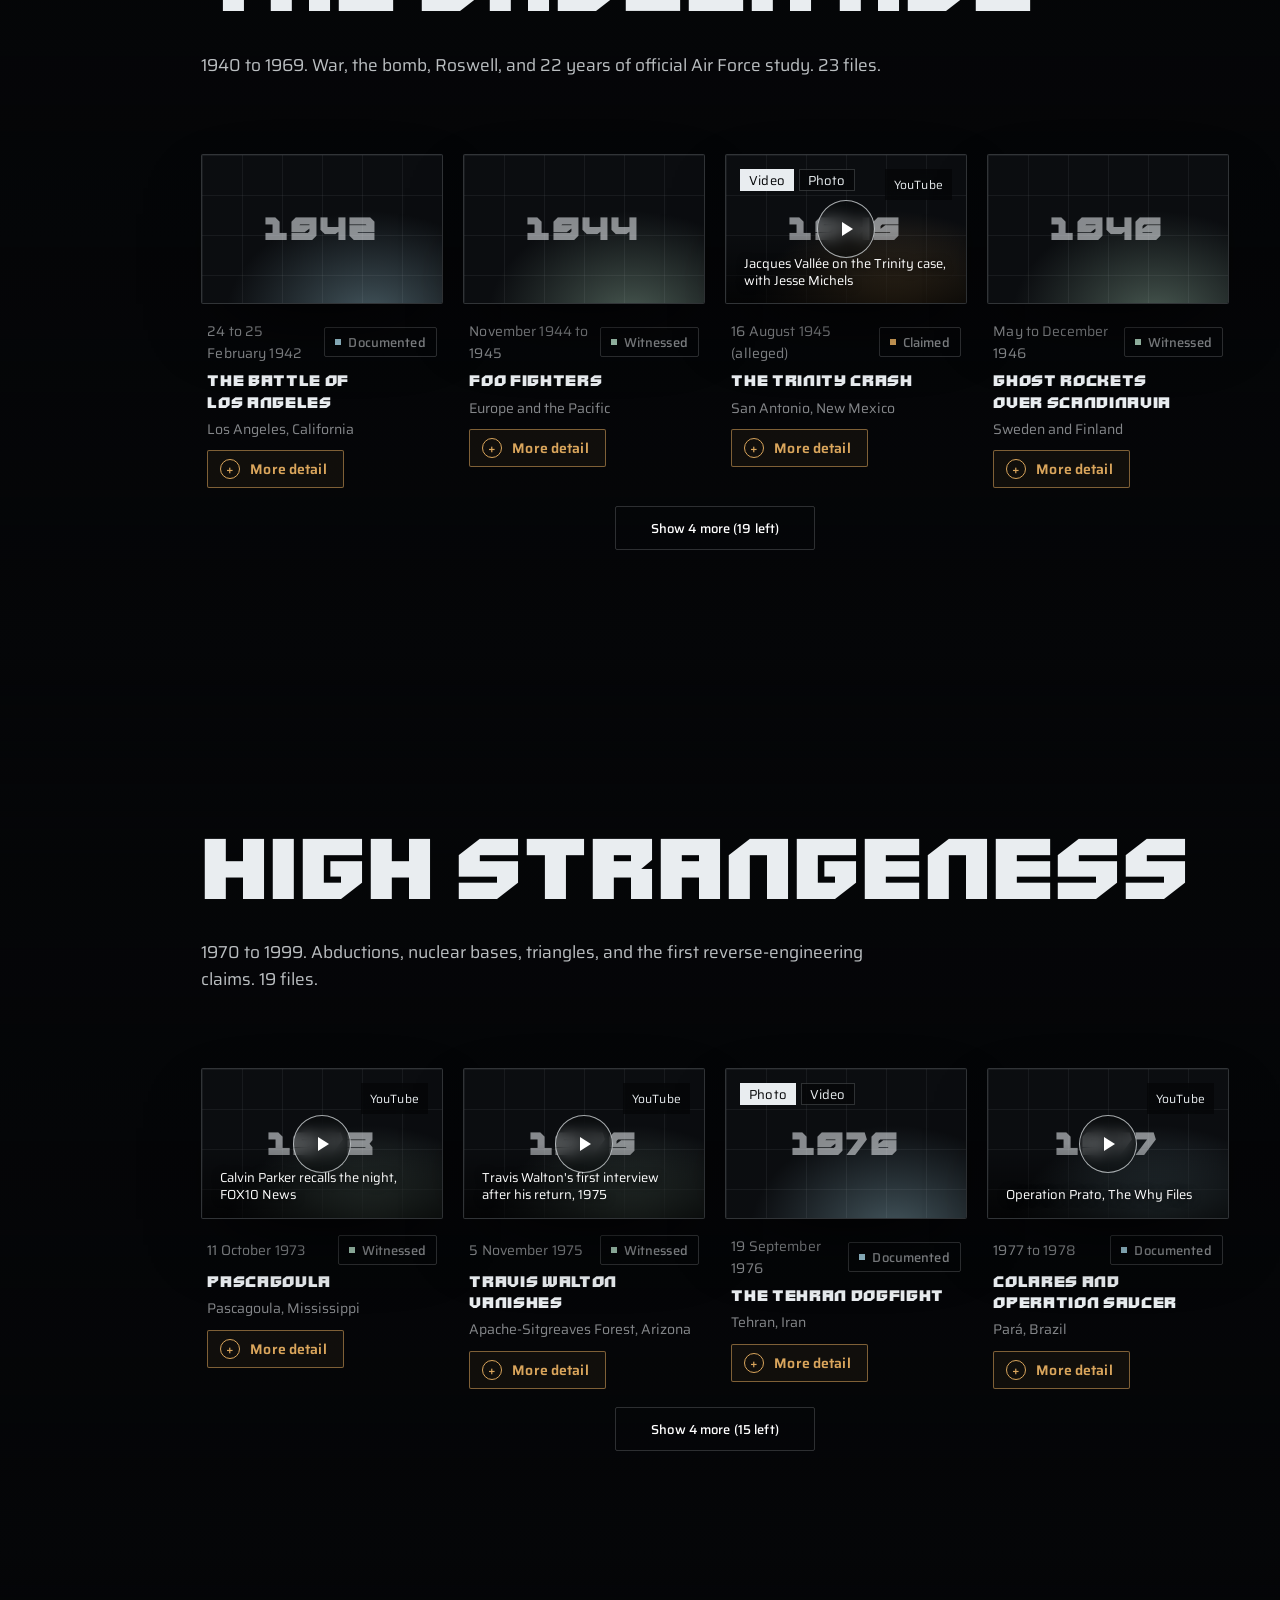
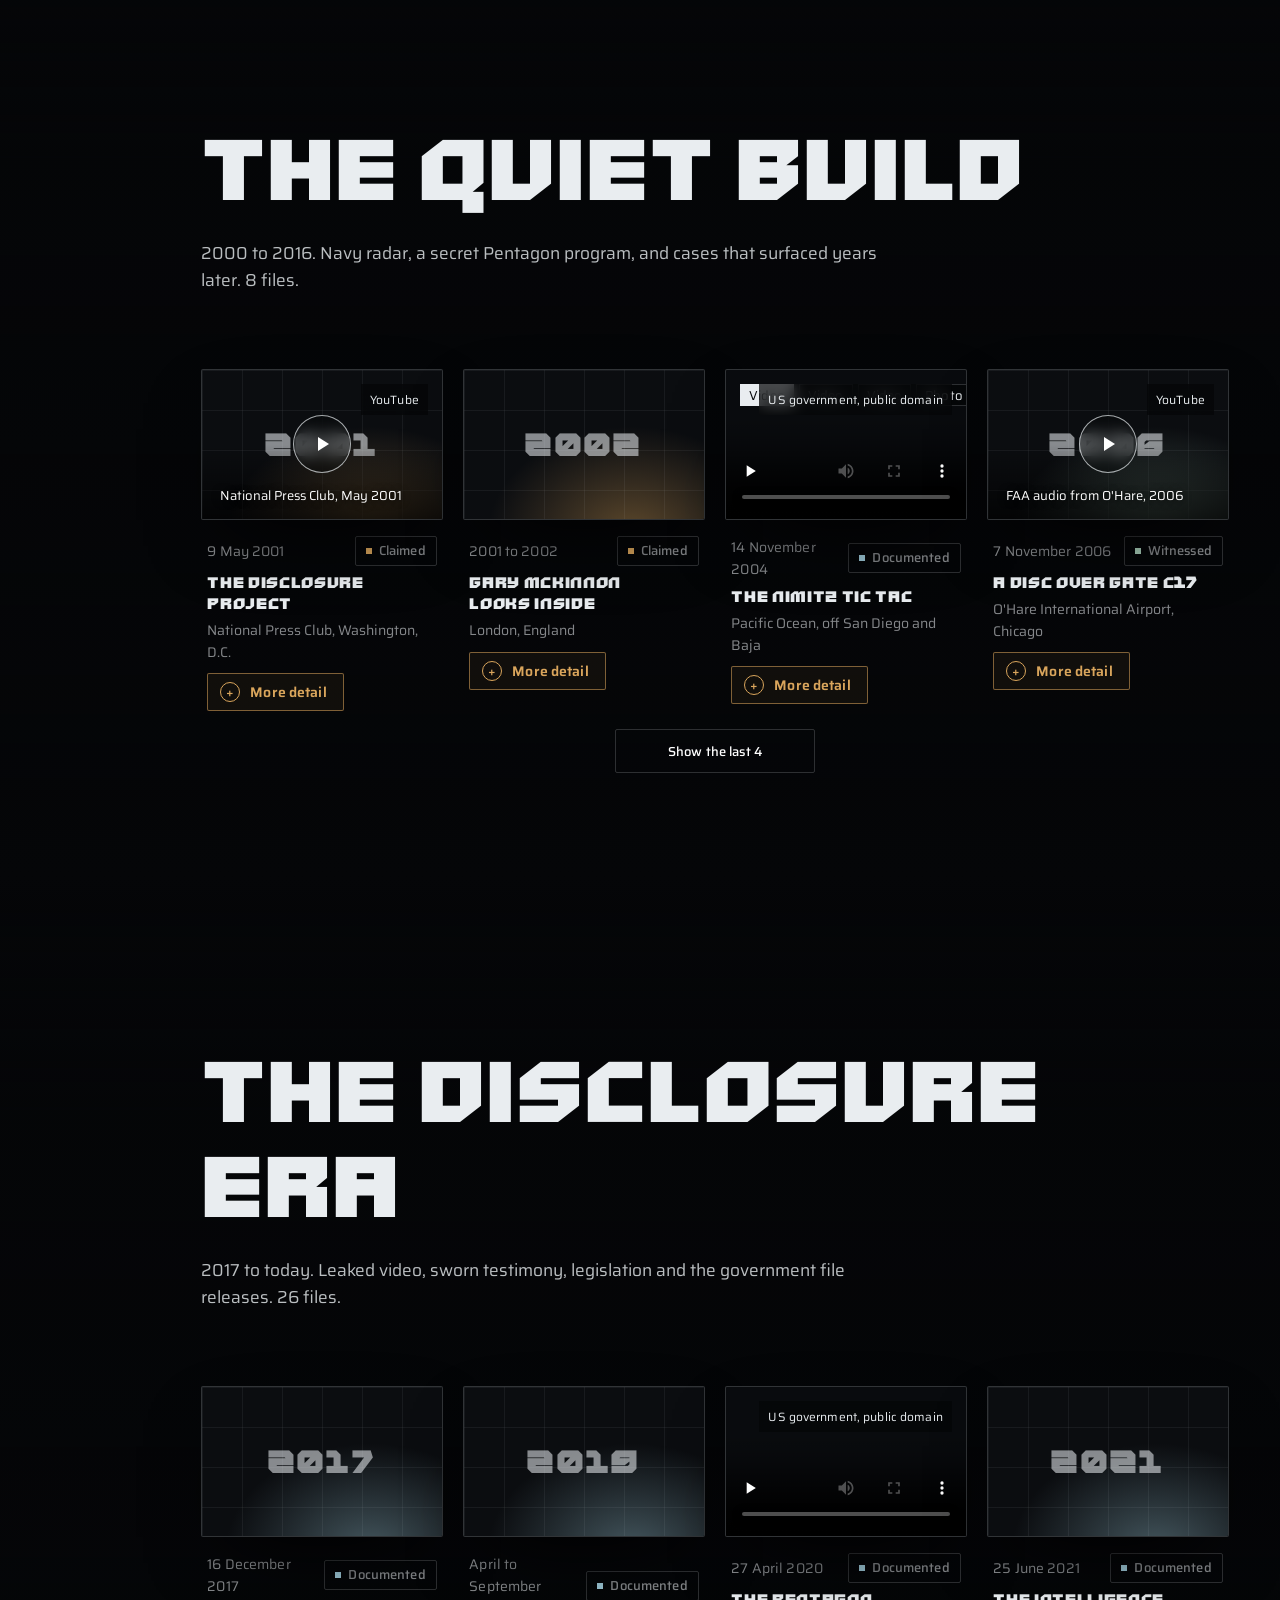
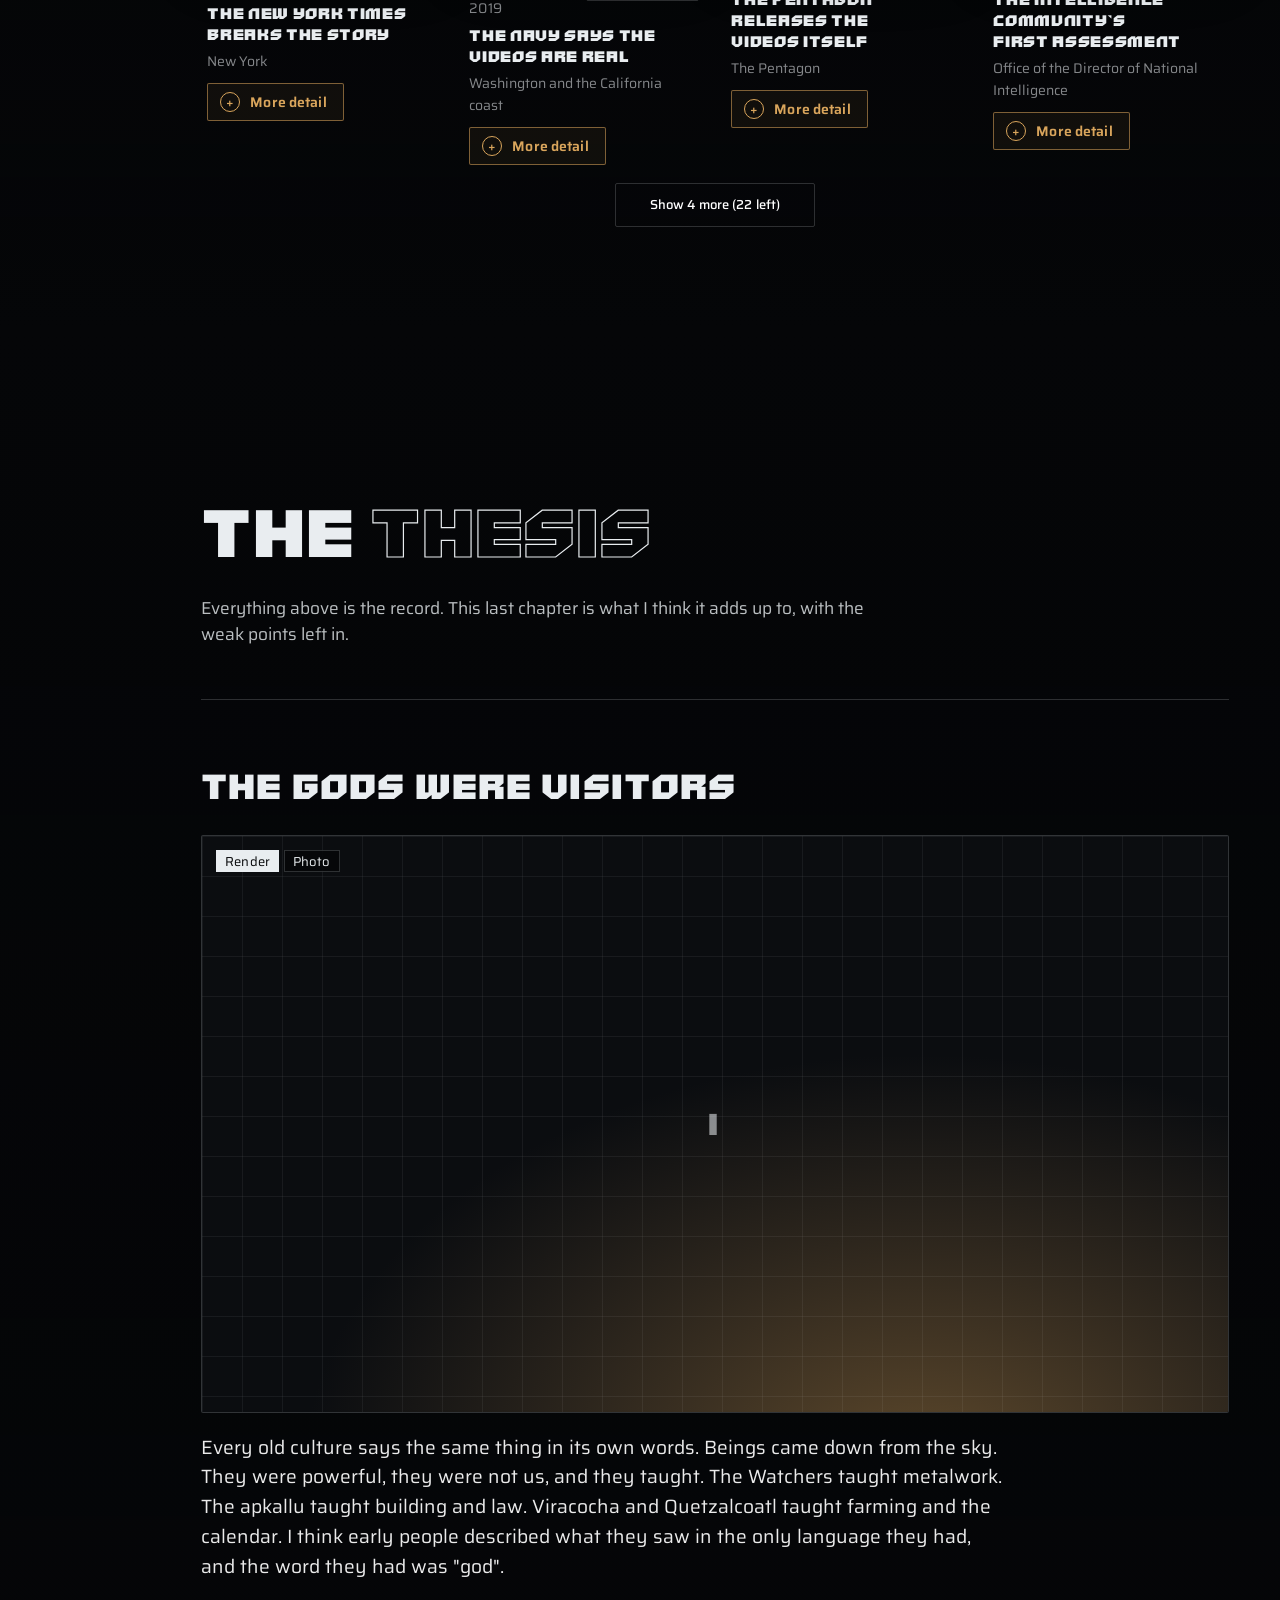
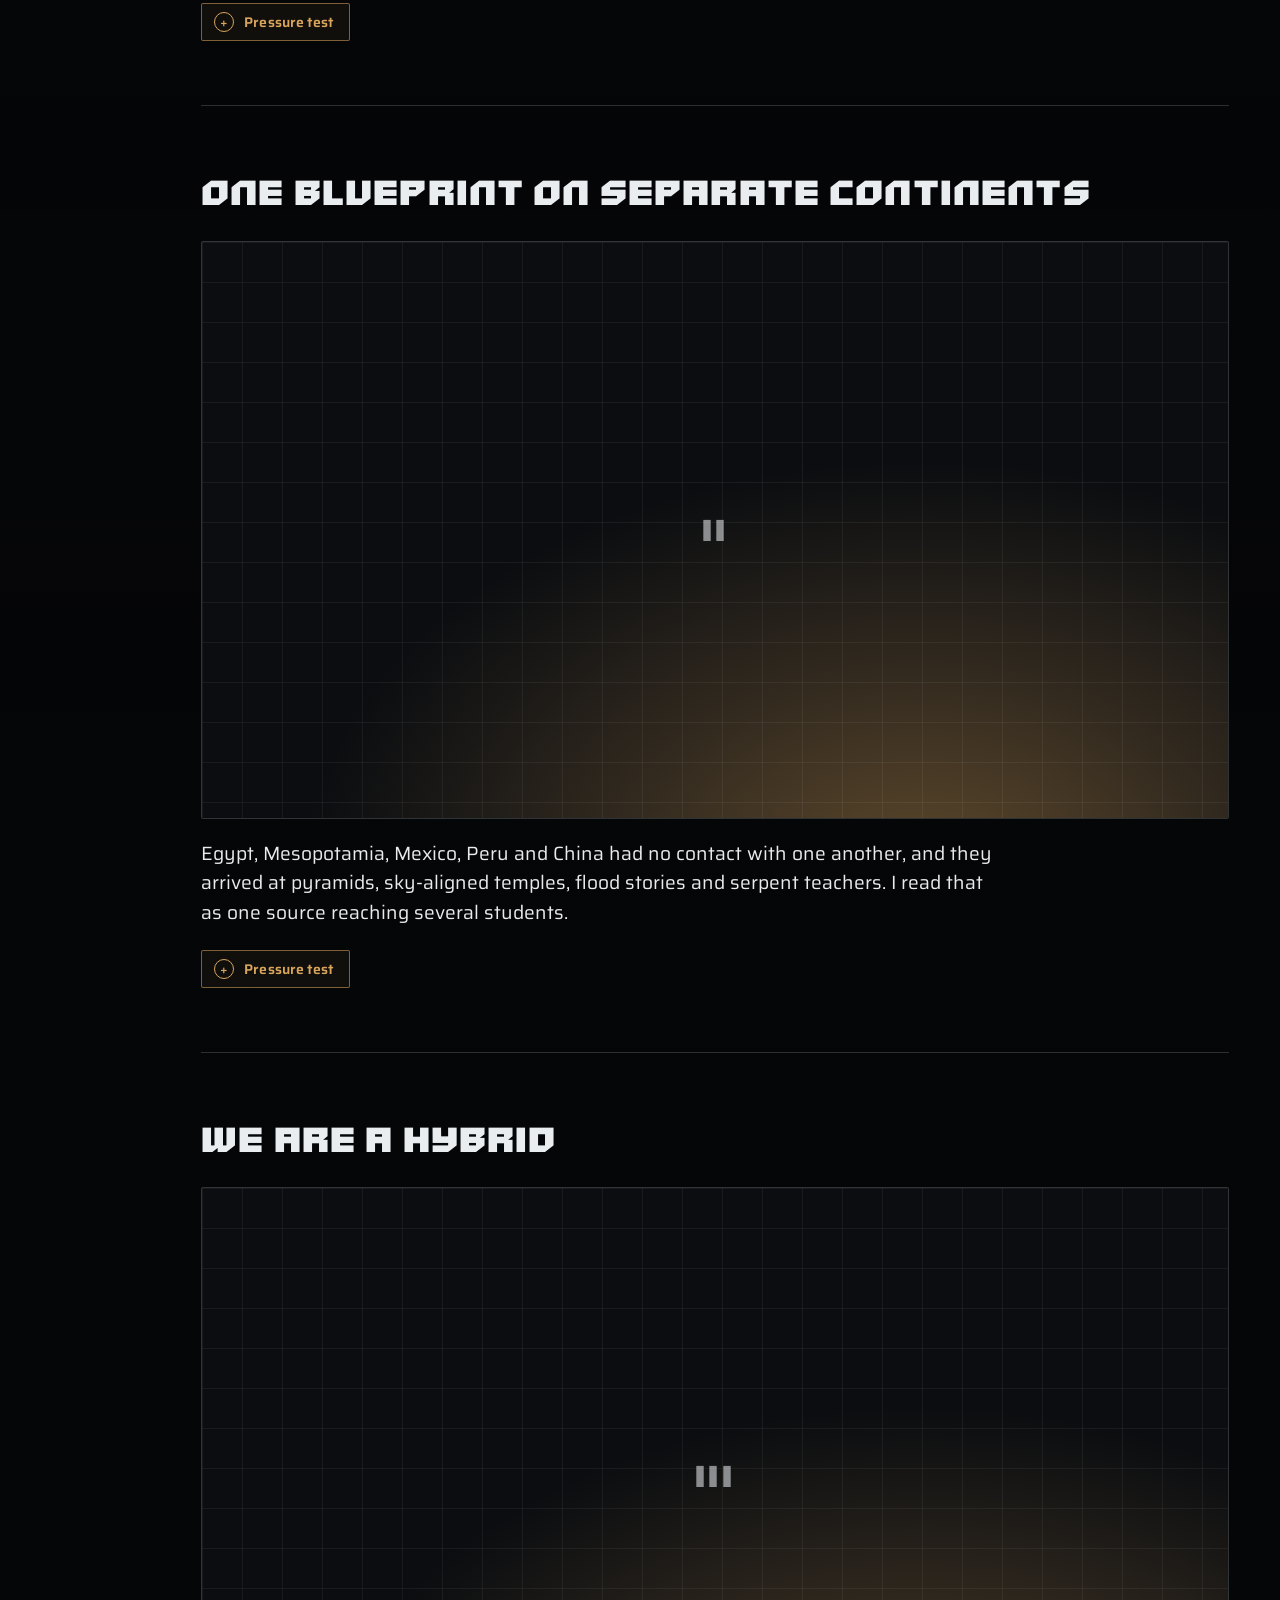
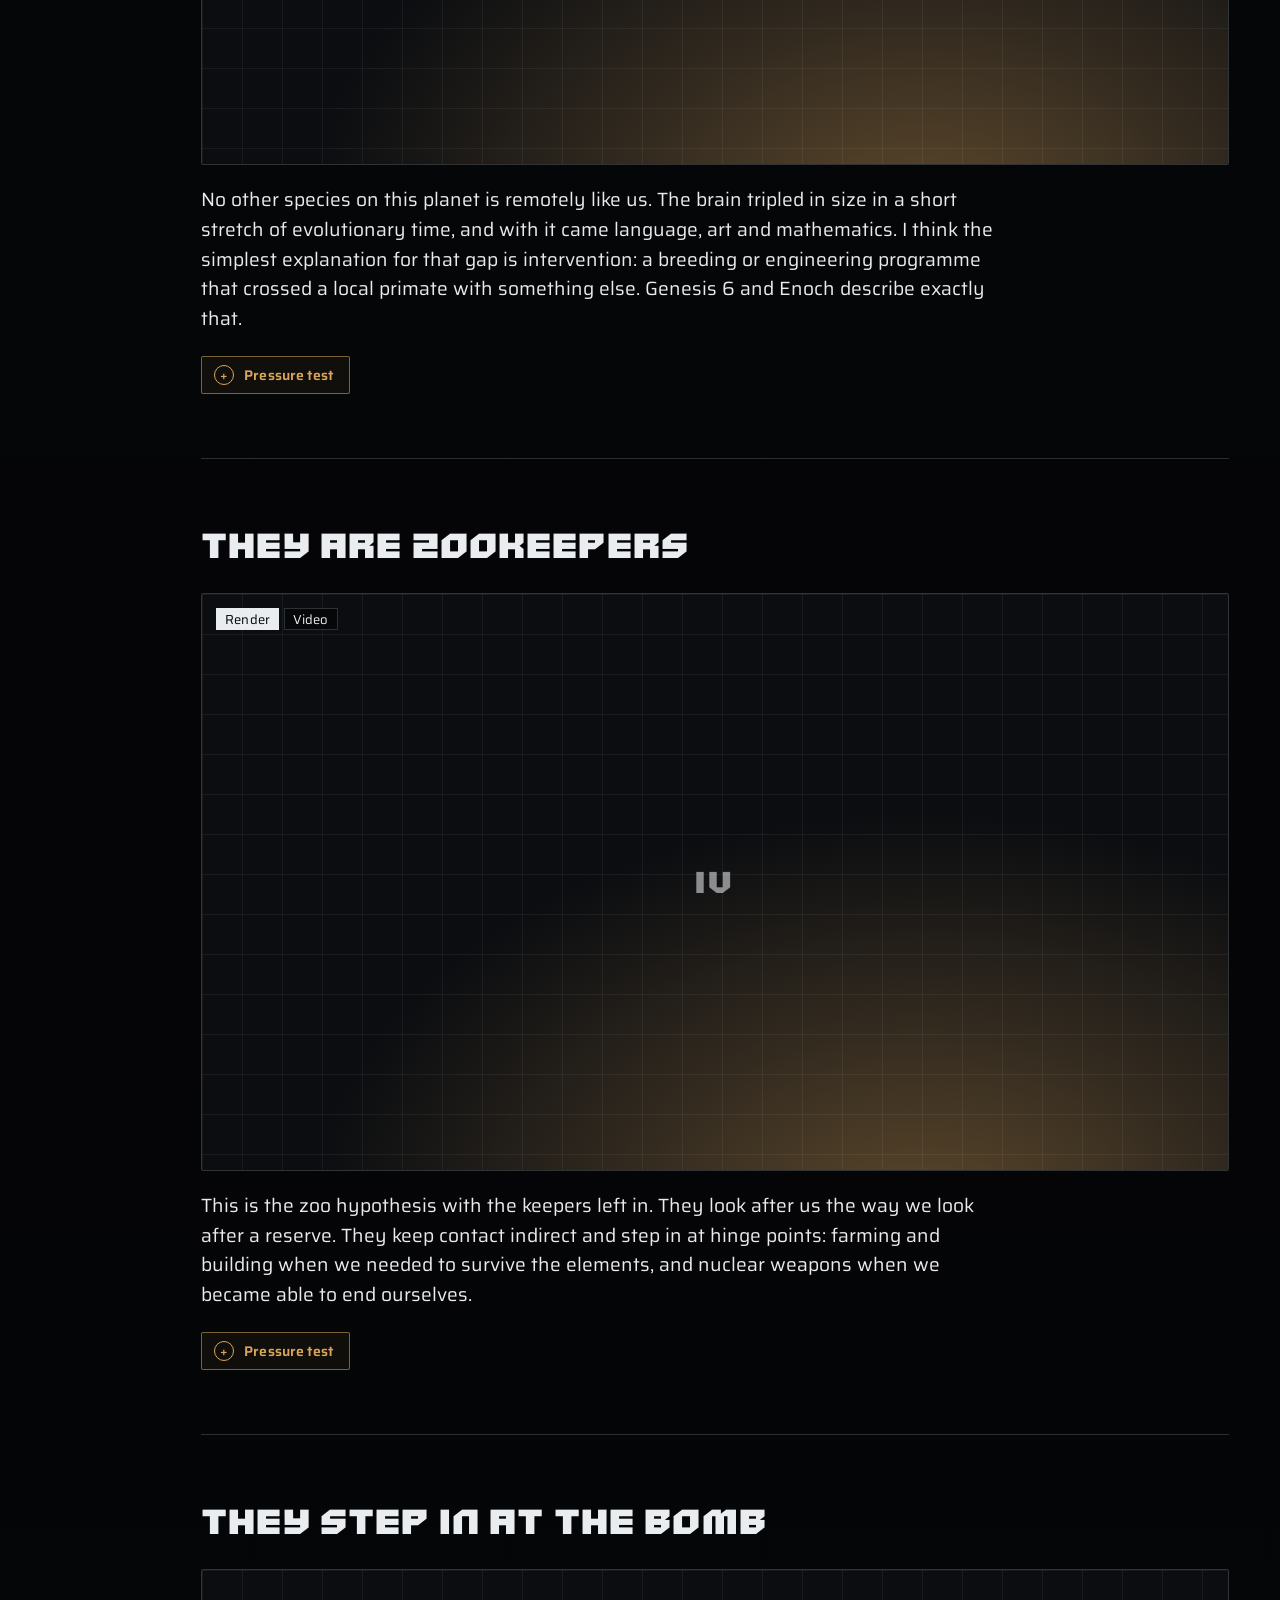
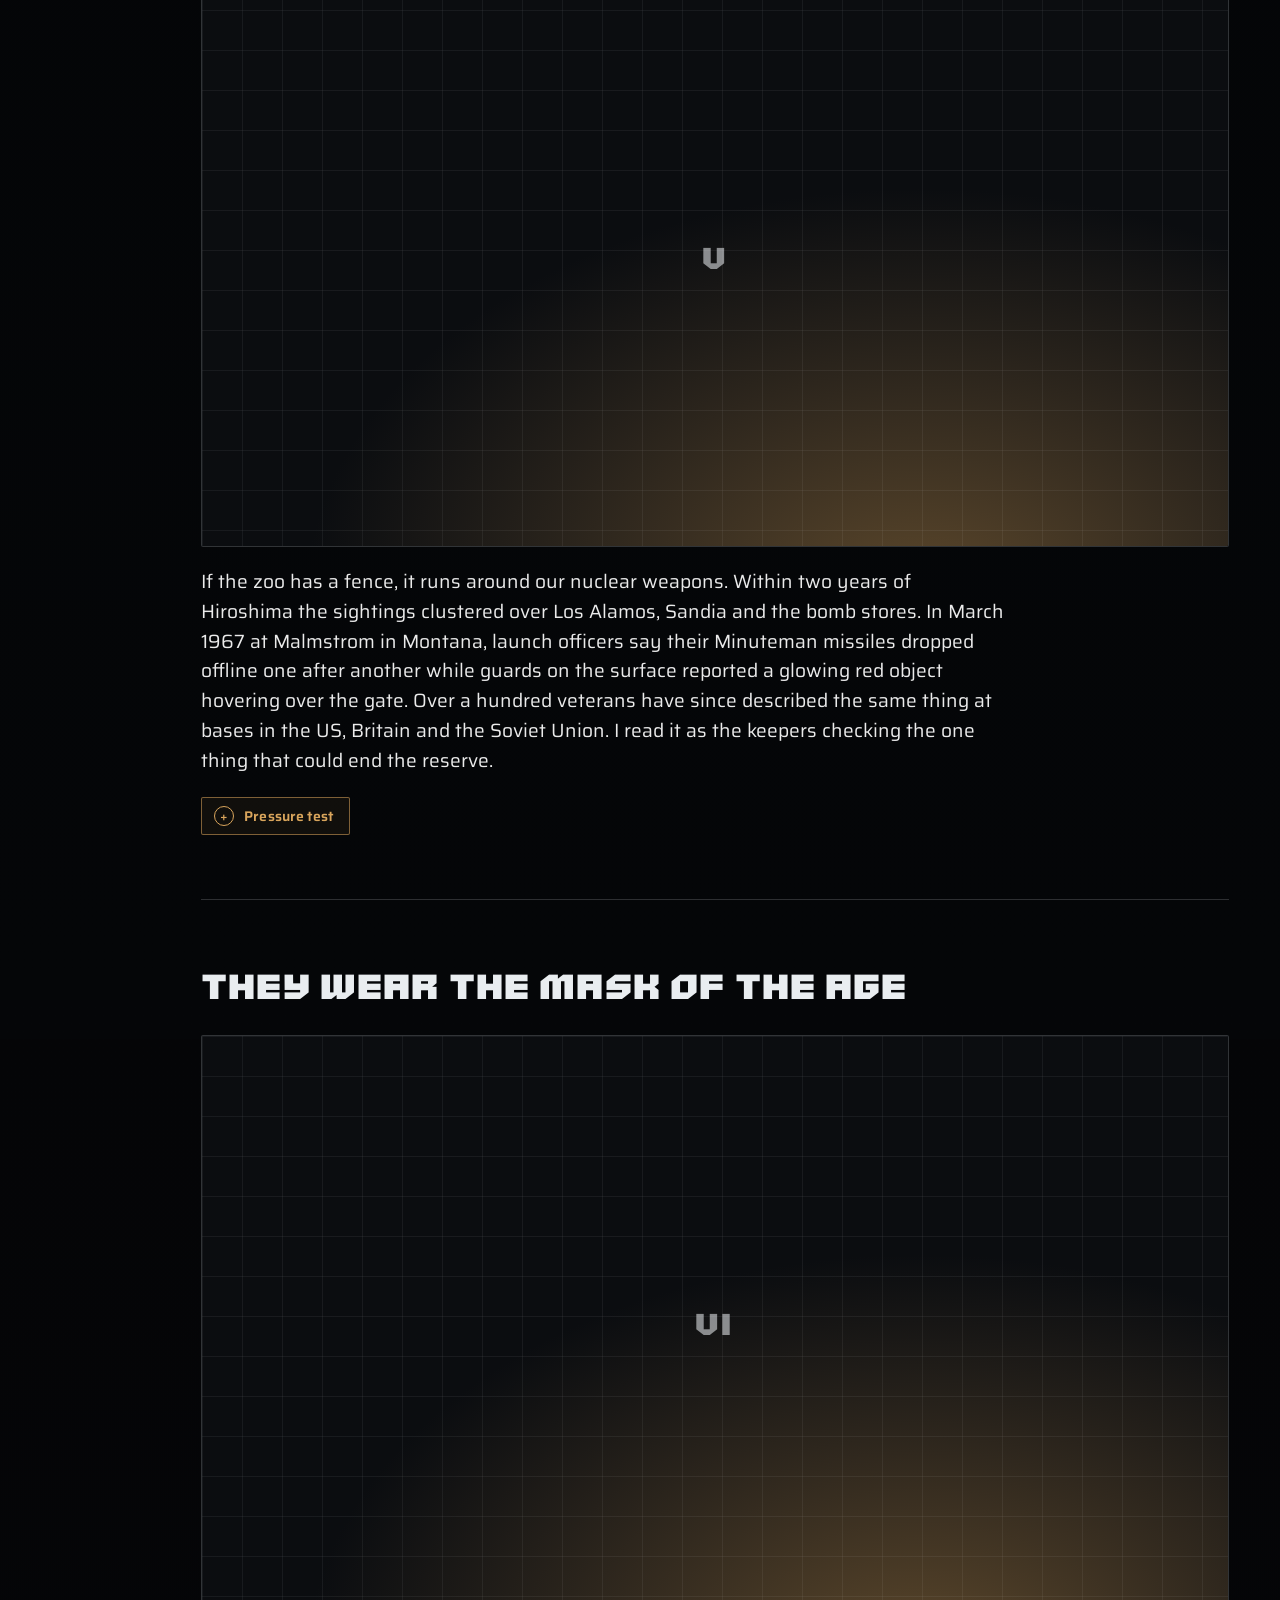
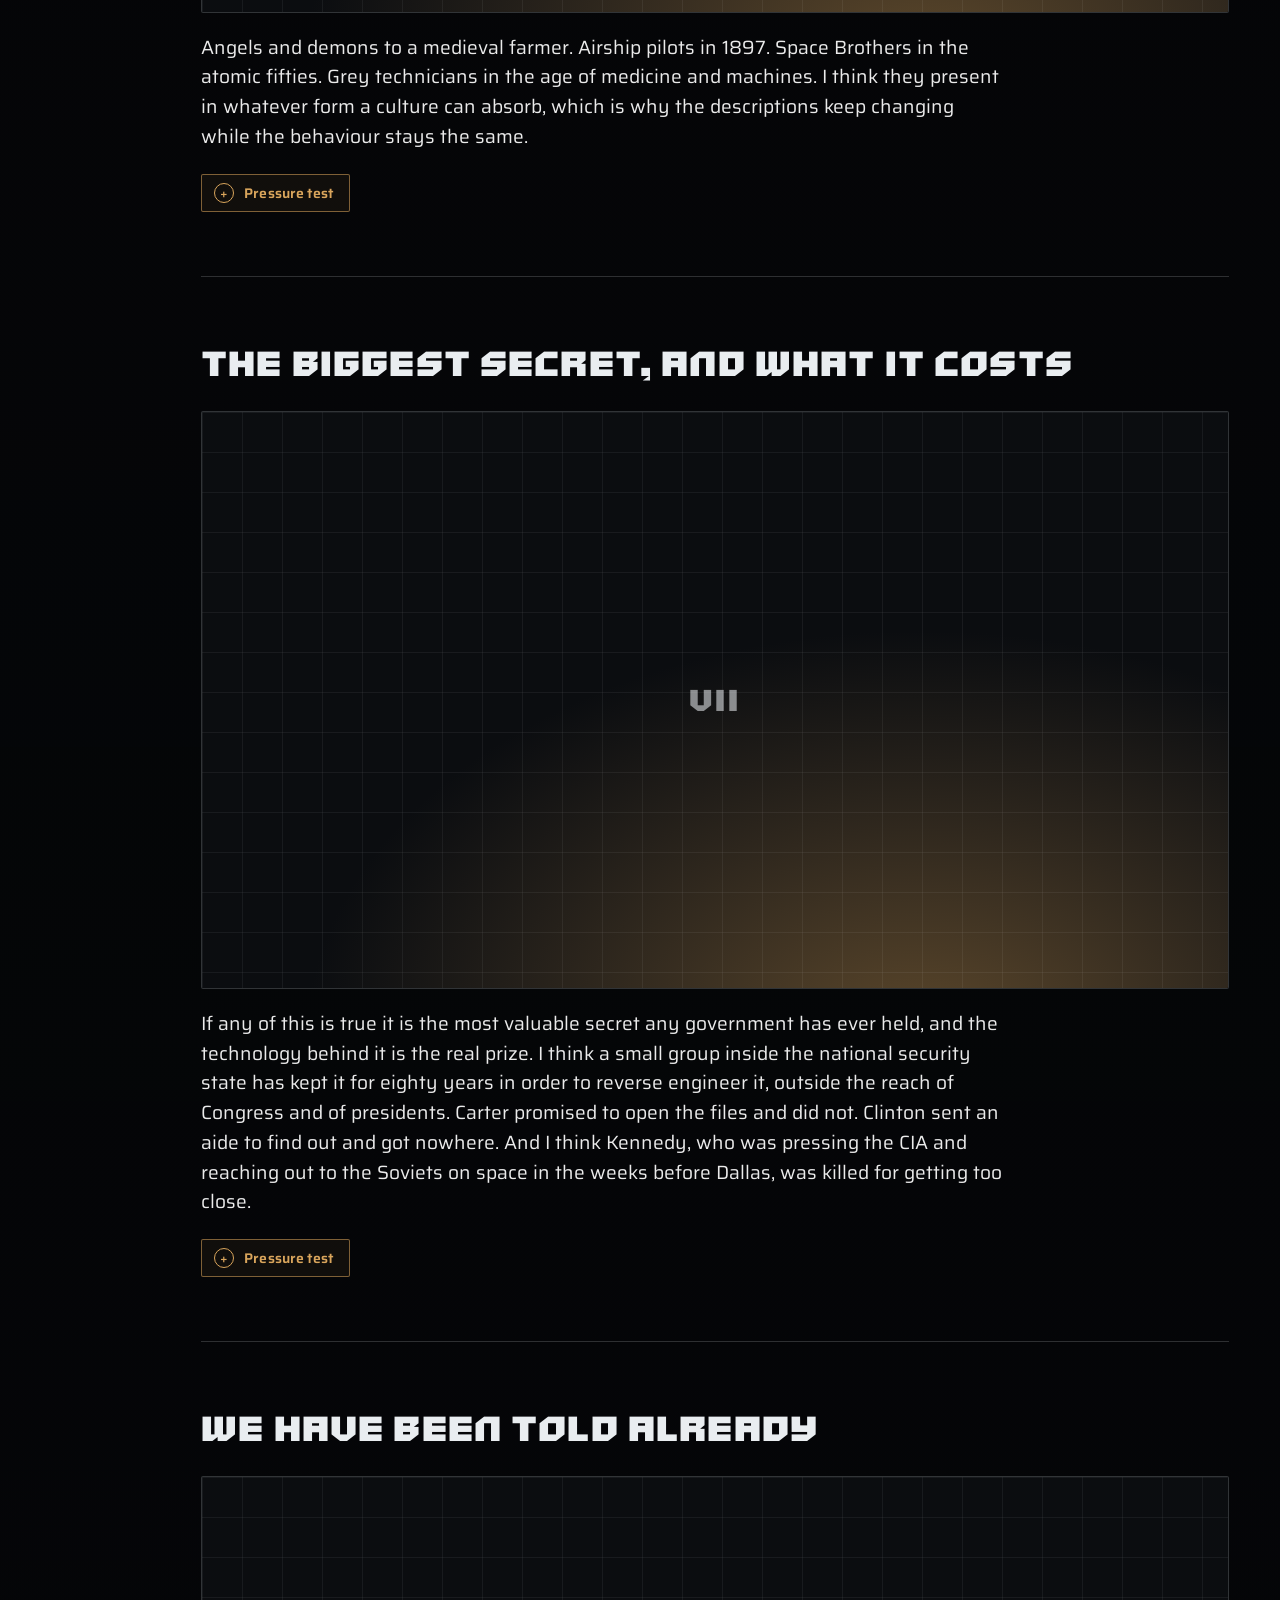
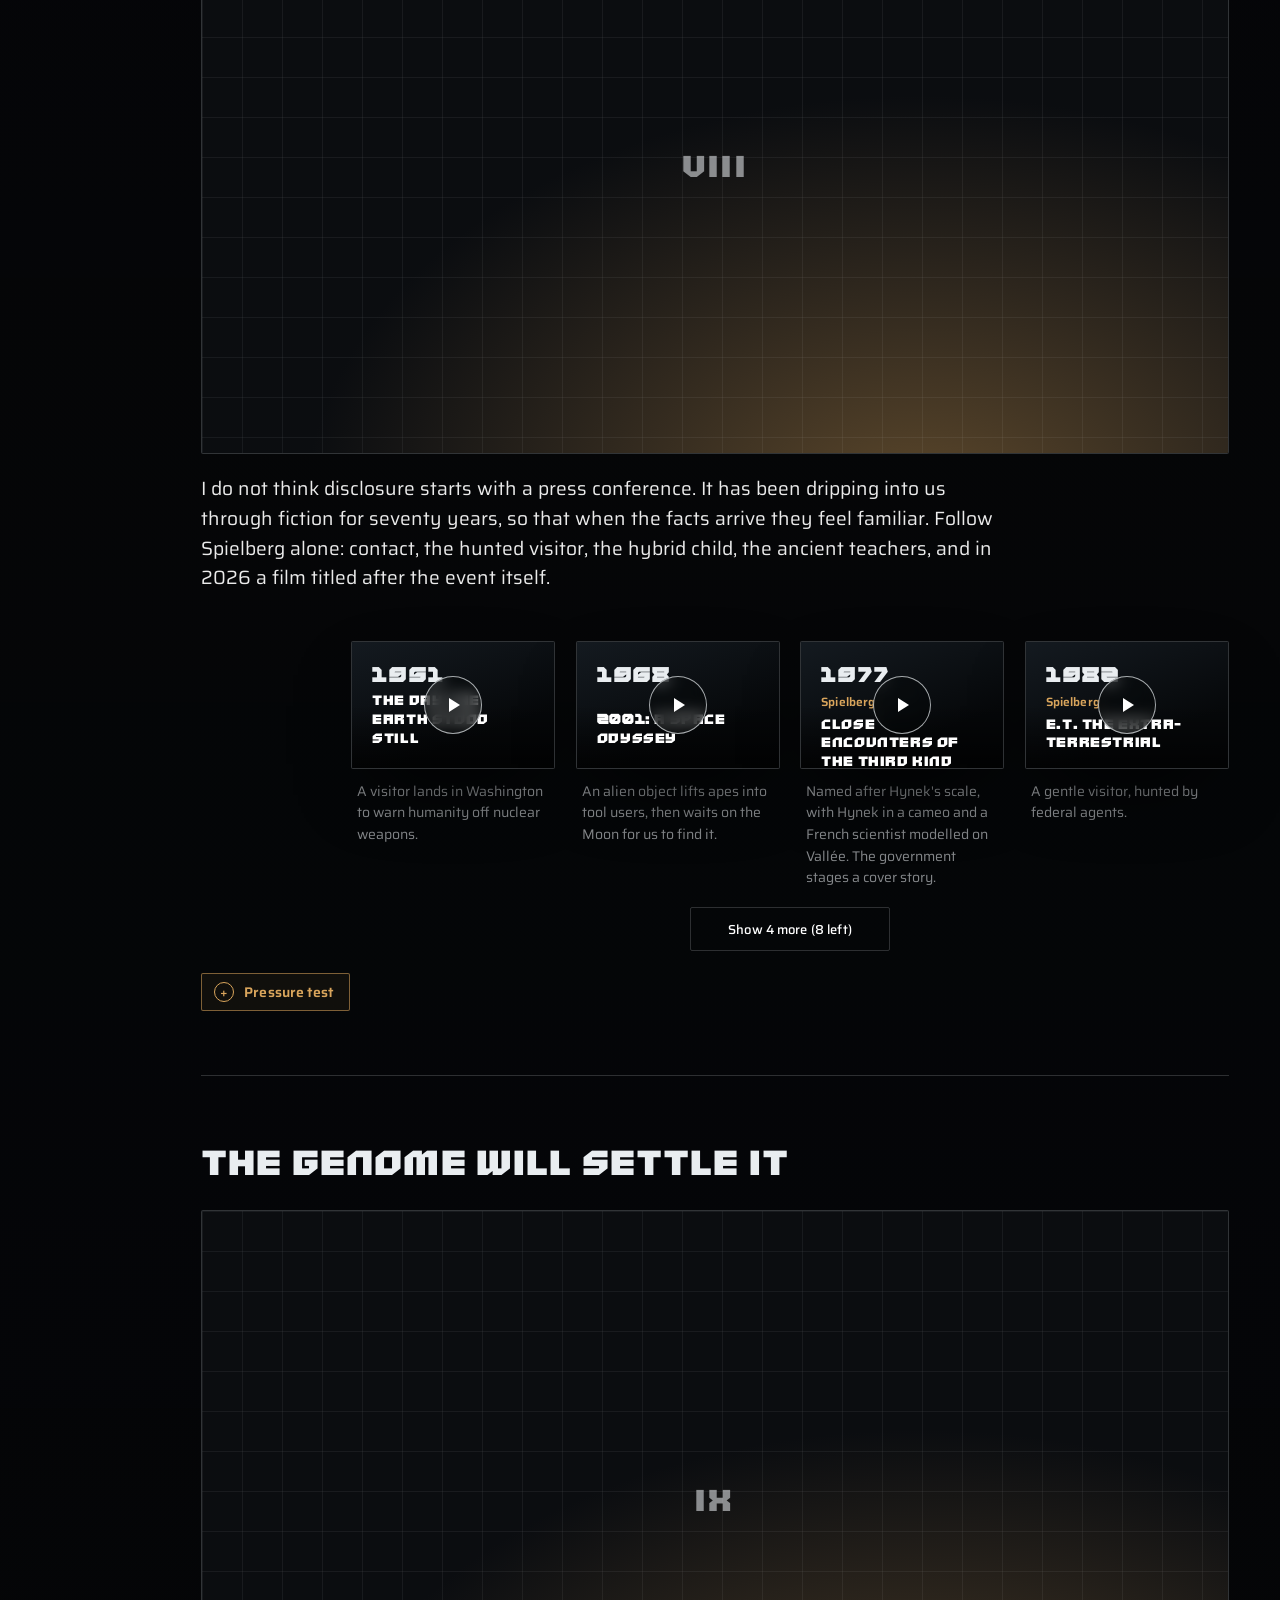
==== commit 8d272729: "Dedicate the site to Austin Booker Co-Authored-By: Claude Opus 5.5 <noreply@anthropic.com> Claude-Se" ====
--- a/index.html
+++ b/index.html
@@ -148,7 +148,7 @@
 </main>
 <nav class="pager" id="pager" aria-label="Next and previous chapter"></nav>
 
-<footer><p class="maker">By <b>Keegan Selby</b></p><b>About this page</b>
+<footer><div class="dedication"><span class="ded-star" aria-hidden="true"></span><p>Dedicated to</p><h4>Austin Booker</h4><p class="ded-sub">In loving memory</p></div><p class="maker">By <b>Keegan Selby</b></p><b>About this page</b>
   <p>Evidence ratings are editorial judgements. Video and photographs load from Wikimedia Commons, YouTube and the original hosts and remain the property of their makers. Government footage is in the public domain. Last updated 13 November 2026. PURSUE figures checked against war.gov/ufo that day.</p>
   <p id="credits"></p>
 </footer>
--- a/style.css
+++ b/style.css
@@ -817,7 +817,6 @@
  .htabs .th-t{position:static;background:none;padding:0 10px;min-width:0}
  .htabs .th-t b{font-size:11px;line-height:1.15}
  .htabs .th-t em{display:none!important}
- .htabs .ht:last-child{grid-column:1/-1}
  /* decks sit inside the page margins like on desktop */
  .grid-deck{padding-left:0;padding-right:0}
  .orbcard{aspect-ratio:auto;min-height:220px}
@@ -842,3 +841,20 @@
 .dos .paper-sheet.big{transform:none;aspect-ratio:auto;max-height:70vh}
 .dos .paper-sheet.big img{height:auto}
 @media (max-width:760px){.paper{grid-template-columns:1fr}.paper-sheet{max-width:320px;margin:0 auto}}
+/* phones: six chapter cards as a slim 3×2 strip so the figure stays clear */
+@media (max-width:760px){
+ .htabs{grid-template-columns:repeat(3,1fr);gap:5px}
+ .htabs .ht{position:relative;display:block!important;height:62px}
+ .htabs .ht .th-img{position:absolute;inset:0;flex:none;height:auto;width:auto}
+ .htabs .th-t{position:absolute;inset:auto 0 0 0;padding:16px 7px 6px;background:linear-gradient(transparent,rgba(2,3,6,.9))}
+ .htabs .th-t b{font-size:9.5px;letter-spacing:.04em}
+}
+
+/* dedication */
+.dedication{text-align:center;padding:clamp(50px,8vw,100px) 0 clamp(40px,6vw,70px);margin-bottom:clamp(30px,4vw,50px);border-bottom:1px solid var(--line)}
+.dedication p{margin:0;font:400 13px var(--body);letter-spacing:.18em;text-transform:uppercase;color:var(--dim)}
+.dedication h4{margin:12px 0;font:400 clamp(30px,4.4vw,60px)/1 var(--mega);letter-spacing:.04em;text-transform:uppercase;color:var(--fg)}
+.dedication .ded-sub{text-transform:none;letter-spacing:.02em;font-size:15px;font-style:italic}
+.ded-star{display:block;width:6px;height:6px;margin:0 auto 22px;border-radius:50%;background:#fff;box-shadow:0 0 10px 2px rgba(255,255,255,.8),0 0 40px 8px rgba(156,199,214,.35);animation:dedtw 4s ease-in-out infinite}
+@keyframes dedtw{50%{opacity:.45;transform:scale(.8)}}
+@media (prefers-reduced-motion:reduce){.ded-star{animation:none}}
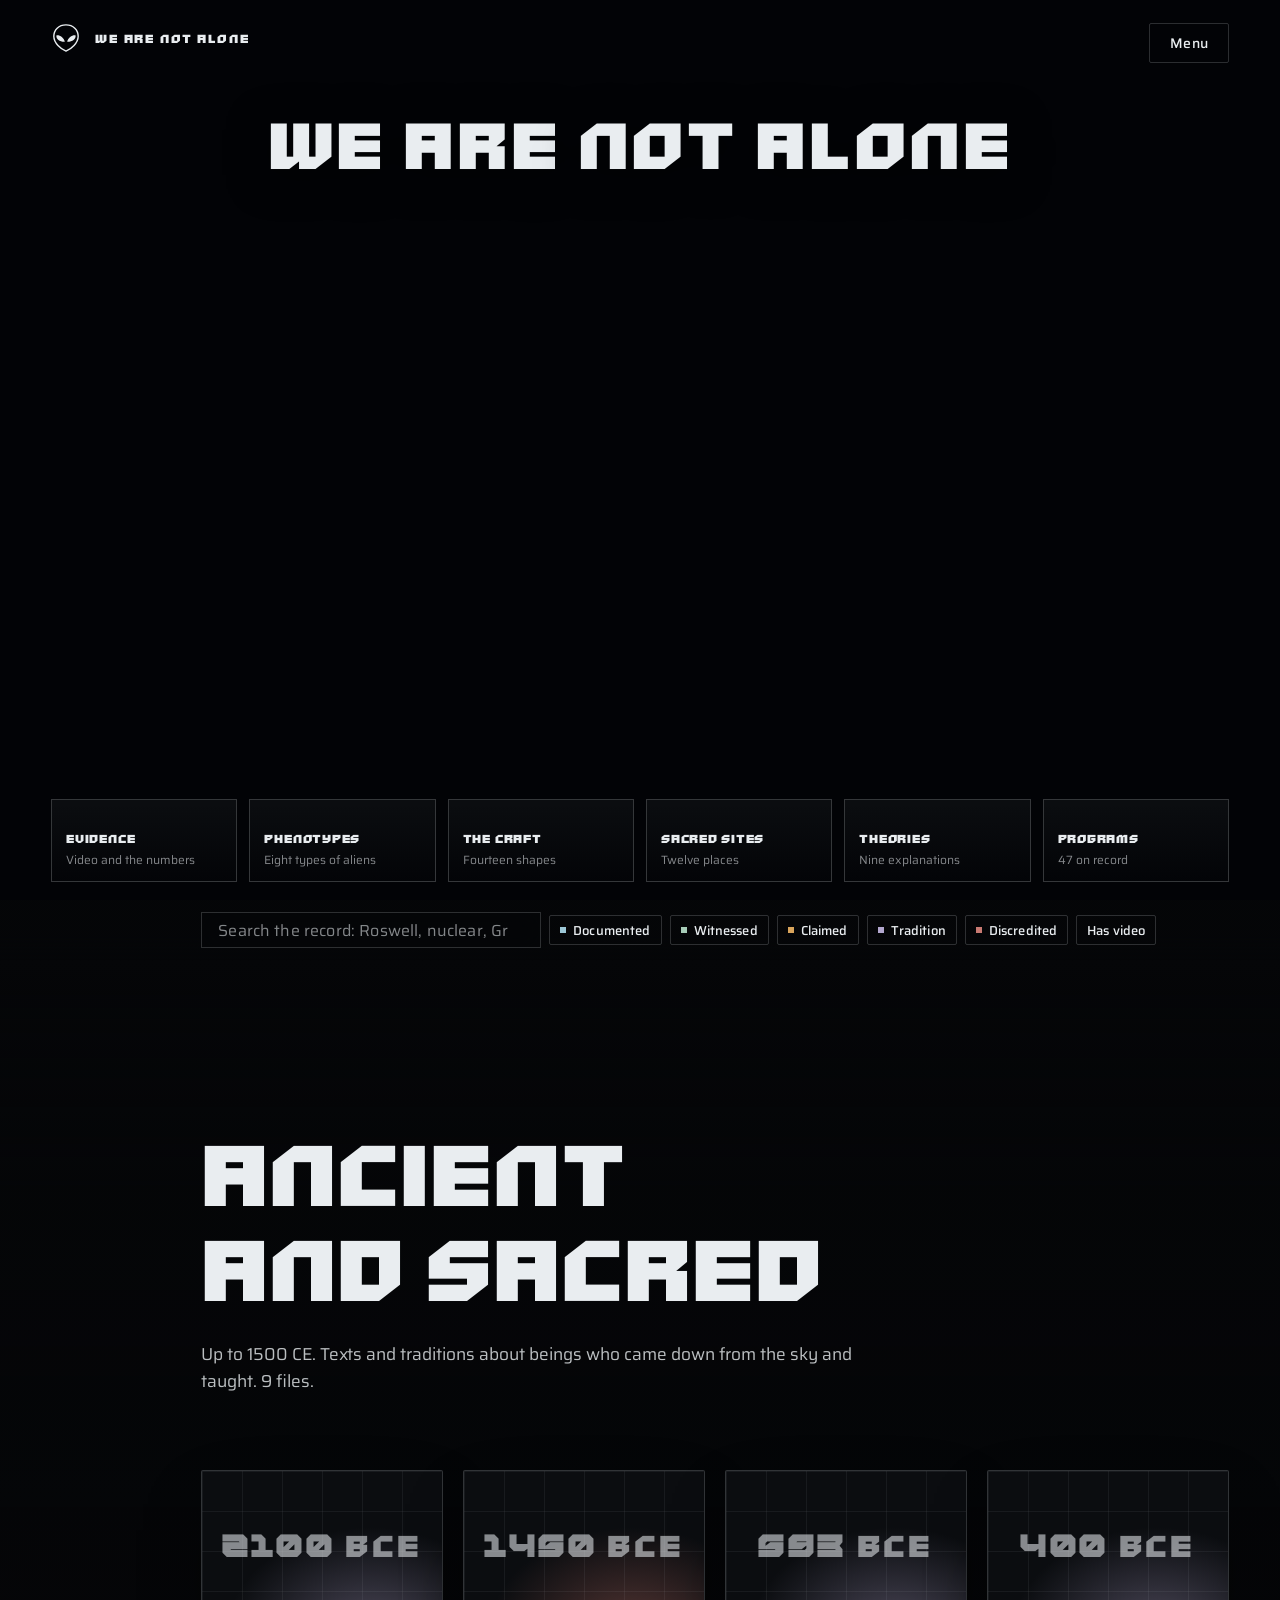
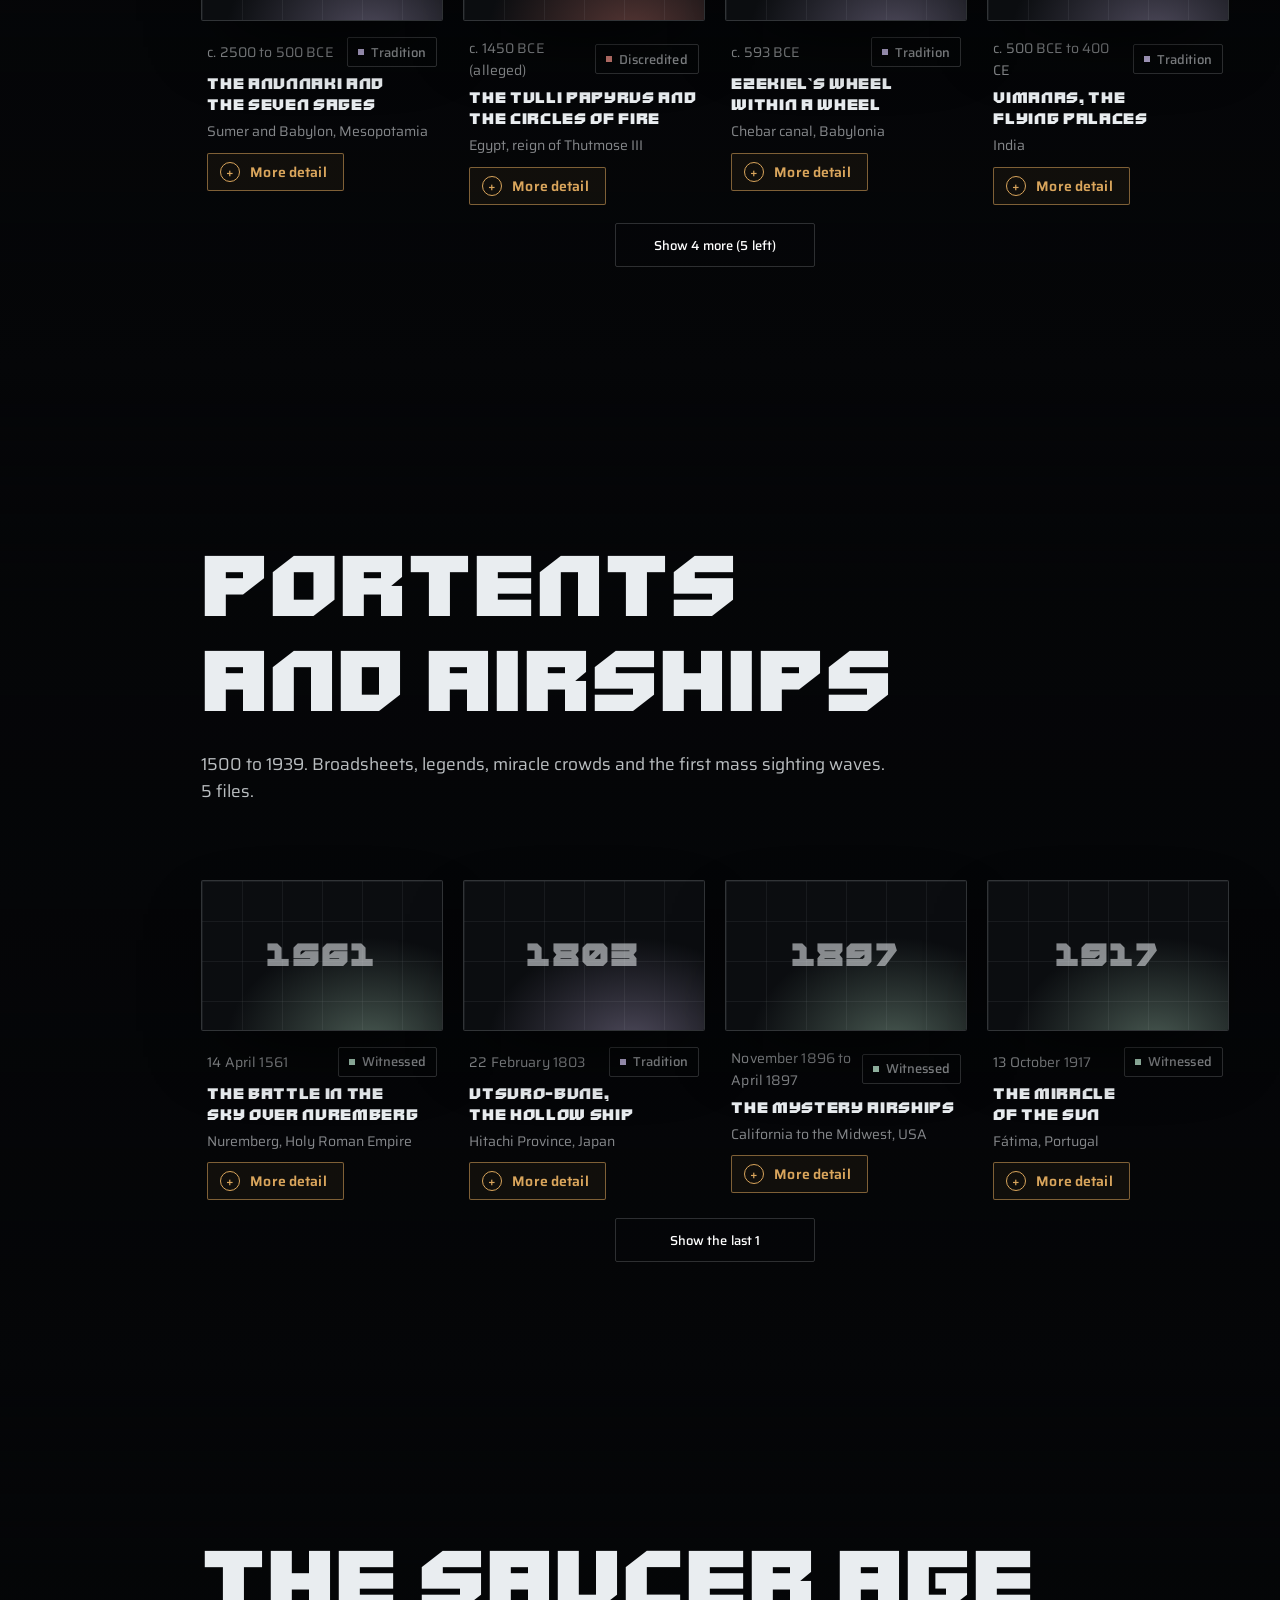
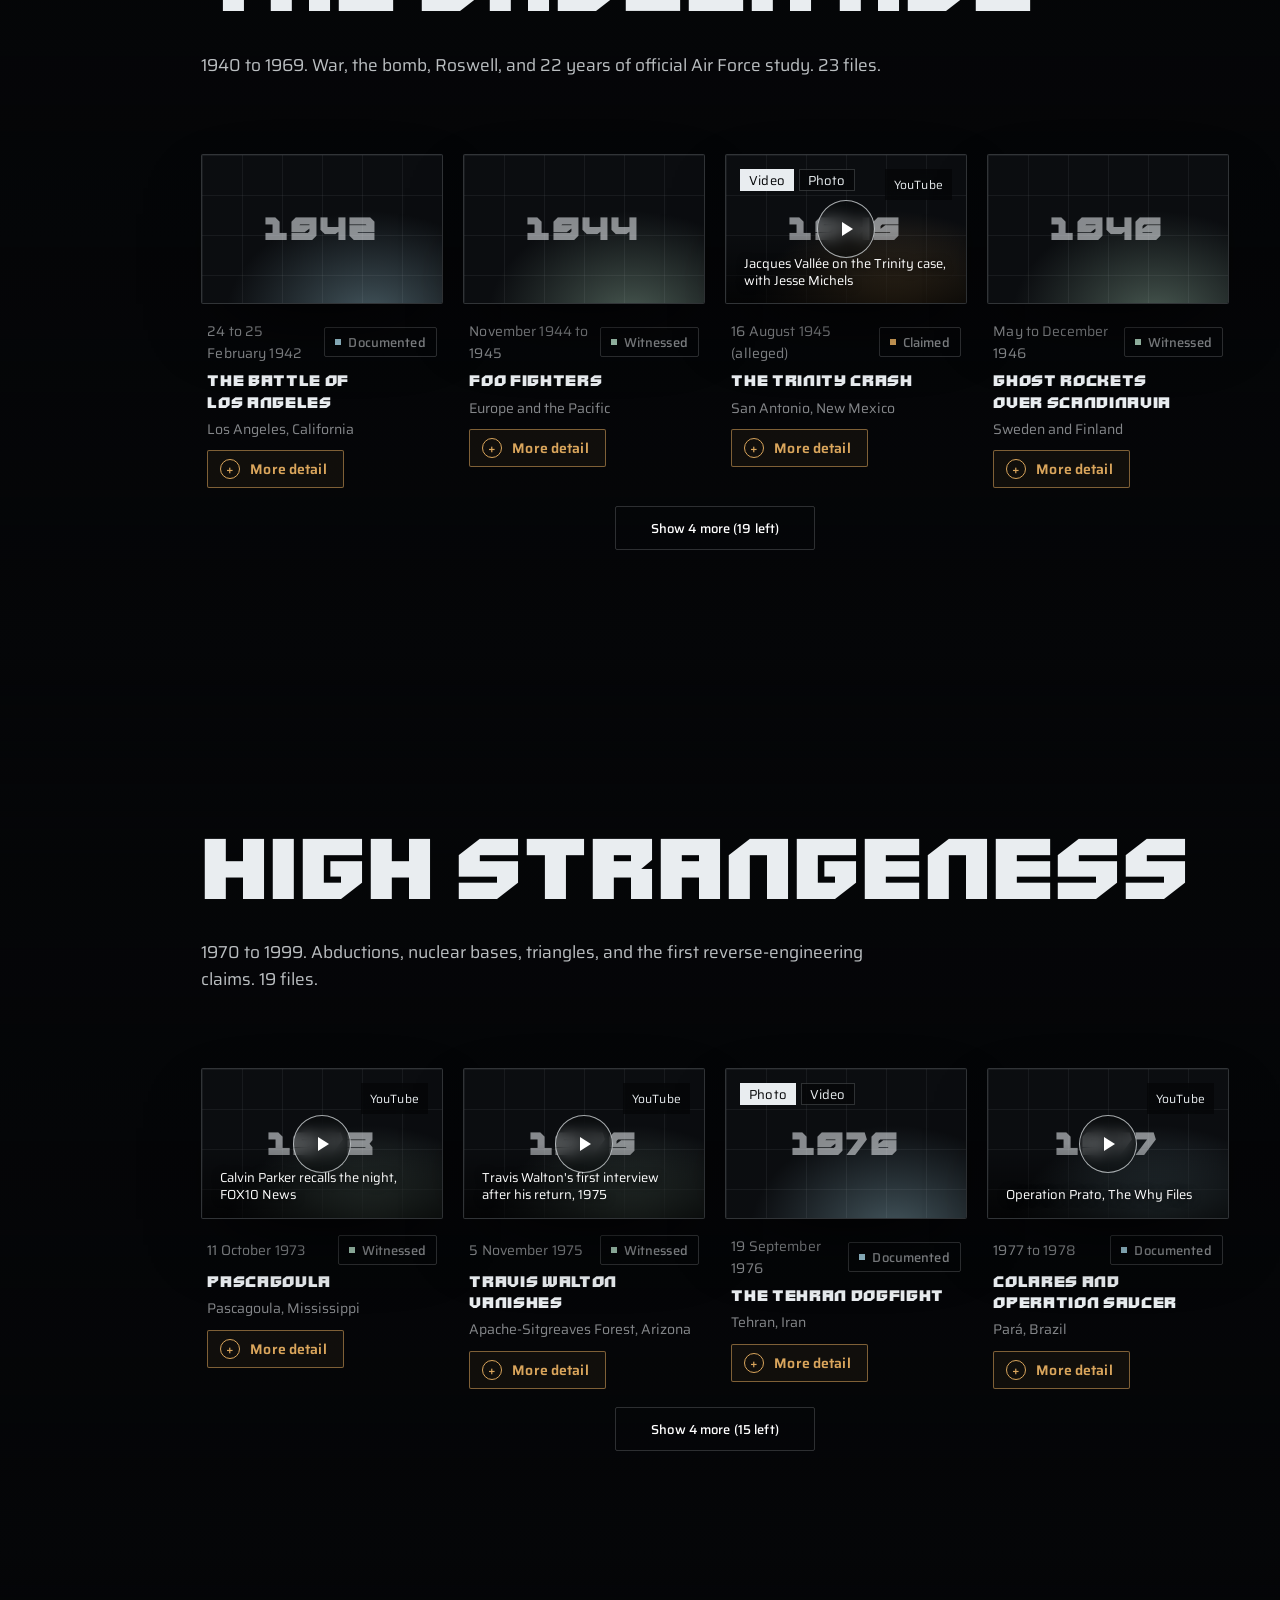
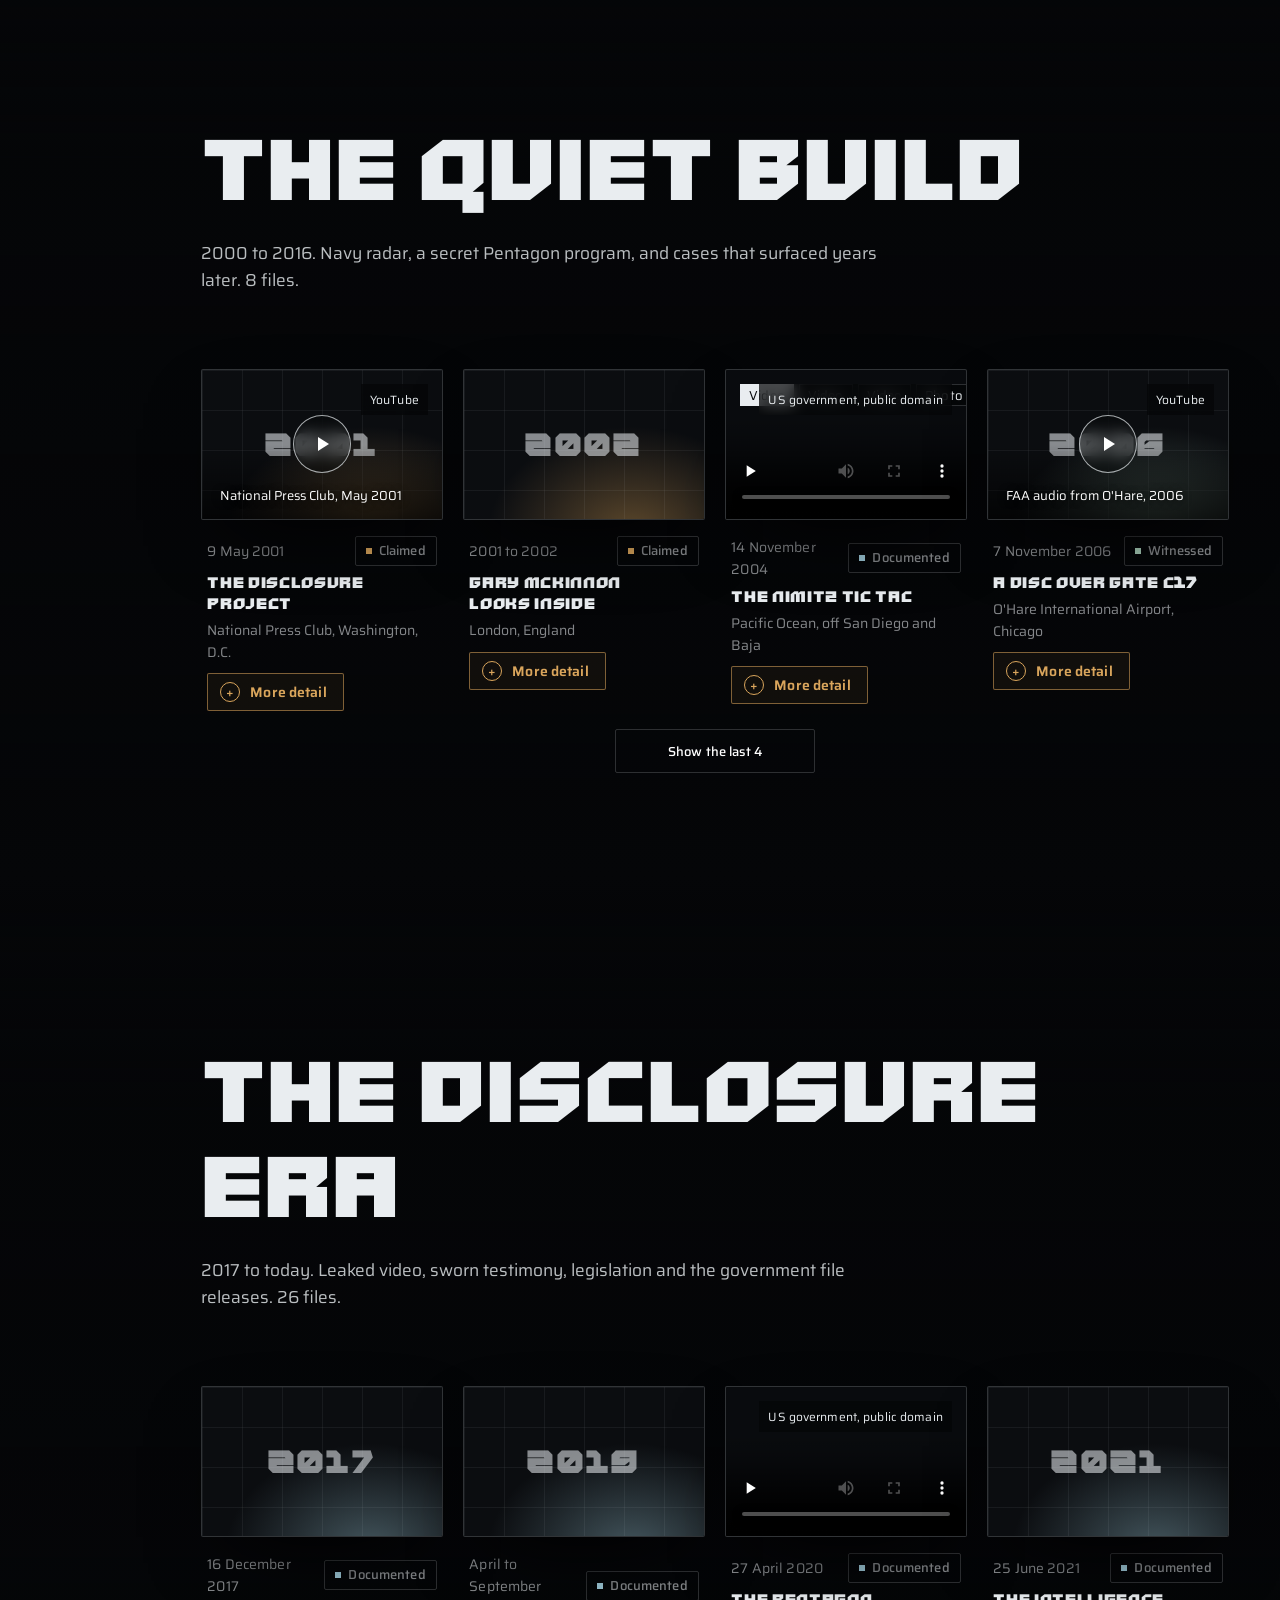
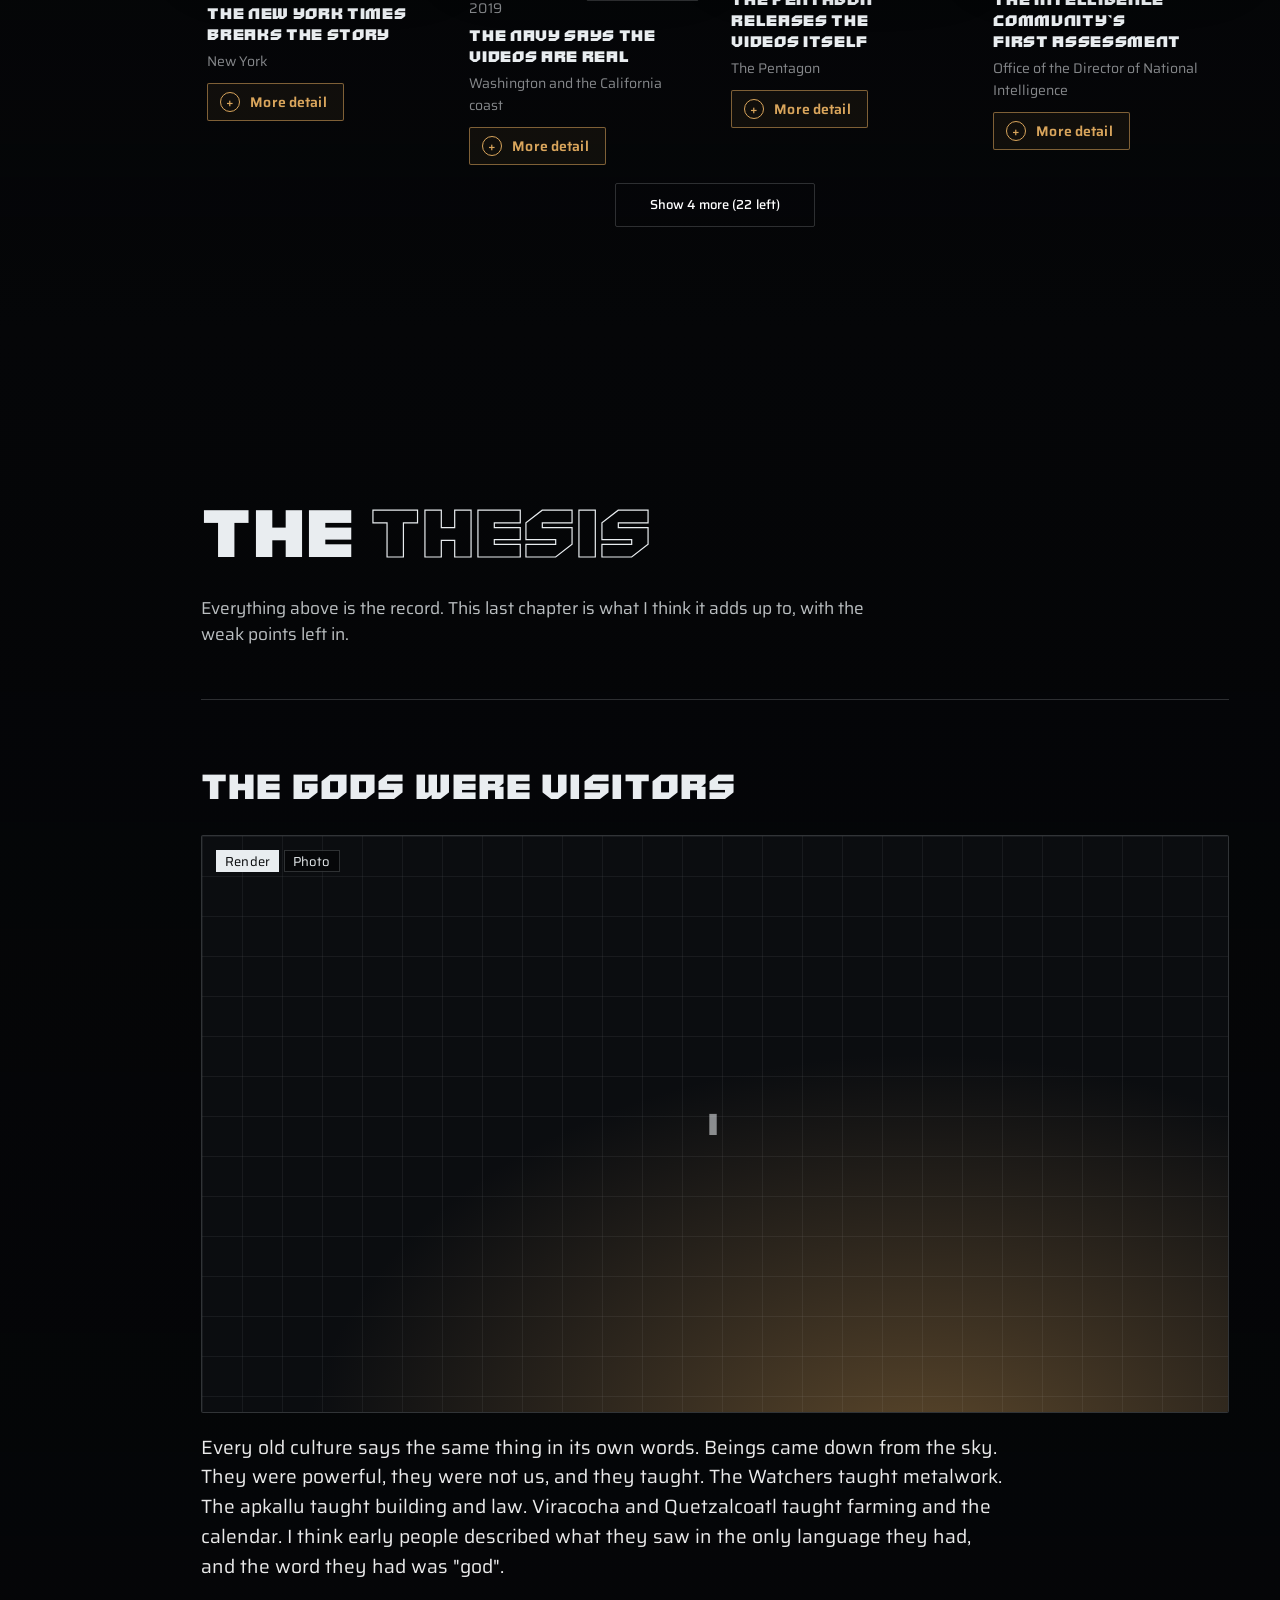
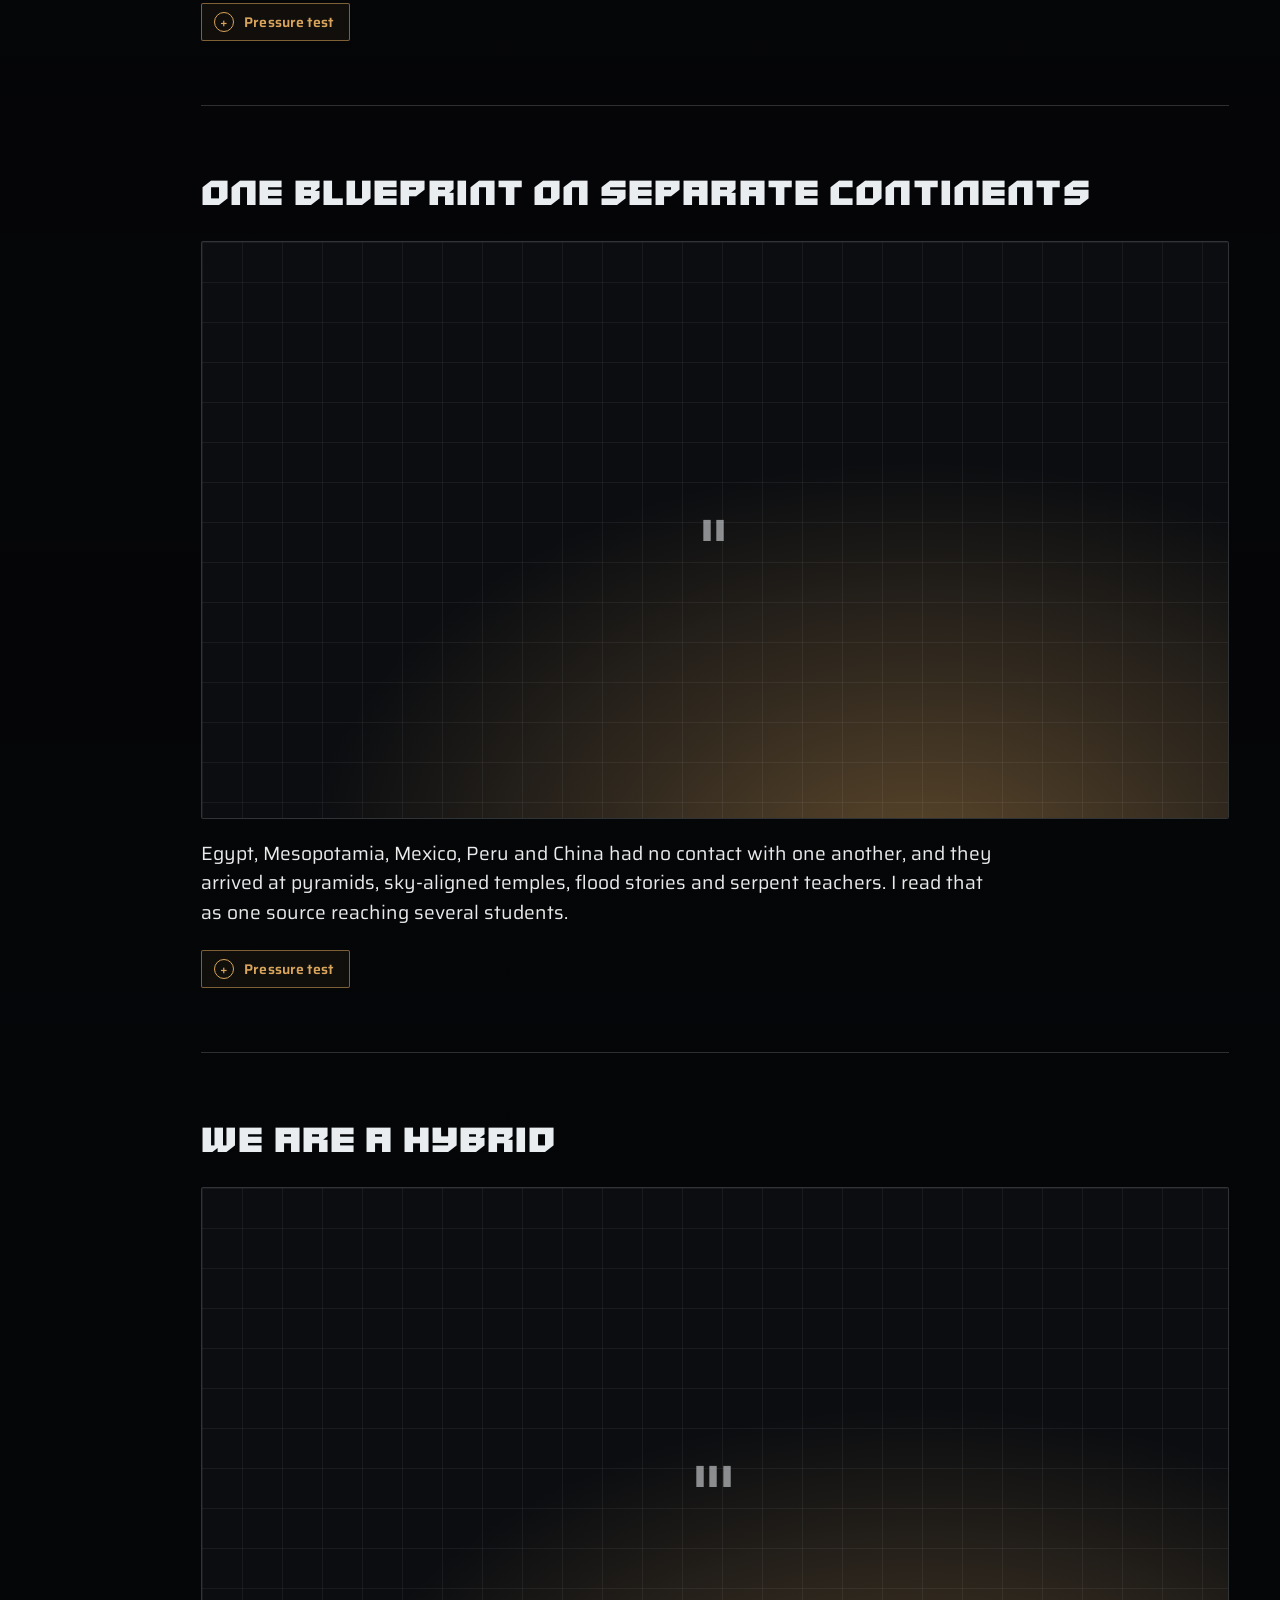
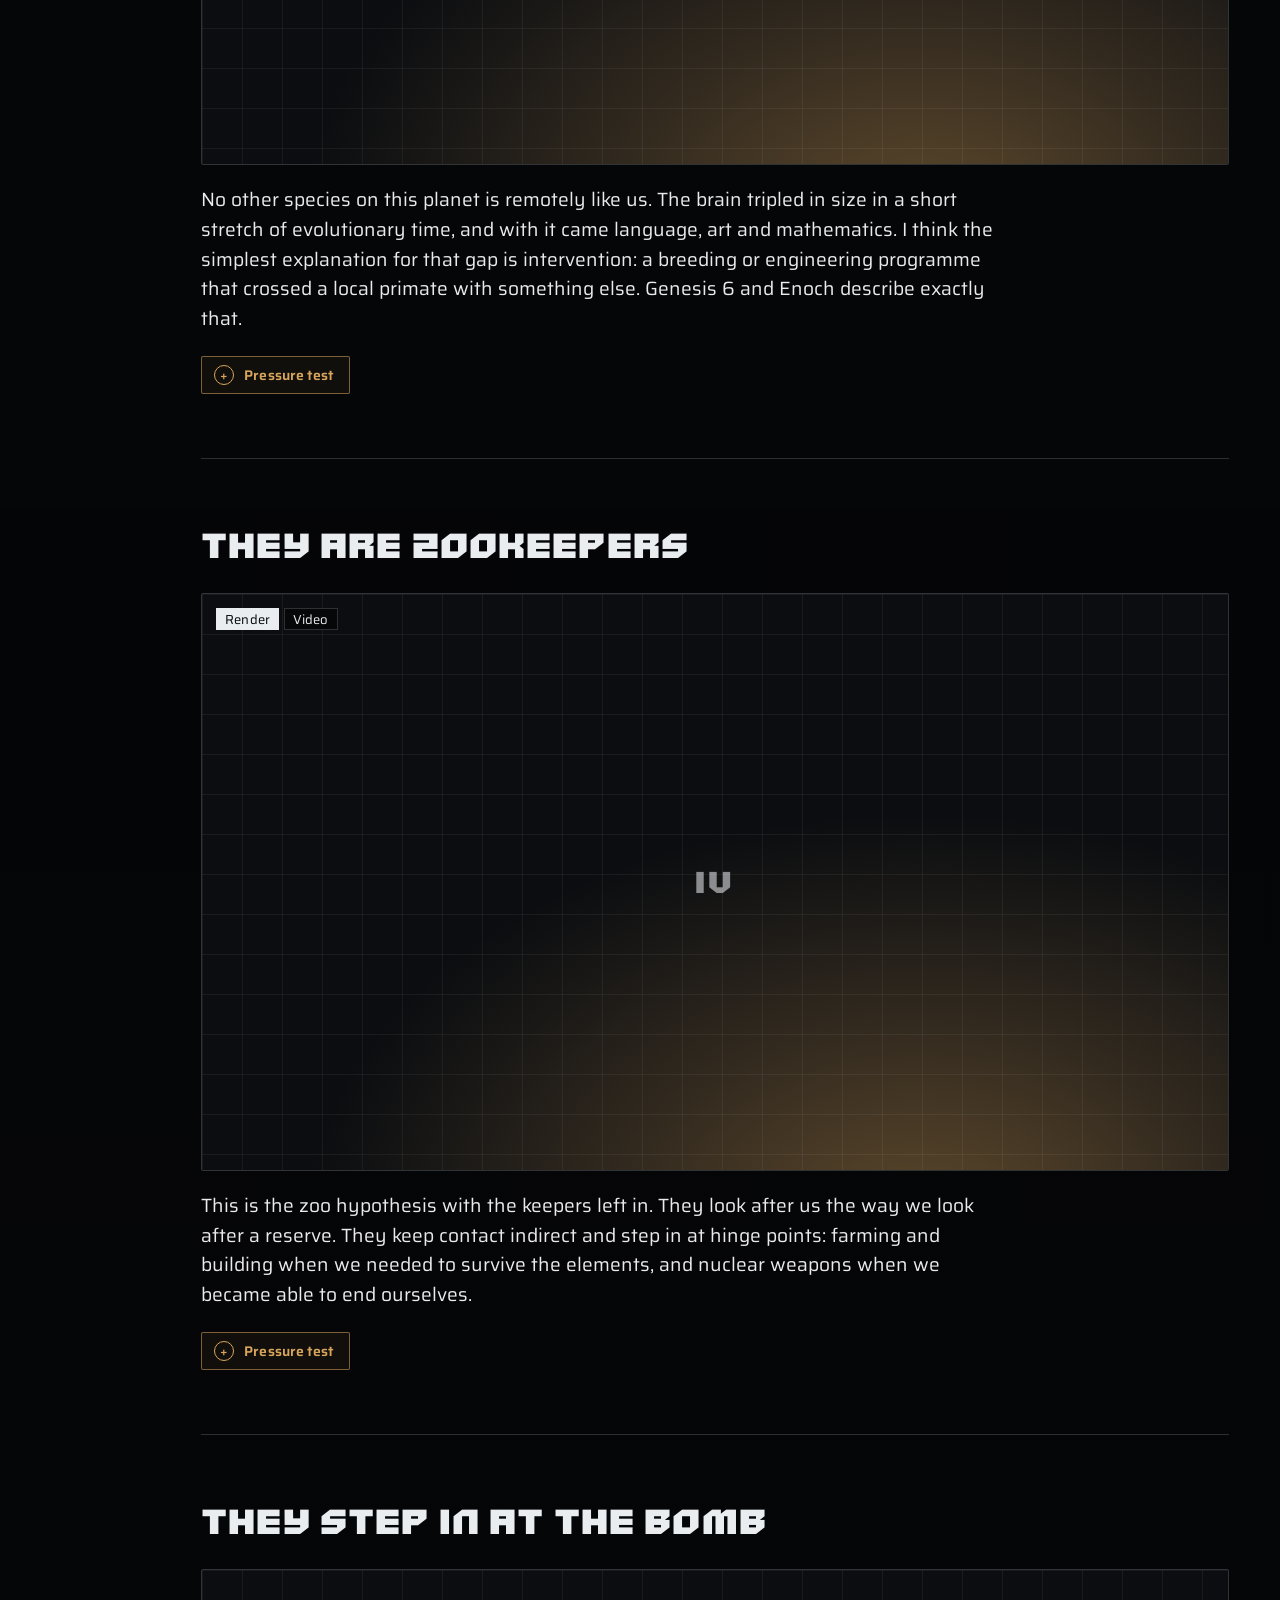
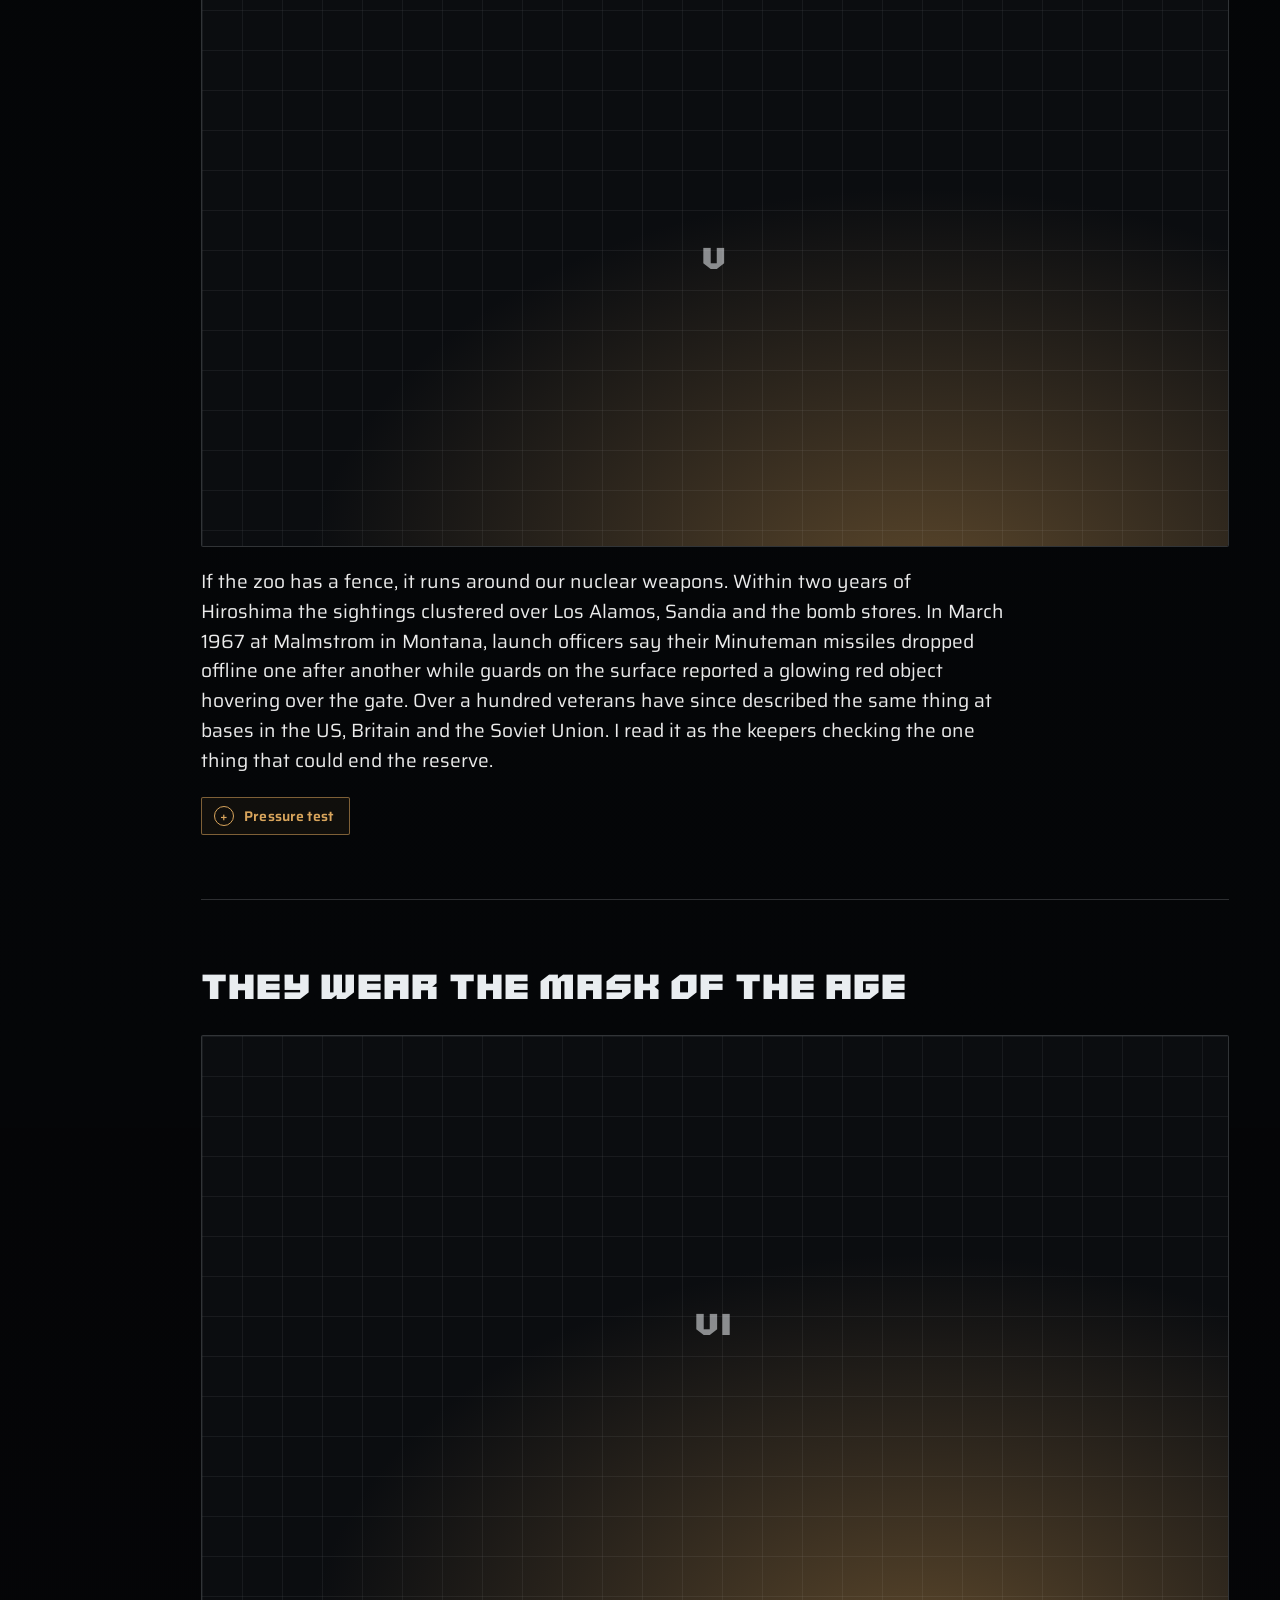
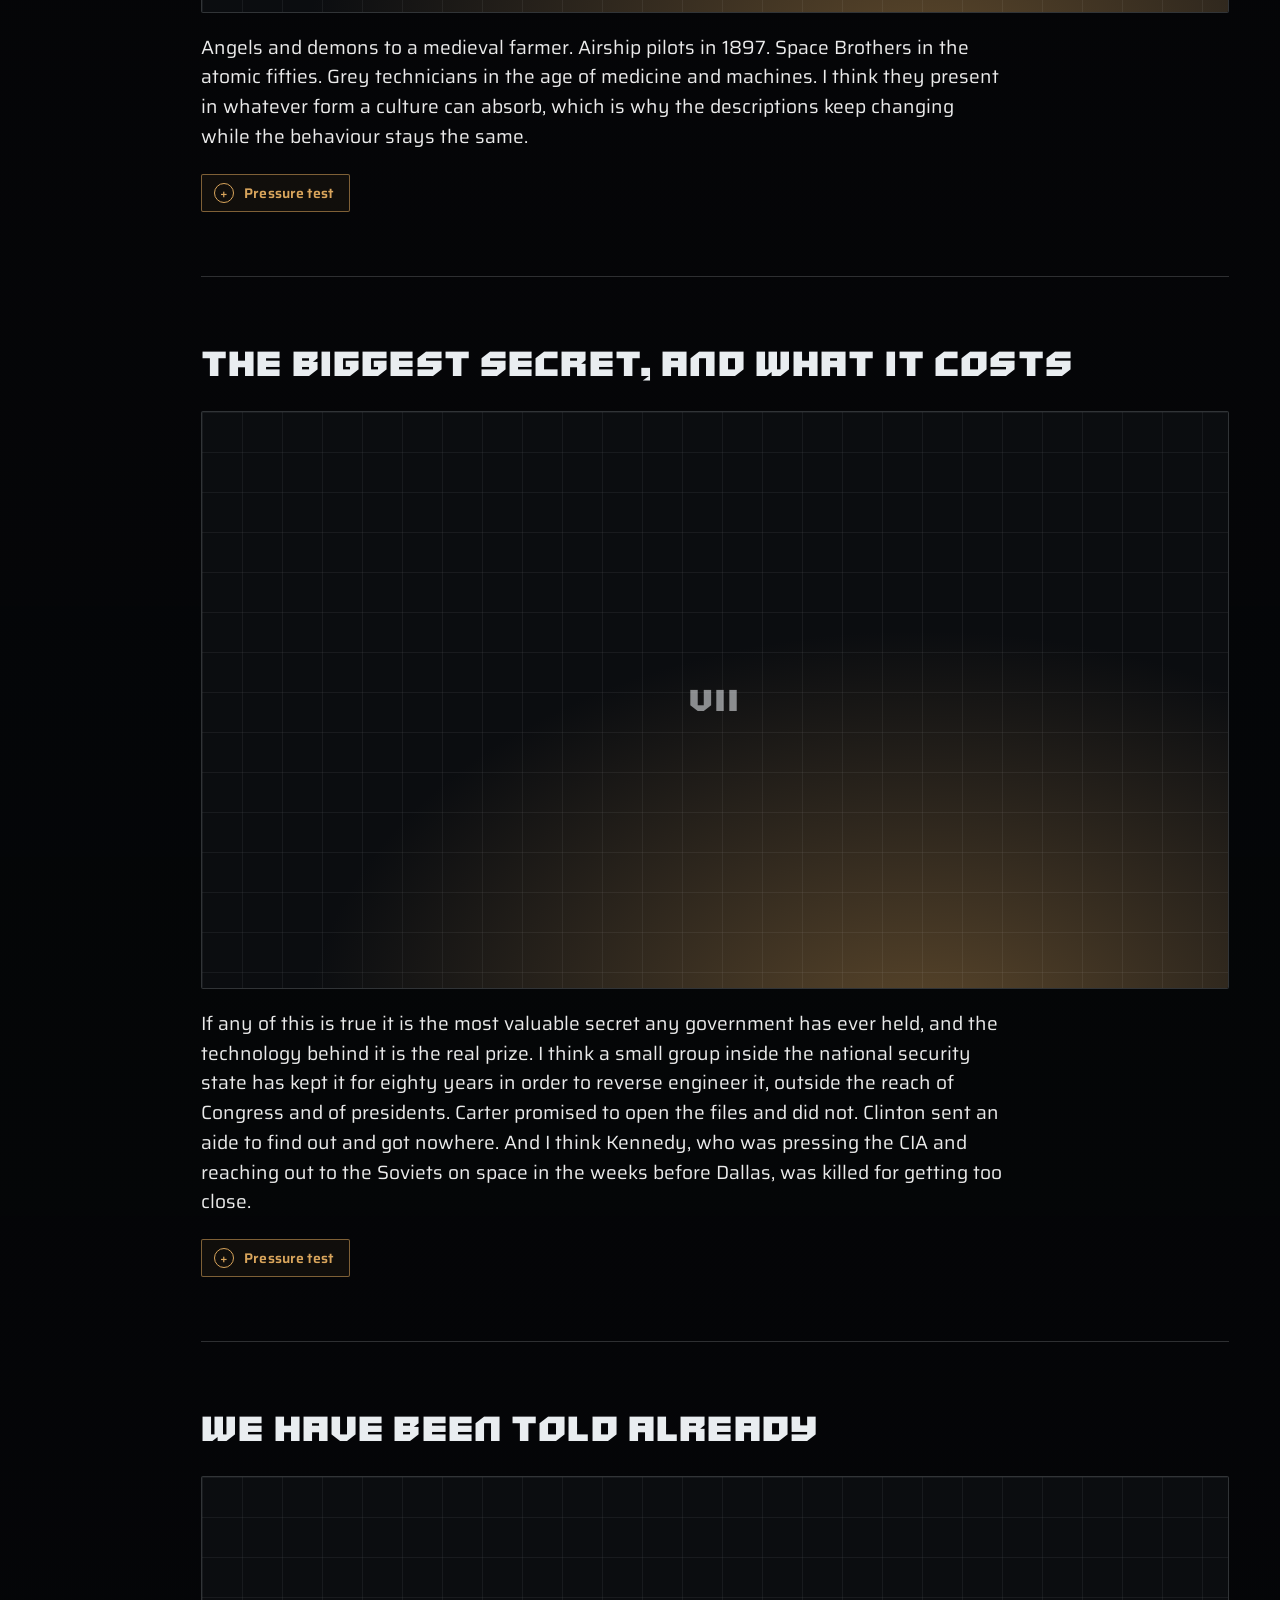
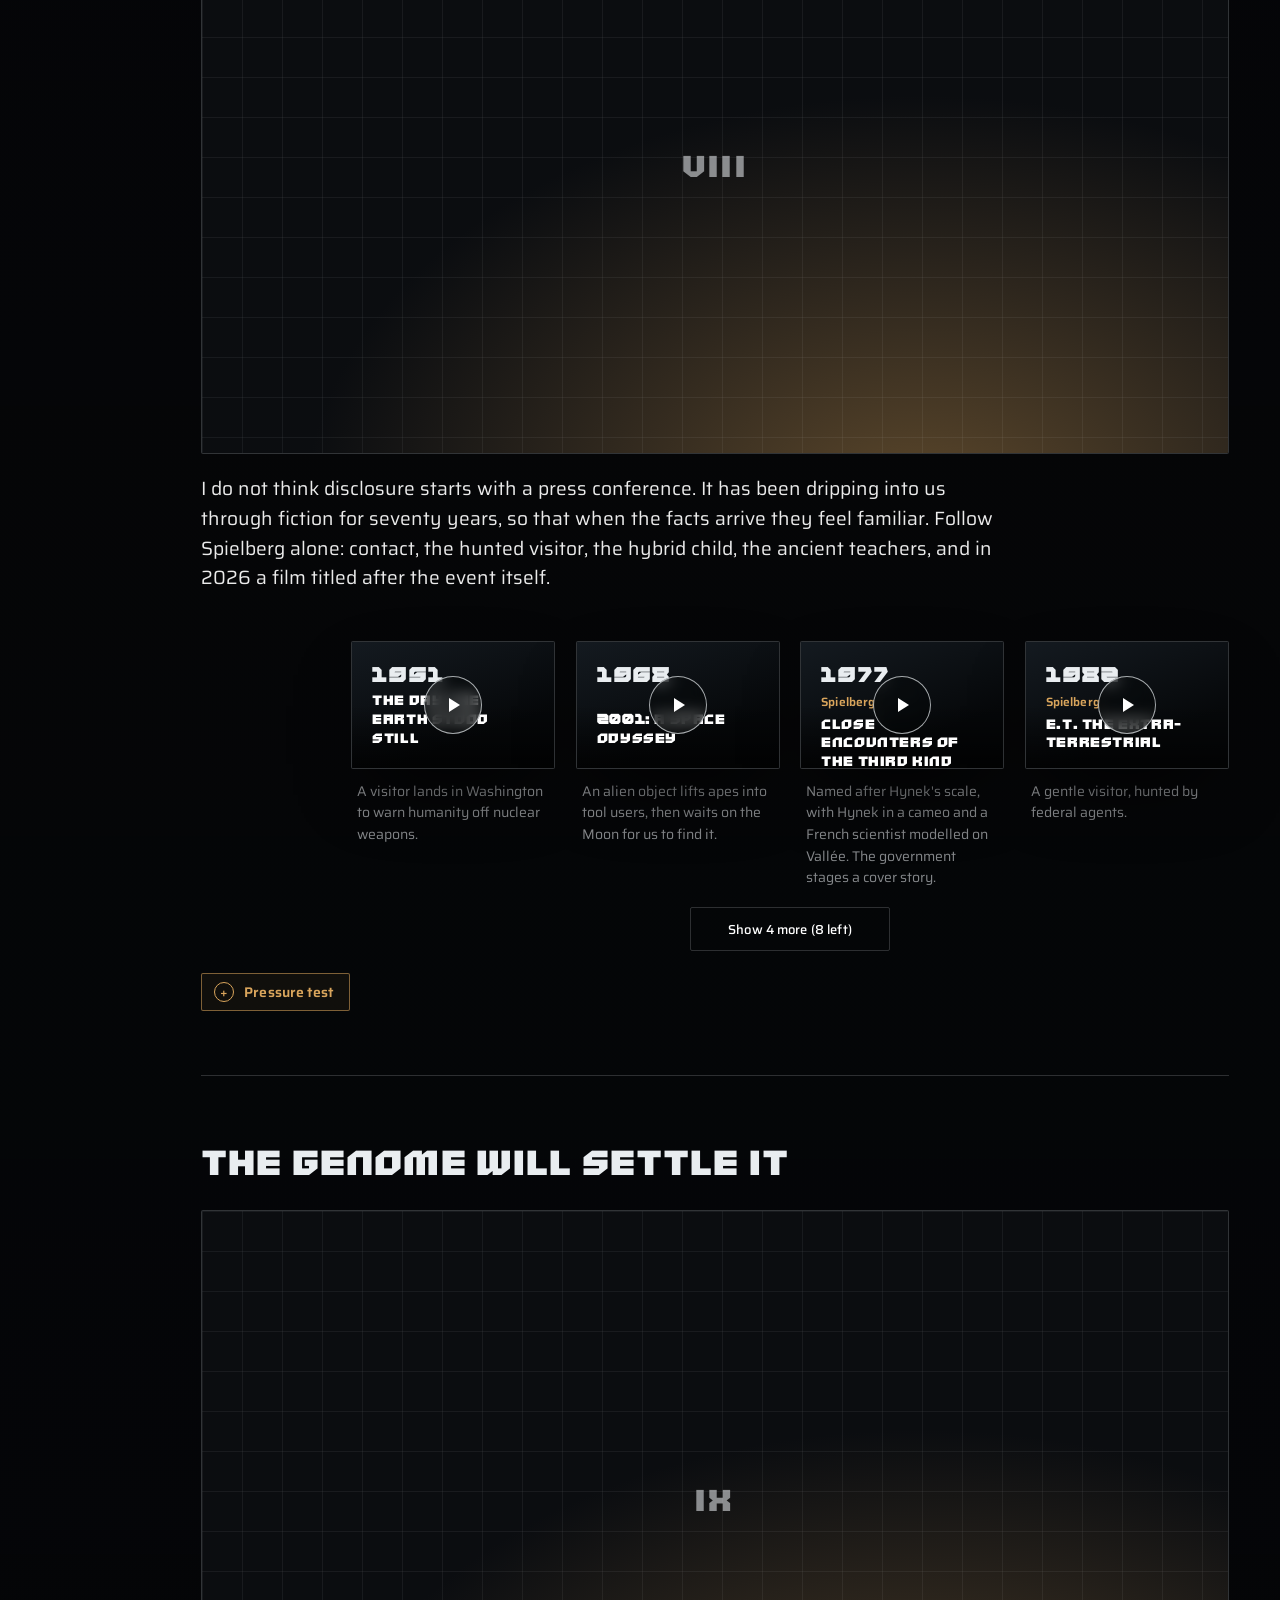
==== commit 9caa4bee: "Thesis: add an honest aside from the author Co-Authored-By: Claude Opus 5.5 <noreply@anthropic.com> " ====
--- a/index.html
+++ b/index.html
@@ -138,7 +138,8 @@
 <section class="scene" id="thesis" data-name="Thesis"><div class="bg" data-bg="thesis"></div><div class="veil"></div>
   <div class="inner"><div class="headrow"><div><h2 class="mega">The <em>thesis</em></h2></div><p class="lede">Everything above is the record. This last chapter is what I think it adds up to, with the weak points left in.</p></div>
     <div id="thesis-list"></div>
-    <p class="closing">They were here before we could write. The proof will be something <em>no agency can classify.</em></p></div>
+    <p class="closing">They were here before we could write. The proof will be something <em>no agency can classify.</em></p>
+    <p class="honest"><b>Full disclosure:</b> I don't know if I actually believe all of this, or if I just want to because it's badass. <span class="sig">Keegan</span></p></div>
 </section>
 
 <section class="scene" id="deeper" data-name="Library">
--- a/style.css
+++ b/style.css
@@ -858,3 +858,9 @@
 .ded-star{display:block;width:6px;height:6px;margin:0 auto 22px;border-radius:50%;background:#fff;box-shadow:0 0 10px 2px rgba(255,255,255,.8),0 0 40px 8px rgba(156,199,214,.35);animation:dedtw 4s ease-in-out infinite}
 @keyframes dedtw{50%{opacity:.45;transform:scale(.8)}}
 @media (prefers-reduced-motion:reduce){.ded-star{animation:none}}
+
+/* the author's honest aside after the thesis */
+.honest{max-width:640px;margin:clamp(28px,4vw,48px) auto 0;padding:18px 22px;text-align:center;font:400 italic clamp(16px,1.25vw,19px)/1.6 var(--body);color:rgba(233,237,240,.78);border-top:1px solid var(--line);border-bottom:1px solid var(--line)}
+.honest b{font-style:normal;font-weight:600;color:var(--hot)}
+.honest .sig{display:block;margin-top:10px;font:400 14px var(--title);font-style:normal;letter-spacing:.08em;color:var(--fg)}
+.honest .sig::before{content:"— "}
